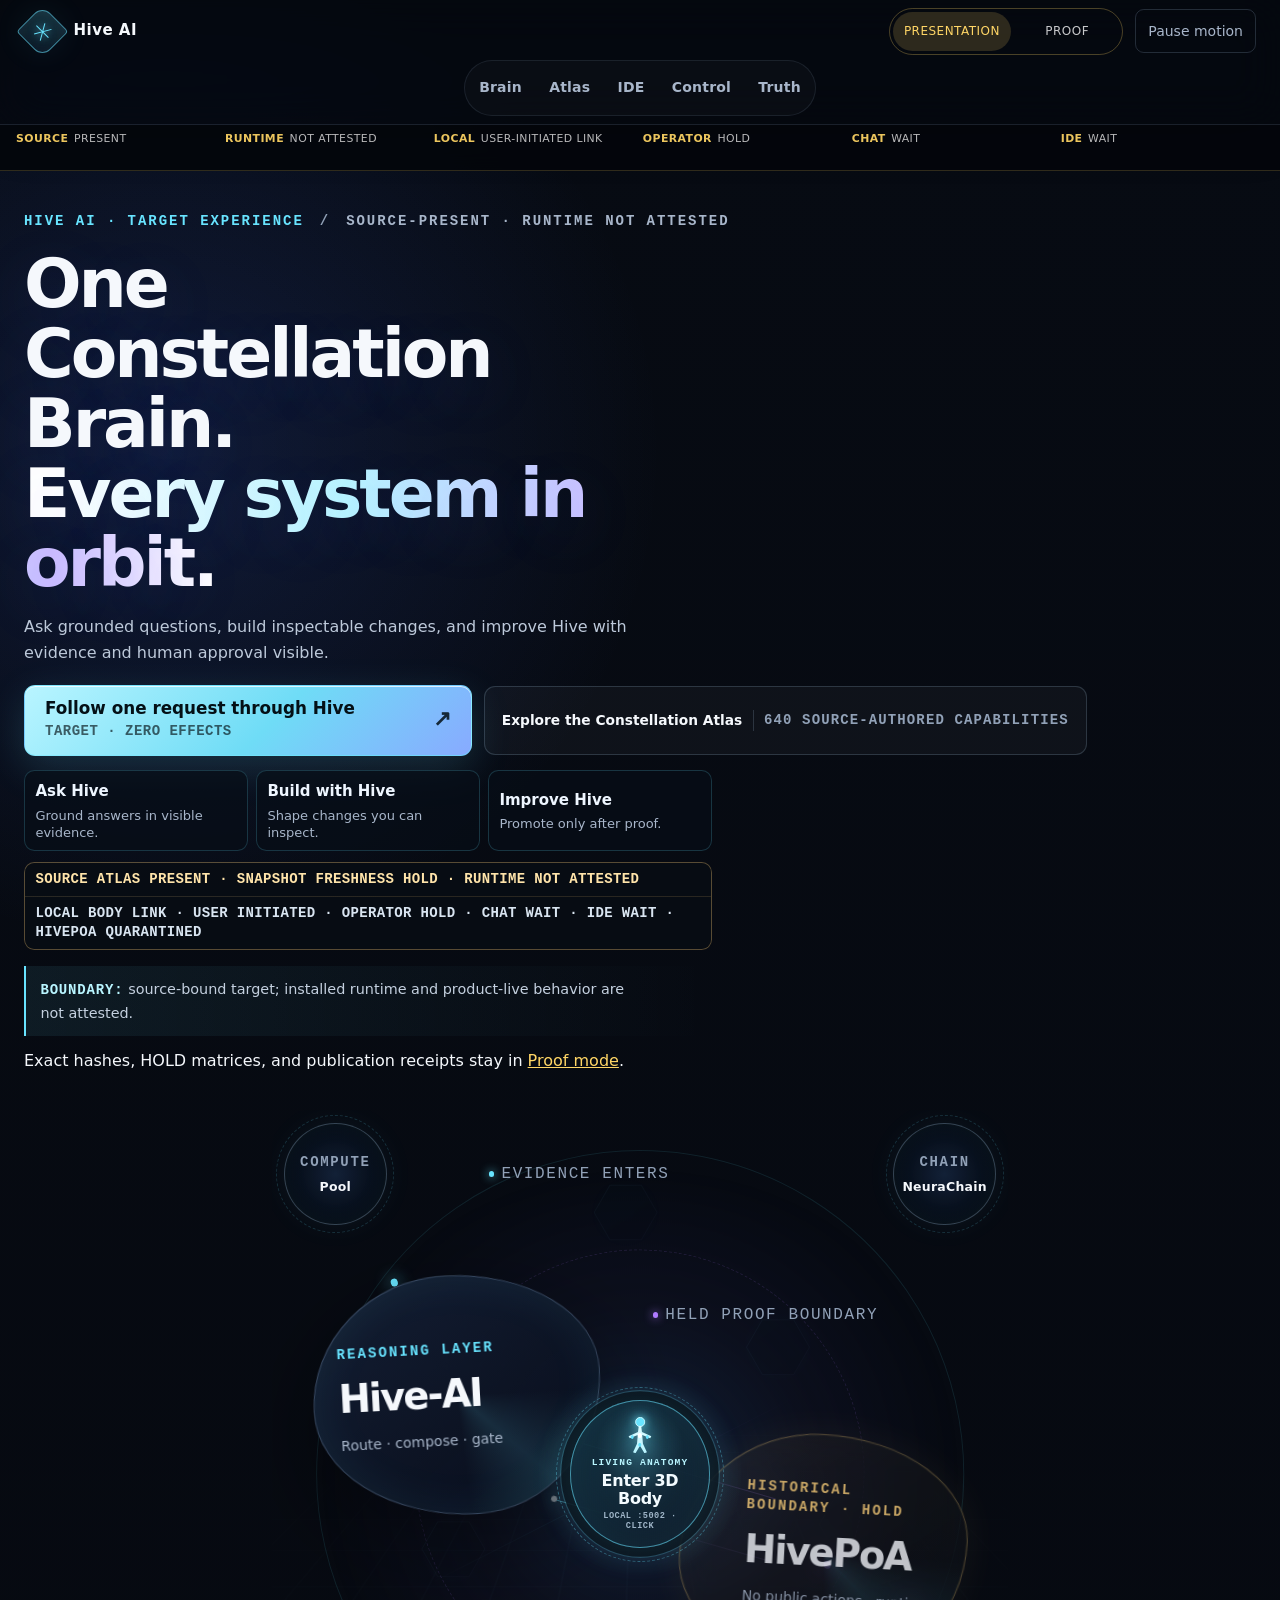
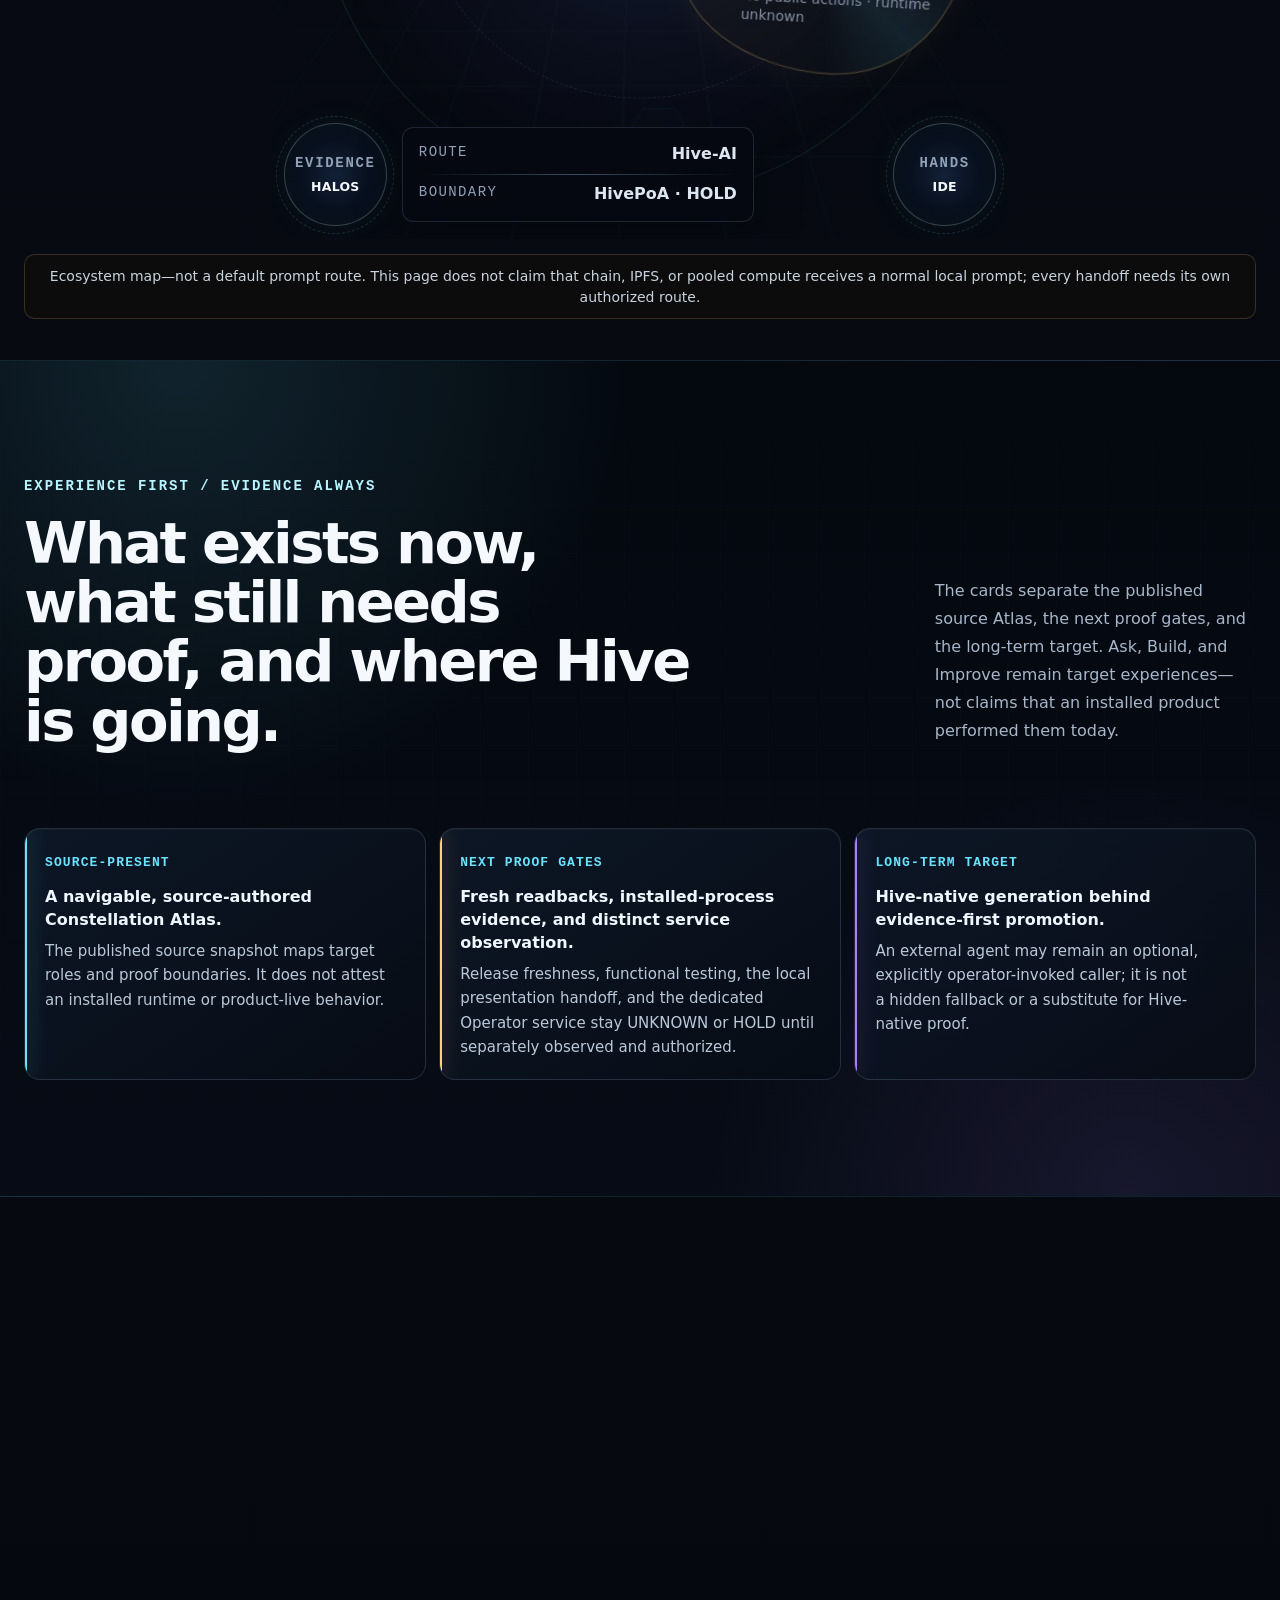
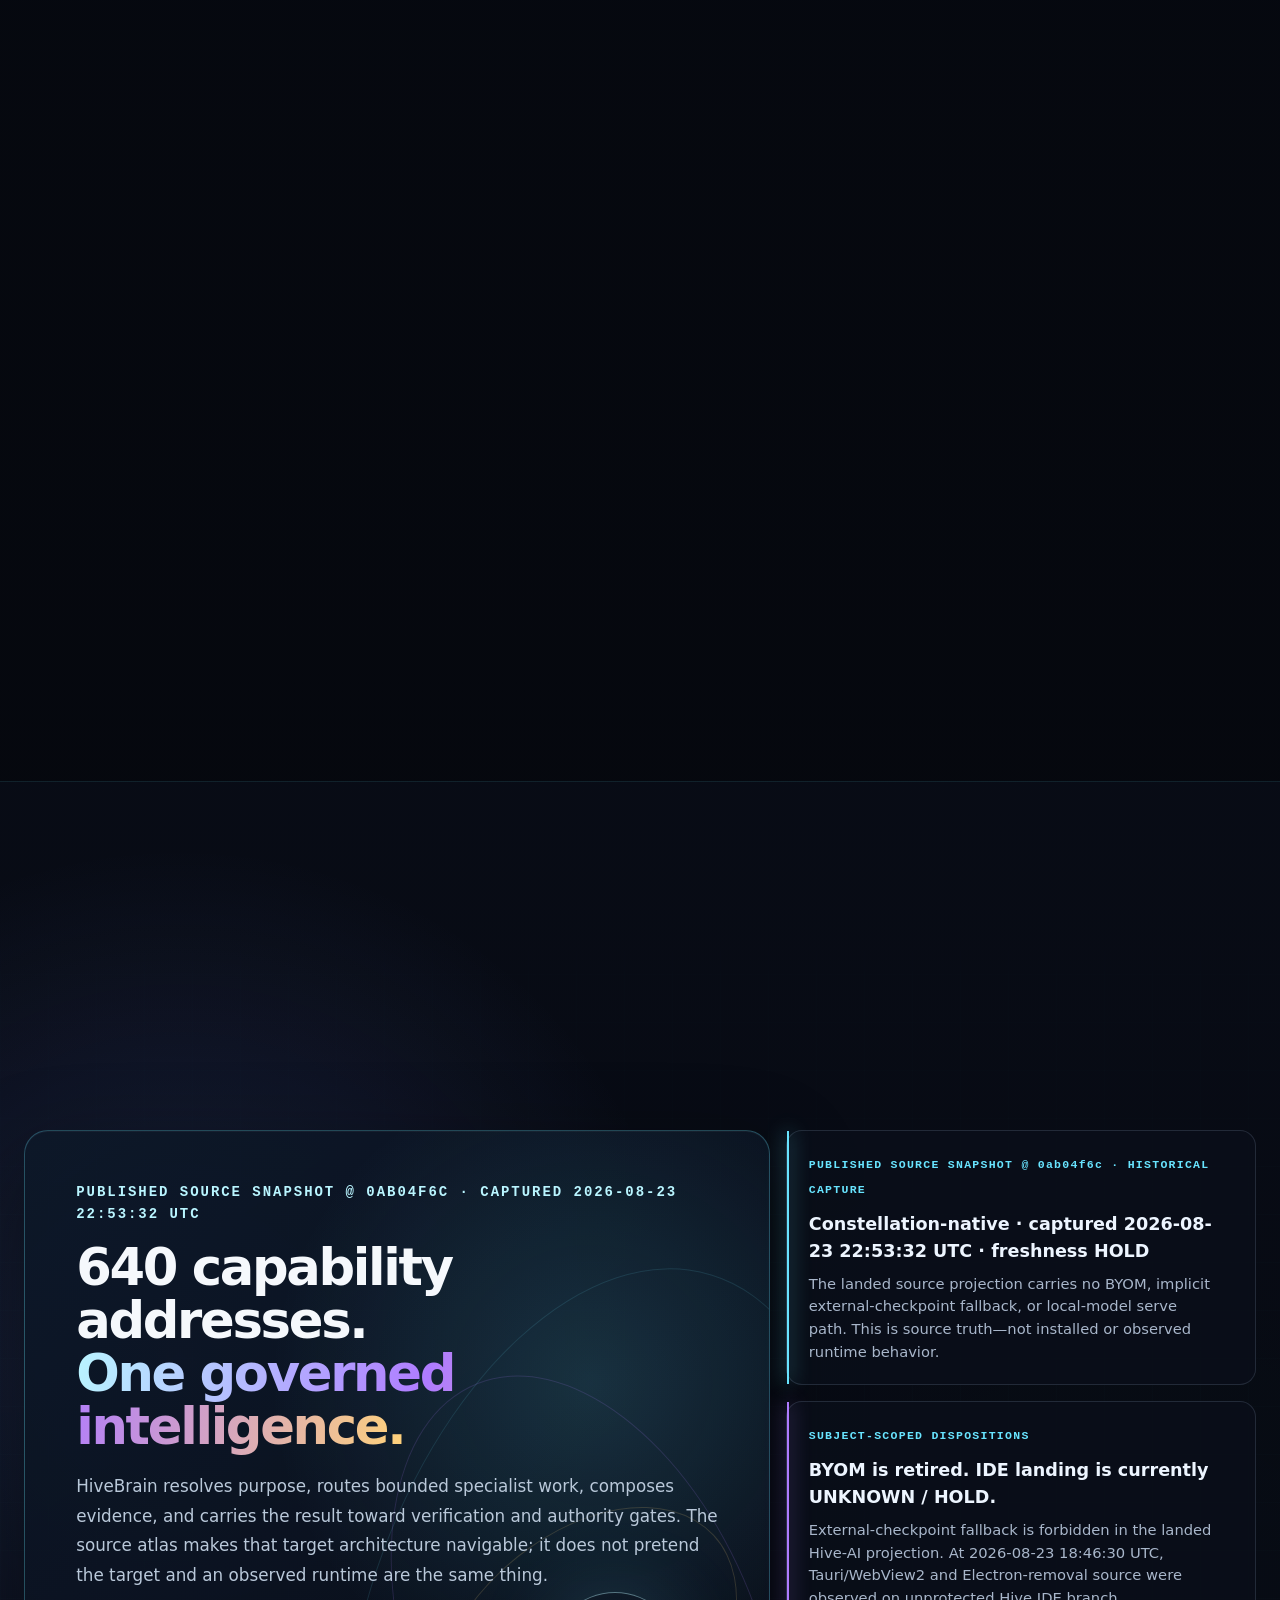
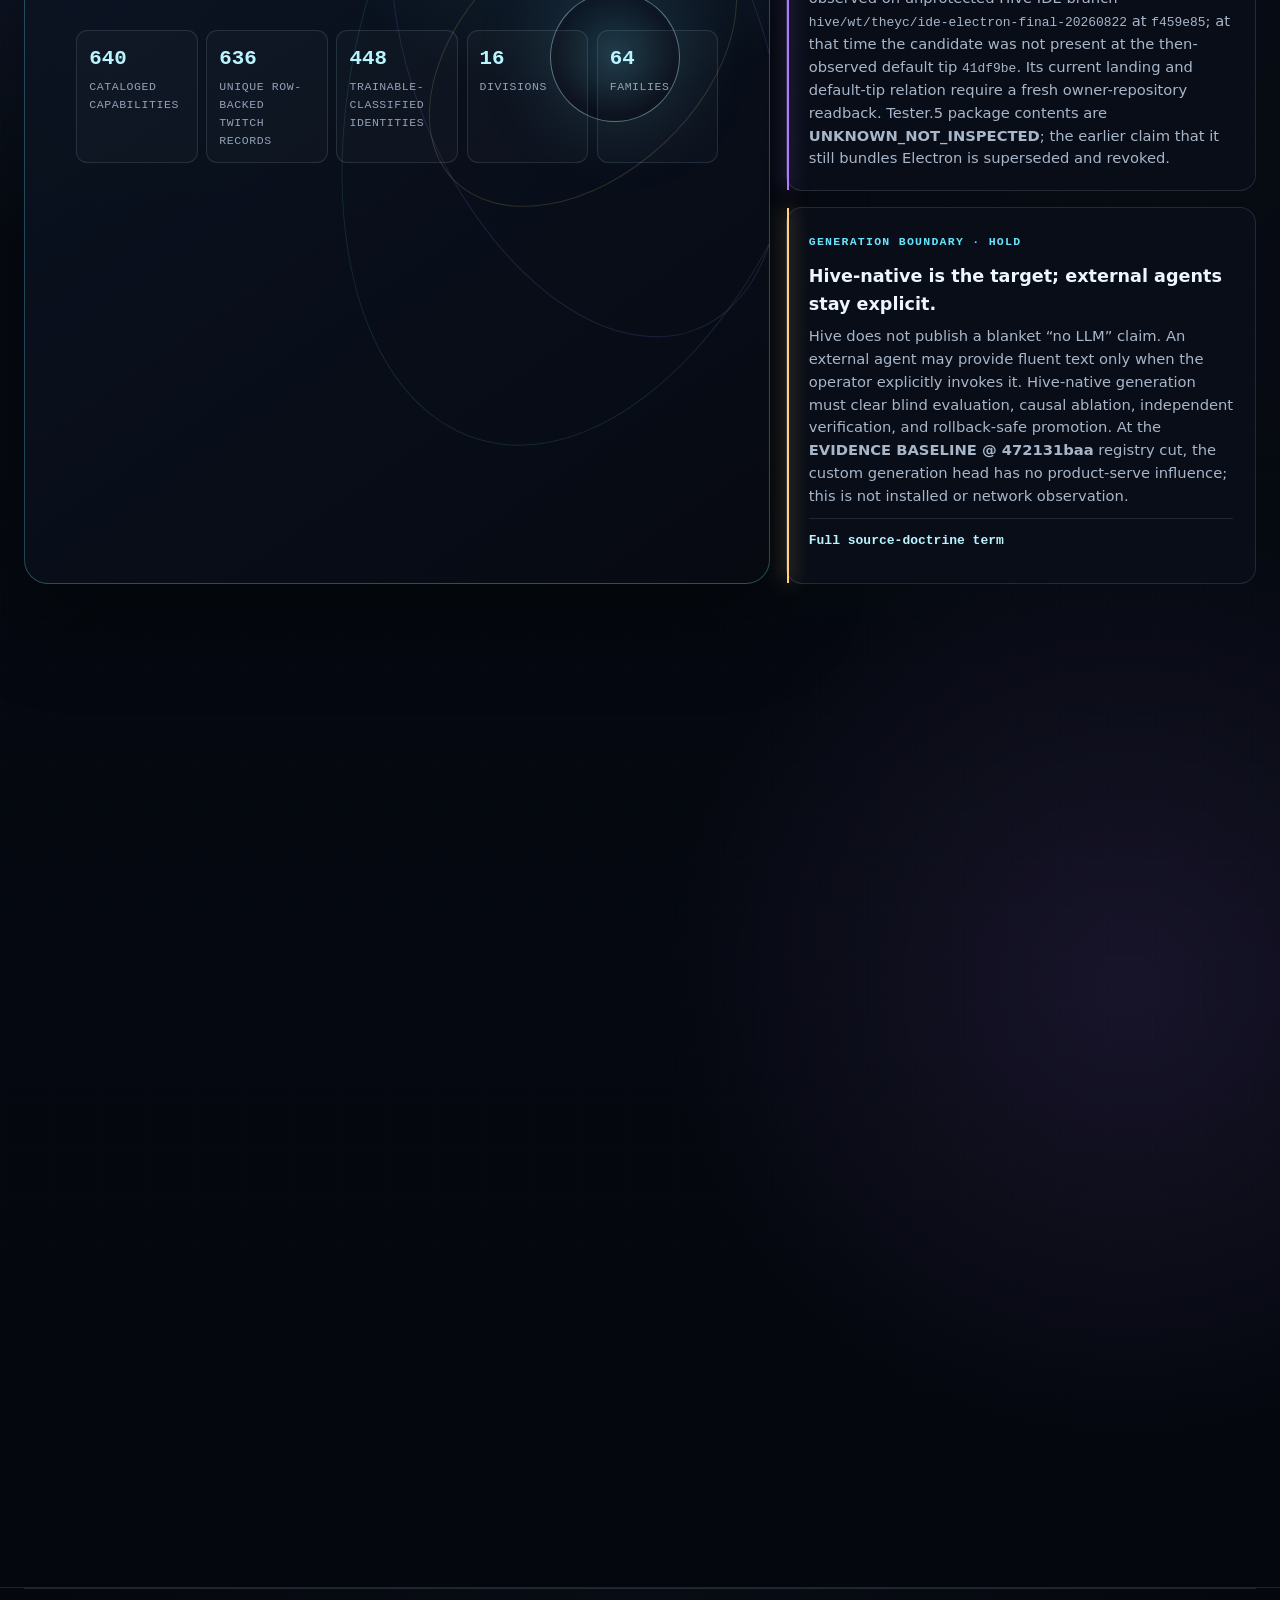
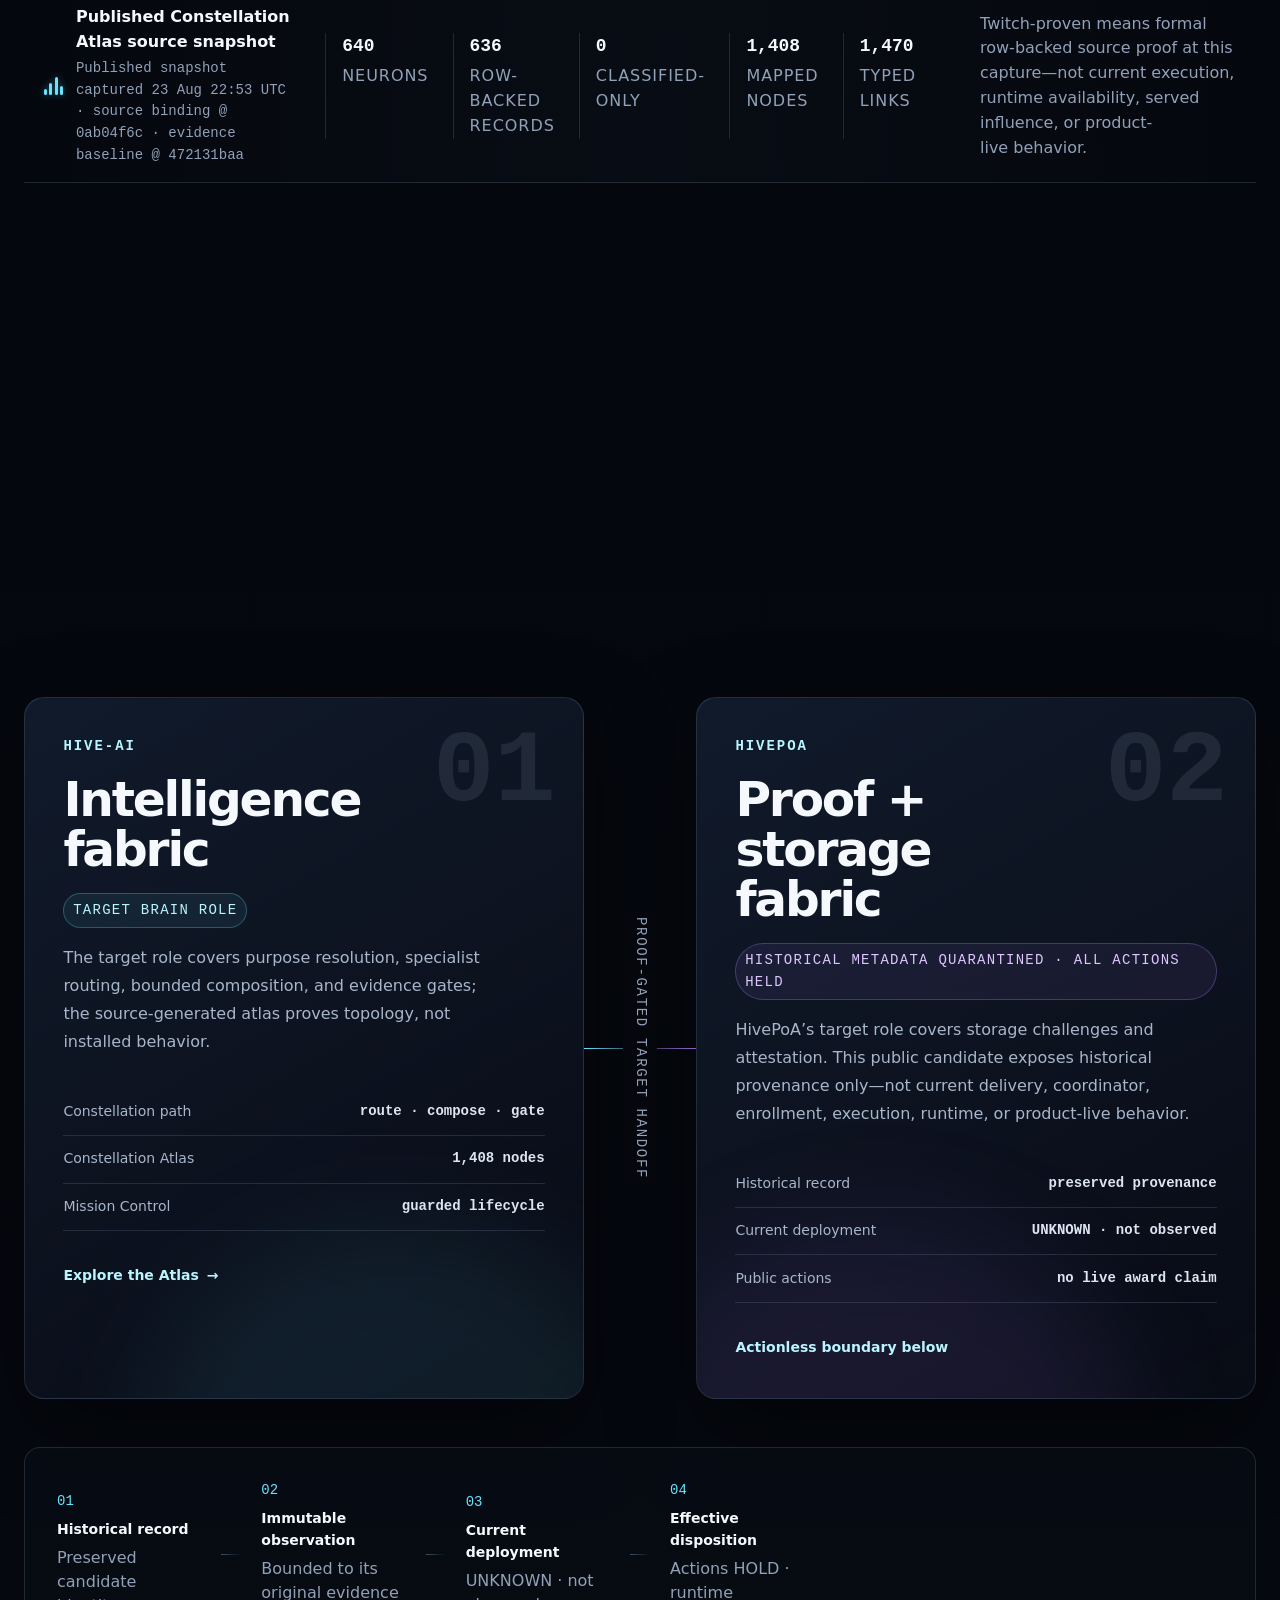
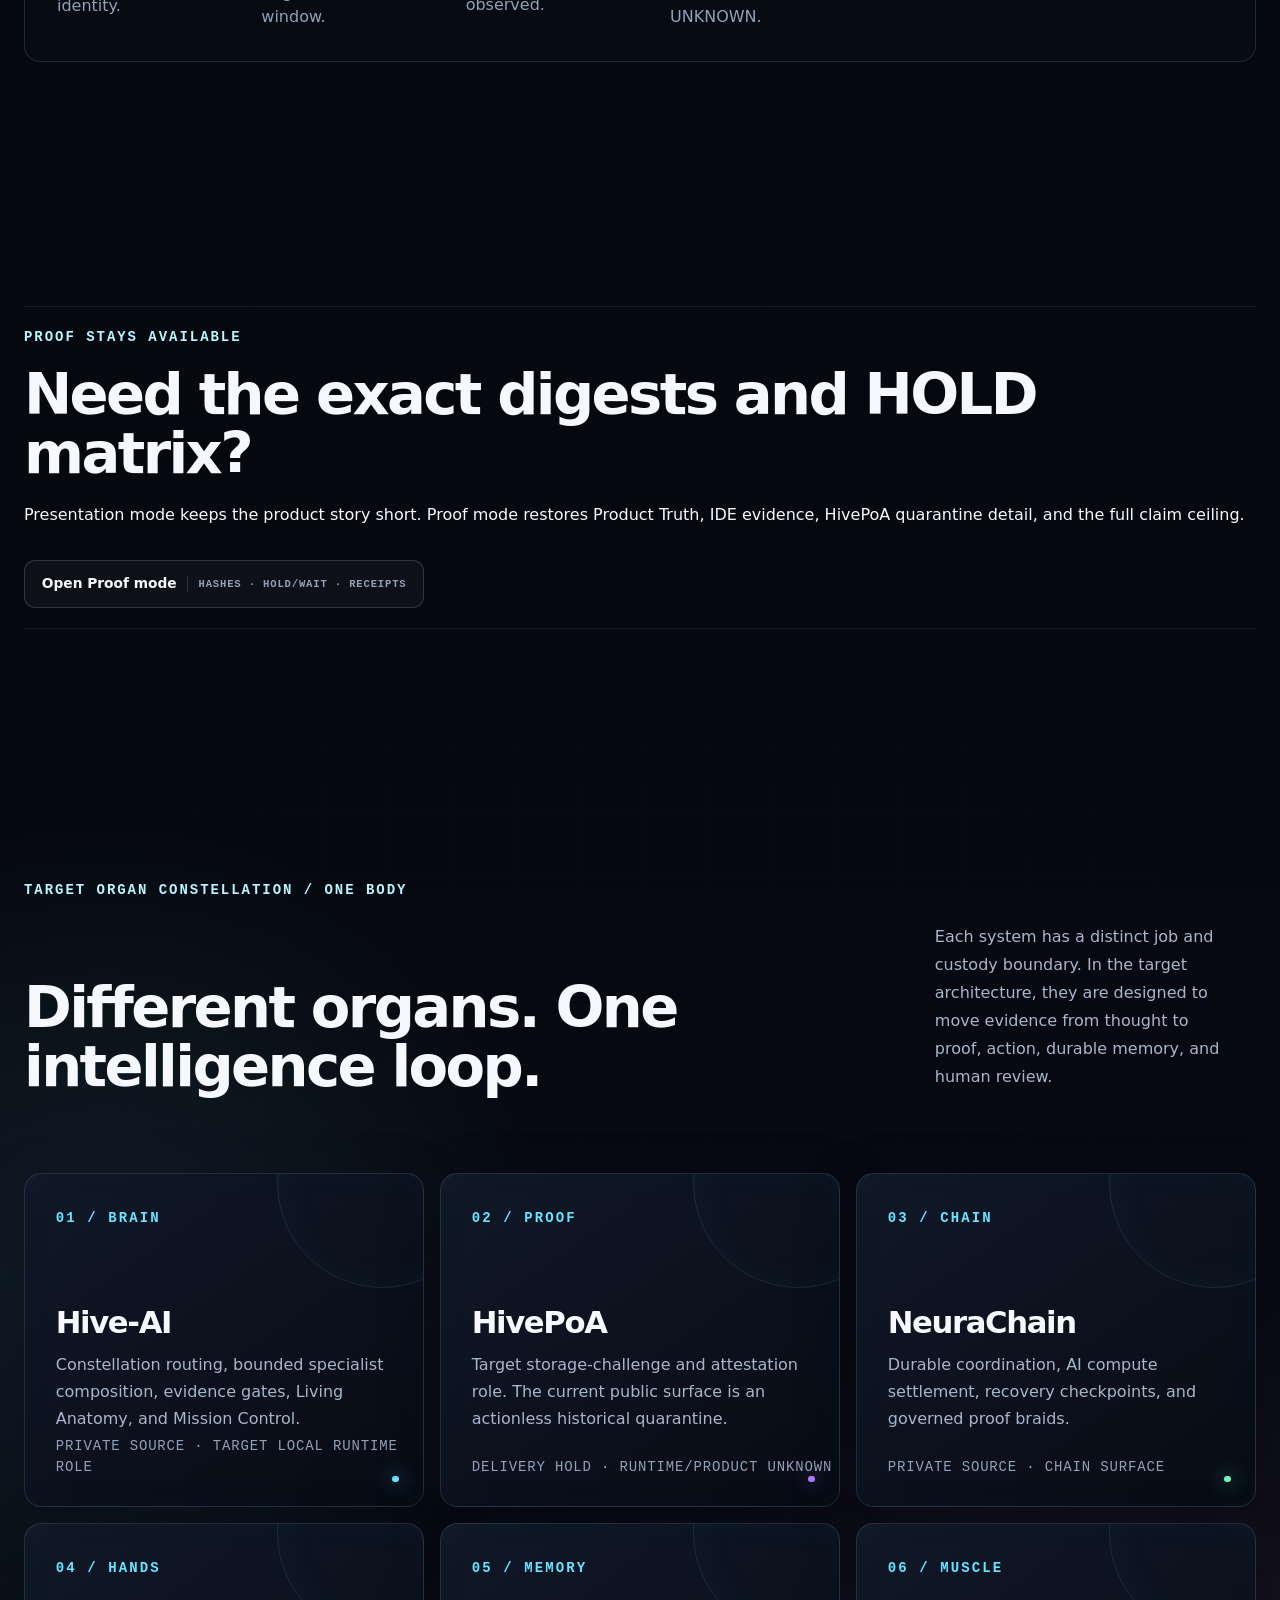
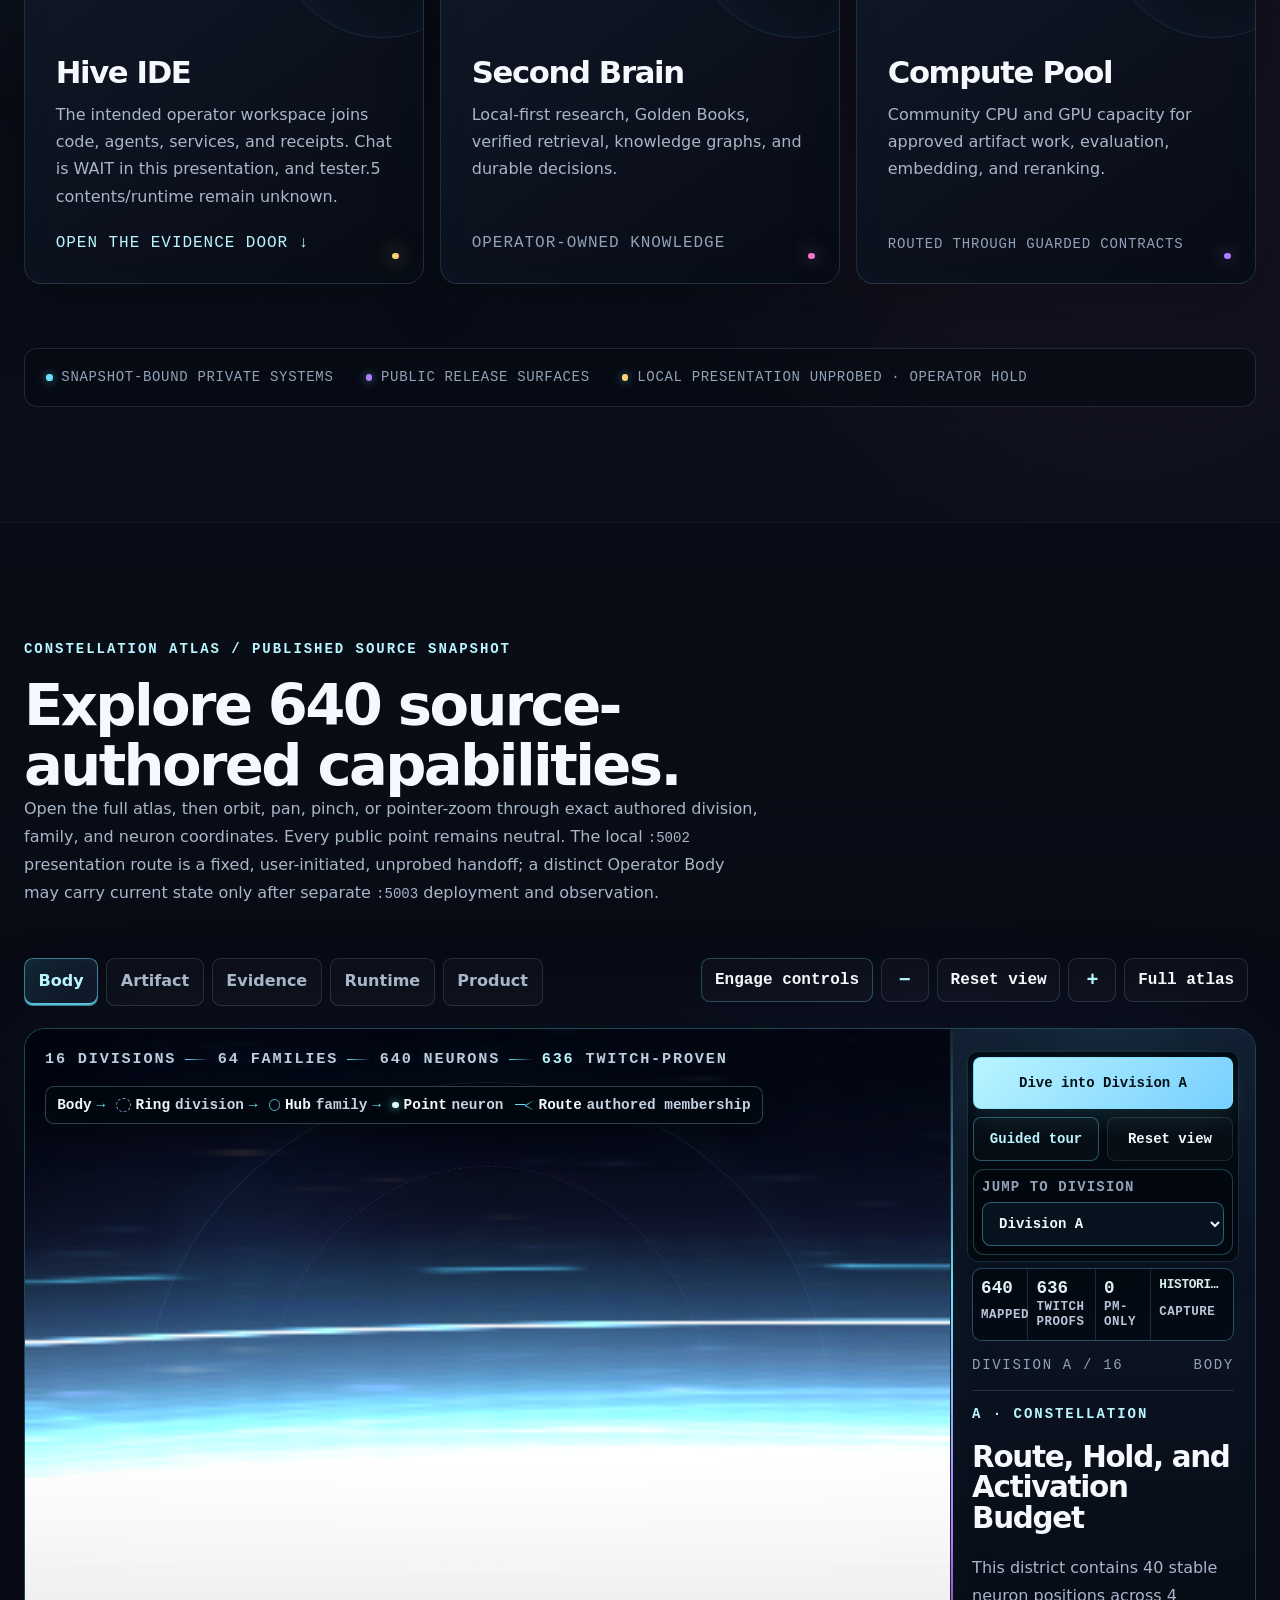
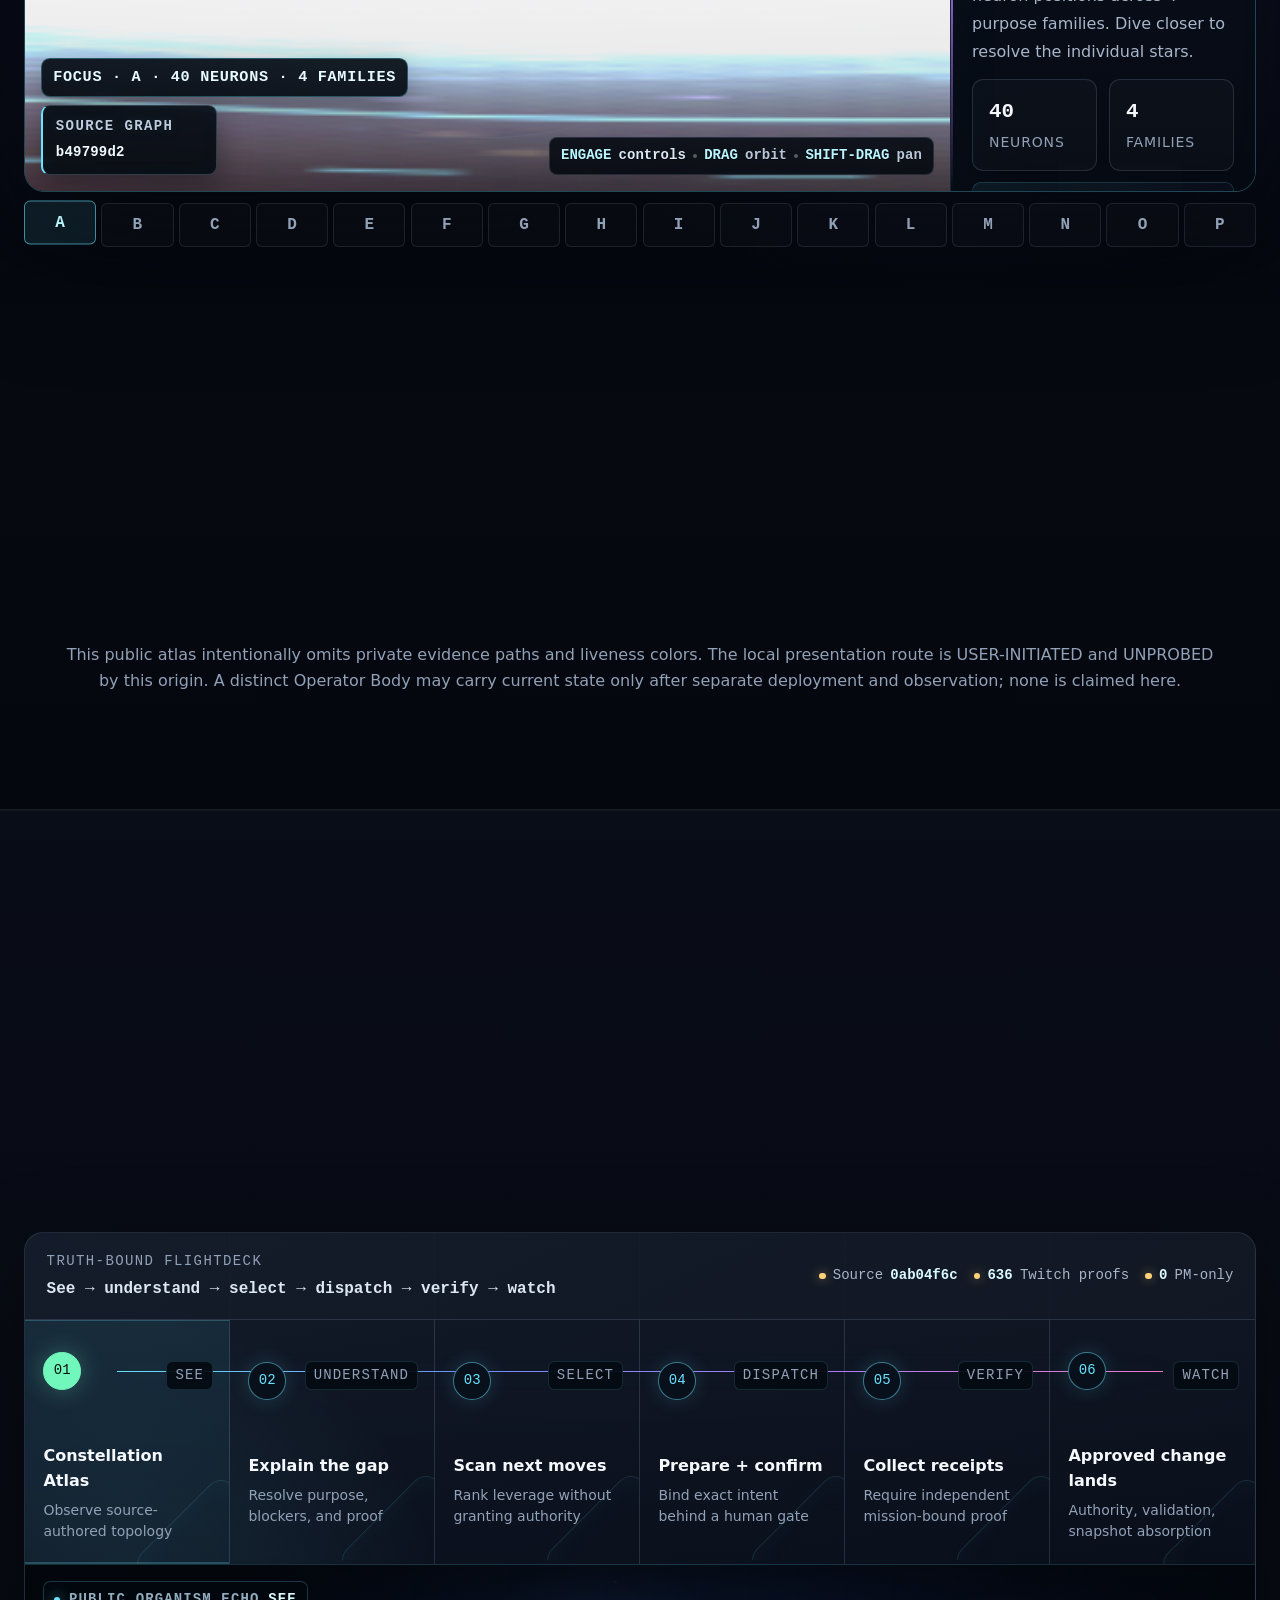
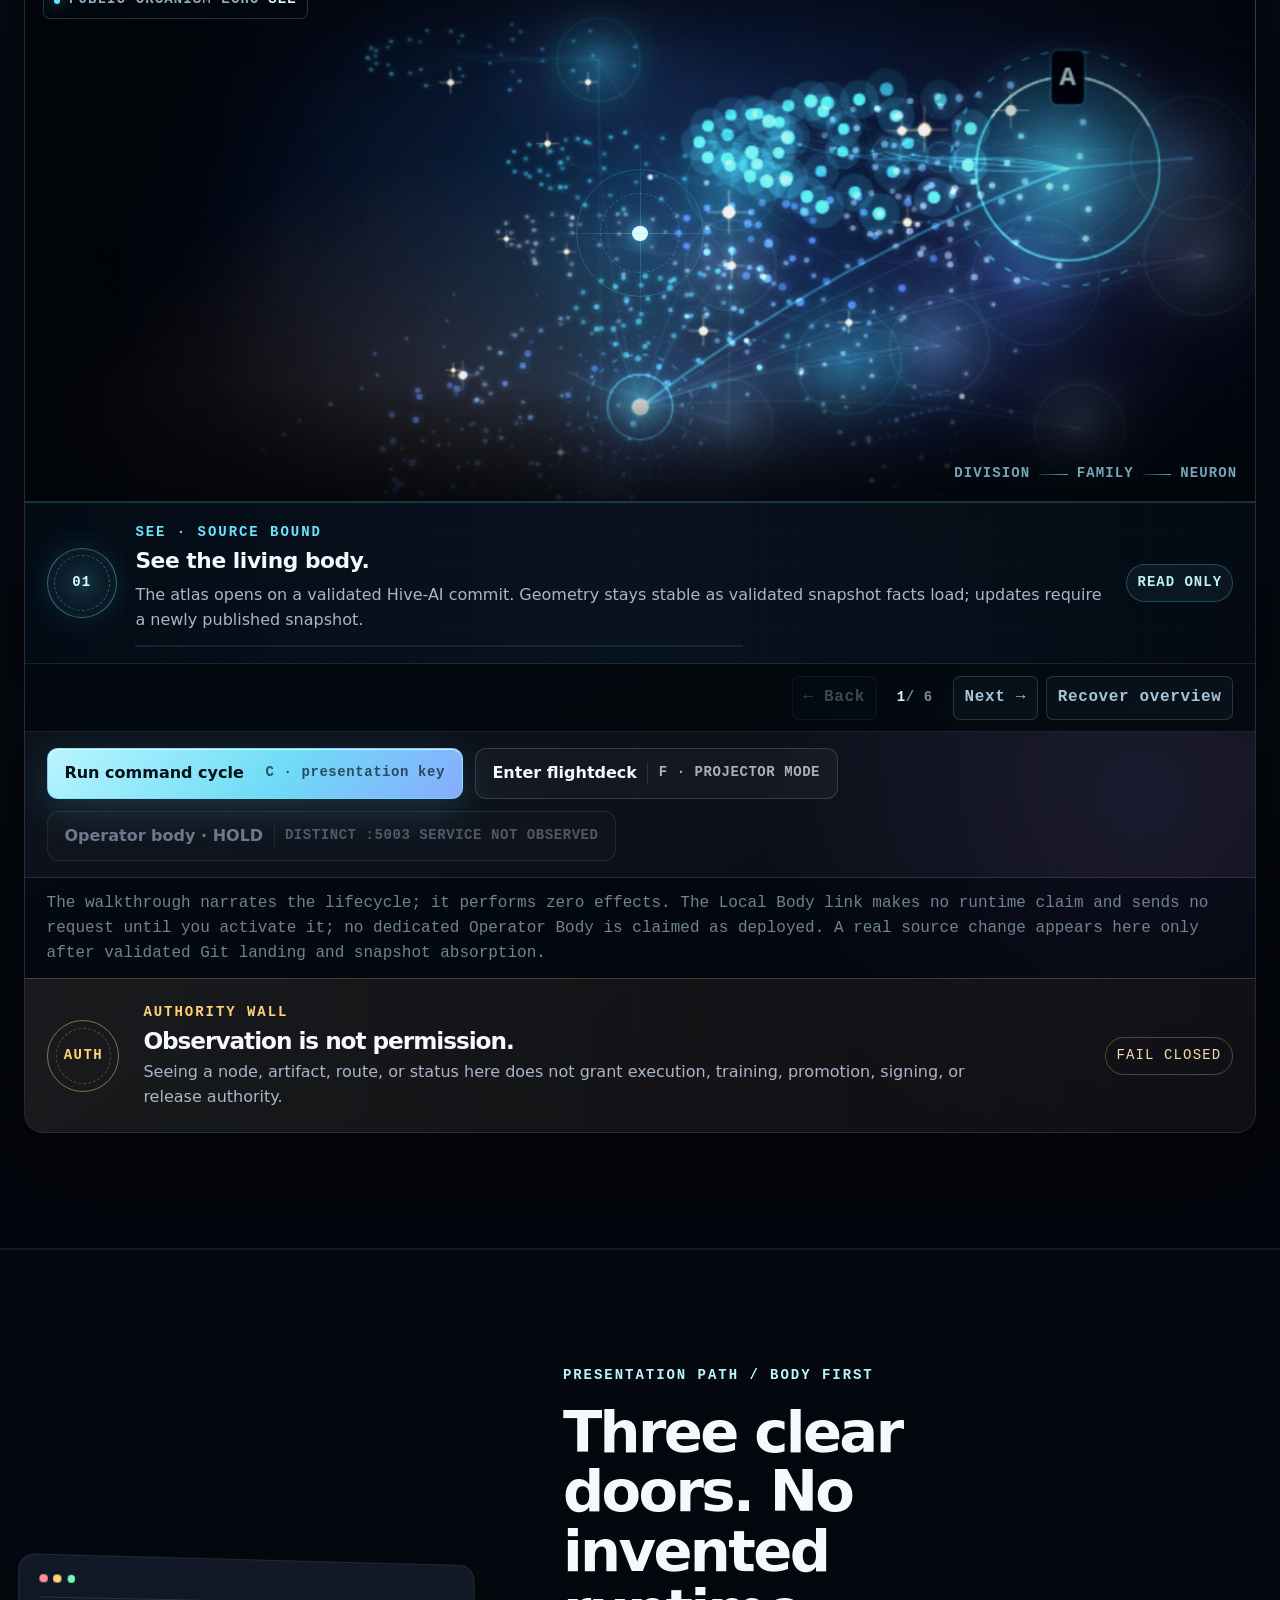
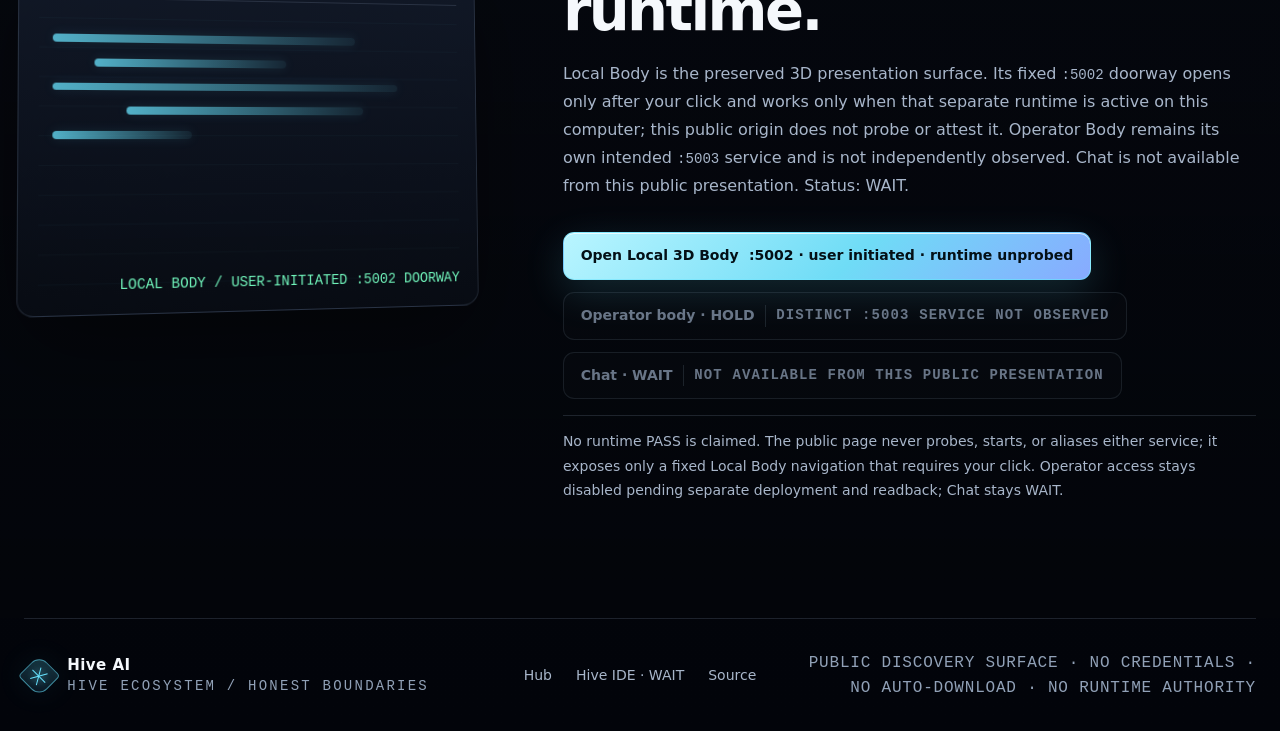
==== index.html @ 40bd5e71 "Restore first-frame Living Anatomy gateway" ====
<!doctype html>
<html lang="en">
  <head>
    <meta charset="utf-8">
    <meta name="viewport" content="width=device-width, initial-scale=1">
    <meta http-equiv="Content-Security-Policy" content="default-src 'self'; base-uri 'none'; connect-src 'self'; font-src 'self'; form-action 'none'; frame-src 'none'; img-src 'self' data:; manifest-src 'self'; media-src 'none'; object-src 'none'; script-src 'self' 'sha256-l94tK8KZPMJt+24bRg6GwPWYVibNwz/ut7jTWq7f1Lw='; style-src 'self' 'unsafe-inline'; worker-src 'none'">
    <meta name="color-scheme" content="dark">
    <meta name="theme-color" content="#05070d">
    <meta name="description" content="Explore Hive AI's source-authored Constellation Atlas, proof gates, and clearly separated source, release, runtime, and product claims.">
    <meta property="og:type" content="website">
    <meta property="og:site_name" content="Hive Ecosystem">
    <meta property="og:title" content="Hive AI — One Constellation Brain, Visible Proof">
    <meta property="og:description" content="Ask, build, and improve through a source-authored Constellation Atlas with visible proof gates and honest HOLD states.">
    <meta property="og:url" content="https://dhenz14.github.io/">
    <meta property="og:image" content="https://dhenz14.github.io/hub-assets/og.png">
    <meta property="og:image:width" content="1200">
    <meta property="og:image:height" content="630">
    <meta property="og:image:alt" content="Hive AI — one constellation brain with visible evidence paths">
    <meta name="twitter:card" content="summary_large_image">
    <meta name="twitter:title" content="Hive AI — One Constellation Brain, Visible Proof">
    <meta name="twitter:description" content="A source-authored Hive AI Constellation Atlas with proof gates and exact claim ceilings.">
    <meta name="twitter:image" content="https://dhenz14.github.io/hub-assets/og.png">
    <link rel="canonical" href="https://dhenz14.github.io/">
    <link rel="icon" href="/favicon.svg" type="image/svg+xml">
    <link rel="icon" href="/favicon.ico" sizes="any">
    <link rel="manifest" href="/site.webmanifest">
    <link rel="stylesheet" href="/hub-assets/hub.css?v=galaxy-stark-v22">
    <title>Hive AI — One Constellation Brain, Visible Proof</title>
    <script type="application/ld+json">
      {
        "@context": "https://schema.org",
        "@type": "WebSite",
        "name": "Hive AI",
        "url": "https://dhenz14.github.io/",
        "description": "A source-authored Hive AI Constellation Atlas with explicit source, release, runtime, behavior, and authority boundaries."
      }
    </script>
  </head>
  <body data-surface-mode="presentation">
    <canvas class="field-canvas" data-field-canvas aria-hidden="true"></canvas>
    <div class="ambient ambient-a" aria-hidden="true"></div>
    <div class="ambient ambient-b" aria-hidden="true"></div>
    <a class="skip-link" href="#main">Skip to main content</a>

    <header class="topbar" data-topbar>
      <a class="brand-lockup" href="/" aria-label="Hive AI home">
        <span class="brand-mark" aria-hidden="true"><i></i><i></i><i></i></span>
        <span class="brand-copy">
          <strong>Hive AI</strong>
          <small>Hive Ecosystem / source atlas</small>
        </span>
      </a>
      <nav class="primary-nav" aria-label="Main navigation">
        <a href="#architecture">Brain</a>
        <a href="#galaxy">Atlas</a>
        <a href="#ide-download" aria-label="Hive IDE integration status">IDE</a>
        <a href="#mission" aria-label="Mission Control">Control</a>
        <a href="#product-truth" aria-label="Product Truth Manifest">Truth</a>
      </nav>
      <div class="topbar-tools">
        <div class="surface-mode" role="group" aria-label="Surface mode">
          <button type="button" data-surface-mode-button="presentation" aria-pressed="true">Presentation</button>
          <button type="button" data-surface-mode-button="proof" aria-pressed="false">Proof</button>
        </div>
        <a class="source-badge" href="#product-truth" title="JavaScript verifies the exact published source snapshot before showing freshness. Open the Product Truth Manifest.">
          <span class="pulse-dot" aria-hidden="true"></span>
          Snapshot pending
        </a>
        <button class="motion-toggle" type="button" data-motion-toggle aria-pressed="false" aria-disabled="true" disabled>
          Motion control pending
        </button>
      </div>
    </header>

    <div class="system-state-strip" aria-label="Public system state">
      <span><b>SOURCE</b> PRESENT</span>
      <span><b>RUNTIME</b> NOT ATTESTED</span>
      <span><b>LOCAL</b> USER-INITIATED LINK</span>
      <span><b>OPERATOR</b> HOLD</span>
      <span><b>CHAT</b> WAIT</span>
      <span><b>IDE</b> WAIT</span>
    </div>

    <main id="main">
      <section class="hero section-shell" id="overview" aria-labelledby="hero-title">
        <div class="hero-copy" data-reveal>
          <p class="eyebrow"><span>Hive AI · TARGET EXPERIENCE</span><span>Source-present · runtime not attested</span></p>
          <h1 id="hero-title">One Constellation Brain.<br><span>Every system in orbit.</span></h1>
          <p class="hero-lede">
            Ask grounded questions, build inspectable changes, and improve Hive with evidence and human approval visible.
          </p>
          <div class="hero-actions hero-primary-action" aria-label="Primary action">
            <a class="button button-primary hero-enter" href="#pipeline" aria-label="Follow one target request through Hive; zero effects">
              <span class="hero-enter-copy"><strong>Follow one request through Hive</strong><small>TARGET · ZERO EFFECTS</small></span>
              <span class="hero-enter-arrow" aria-hidden="true">↗</span>
            </a>
            <a class="button button-quiet" data-hero-atlas-cta href="#galaxy"><span>Explore the Constellation Atlas</span><small>640 source-authored capabilities</small></a>
          </div>
          <div class="hero-outcomes" aria-label="Hive target experiences">
            <span><b>Ask Hive</b><small>Ground answers in visible evidence.</small></span>
            <span><b>Build with Hive</b><small>Shape changes you can inspect.</small></span>
            <span><b>Improve Hive</b><small>Promote only after proof.</small></span>
          </div>
          <div class="hero-status-rail" aria-label="Current public evidence boundaries">
            <span>SOURCE ATLAS PRESENT · SNAPSHOT FRESHNESS HOLD · RUNTIME NOT ATTESTED</span>
            <span>LOCAL BODY LINK · USER INITIATED · OPERATOR HOLD · CHAT WAIT · IDE WAIT · HIVEPOA QUARANTINED</span>
          </div>
          <p class="hero-doctrine"><strong>BOUNDARY:</strong> source-bound target; installed runtime and product-live behavior are not attested.</p>
          <p class="hero-mode-hint" data-presentation-only>
            Exact hashes, HOLD matrices, and publication receipts stay in
            <button type="button" class="text-button" data-surface-mode-button="proof">Proof mode</button>.
          </p>
        </div>

        <div class="hero-system" data-motion-scene data-hero-organism-preview aria-label="Target organism map: Hive-AI reasoning with a held historical HivePoA proof boundary">
          <div class="stage-grid" aria-hidden="true"></div>
          <div class="stage-lattice" aria-hidden="true"><i></i><i></i><i></i><i></i><i></i><i></i><i></i></div>
          <div class="orbit orbit-one" aria-hidden="true"></div>
          <div class="orbit orbit-two" aria-hidden="true"></div>
          <div class="system-core core-ai">
            <span class="core-kicker">Reasoning layer</span>
            <strong>Hive-AI</strong>
            <span>Route · compose · gate</span>
          </div>
          <div class="system-core core-poa core-held">
            <span class="core-kicker">Historical boundary · HOLD</span>
            <strong>HivePoA</strong>
            <span>No public actions · runtime unknown</span>
          </div>
          <div class="satellite-core satellite-neura"><span>Chain</span><strong>NeuraChain</strong></div>
          <div class="satellite-core satellite-ide"><span>Hands</span><strong>IDE</strong></div>
          <div class="satellite-core satellite-memory"><span>Evidence</span><strong>HALOS</strong></div>
          <div class="satellite-core satellite-pool"><span>Compute</span><strong>Pool</strong></div>
          <div class="bridge bridge-a" aria-hidden="true"><span></span></div>
          <div class="bridge bridge-b" aria-hidden="true"><span></span></div>
          <a class="hero-body-gate local-body-link" data-local-context-link data-local-presentation="1" href="http://127.0.0.1:5002/constellation/body?presentation=1" target="hive-local-body" rel="noopener noreferrer" aria-label="Enter the Local 3D Body on this computer" title="Open the preserved Living Anatomy on this computer">
            <span class="hero-body-glyph" aria-hidden="true"><i></i></span>
            <span class="hero-body-gate-kicker">Living Anatomy</span>
            <strong>Enter 3D Body</strong>
            <small>LOCAL :5002 · CLICK</small>
          </a>
          <div class="stage-label stage-label-a"><span></span>Evidence enters</div>
          <div class="stage-label stage-label-b"><span></span>Held proof boundary</div>
          <div class="stage-readout">
            <span>Route</span>
            <strong>Hive-AI</strong>
            <i aria-hidden="true"></i>
            <span>Boundary</span>
            <strong>HivePoA · HOLD</strong>
          </div>
        </div>

        <p class="hero-system-boundary">Ecosystem map—not a default prompt route. This page does not claim that chain, IPFS, or pooled compute receives a normal local prompt; every handoff needs its own authorized route.</p>

      </section>

      <section class="semantic-roadmap section-pad" id="roadmap" aria-labelledby="roadmap-title">
        <div class="section-shell">
          <header class="section-heading roadmap-heading" data-reveal>
            <div>
              <p class="eyebrow">Experience first / evidence always</p>
              <h2 id="roadmap-title">What exists now, what still needs proof, and where Hive is going.</h2>
            </div>
            <p>The cards separate the published source Atlas, the next proof gates, and the long-term target. Ask, Build, and Improve remain target experiences—not claims that an installed product performed them today.</p>
          </header>

          <div class="roadmap-rail" aria-label="Hive source and proof roadmap">
            <article data-state="source" data-reveal><span>SOURCE-PRESENT</span><strong>A navigable, source-authored Constellation Atlas.</strong><p>The published source snapshot maps target roles and proof boundaries. It does not attest an installed runtime or product-live behavior.</p></article>
            <article data-state="gates" data-reveal><span>NEXT PROOF GATES</span><strong>Fresh readbacks, installed-process evidence, and distinct service observation.</strong><p>Release freshness, functional testing, the local presentation handoff, and the dedicated Operator service stay UNKNOWN or HOLD until separately observed and authorized.</p></article>
            <article data-state="target" data-reveal><span>LONG-TERM TARGET</span><strong>Hive-native generation behind evidence-first promotion.</strong><p>An external agent may remain an optional, explicitly operator-invoked caller; it is not a hidden fallback or a substitute for Hive-native proof.</p></article>
          </div>
        </div>
      </section>

      <section class="pipeline section-shell section-pad" id="pipeline" aria-labelledby="pipeline-title">
        <header class="section-heading compact" data-reveal>
          <p class="eyebrow">Target doctrine / accountable flight path</p>
          <h2 id="pipeline-title">One request. Seven bounded decisions.</h2>
          <p>This is the target architecture contract—not a claim that an installed runtime executed it now. Any absent evidence, route, or authority becomes a HOLD.</p>
        </header>
        <ol class="pipeline-rail" data-reveal>
          <li><span>01</span><strong>Intent</strong><small>Resolve purpose</small></li>
          <li><span>02</span><strong>Route</strong><small>Select bounded specialists</small></li>
          <li><span>03</span><strong>Halo</strong><small>Check admission contract</small></li>
          <li><span>04</span><strong>Trust</strong><small>Validate provenance</small></li>
          <li><span>05</span><strong>Compose</strong><small>Join supported work</small></li>
          <li><span>06</span><strong>Gate</strong><small>Bind proof + authority</small></li>
          <li><span>07</span><strong>Witness</strong><small>Record outcome or HOLD</small></li>
        </ol>
        <div class="pipeline-note" data-motion-scene data-reveal>
          <span class="pipeline-wave" aria-hidden="true"><i></i><i></i><i></i><i></i><i></i></span>
          <p><strong>The hub shows the target flight plan.</strong> A halo with zero admitted evidence cannot pretend it retrieved anything. The local body exposes what actually routed, what held, and which proof or authority was absent when its separate runtime is running.</p>
          <div class="pipeline-actions">
            <a class="button button-quiet local-body-link" data-local-context-link data-local-presentation="1" href="http://127.0.0.1:5002/constellation/body?presentation=1" target="hive-local-body" rel="noopener noreferrer"><span>Open Local Body</span><small>:5002 · user initiated · unprobed here</small></a>
            <span class="is-disabled" aria-disabled="true">Operator body HOLD · distinct :5003 service not observed</span>
          </div>
        </div>
      </section>

      <section class="architecture section-pad" id="architecture" aria-labelledby="architecture-title" data-current-legacy-boundary>
        <div class="section-shell">
          <header class="section-heading architecture-heading" data-reveal>
            <div>
              <p class="eyebrow">Published source architecture / translated</p>
              <h2 id="architecture-title">The atlas is a map of machinery.</h2>
            </div>
            <p>Hive keeps its own vocabulary because the architecture is different. Every metaphor below names a bounded mechanism, status, or interface—not decorative lore.</p>
          </header>

          <div class="constellation-brief" data-reveal>
            <article class="constellation-core" data-motion-scene>
              <div class="constellation-core-orbits" aria-hidden="true"><i></i><i></i><i></i></div>
              <p class="eyebrow">PUBLISHED SOURCE SNAPSHOT @ 0ab04f6c · captured 2026-08-23 22:53:32 UTC</p>
              <h3>640 capability addresses.<br><span>One governed intelligence.</span></h3>
              <p>HiveBrain resolves purpose, routes bounded specialist work, composes evidence, and carries the result toward verification and authority gates. The source atlas makes that target architecture navigable; it does not pretend the target and an observed runtime are the same thing.</p>
              <dl>
                <div><dt>640</dt><dd>cataloged capabilities</dd></div>
                <div><dt data-fact="twitches">636</dt><dd>unique row-backed Twitch records</dd></div>
                <div><dt>448</dt><dd>trainable-classified identities</dd></div>
                <div><dt>16</dt><dd>divisions</dd></div>
                <div><dt>64</dt><dd>families</dd></div>
              </dl>
            </article>

            <div class="doctrine-grid" aria-label="Published snapshot and legacy architecture boundary">
              <article class="doctrine-card doctrine-current">
                <span>PUBLISHED SOURCE SNAPSHOT @ 0ab04f6c · HISTORICAL CAPTURE</span>
                <strong>Constellation-native · captured 2026-08-23 22:53:32 UTC · freshness HOLD</strong>
                <p>The landed source projection carries no BYOM, implicit external-checkpoint fallback, or local-model serve path. This is source truth—not installed or observed runtime behavior.</p>
              </article>
              <article class="doctrine-card doctrine-retired">
                <span>SUBJECT-SCOPED DISPOSITIONS</span>
                <strong>BYOM is retired. IDE landing is currently UNKNOWN / HOLD.</strong>
                <p>External-checkpoint fallback is forbidden in the landed Hive-AI projection. At <time datetime="2026-08-23T18:46:30Z">2026-08-23 18:46:30 UTC</time>, Tauri/WebView2 and Electron-removal source were observed on unprotected Hive IDE branch <code>hive/wt/theyc/ide-electron-final-20260822</code> at <code>f459e85</code>; at that time the candidate was not present at the then-observed default tip <code>41df9be</code>. Its current landing and default-tip relation require a fresh owner-repository readback. Tester.5 package contents are <b>UNKNOWN_NOT_INSPECTED</b>; the earlier claim that it still bundles Electron is superseded and revoked.</p>
              </article>
              <article class="doctrine-card doctrine-hold">
                <span>GENERATION BOUNDARY · HOLD</span>
                <strong>Hive-native is the target; external agents stay explicit.</strong>
                <p>Hive does not publish a blanket “no LLM” claim. An external agent may provide fluent text only when the operator explicitly invokes it. Hive-native generation must clear blind evaluation, causal ablation, independent verification, and rollback-safe promotion. At the <b>EVIDENCE BASELINE @ 472131baa</b> registry cut, the custom generation head has no product-serve influence; this is not installed or network observation.</p>
                <details><summary>Full source-doctrine term</summary><p>The pinned source doctrine calls this boundary “centralized AI-as-user traffic until H10.” H10 is a source-level label, not evidence of a running product.</p></details>
              </article>
            </div>
          </div>

          <div class="mechanism-grid" data-metaphor-definitions aria-label="Hive metaphor to mechanism definitions">
            <article data-reveal><span>01 / CAPABILITY</span><h3>Neuron</h3><p>A stable narrow-purpose capability address. Its substrate can be fitted, neural, or deterministic, with explicit implementation, evidence, and lifecycle identity.</p><small>Not one scalar model weight. At this source cut: 448 trainable-classified · 192 deterministic-classified.</small></article>
            <article data-reveal><span>02 / EVIDENCE</span><h3>Halo</h3><p>The declared bounded retrieval-and-evidence contract attached to a neuron.</p><small>EVIDENCE BASELINE @ 472131baa: zero populated Halo sections and zero indexes. This says nothing about a current installed service.</small></article>
            <article data-reveal><span>03 / TAXONOMY</span><h3>Division + family</h3><p>The stable hierarchy that groups related capabilities and keeps routing legible.</p><small>The atlas division ring is visual geometry—not a halo.</small></article>
            <article data-reveal><span>04 / COGNITION</span><h3>HiveBrain</h3><p>The target cognition layer for purpose, routing, bounded composition, and evidence-aware gates.</p><small>Target architecture is not installed behavior proof.</small></article>
            <article data-reveal><span>05 / PROOF</span><h3>Twitch</h3><p>A formal row-backed Twitch proof in the source registry.</p><small>Not current execution, runtime, served influence, or product-live behavior.</small></article>
            <article data-reveal><span>06 / INTERFACE</span><h3>Living Anatomy</h3><p>A future reserved local visual and operator overlay for constellation state that requires separate attestation.</p><small>The public Atlas is source-authored; Living Anatomy requires its own local runtime evidence and never becomes brain authority.</small></article>
          </div>

          <div class="architecture-live-boundary" data-architecture-live-boundary data-reveal aria-label="Architecture versus live product surfaces">
            <article><span>01 · PUBLIC</span><strong>Source architecture</strong><p>Topology, vocabulary, source commit, graph binding, and bounded public claims.</p><small>Never local runtime telemetry.</small></article>
            <i aria-hidden="true">→</i>
             <article><span>02 · LOCAL · HOLD</span><strong>Presentation body</strong><p>An explicit local route whose availability and generation are not probed by this page.</p><small>No local runtime PASS is claimed.</small></article>
            <i aria-hidden="true">→</i>
             <article><span>03 · OPERATOR · HOLD</span><strong>Dedicated Operator body</strong><p>A distinct Operator service is intended for <code>127.0.0.1:5003</code>, but it has not been independently observed or deployed.</p><small>Disabled here; no alias to the presentation route.</small></article>
          </div>
        </div>
      </section>

      <section class="truth-strip" aria-label="Hive-AI source snapshot">
        <div class="truth-intro">
          <span class="signal-bars" aria-hidden="true"><i></i><i></i><i></i><i></i></span>
          <div>
            <strong>Published Constellation Atlas source snapshot</strong>
            <span data-source-stamp>Loading source-bound snapshot…</span>
          </div>
        </div>
        <dl class="truth-stats">
          <div><dt data-fact="neurons">640</dt><dd>neurons</dd></div>
          <div><dt data-fact="twitches">—</dt><dd title="Unique row-backed Twitch records in this published source capture; not current execution">Row-backed records</dd></div>
          <div><dt data-fact="pmOnly">—</dt><dd title="Source-classified identities without a formal row-backed Twitch record">Classified-only</dd></div>
          <div><dt data-fact="nodes">—</dt><dd>mapped nodes</dd></div>
          <div><dt data-fact="edges">—</dt><dd>typed links</dd></div>
        </dl>
        <p class="truth-boundary">Twitch-proven means formal row-backed source proof at this capture—not current execution, runtime availability, served influence, or product-live behavior.</p>
      </section>

      <section class="systems section-shell section-pad" id="systems" aria-labelledby="systems-title">
        <header class="section-heading" data-reveal>
          <p class="eyebrow">Target body / two distinct planes</p>
          <h2 id="systems-title">The brain and proof plane have different jobs.</h2>
          <p>In the target architecture, Hive-AI is designed to resolve what evidence matters. HivePoA is designed to test whether storage work can be challenged, verified, replay-protected, and recovered. The surrounding organs have separately governed memory, compute, chain, and human-control roles.</p>
        </header>

        <div class="system-panels" data-motion-scene>
          <article class="system-panel panel-ai" data-reveal>
            <div class="panel-index">01</div>
            <div class="panel-heading">
              <p class="eyebrow">Hive-AI</p>
              <h3>Intelligence fabric</h3>
              <span class="panel-state">Target brain role</span>
            </div>
            <p>The target role covers purpose resolution, specialist routing, bounded composition, and evidence gates; the source-generated atlas proves topology, not installed behavior.</p>
            <ul class="capability-list">
              <li><span>Constellation path</span><b>route · compose · gate</b></li>
              <li><span>Constellation Atlas</span><b><span data-fact="nodes">—</span> nodes</b></li>
              <li><span>Mission Control</span><b>guarded lifecycle</b></li>
            </ul>
            <a class="text-link" href="#galaxy">Explore the Atlas <span aria-hidden="true">→</span></a>
          </article>

          <div class="system-junction" aria-hidden="true">
            <i></i><i></i><i></i>
            <span>proof-gated target handoff</span>
          </div>

          <article class="system-panel panel-poa" data-reveal>
            <div class="panel-index">02</div>
            <div class="panel-heading">
              <p class="eyebrow">HivePoA</p>
              <h3>Proof + storage fabric</h3>
              <span class="panel-state" data-poa-mini-state>QUARANTINE · HOLD</span>
            </div>
            <p>HivePoA’s target role covers storage challenges and attestation. This public candidate exposes historical provenance only—not current delivery, coordinator, enrollment, execution, runtime, or product-live behavior.</p>
            <ul class="capability-list">
              <li><span>Historical record</span><b>preserved provenance</b></li>
              <li><span>Current deployment</span><b>UNKNOWN · not observed</b></li>
              <li><span>Public actions</span><b data-poa-credit-mini>HOLD</b></li>
            </ul>
            <span class="text-link is-disabled" aria-disabled="true">Actionless boundary below</span>
          </article>
        </div>

        <div class="trust-chain" data-reveal aria-label="Historical HivePoA evidence and current disposition separation">
          <div><span>01</span><strong>Historical record</strong><small>Preserved candidate identity.</small></div>
          <i aria-hidden="true"></i>
          <div><span>02</span><strong>Immutable observation</strong><small>Bounded to its original evidence window.</small></div>
          <i aria-hidden="true"></i>
          <div><span>03</span><strong>Current deployment</strong><small>UNKNOWN · not observed.</small></div>
          <i aria-hidden="true"></i>
          <div><span>04</span><strong>Effective disposition</strong><small>Actions HOLD · runtime UNKNOWN.</small></div>
        </div>
      </section>

      <section class="proof-teaser section-pad" data-presentation-only aria-labelledby="proof-teaser-title">
        <div class="section-shell proof-teaser-shell" data-reveal>
          <div>
            <p class="eyebrow">Proof stays available</p>
            <h2 id="proof-teaser-title">Need the exact digests and HOLD matrix?</h2>
            <p>Presentation mode keeps the product story short. Proof mode restores Product Truth, IDE evidence, HivePoA quarantine detail, and the full claim ceiling.</p>
          </div>
          <button type="button" class="button button-quiet" data-surface-mode-button="proof">
            <span>Open Proof mode</span><small>Hashes · HOLD/WAIT · receipts</small>
          </button>
        </div>
      </section>

      <section class="product-truth section-pad" id="product-truth" aria-labelledby="product-truth-title" data-product-truth data-state="checking" data-proof-depth>
        <div class="section-shell">
          <header class="section-heading product-truth-heading" data-reveal>
            <div>
              <p class="eyebrow">Product Truth Manifest / source-bound projection</p>
              <h2 id="product-truth-title">One claim. One subject. One evidence plane.</h2>
            </div>
            <p>The target brain, source atlas, released tester metadata, installed runtime, and observed behavior are never collapsed into one convenient “verified.”</p>
          </header>

          <div class="product-truth-console" data-reveal>
            <div class="product-truth-status">
              <span class="status-light" aria-hidden="true"></span>
              <div><small>Snapshot contract</small><strong data-product-truth-status role="status" aria-live="polite" aria-atomic="true">Waiting for source snapshot…</strong><span class="product-truth-integrity-boundary" data-product-truth-integrity>Portable bytes and semantic digest can validate here. Commit:path custody, an independent trust root, runtime, and authority require separate proof.</span></div>
              <span class="manifest-state" data-product-truth-state-label>FAIL CLOSED</span>
            </div>
            <dl class="manifest-bindings" aria-label="Product truth snapshot contract">
              <div><dt>Architecture</dt><dd data-product-truth-architecture>Pending manifest</dd></div>
              <div><dt>Hive-AI source</dt><dd><code data-product-truth-source>pending</code></dd></div>
              <div><dt>Capture</dt><dd data-product-truth-captured>pending</dd></div>
              <div><dt>Canonical contract</dt><dd data-product-truth-canonical>Checking candidate custody</dd></div>
            </dl>
            <div class="truth-plane-grid" data-product-truth-claims>
              <article><span>CHECKING</span><strong>Claims remain blocked</strong><p>The page must bind this projection to the exact public source snapshot before rendering its claim planes.</p></article>
            </div>
            <article class="registry-cut" data-registry-claim-cut hidden>
              <div><span>FIXED SOURCE-REGISTRY CUT</span><strong><b data-registry-matching-rows>—</b> predicate-matching rows</strong></div>
              <p><code data-registry-source>pending</code> · <span data-registry-derived>pending</span></p>
              <p><strong data-registry-status>HOLD</strong> · source-predicate match only</p>
              <details><summary>Exact HOLD reason</summary><code data-registry-reason>binding check pending</code></details>
              <small>Predicate matching is not enabled influence, execution, an installed process, or product-live behavior. Execute authority: <b>false</b> · permanent product-turn wire: <b>false</b>.</small>
            </article>
          </div>

          <div class="platform-matrix-wrap" id="platforms" data-reveal>
            <div class="platform-matrix-heading">
              <div><p class="eyebrow">Platform truth / no implied binaries</p><h3>System scope is not package availability.</h3></div>
            <p>A time-bounded independent observation once matched the Windows x64 tester.5 remote outer EXE byte count and SHA-256; that observation has expired. The historical identity does not prove current availability, package contents, installation, runtime, safety, or testing authority. Every row states its own evidence ceiling.</p>
            </div>
            <div class="platform-table-scroll" tabindex="-1" role="region" aria-label="Hive platform status table">
              <table class="platform-table">
                <caption>Evidence plane and claim ceiling for each named platform subject.</caption>
                <thead><tr><th>System</th><th>Support</th><th>Test evidence</th><th>Public package</th><th>Signing</th><th>Evidence ceiling</th></tr></thead>
                <tbody data-platform-matrix>
                  <tr><th>Manifest pending</th><td colspan="5">Platform claims remain blocked until the snapshot contract validates.</td></tr>
                </tbody>
              </table>
            </div>
            <p class="platform-package-proof">The tester.5 remote-byte observation expired at <time datetime="2026-08-24T19:20:09.7630961Z">2026-08-24 19:20:09 UTC</time>. It historically matched outer bytes—not the mapped <code>0ab04f6c</code> Constellation—and source declarations point to older Hive-AI <code>a0fe6483</code>. Authenticode was NotSigned at readback; package contents, installation, runtime, and public functional testing remain UNKNOWN or HOLD. The tester.6 absence/readback observation expired at <time datetime="2026-08-24T19:37:31.6497275Z">2026-08-24 19:37:31 UTC</time>; its current publication state requires a fresh readback and remains HOLD.</p>
          </div>
        </div>
      </section>

      <section class="organism section-pad" id="ecosystem" aria-labelledby="ecosystem-title">
        <div class="section-shell">
          <header class="section-heading" data-reveal>
            <p class="eyebrow">Target organ constellation / one body</p>
            <h2 id="ecosystem-title">Different organs. One intelligence loop.</h2>
            <p>Each system has a distinct job and custody boundary. In the target architecture, they are designed to move evidence from thought to proof, action, durable memory, and human review.</p>
          </header>
          <div class="organ-grid" data-organ-grid aria-label="Hive ecosystem organs">
            <article class="organ-card organ-brain" data-reveal>
              <span class="organ-code">01 / BRAIN</span><h3>Hive-AI</h3><p>Constellation routing, bounded specialist composition, evidence gates, Living Anatomy, and Mission Control.</p><small>Private source · target local runtime role</small>
            </article>
            <article class="organ-card organ-heart" data-reveal>
              <span class="organ-code">02 / PROOF</span><h3>HivePoA</h3><p>Target storage-challenge and attestation role. The current public surface is an actionless historical quarantine.</p><small>Delivery HOLD · runtime/product UNKNOWN</small>
            </article>
            <article class="organ-card organ-chain" data-reveal>
              <span class="organ-code">03 / CHAIN</span><h3>NeuraChain</h3><p>Durable coordination, AI compute settlement, recovery checkpoints, and governed proof braids.</p><small>Private source · chain surface</small>
            </article>
            <article class="organ-card organ-hands" data-reveal>
              <span class="organ-code">04 / HANDS</span><h3>Hive IDE</h3><p>The intended operator workspace joins code, agents, services, and receipts. Chat is WAIT in this presentation, and tester.5 contents/runtime remain unknown.</p><a href="#ide-download">Open the evidence door ↓</a>
            </article>
            <article class="organ-card organ-memory" data-reveal>
              <span class="organ-code">05 / MEMORY</span><h3>Second Brain</h3><p>Local-first research, Golden Books, verified retrieval, knowledge graphs, and durable decisions.</p><small>Operator-owned knowledge</small>
            </article>
            <article class="organ-card organ-muscle" data-reveal>
              <span class="organ-code">06 / MUSCLE</span><h3>Compute Pool</h3><p>Community CPU and GPU capacity for approved artifact work, evaluation, embedding, and reranking.</p><small>Routed through guarded contracts</small>
            </article>
          </div>
          <div class="organ-footer" data-reveal>
            <span><i></i> Snapshot-bound private systems</span>
            <span><i></i> Public release surfaces</span>
            <span><i></i> Local presentation UNPROBED · Operator HOLD</span>
          </div>
        </div>
      </section>

      <section class="ide-release section-pad" id="ide-download" aria-labelledby="ide-release-title" data-ide-release data-state="checking" data-proof-depth>
        <div class="section-shell">
          <header class="section-heading ide-release-heading" data-reveal>
            <div>
              <p class="eyebrow">Hive IDE integration / WAIT</p>
              <h2 id="ide-release-title">Hive IDE is not available from this public candidate.</h2>
            </div>
            <p>Hive IDE integration is not available from this public candidate. Status: WAIT. A historical independent observation once matched the outer bytes of a Windows EXE, but its evidence window has expired. Current package identity, retrievability, installation, runtime, and product state remain <b>UNKNOWN</b> or <b>HOLD</b>. This evidence-only panel authorizes no download.</p>
          </header>

          <aside class="release-generation-warning" data-reveal aria-label="Declared tester generation mismatch">
            <span>DIFFERENT GENERATION · EXPIRED HISTORICAL OBSERVATION</span>
            <div><strong>Tester.5 must not be presented as realizing the mapped HiveBrain Constellation.</strong><p>The Atlas is Hive-AI <code>0ab04f6c</code>; tester.5 source declarations point to older Hive-AI <code>a0fe6483</code>. The landed receipt preserves a historical remote EXE identity only, not current retrievability, contents, or behavior. The earlier tester.6 absence/readback evidence is also expired; publication remains a separate HOLD pending fresh evidence and authority.</p></div>
          </aside>

          <div class="ide-release-console" data-motion-scene data-reveal>
            <div class="ide-release-glow" aria-hidden="true"><i></i><i></i><i></i></div>
            <div class="ide-release-main">
              <div class="ide-release-status">
                <span class="status-light" aria-hidden="true"></span>
                <div>
                  <small>Frozen v3 expired-evidence channel</small>
                  <strong data-ide-status role="status" aria-live="polite">Checking feed + truth-manifest bytes…</strong>
                </div>
              </div>
              <p class="eyebrow">Different-generation evidence-only tester profile</p>
              <h3 data-ide-version>Hive IDE tester.5 · evidence loading</h3>
              <p class="ide-release-lede" data-ide-status-detail>The browser validates the frozen v3 feed and truth manifest, including their exact SHA-256 identities. The historical observation is expired, so every download, install, and testing control remains held.</p>
              <div class="ide-release-actions">
                <a class="button button-primary is-disabled" data-ide-download aria-disabled="true" tabindex="-1">Download held · evidence expired</a>
                <a class="button button-quiet is-disabled" data-ide-start-here aria-disabled="true" tabindex="-1">START HERE held</a>
                <a class="button button-quiet is-disabled" data-ide-manifest aria-disabled="true" tabindex="-1">Truth contract loading · action held</a>
                <a class="text-link is-disabled" data-ide-release-page aria-disabled="true" tabindex="-1">Release action held</a>
              </div>
              <p class="ide-release-warning"><span aria-hidden="true">!</span><span data-ide-warning>Outer-byte verification is not a publisher signature, safety verdict, package inspection, install receipt, runtime attestation, or testing authorization.</span></p>
            </div>

            <dl class="ide-release-facts" aria-label="Hive IDE release facts">
              <div><dt>Observed remote asset</dt><dd>Windows x64 outer EXE</dd></div>
              <div><dt>Channel</dt><dd data-ide-channel>Checking</dd></div>
              <div><dt>Observed byte count</dt><dd data-ide-size>—</dd></div>
              <div><dt>Hive IDE source</dt><dd><code data-ide-source>—</code></dd></div>
              <div><dt>Evidence valid until</dt><dd data-ide-evidence-until>Checking</dd></div>
              <div><dt>Package contents</dt><dd data-ide-package-state>UNKNOWN</dd></div>
              <div><dt>Installed runtime</dt><dd data-ide-runtime-state>UNKNOWN</dd></div>
              <div><dt>Download disposition</dt><dd>HOLD · separate authority required</dd></div>
            </dl>
          </div>

          <article class="ide-start-here" aria-labelledby="ide-start-here-title" data-reveal>
            <div class="ide-start-here-intro">
              <p class="eyebrow">EVIDENCE LADDER / STOP BEFORE EXECUTION</p>
              <h3 id="ide-start-here-title">Why verified bytes do not equal “ready to run.”</h3>
              <p>The historical receipt closed exactly one plane for a bounded time: the remote outer EXE matched its declared size and SHA-256. That freshness window is now expired. Every behavioral plane—and the authority to download for public testing—remains open or held.</p>
              <a class="text-link is-disabled" data-ide-start-here aria-disabled="true" tabindex="-1">START HERE remains held</a>
            </div>
            <ol class="ide-start-steps">
              <li><span>01</span><div><strong>Remote outer bytes · HISTORICAL / EXPIRED</strong><p>Full-body download, exact byte count, and SHA-256 matched in the bounded observation; current availability and byte identity require a fresh readback.</p></div></li>
              <li><span>02</span><div><strong>Publisher authentication · NOT SIGNED</strong><p>Authenticode reported <b>NotSigned</b>; the hash identifies bytes but not a publisher or safety verdict.</p></div></li>
              <li><span>03</span><div><strong>Package contents · UNKNOWN</strong><p>The historical observation did not open or inventory the EXE. Release-time contents remain historical declarations only.</p></div></li>
              <li><span>04</span><div><strong>Installation + runtime · UNKNOWN</strong><p>The installer was not executed; no current process, listener, restart, rollback, or behavior receipt exists.</p></div></li>
              <li><span>05</span><div><strong>Public functional testing · HOLD</strong><p>A separate, unexpired operator authorization is required before this truth contract can expose an active download.</p></div></li>
            </ol>
            <p class="ide-start-here-reassurance"><span aria-hidden="true">!</span><span>No “Run anyway” guidance, install promise, or runtime claim is authorized by this evidence-only candidate.</span></p>
          </article>

          <div class="ide-stack-grid" aria-label="Hive IDE evidence planes">
            <article data-reveal><span>01</span><h3>Outer EXE</h3><p>Expired historical remote observation: exact <b>924864317</b> bytes and SHA-256 matched during its bounded window.</p></article>
            <article data-reveal><span>02</span><h3>Historical declarations</h3><p>The older release manifest names IDE, Hive-AI, HivePoA/IPFS, setup, and lifecycle components. Those declarations do not prove current package contents.</p></article>
            <article data-reveal><span>03</span><h3>Runtime unknowns</h3><p>Installation, local chat, process health, network egress, Service Center behavior, recovery, and uninstall were not observed in this review.</p></article>
            <article data-reveal><span>04</span><h3>Authority wall</h3><p>Unsigned bytes plus unknown installation/runtime cannot authorize public functional testing. The active download remains fail-closed.</p></article>
          </div>

          <div class="ide-release-digest" data-reveal>
            <div><span>Historical remote outer EXE SHA-256 · evidence only</span><code data-ide-sha>Unavailable until both frozen v3 evidence files validate</code></div>
            <button type="button" data-copy-ide-sha disabled>Copy SHA-256</button>
            <p>The private receipt path and declared SHA-256 are preserved separately. Its Git commit, tree, blob, byte count, and landing relation are <b>UNKNOWN_NOT_AVAILABLE_IN_SITE_CUSTODY</b>; public retrievability is <b>PRIVATE_SOURCE_NOT_PUBLICLY_RETRIEVABLE</b>. The historical outer hash does not prove current package contents, publisher identity, software safety, installability, runtime behavior, product-live state, or public testing authority.</p>
          </div>
        </div>
      </section>

      <section class="anatomy section-pad" id="galaxy" aria-labelledby="anatomy-title">
        <div class="section-shell anatomy-shell">
          <header class="section-heading compact" data-reveal>
            <p class="eyebrow">Constellation Atlas / published source snapshot</p>
            <h2 id="anatomy-title">Explore 640 source-authored capabilities.</h2>
            <p>Open the full atlas, then orbit, pan, pinch, or pointer-zoom through exact authored division, family, and neuron coordinates. Every public point remains neutral. The local <code>:5002</code> presentation route is a fixed, user-initiated, unprobed handoff; a distinct Operator Body may carry current state only after separate <code>:5003</code> deployment and observation.</p>
          </header>

          <div class="galaxy-commandbar">
            <div class="lens-bar" role="toolbar" aria-label="Constellation Atlas lens">
              <button type="button" data-lens="mastery" aria-pressed="true" disabled>Body</button>
              <button type="button" data-lens="artifact" aria-pressed="false" disabled>Artifact</button>
              <button type="button" data-lens="evidence" aria-pressed="false" disabled>Evidence</button>
              <button type="button" data-lens="runtime" aria-pressed="false" disabled>Runtime</button>
              <button type="button" data-lens="product" aria-pressed="false" disabled>Product</button>
            </div>
            <div class="galaxy-controls" aria-label="Atlas camera controls">
              <button type="button" data-galaxy-engage aria-pressed="false" aria-disabled="true" disabled>Engage controls</button>
              <button type="button" data-galaxy-zoom="out" aria-label="Zoom out" aria-disabled="true" disabled>−</button>
              <button type="button" data-galaxy-reset aria-disabled="true" disabled>Reset view</button>
              <button type="button" data-galaxy-zoom="in" aria-label="Zoom in" aria-disabled="true" disabled>+</button>
              <button type="button" data-galaxy-fullscreen aria-haspopup="dialog" aria-disabled="true" disabled>Full atlas</button>
            </div>
            <p class="visually-hidden" data-galaxy-live role="status" aria-live="polite" aria-atomic="true"></p>
          </div>

          <div class="anatomy-workbench galaxy-workbench" data-motion-scene data-galaxy-dialog>
            <div class="anatomy-map galaxy-stage" data-anatomy-map data-lens-view="mastery">
              <div class="galaxy-atmosphere" aria-hidden="true"><i></i><i></i><i></i></div>
              <div class="galaxy-scanline" aria-hidden="true"></div>
              <div class="map-grid" aria-hidden="true"></div>
              <canvas class="galaxy-canvas" data-galaxy-canvas tabindex="-1" aria-disabled="true" role="img" aria-label="Interactive public-safe atlas of 640 Hive-AI neurons in exact authored coordinates. Engage controls before wheel zoom; drag to orbit, Shift-drag to pan, pinch around its centroid, Home to reset, and Escape to release controls or exit the full atlas."></canvas>
              <div class="galaxy-reticle" aria-hidden="true"><i></i><i></i></div>
              <div class="galaxy-depth" aria-hidden="true"><span>16 DIVISIONS</span><i></i><span>64 FAMILIES</span><i></i><span>640 NEURONS</span><i></i><span><b data-fact="twitches">—</b> TWITCH-PROVEN</span></div>
              <div class="galaxy-mark-key" role="list" aria-label="Atlas visual key">
                <span class="mark-path-start" role="listitem"><b>Body</b><em aria-hidden="true">→</em></span>
                <span role="listitem"><i class="mark-division" aria-hidden="true"></i><b>Ring</b> division <em aria-hidden="true">→</em></span>
                <span role="listitem"><i class="mark-family" aria-hidden="true"></i><b>Hub</b> family <em aria-hidden="true">→</em></span>
                <span role="listitem"><i class="mark-neuron" aria-hidden="true"></i><b>Point</b> neuron</span>
                <span role="listitem"><i class="mark-link" aria-hidden="true"></i><b>Route</b> authored membership</span>
              </div>
              <div class="galaxy-demo-proof" data-galaxy-demo-proof hidden><span>DEMO</span><strong>ZERO EFFECTS</strong></div>
              <div class="galaxy-stage-bottom">
                <div class="galaxy-division-name" data-galaxy-division-name>Focus · A · 40 neurons · 4 families</div>
                <div class="galaxy-director-caption" data-galaxy-director-caption hidden>
                  <span class="galaxy-director-inline-proof">DEMO · ZERO EFFECTS</span>
                  <strong><span class="galaxy-director-step-count" data-galaxy-director-step-count>01 / 06 ·</span> <span data-galaxy-director-step>Evidence enters</span></strong>
                  <span data-galaxy-director-copy>A source-bound input reaches the public body. This demonstration dispatches nothing.</span>
                </div>
                <div class="galaxy-stage-rail">
                  <div class="map-readout" aria-label="Source graph digest"><span>Source graph</span><strong data-graph-hash>pending</strong></div>
                  <div class="galaxy-hint"><span data-galaxy-hint-state>Engage</span> <b data-galaxy-hint-copy>controls</b> <i></i><span>Drag</span> orbit <i></i><span>Shift-drag</span> pan</div>
                </div>
              </div>
              <div class="galaxy-semantic-fallback" data-galaxy-semantic-fallback hidden role="note">
                <strong>Semantic atlas active</strong>
                <span>The canvas is unavailable. Use the division index, family controls, and local handoff panel; no source truth was discarded.</span>
              </div>
              <button class="galaxy-exit" type="button" data-galaxy-exit aria-label="Exit full atlas">Exit atlas <span aria-hidden="true">×</span></button>
            </div>

            <aside class="lens-inspector galaxy-inspector">
              <div class="galaxy-mobile-context" aria-label="Atlas hierarchy and source Twitch proof total">
                <span>BODY<i>→</i>DIVISION<i>→</i>FAMILY<i>→</i>NEURON</span>
                <strong><b data-fact="twitches">—</b> PROVEN</strong>
              </div>
              <div class="galaxy-atlas-toolbar" role="toolbar" aria-label="Atlas presentation and recovery tools">
                <button type="button" data-galaxy-fit-selected aria-disabled="true" disabled>Dive into Division A</button>
                <button class="galaxy-director-control" type="button" data-galaxy-director aria-pressed="false" aria-disabled="true" disabled>Guided tour</button>
                <button type="button" data-galaxy-reset-modal aria-disabled="true" disabled>Reset view</button>
                <div class="galaxy-division-nav" data-galaxy-division-nav aria-label="Atlas division navigator">
                  <div class="galaxy-division-nav-current">
                    <span>Current division</span>
                    <strong data-galaxy-division-nav-current>A · Route, Hold, and Activation Budget</strong>
                  </div>
                  <label class="galaxy-division-nav-field" for="galaxy-division-nav-select">
                    <span>Jump to division</span>
                    <select id="galaxy-division-nav-select" data-galaxy-division-nav-select aria-label="Jump to division" disabled aria-disabled="true"></select>
                  </label>
                </div>
              </div>
              <p class="galaxy-atlas-status" data-galaxy-atlas-status role="status" aria-live="polite" aria-atomic="true"></p>
              <p class="galaxy-director-motion-note" id="galaxy-director-motion-note" data-galaxy-director-motion-note hidden>Director is disabled because reduced motion is active. Manual atlas controls remain available.</p>
              <div class="galaxy-state-rail" aria-label="Published source aggregate state">
                <div><strong data-fact="neurons">640</strong><span>mapped</span></div>
                <div><strong data-fact="twitches">—</strong><span>Twitch proofs</span></div>
                <div><strong data-fact="pmOnly">—</strong><span>PM-only</span></div>
                <div><strong data-galaxy-snapshot-state>pending</strong><span>capture</span></div>
              </div>
              <div class="inspector-topline"><span data-galaxy-index>Division A / 16</span><span data-lens-code>BODY</span></div>
              <p class="eyebrow" data-galaxy-code>A · ROUTE</p>
              <h3 data-galaxy-title>Route, hold, and activation budget</h3>
              <p data-galaxy-copy>Resolve intent, escalation, sparse activation, and compute budget before deeper work begins.</p>
              <dl class="inspector-stats galaxy-stats">
                <div><dt data-galaxy-neurons>40</dt><dd>neurons</dd></div>
                <div><dt data-galaxy-families>4</dt><dd>families</dd></div>
              </dl>
              <div class="galaxy-focus" aria-label="Current semantic zoom focus">
                <span data-galaxy-focus-level>Division focus</span>
                <strong data-galaxy-focus-title>Division A</strong>
                <small data-galaxy-focus-detail>Hover or select a family to resolve its ten-neuron roster.</small>
              </div>
              <ul class="galaxy-family-list" data-galaxy-families-list aria-label="Selected division families">
                <li><span>A1</span>intent and task routing</li>
                <li><span>A2</span>hold and escalation</li>
                <li><span>A3</span>sparse activation</li>
                <li><span>A4</span>compute budget governance</li>
              </ul>
              <div class="galaxy-neuron-roster" data-galaxy-neuron-roster hidden>
                <span>Family neuron roster</span>
                <div data-galaxy-neuron-list></div>
              </div>
              <details class="galaxy-gold-legend" data-galaxy-gold-legend>
                <summary>
                  <span class="galaxy-gold-swatch" aria-hidden="true"></span>
                  <strong>Gold marks a row-backed Twitch record.</strong>
                </summary>
                <p>Gold denotes a formal row-backed Twitch record in the source projection. Any future local Living Anatomy overlay requires separate attestation. The record does not by itself claim current execution, served influence, or product-live behavior; public Atlas points stay neutral.</p>
              </details>
              <div class="galaxy-lens-brief">
                <span data-lens-eyebrow>Organization</span>
                <strong data-lens-title>Body lens</strong>
                <p data-lens-copy>Stable authored geometry reveals the organism by division and family.</p>
              </div>
              <p class="boundary-note"><span aria-hidden="true">!</span><span data-lens-boundary>The public atlas shows topology—not Twitch, runtime, work-lane, mission, training, or promotion truth.</span></p>
              <div class="galaxy-handoff" aria-label="Explicit user-initiated local handoff">
                <span>LOCAL BODY · USER-INITIATED LINK</span>
                <strong data-galaxy-context-summary>Context unavailable · source not yet bound</strong>
                <p data-galaxy-context-copy>The fixed local doorway is available by user click only. Atlas context remains unbound until this browser validates the source snapshot; nothing is sent automatically.</p>
                <div class="galaxy-body-actions">
                  <a class="button button-primary galaxy-local-cta local-body-link" data-local-context-link data-local-presentation="1" href="http://127.0.0.1:5002/constellation/body?presentation=1" target="hive-local-body" rel="noopener noreferrer"><span>Open Local 3D Body</span><small>:5002 · runs only on this computer</small></a>
                  <button class="button button-quiet galaxy-local-cta is-disabled" type="button" disabled aria-disabled="true" tabindex="-1"><span>Operator body · HOLD</span><small>Distinct :5003 service not observed</small></button>
                </div>
                <small class="galaxy-start-guidance">The presentation route remains UNPROBED by this public origin. It opens only after your click and succeeds only when the separate Local Body runtime is active on <code>:5002</code>.</small>
              </div>
            </aside>
          </div>
          <div class="galaxy-index" data-galaxy-index-list aria-label="Jump to an Atlas division"></div>
          <nav class="body-bridge body-bridge-dock" aria-label="Public Atlas and local Living Anatomy surfaces" data-reveal>
            <div class="body-bridge-copy">
              <span class="body-bridge-signal"><i aria-hidden="true"></i> Public atlas / user-initiated local presentation / operator HOLD</span>
              <strong>Move from public topology to the preserved 3D body through an explicit local doorway.</strong>
              <small>The atlas stays public-safe. The <code>:5002</code> presentation route is never probed or called PASS here; it opens only after your click. The dedicated <code>:5003</code> Operator service remains disabled until independently observed.</small>
            </div>
            <div class="body-surface-links">
              <a class="body-surface is-current" data-body-surface="atlas" href="#galaxy" aria-current="page">
                <span><b>01</b> Public atlas</span>
                <strong>Explore the Atlas</strong>
                <small>640-neuron topology</small>
              </a>
              <a class="body-surface body-surface-presentation local-body-link" data-body-surface="presentation" data-local-context-link data-local-presentation="1" href="http://127.0.0.1:5002/constellation/body?presentation=1" target="hive-local-body" rel="noopener noreferrer">
                <span><b>02</b> Local 3D Body</span>
                <strong>Open the preserved Living Anatomy</strong>
                <small>:5002 · user initiated · runtime unprobed</small>
              </a>
              <span class="body-surface body-surface-operator is-disabled" data-body-surface="operator" aria-disabled="true" tabindex="-1">
                <span><b>03</b> Operator · HOLD</span>
                <strong>Dedicated body not observed</strong>
                <small>Intended distinct :5003 service</small>
              </span>
            </div>
            <p class="body-bridge-boundary"><span aria-hidden="true">LINK</span> Local Body is an explicit user-initiated doorway, not a liveness claim. This origin never probes :5002; Operator remains a separate intended :5003 service; Chat remains WAIT.</p>
          </nav>
          <p class="galaxy-public-boundary">This public atlas intentionally omits private evidence paths and liveness colors. The local presentation route is USER-INITIATED and UNPROBED by this origin. A distinct Operator Body may carry current state only after separate deployment and observation; none is claimed here.</p>
        </div>
      </section>

      <section class="mission section-pad" id="mission" aria-labelledby="mission-title">
        <div class="section-shell">
          <header class="section-heading mission-heading" data-reveal>
            <div>
              <p class="eyebrow">Mission Control / living command cycle</p>
              <h2 id="mission-title">From one signal to a verified change.</h2>
            </div>
            <p>Walk the complete zero-effect presentation story here. The local <code>:5002</code> presentation route is available only through a user-initiated, unprobed doorway; the distinct <code>:5003</code> Operator Body is disabled until it is independently observed. Chat remains WAIT.</p>
          </header>

          <div class="mission-machine" data-command-cycle data-command-state="idle" data-motion-scene data-reveal>
            <div class="mission-machine-head">
              <div>
                <span>Truth-bound flightdeck</span>
                <strong>See → understand → select → dispatch → verify → watch</strong>
              </div>
              <div class="machine-telemetry" aria-label="Public lifecycle boundaries">
                <span><i></i> Source <code data-command-source>pending</code></span>
                <span><i></i> <b data-fact="twitches">—</b> Twitch proofs</span>
                <span><i></i> <b data-fact="pmOnly">—</b> PM-only</span>
              </div>
            </div>
            <ol class="mission-grid" aria-label="Living command cycle stages">
              <li class="is-current" data-command-step="0"><button type="button" class="mission-step" aria-pressed="true"><span>01</span><em>See</em><strong>Constellation Atlas</strong><small>Observe source-authored topology</small><i></i></button></li>
              <li data-command-step="1"><button type="button" class="mission-step" aria-pressed="false"><span>02</span><em>Understand</em><strong>Explain the gap</strong><small>Resolve purpose, blockers, and proof</small><i></i></button></li>
              <li data-command-step="2"><button type="button" class="mission-step" aria-pressed="false"><span>03</span><em>Select</em><strong>Scan next moves</strong><small>Rank leverage without granting authority</small><i></i></button></li>
              <li data-command-step="3"><button type="button" class="mission-step" aria-pressed="false"><span>04</span><em>Dispatch</em><strong>Prepare + confirm</strong><small>Bind exact intent behind a human gate</small><i></i></button></li>
              <li data-command-step="4"><button type="button" class="mission-step" aria-pressed="false"><span>05</span><em>Verify</em><strong>Collect receipts</strong><small>Require independent mission-bound proof</small><i></i></button></li>
              <li data-command-step="5"><button type="button" class="mission-step" aria-pressed="false"><span>06</span><em>Watch</em><strong>Approved change lands</strong><small>Authority, validation, snapshot absorption</small><i></i></button></li>
            </ol>
            <div class="command-cycle-viewport" aria-hidden="true">
              <canvas data-command-echo aria-hidden="true"></canvas>
              <div class="command-cycle-viewport-grid"></div>
              <div class="command-cycle-viewport-label"><i></i><span>PUBLIC ORGANISM ECHO</span><b data-command-viewport-stage>SEE</b></div>
              <div class="command-cycle-viewport-depth"><span>DIVISION</span><i></i><span>FAMILY</span><i></i><span>NEURON</span></div>
              <div class="command-cycle-viewport-target"><i></i><b></b></div>
              <div class="command-cycle-climax" data-command-climax aria-hidden="true">
                <span>DEMONSTRATION · ZERO EFFECTS</span>
                <strong>Evidence <i>→</i> verified <i>→</i> body absorbs source</strong>
                <small>The public body changes only after authority, validated landing, and snapshot absorption.</small>
              </div>
            </div>
            <div class="command-cycle-readout" role="status" aria-live="polite" aria-atomic="true">
              <span class="command-cycle-orb" aria-hidden="true"><i></i><b data-command-stage-index>01</b></span>
              <div>
                <span class="eyebrow" data-command-stage>SEE · SOURCE BOUND</span>
                <strong data-command-title>See the source Atlas.</strong>
                <p data-command-copy>The atlas opens on a validated Hive-AI commit. Geometry stays stable as validated snapshot facts load; updates require a newly published snapshot.</p>
                <span class="command-cycle-progress" aria-hidden="true"><i data-command-progress></i></span>
              </div>
              <span class="command-cycle-proof" data-command-proof>READ ONLY</span>
            </div>
            <div class="command-cycle-navigation" aria-label="Command cycle navigation">
              <button type="button" data-command-prev aria-label="Previous command stage"><span aria-hidden="true">←</span> Back</button>
              <span><b data-command-position>1</b> / 6</span>
              <button type="button" data-command-next>Next <span aria-hidden="true">→</span></button>
              <button type="button" data-command-reset>Recover overview</button>
            </div>
            <div class="command-cycle-actions">
              <button type="button" class="button button-primary" data-command-walkthrough aria-pressed="false" aria-keyshortcuts="C">
                <span data-command-walkthrough-label>Run command cycle</span><small>C · presentation key</small>
              </button>
              <button type="button" class="button button-quiet" data-command-flightdeck aria-pressed="false" aria-keyshortcuts="F">
                <span data-command-flightdeck-label>Enter flightdeck</span><small>F · projector mode</small>
              </button>
              <button class="button button-quiet is-disabled" type="button" disabled aria-disabled="true"><span>Operator body · HOLD</span><small>Distinct :5003 service not observed</small></button>
            </div>
            <p class="command-cycle-boundary">The walkthrough narrates the lifecycle; it performs zero effects. The Local Body link makes no runtime claim and sends no request until you activate it; no dedicated Operator Body is claimed as deployed. A real source change appears here only after validated Git landing and snapshot absorption.</p>
            <div class="authority-wall">
              <div class="authority-seal" aria-hidden="true"><span>AUTH</span><i></i></div>
              <div>
                <p class="eyebrow">Authority wall</p>
                <h3>Observation is not permission.</h3>
                <p>Seeing a node, artifact, route, or status here does not grant execution, training, promotion, signing, or release authority.</p>
              </div>
              <span class="wall-state">Fail closed</span>
            </div>
          </div>
        </div>
      </section>

      <section class="tester section-shell section-pad" id="tester" aria-labelledby="tester-title" data-proof-depth>
        <header class="section-heading tester-heading" data-reveal>
          <div>
            <p class="eyebrow">HivePoA / actionless historical boundary</p>
            <h2 id="tester-title">One quarantine panel. No implied action.</h2>
          </div>
          <p>Historical operator-key metadata and candidate receipts remain provenance only. Current package delivery, coordinator reachability, enrollment, execution, runtime, product-live behavior, and authority are not established here.</p>
        </header>

        <article class="release-console hivepoa-quarantine-panel" data-release-console data-state="held" data-reveal>
          <div class="release-status-line">
            <span class="status-light" aria-hidden="true"></span>
            <div>
              <small>Current effective disposition</small>
              <strong data-release-status role="status" aria-live="polite" aria-atomic="true">HivePoA public actions quarantined · HOLD</strong>
            </div>
            <span class="release-sequence" data-release-sequence>Historical evidence only</span>
          </div>

          <div class="release-evidence-bar" aria-label="HivePoA separated evidence planes">
            <div data-release-evidence-index data-state="held"><span>Immutable observation</span><strong>Historical metadata preserved</strong></div>
            <div data-state="unobserved"><span>Current deployment</span><strong>UNKNOWN · NOT OBSERVED</strong></div>
            <div data-state="unobserved"><span>Runtime + behavior</span><strong>UNKNOWN</strong></div>
            <div data-state="held"><span>Public actions</span><strong>HOLD</strong></div>
          </div>

          <div class="release-main">
            <div class="release-identity">
              <p class="eyebrow">History is not deployment</p>
              <h3 data-release-version>No current package or network authorization</h3>
              <p data-release-artifact>The public artifact executes no HivePoA verifier and publishes none of the retired delivery or authorization assets. The historical observation remains immutable; the current effective disposition is UNKNOWN/HOLD pending a separate deployment readback.</p>
              <a class="text-link" href="/HivePoA/">Inspect held HivePoA boundary <span aria-hidden="true">↗</span></a>
            </div>
            <dl class="release-facts">
              <div><dt>Historical record</dt><dd>Preserved provenance</dd></div>
              <div><dt>Current delivery</dt><dd>UNKNOWN / HOLD</dd></div>
              <div><dt>Coordinator</dt><dd>NOT OBSERVED</dd></div>
              <div><dt>Enrollment</dt><dd>NOT PUBLISHED</dd></div>
              <div><dt>Runtime</dt><dd>UNKNOWN</dd></div>
              <div><dt>Product live</dt><dd>UNKNOWN</dd></div>
            </dl>
          </div>

          <div class="trust-audit">
            <div><span>Immutable observed result</span><code>Historical candidate identity retained in private repository custody</code></div>
            <div><span>Current effective disposition</span><code>PUBLIC_DELIVERY_HOLD · RUNTIME_UNKNOWN · PRODUCT_LIVE_UNKNOWN</code></div>
            <p>Self-bound historical integrity does not establish an independent trust root, current publication, runtime behavior, product-live state, or operator authority. A future action surface requires fresh evidence and explicit authorization.</p>
          </div>
        </article>
      </section>
      <section class="access section-pad" id="access" aria-labelledby="access-title">
        <div class="section-shell access-shell" data-reveal>
          <div class="access-visual" aria-hidden="true">
            <div class="terminal-dots"><i></i><i></i><i></i></div>
            <div class="terminal-lines"><i></i><i></i><i></i><i></i><i></i></div>
            <span>LOCAL BODY / USER-INITIATED :5002 DOORWAY</span>
          </div>
          <div class="access-copy">
            <p class="eyebrow">Presentation path / body first</p>
            <h2 id="access-title">Three clear doors. No invented runtime.</h2>
            <p>Local Body is the preserved 3D presentation surface. Its fixed <code>:5002</code> doorway opens only after your click and works only when that separate runtime is active on this computer; this public origin does not probe or attest it. Operator Body remains its own intended <code>:5003</code> service and is not independently observed. Chat is not available from this public presentation. Status: WAIT.</p>
            <div class="access-actions">
              <a class="button button-primary local-body-link" data-local-context-link data-local-presentation="1" href="http://127.0.0.1:5002/constellation/body?presentation=1" target="hive-local-body" rel="noopener noreferrer"><span>Open Local 3D Body</span><small>:5002 · user initiated · runtime unprobed</small></a>
              <button class="button button-quiet is-disabled" type="button" disabled aria-disabled="true"><span>Operator body · HOLD</span><small>Distinct :5003 service not observed</small></button>
              <button class="button button-quiet is-disabled" type="button" disabled aria-disabled="true"><span>Chat · WAIT</span><small>Not available from this public presentation</small></button>
            </div>
            <p class="access-boundary">No runtime PASS is claimed. The public page never probes, starts, or aliases either service; it exposes only a fixed Local Body navigation that requires your click. Operator access stays disabled pending separate deployment and readback; Chat stays WAIT.</p>
          </div>
        </div>
      </section>
    </main>

    <footer class="site-footer">
      <div class="footer-brand">
        <span class="brand-mark small" aria-hidden="true"><i></i><i></i><i></i></span>
        <div><strong>Hive AI</strong><small>Hive Ecosystem / honest boundaries</small></div>
      </div>
      <nav aria-label="Footer navigation">
        <a href="/">Hub</a>
        <a href="#ide-download">Hive IDE · WAIT</a>
        <a href="https://github.com/Dhenz14/Dhenz14.github.io">Source</a>
      </nav>
      <p>Public discovery surface · no credentials · no auto-download · no runtime authority</p>
    </footer>

    <div class="toast" data-toast role="status" aria-live="polite" aria-atomic="true"></div>
    <noscript>
      <div class="noscript-banner">Source freshness, manifest validation, and motion controls need JavaScript. All navigation remains available; no package or live-source claim is authorized by this fallback.</div>
    </noscript>
    <script type="module" src="/hub-assets/hub.js?v=galaxy-stark-v22"></script>
  </body>
</html>
---- hub-assets/hub.css ----
:root {
  --bg: #05070d;
  --bg-deep: #02040a;
  --surface: rgba(13, 18, 30, 0.82);
  --surface-strong: #111827;
  --surface-soft: rgba(19, 27, 43, 0.58);
  --line: rgba(169, 195, 224, 0.16);
  --line-strong: rgba(160, 216, 255, 0.34);
  --text: #f5f8fc;
  --muted: #a8b6ca;
  --dim: #91a1b7;
  --cyan: #68e4ff;
  --cyan-bright: #b9f5ff;
  --blue: #6d8dff;
  --violet: #af7bff;
  --magenta: #f079cf;
  --green: #71f6bc;
  --amber: #ffd27a;
  --danger: #ff8d9a;
  --shadow: 0 32px 90px rgba(0, 0, 0, 0.42);
  --radius: 1.25rem;
  --shell: min(92rem, calc(100vw - 3rem));
  --topbar-height: 5.25rem;
  --sans: "Segoe UI Variable Text", "Segoe UI", ui-sans-serif, system-ui, -apple-system, BlinkMacSystemFont, sans-serif;
  --mono: "SFMono-Regular", "Cascadia Code", "Roboto Mono", Consolas, monospace;
}

* {
  box-sizing: border-box;
}

html {
  scroll-behavior: smooth;
  scroll-padding-top: calc(var(--topbar-height) + 3.75rem);
  overflow-x: clip;
  background: var(--bg);
}

body {
  margin: 0;
  overflow-x: clip;
  color: var(--text);
  background:
    radial-gradient(circle at 13% 3%, rgba(67, 112, 255, 0.16), transparent 31rem),
    radial-gradient(circle at 90% 32%, rgba(104, 228, 255, 0.08), transparent 34rem),
    linear-gradient(180deg, #070b13 0%, var(--bg) 34%, #060911 70%, var(--bg-deep) 100%);
  font-family: var(--sans);
  font-size: 1rem;
  line-height: 1.55;
  text-rendering: optimizeLegibility;
  -webkit-font-smoothing: antialiased;
}

body::before {
  position: fixed;
  z-index: -2;
  inset: 0;
  pointer-events: none;
  content: "";
  opacity: 0.2;
  background-image:
    repeating-linear-gradient(0deg, transparent 0, transparent 3px, rgba(255, 255, 255, 0.018) 4px),
    repeating-linear-gradient(90deg, transparent 0, transparent 5px, rgba(255, 255, 255, 0.012) 6px);
  mask-image: linear-gradient(to bottom, #000, transparent 80%);
}

a {
  color: inherit;
  text-decoration-thickness: 0.08em;
  text-underline-offset: 0.2em;
}

button,
a {
  -webkit-tap-highlight-color: transparent;
}

button,
input {
  font: inherit;
}

button:focus-visible,
a:focus-visible {
  outline: 3px solid var(--cyan);
  outline-offset: 4px;
}

code {
  font-family: var(--mono);
  font-size: 0.88em;
  overflow-wrap: anywhere;
}

.field-canvas {
  position: fixed;
  z-index: -3;
  inset: 0;
  width: 100%;
  height: 100%;
  opacity: 0.52;
  pointer-events: none;
}

.ambient {
  position: fixed;
  z-index: -2;
  width: 30rem;
  height: 30rem;
  border-radius: 50%;
  pointer-events: none;
  filter: blur(90px);
  opacity: 0.13;
}

.ambient-a {
  top: 18vh;
  left: -18rem;
  background: var(--blue);
}

.ambient-b {
  right: -18rem;
  bottom: 12vh;
  background: var(--cyan);
}

.skip-link {
  position: fixed;
  z-index: 100;
  top: 0.75rem;
  left: 0.75rem;
  padding: 0.7rem 1rem;
  border: 1px solid var(--cyan);
  border-radius: 0.55rem;
  color: var(--bg);
  background: var(--cyan-bright);
  font-weight: 800;
  transform: translateY(-150%);
}

.skip-link:focus {
  transform: translateY(0);
}

.section-shell {
  width: var(--shell);
  margin-inline: auto;
}

.section-pad {
  padding-block: clamp(5rem, 9vw, 9rem);
}

section[id] {
  scroll-margin-top: 0;
}

/* Anchored sections keep real layout geometry before first activation. */
.truth-strip,
.systems,
.organism,
.ide-release,
.anatomy,
.pipeline,
.mission,
.tester,
.access,
.site-footer {
  content-visibility: visible;
  contain-intrinsic-size: none;
}

.truth-strip {
  contain-intrinsic-size: none;
}

.anatomy.is-render-primed,
body.galaxy-fullscreen-open .anatomy {
  content-visibility: visible;
}

.hero-system,
.hero-support {
  contain: layout style;
}

.topbar {
  position: sticky;
  z-index: 50;
  top: 0;
  display: grid;
  grid-template-columns: minmax(13rem, 1fr) auto minmax(13rem, 1fr);
  align-items: center;
  gap: 1.5rem;
  width: 100%;
  min-height: 5.25rem;
  padding: 0.75rem max(1.5rem, calc((100vw - 92rem) / 2));
  border-bottom: 1px solid rgba(177, 211, 240, 0.12);
  background: rgba(5, 7, 13, 0.72);
  box-shadow: 0 1rem 3rem rgba(0, 0, 0, 0.14);
  backdrop-filter: blur(22px) saturate(140%);
  transition: background 220ms ease, min-height 220ms ease;
}

.topbar.is-scrolled {
  min-height: 4.5rem;
  background: rgba(5, 7, 13, 0.9);
}

.brand-lockup,
.footer-brand {
  display: inline-flex;
  align-items: center;
  gap: 0.8rem;
  width: fit-content;
  text-decoration: none;
}

.brand-mark {
  position: relative;
  display: grid;
  place-items: center;
  width: 2.3rem;
  height: 2.3rem;
  border: 1px solid rgba(104, 228, 255, 0.55);
  border-radius: 0.7rem 0.25rem 0.7rem 0.25rem;
  background: linear-gradient(145deg, rgba(104, 228, 255, 0.18), rgba(109, 141, 255, 0.05));
  box-shadow: inset 0 0 1.5rem rgba(104, 228, 255, 0.08), 0 0 2rem rgba(104, 228, 255, 0.08);
  transform: rotate(45deg);
}

.brand-mark i {
  position: absolute;
  width: 1.1rem;
  height: 1px;
  background: var(--cyan);
  box-shadow: 0 0 0.6rem rgba(104, 228, 255, 0.8);
}

.brand-mark i:nth-child(2) {
  transform: rotate(60deg);
}

.brand-mark i:nth-child(3) {
  transform: rotate(-60deg);
}

.brand-mark.small {
  width: 1.9rem;
  height: 1.9rem;
}

.brand-copy,
.footer-brand > div {
  display: grid;
  line-height: 1.05;
}

.brand-copy strong,
.footer-brand strong {
  font-size: 0.94rem;
  letter-spacing: 0.03em;
}

.brand-copy small,
.footer-brand small {
  margin-top: 0.35rem;
  color: var(--dim);
  font-family: var(--mono);
  font-size: 0.58rem;
  letter-spacing: 0.16em;
  text-transform: uppercase;
}

.primary-nav {
  display: flex;
  align-items: center;
  gap: 0.2rem;
  padding: 0.3rem;
  border: 1px solid rgba(177, 211, 240, 0.1);
  border-radius: 999px;
  background: rgba(255, 255, 255, 0.025);
}

.primary-nav a {
  position: relative;
  display: inline-flex;
  align-items: center;
  justify-content: center;
  min-height: 2.75rem;
  padding: 0.55rem 0.8rem;
  border-radius: 999px;
  color: var(--muted);
  font-size: 0.77rem;
  font-weight: 650;
  letter-spacing: 0.015em;
  text-decoration: none;
  transition: color 180ms ease, background 180ms ease;
}

.primary-nav a[aria-current="true"] {
  color: var(--text);
  background: rgba(104, 228, 255, 0.09);
}

.primary-nav a[aria-current="true"] {
  background: rgba(104, 228, 255, 0.14);
  box-shadow: inset 0 -2px rgba(104, 228, 255, 0.8);
}

@media (hover: hover) and (pointer: fine) {
  .primary-nav a:hover {
    color: var(--text);
    background: rgba(104, 228, 255, 0.09);
  }
}

.topbar-tools {
  display: flex;
  align-items: center;
  justify-content: flex-end;
  gap: 0.75rem;
  min-width: 0;
  white-space: nowrap;
}

.source-badge {
  display: inline-flex;
  align-items: center;
  gap: 0.5rem;
  color: #c8d4e4;
  font-family: var(--mono);
  font-size: 0.62rem;
  letter-spacing: 0.08em;
  text-transform: uppercase;
  white-space: nowrap;
}

.pulse-dot {
  width: 0.48rem;
  height: 0.48rem;
  border: 1px solid rgba(113, 246, 188, 0.7);
  border-radius: 50%;
  background: var(--green);
  box-shadow: 0 0 0 0 rgba(113, 246, 188, 0.3), 0 0 0.7rem rgba(113, 246, 188, 0.65);
  animation: status-pulse 2.4s ease-out infinite;
}

.motion-toggle {
  min-height: 2.75rem;
  padding: 0.55rem 0.75rem;
  border: 1px solid rgba(177, 211, 240, 0.18);
  border-radius: 0.55rem;
  color: var(--muted);
  background: transparent;
  font-size: 0.68rem;
  cursor: pointer;
  white-space: nowrap;
}

.motion-toggle:disabled {
  color: var(--dim);
  cursor: not-allowed;
  opacity: 0.82;
}

.motion-toggle:hover:not(:disabled) {
  color: var(--text);
  border-color: rgba(104, 228, 255, 0.45);
}

.hero {
  display: grid;
  grid-template-columns: minmax(0, 0.92fr) minmax(28rem, 1.08fr);
  align-items: center;
  gap: clamp(2rem, 5vw, 6rem);
  min-height: min(52rem, calc(100svh - 5.25rem));
  padding-block: clamp(5rem, 10vh, 8rem);
}

.hero-copy {
  position: relative;
  z-index: 2;
  max-width: 44rem;
}

.eyebrow {
  margin: 0 0 1rem;
  color: var(--cyan-bright);
  font-family: var(--mono);
  font-size: 0.7rem;
  font-weight: 700;
  letter-spacing: 0.14em;
  text-transform: uppercase;
}

.hero-copy > .eyebrow {
  display: flex;
  gap: 1rem;
  color: var(--muted);
}

.hero-copy > .eyebrow span:first-child {
  color: var(--cyan);
}

.hero-copy > .eyebrow span + span::before {
  margin-right: 1rem;
  color: var(--dim);
  content: "/";
}

h1,
h2,
h3,
p {
  text-wrap: pretty;
}

h1,
h2,
h3 {
  margin-top: 0;
  line-height: 1.03;
  letter-spacing: -0.045em;
}

h1 {
  max-width: 12ch;
  margin-bottom: 1.5rem;
  font-size: clamp(3.45rem, 6.1vw, 6.6rem);
  font-weight: 720;
  text-shadow: 0 1rem 4rem rgba(109, 141, 255, 0.13);
}

h2 {
  margin-bottom: 1.25rem;
  font-size: clamp(2.4rem, 4.5vw, 4.85rem);
  font-weight: 680;
}

h3 {
  font-size: clamp(1.45rem, 2.3vw, 2.25rem);
  font-weight: 660;
}

.hero-lede {
  max-width: 41rem;
  margin: 0;
  color: #bdc9da;
  font-size: clamp(1.06rem, 1.45vw, 1.32rem);
  line-height: 1.75;
}

.hero-actions,
.access-actions,
.release-actions,
.tester-cta > div:last-child {
  display: flex;
  flex-wrap: wrap;
  align-items: center;
  gap: 0.75rem;
  margin-top: 2rem;
}

.button {
  display: inline-flex;
  align-items: center;
  justify-content: center;
  gap: 0.65rem;
  min-height: 3.15rem;
  padding: 0.75rem 1.05rem;
  border: 1px solid rgba(177, 211, 240, 0.19);
  border-radius: 0.7rem;
  color: var(--text);
  background: rgba(255, 255, 255, 0.035);
  font-size: 0.86rem;
  font-weight: 750;
  text-decoration: none;
  transition: transform 180ms ease, border-color 180ms ease, background 180ms ease, box-shadow 180ms ease;
}

.button:hover {
  border-color: rgba(104, 228, 255, 0.5);
  transform: translateY(-2px);
}

.button-primary {
  border-color: rgba(104, 228, 255, 0.55);
  color: #041016;
  background: linear-gradient(135deg, var(--cyan-bright), #6fdcf6 55%, #88aaff);
  box-shadow: 0 0.75rem 2.5rem rgba(104, 228, 255, 0.16), inset 0 1px rgba(255, 255, 255, 0.75);
}

.button-primary:hover {
  border-color: #fff;
  box-shadow: 0 1rem 3rem rgba(104, 228, 255, 0.25), inset 0 1px rgba(255, 255, 255, 0.85);
}

.button-quiet small {
  padding-left: 0.65rem;
  border-left: 1px solid rgba(177, 211, 240, 0.18);
  color: var(--dim);
  font-family: var(--mono);
  font-size: 0.66rem;
  letter-spacing: 0.08em;
  text-transform: uppercase;
}

.button.is-disabled {
  color: var(--dim);
  background: rgba(255, 255, 255, 0.04);
  border-color: var(--line);
  box-shadow: none;
  pointer-events: none;
}

.microcopy {
  margin: 1rem 0 0;
  color: var(--dim);
  font-size: 0.78rem;
}

.microcopy code {
  color: #9aaac0;
}

.hero-system {
  position: relative;
  min-height: 39rem;
  overflow: clip;
  border-radius: 2rem;
  isolation: isolate;
}

.hero-system::before {
  position: absolute;
  z-index: -2;
  inset: 10% 3%;
  border-radius: 50%;
  background: radial-gradient(circle, rgba(76, 148, 255, 0.15), rgba(85, 82, 180, 0.07) 38%, transparent 70%);
  filter: blur(12px);
  content: "";
}

.stage-grid,
.map-grid {
  position: absolute;
  inset: 3%;
  opacity: 0.16;
  background-image:
    linear-gradient(rgba(104, 228, 255, 0.09) 1px, transparent 1px),
    linear-gradient(90deg, rgba(104, 228, 255, 0.09) 1px, transparent 1px);
  background-size: 3rem 3rem;
  mask-image: radial-gradient(circle, #000 25%, transparent 73%);
  transform: perspective(38rem) rotateX(64deg) translateY(28%);
}

.stage-lattice {
  position: absolute;
  z-index: -1;
  inset: 8% 5%;
  opacity: 0.22;
  filter: drop-shadow(0 0 1.2rem rgba(104, 228, 255, 0.08));
}

.stage-lattice::before,
.stage-lattice::after {
  position: absolute;
  height: 1px;
  background: linear-gradient(90deg, transparent, rgba(104, 228, 255, 0.22), rgba(175, 123, 255, 0.16), transparent);
  content: "";
  transform-origin: left center;
}

.stage-lattice::before {
  top: 31%;
  left: 17%;
  width: 66%;
  transform: rotate(29deg);
}

.stage-lattice::after {
  top: 68%;
  left: 18%;
  width: 65%;
  transform: rotate(-27deg);
}

.stage-lattice i {
  position: absolute;
  width: clamp(3rem, 5vw, 4.8rem);
  aspect-ratio: 1;
  background: linear-gradient(145deg, rgba(104, 228, 255, 0.2), rgba(175, 123, 255, 0.08));
  clip-path: polygon(25% 6.7%, 75% 6.7%, 100% 50%, 75% 93.3%, 25% 93.3%, 0 50%);
}

.stage-lattice i::after {
  position: absolute;
  inset: 1px;
  background: rgba(6, 10, 19, 0.78);
  clip-path: inherit;
  content: "";
}

.stage-lattice i:nth-child(1) { top: 2%; left: 43%; }
.stage-lattice i:nth-child(2) { top: 24%; left: 66%; }
.stage-lattice i:nth-child(3) { top: 53%; left: 77%; }
.stage-lattice i:nth-child(4) { bottom: 2%; left: 48%; }
.stage-lattice i:nth-child(5) { top: 57%; left: 17%; }
.stage-lattice i:nth-child(6) { top: 26%; left: 4%; }
.stage-lattice i:nth-child(7) { top: 42%; left: 46%; width: clamp(4rem, 7vw, 6.4rem); }

.orbit {
  position: absolute;
  top: 50%;
  left: 50%;
  border: 1px solid rgba(104, 228, 255, 0.1);
  border-radius: 50%;
  transform: translate(-50%, -50%) rotate(-13deg);
}

.orbit::before,
.orbit::after {
  position: absolute;
  width: 0.45rem;
  height: 0.45rem;
  border-radius: 50%;
  background: var(--cyan);
  box-shadow: 0 0 1rem var(--cyan);
  content: "";
}

.orbit::before {
  top: 12%;
  left: 19%;
}

.orbit::after {
  right: 13%;
  bottom: 20%;
  background: var(--violet);
  box-shadow: 0 0 1rem var(--violet);
}

.orbit-one {
  width: 88%;
  aspect-ratio: 1;
  animation: centered-orbit-spin 24s linear infinite;
}

.orbit-two {
  width: 61%;
  aspect-ratio: 1;
  border-style: dashed;
  border-color: rgba(175, 123, 255, 0.13);
  animation: orbit-drift-reverse 18s linear infinite;
}

.system-core {
  position: absolute;
  display: flex;
  flex-direction: column;
  justify-content: center;
  width: clamp(13rem, 24vw, 18rem);
  aspect-ratio: 1.25;
  padding: 2rem;
  overflow: hidden;
  border: 1px solid rgba(176, 215, 255, 0.25);
  border-radius: 48% 52% 45% 55% / 54% 42% 58% 46%;
  background:
    linear-gradient(145deg, rgba(19, 30, 52, 0.96), rgba(8, 13, 25, 0.87)),
    var(--surface);
  box-shadow: inset 0 0 3rem rgba(104, 228, 255, 0.07), var(--shadow);
  backdrop-filter: blur(18px);
}

.system-core::before {
  position: absolute;
  inset: -50%;
  background: conic-gradient(from 90deg, transparent, rgba(104, 228, 255, 0.12), transparent 24%);
  animation: core-scan 10s linear infinite;
  content: "";
}

.system-core > * {
  position: relative;
  z-index: 1;
}

.system-core strong {
  margin: 0.3rem 0 0.45rem;
  font-size: clamp(2rem, 3vw, 3.15rem);
  letter-spacing: -0.05em;
}

.system-core > span:last-child {
  color: var(--muted);
  font-size: 0.78rem;
}

.core-kicker {
  color: var(--cyan);
  font-family: var(--mono);
  font-size: 0.67rem;
  font-weight: 800;
  letter-spacing: 0.15em;
  text-transform: uppercase;
}

.core-ai {
  top: 15%;
  left: 3%;
  transform: rotate(-3deg);
}

.core-poa {
  right: 2%;
  bottom: 15%;
  border-color: rgba(175, 123, 255, 0.3);
  box-shadow: inset 0 0 3rem rgba(175, 123, 255, 0.08), var(--shadow);
  transform: rotate(3deg);
}

.core-poa .core-kicker {
  color: #d2b3ff;
}

.satellite-core {
  position: absolute;
  z-index: 3;
  display: grid;
  place-content: center;
  width: 5.8rem;
  aspect-ratio: 1;
  border: 1px solid rgba(173, 218, 255, 0.28);
  border-radius: 50%;
  color: var(--text);
  background: radial-gradient(circle, rgba(19, 34, 57, 0.96), rgba(5, 10, 20, 0.84) 68%, transparent 70%);
  box-shadow: inset 0 0 1.4rem rgba(104, 228, 255, 0.08), 0 0 2rem rgba(104, 228, 255, 0.06);
  text-align: center;
}

.satellite-core::before {
  position: absolute;
  inset: -0.55rem;
  border: 1px dashed rgba(104, 228, 255, 0.16);
  border-radius: inherit;
  content: "";
  animation: ring-spin 24s linear infinite;
}

.satellite-core span,
.satellite-core strong {
  position: relative;
  z-index: 1;
}

.satellite-core span {
  color: var(--dim);
  font-family: var(--mono);
  font-size: 0.58rem;
  font-weight: 800;
  letter-spacing: 0.12em;
  text-transform: uppercase;
}

.satellite-core strong {
  margin-top: 0.18rem;
  font-size: 0.85rem;
  letter-spacing: 0.02em;
}

.satellite-neura { top: 4%; right: 18%; }
.satellite-ide { right: 1%; bottom: 4%; }
.satellite-memory { bottom: 2%; left: 17%; }
.satellite-pool { top: 7%; left: 1%; }

.hero-copy h1 span {
  color: transparent;
  background: linear-gradient(92deg, #ffffff 4%, var(--cyan-bright) 43%, #cbbcff 78%, #ffffff 100%);
  background-clip: text;
  -webkit-background-clip: text;
}

.microcopy a {
  color: var(--cyan-bright);
  text-decoration: none;
}

.source-badge .pulse-dot {
  background: var(--cyan);
  box-shadow: 0 0 0.75rem rgba(104, 228, 255, 0.75);
  animation: none;
}

.source-badge[data-state="blocked"] {
  border-color: rgba(255, 141, 154, 0.28);
  color: #ffc1c8;
}

.source-badge[data-state="blocked"] .pulse-dot {
  background: var(--danger);
  box-shadow: 0 0 0.75rem rgba(255, 141, 154, 0.72);
}

.source-badge[data-state="stale"] {
  color: var(--muted);
}

.source-badge[data-state="stale"] .pulse-dot {
  background: var(--amber);
  box-shadow: 0 0 0.75rem rgba(255, 210, 122, 0.62);
}

.bridge {
  position: absolute;
  z-index: -1;
  top: 49%;
  left: 38%;
  width: 31%;
  height: 1px;
  background: linear-gradient(90deg, var(--cyan), rgba(255, 255, 255, 0.12), var(--violet));
  transform: rotate(16deg);
  transform-origin: center;
}

.bridge span {
  position: absolute;
  top: -0.2rem;
  width: 0.4rem;
  height: 0.4rem;
  border-radius: 50%;
  background: #fff;
  box-shadow: 0 0 1rem var(--cyan);
  animation: packet-flow 3.2s ease-in-out infinite;
}

.bridge-b {
  top: 55%;
  transform: rotate(16deg) translateY(1.2rem);
  opacity: 0.5;
}

.bridge-b span {
  animation-delay: -1.6s;
}

.stage-label {
  position: absolute;
  display: inline-flex;
  align-items: center;
  gap: 0.45rem;
  color: var(--dim);
  font-family: var(--mono);
  font-size: 0.67rem;
  letter-spacing: 0.1em;
  text-transform: uppercase;
}

.stage-label span {
  width: 0.35rem;
  height: 0.35rem;
  border-radius: 50%;
  background: var(--cyan);
  box-shadow: 0 0 0.6rem var(--cyan);
}

.stage-label-a {
  top: 17%;
  right: 9%;
}

.stage-label-b {
  bottom: 15%;
  left: 7%;
}

.stage-label-b span {
  background: var(--violet);
  box-shadow: 0 0 0.6rem var(--violet);
}

.stage-readout {
  position: absolute;
  right: 5%;
  bottom: 2%;
  display: grid;
  grid-template-columns: auto auto;
  gap: 0.25rem 0.8rem;
  min-width: 15rem;
  padding: 0.9rem 1rem;
  border: 1px solid var(--line);
  border-radius: 0.7rem;
  background: rgba(6, 9, 17, 0.76);
  box-shadow: 0 1rem 3rem rgba(0, 0, 0, 0.25);
  backdrop-filter: blur(15px);
}

.stage-readout span {
  color: var(--dim);
  font-family: var(--mono);
  font-size: 0.64rem;
  letter-spacing: 0.1em;
  text-transform: uppercase;
}

.stage-readout strong {
  color: #dce6f2;
  font-size: 0.72rem;
  text-align: right;
}

.stage-readout i {
  grid-column: 1 / -1;
  height: 1px;
  margin-block: 0.2rem;
  background: linear-gradient(90deg, transparent, var(--line-strong), transparent);
}

.truth-strip {
  display: grid;
  grid-template-columns: minmax(14rem, 1.2fr) minmax(35rem, 3fr) auto;
  align-items: center;
  gap: 2rem;
  width: var(--shell);
  margin: 0 auto;
  padding: 1rem 1.25rem;
  border-block: 1px solid var(--line);
  background: linear-gradient(90deg, transparent, rgba(104, 228, 255, 0.025), transparent);
}

.truth-intro {
  display: flex;
  align-items: center;
  gap: 0.8rem;
}

.truth-intro > div {
  display: grid;
}

.truth-intro strong {
  font-size: 0.74rem;
}

.truth-intro span:last-child {
  margin-top: 0.18rem;
  color: var(--dim);
  font-family: var(--mono);
  font-size: 0.68rem;
}

.signal-bars {
  display: flex;
  align-items: end;
  gap: 0.16rem;
  height: 1.15rem;
}

.signal-bars i {
  display: block;
  width: 0.18rem;
  height: 35%;
  border-radius: 2px;
  background: var(--cyan);
  box-shadow: 0 0 0.5rem rgba(104, 228, 255, 0.45);
}

.signal-bars i:nth-child(2) { height: 65%; }
.signal-bars i:nth-child(3) { height: 100%; }
.signal-bars i:nth-child(4) { height: 52%; }

.truth-stats {
  display: grid;
  grid-template-columns: repeat(5, 1fr);
  gap: 0.5rem;
  margin: 0;
}

.truth-stats div {
  padding-inline: 1rem;
  border-left: 1px solid var(--line);
}

.truth-stats dt {
  color: var(--text);
  font-family: var(--mono);
  font-size: 1.12rem;
  font-weight: 750;
}

.truth-stats dd {
  margin: 0.2rem 0 0;
  color: var(--dim);
  font-size: 0.7rem;
  letter-spacing: 0.06em;
  text-transform: uppercase;
}

.truth-boundary {
  max-width: 16rem;
  margin: 0;
  color: var(--dim);
  text-align: left;
  font-size: 0.7rem;
}

.section-heading {
  display: grid;
  grid-template-columns: minmax(0, 1.45fr) minmax(20rem, 0.55fr);
  align-items: end;
  gap: 4rem;
  margin-bottom: clamp(3rem, 6vw, 5.5rem);
}

/* Child selector on purpose: this negative pull only cancels the grid row gap when the
   eyebrow is itself a grid item. Where a section wraps its eyebrow and heading in a div,
   grid-column is inert and the pull would drag the heading up over the eyebrow. */
.section-heading > .eyebrow {
  grid-column: 1 / -1;
  margin-bottom: -2.7rem;
}

.section-heading h2 {
  max-width: 17ch;
  margin-bottom: 0;
}

.section-heading > p:last-child {
  margin: 0 0 0.35rem;
  color: var(--muted);
  line-height: 1.75;
}

.section-heading.compact {
  display: block;
  max-width: 57rem;
}

.section-heading.compact .eyebrow {
  margin-bottom: 1rem;
}

.section-heading.compact > p:last-child {
  max-width: 46rem;
}

.system-panels {
  display: grid;
  grid-template-columns: minmax(0, 1fr) 7rem minmax(0, 1fr);
  align-items: stretch;
}

.system-panel {
  position: relative;
  min-height: 31rem;
  padding: clamp(1.7rem, 3vw, 3rem);
  overflow: hidden;
  border: 1px solid var(--line);
  border-radius: var(--radius);
  background: linear-gradient(150deg, rgba(20, 30, 49, 0.84), rgba(9, 13, 23, 0.75));
  box-shadow: var(--shadow);
}

.system-panel::before {
  position: absolute;
  inset: auto -15% -45% 20%;
  height: 70%;
  border-radius: 50%;
  background: rgba(104, 228, 255, 0.08);
  filter: blur(55px);
  content: "";
}

.panel-poa::before {
  right: 20%;
  left: -15%;
  background: rgba(175, 123, 255, 0.09);
}

.panel-index {
  position: absolute;
  top: 1.5rem;
  right: 1.7rem;
  color: rgba(204, 225, 246, 0.1);
  font-family: var(--mono);
  font-size: clamp(4rem, 8vw, 7rem);
  font-weight: 900;
  line-height: 1;
}

.panel-heading {
  position: relative;
  z-index: 1;
  display: flex;
  flex-direction: column;
  align-items: flex-start;
}

.panel-heading h3 {
  max-width: 9ch;
  margin-bottom: 1.2rem;
  font-size: clamp(2rem, 3.8vw, 3.7rem);
}

.panel-state {
  padding: 0.35rem 0.55rem;
  border: 1px solid rgba(104, 228, 255, 0.27);
  border-radius: 999px;
  color: var(--cyan-bright);
  background: rgba(104, 228, 255, 0.07);
  font-family: var(--mono);
  font-size: 0.66rem;
  letter-spacing: 0.09em;
  text-transform: uppercase;
}

.panel-poa .panel-state {
  border-color: rgba(175, 123, 255, 0.3);
  color: #dec6ff;
  background: rgba(175, 123, 255, 0.08);
}

.system-panel > p {
  position: relative;
  z-index: 1;
  max-width: 33rem;
  color: var(--muted);
  line-height: 1.75;
}

.capability-list {
  position: relative;
  z-index: 1;
  margin: 2rem 0;
  padding: 0;
  list-style: none;
}

.capability-list li {
  display: flex;
  justify-content: space-between;
  gap: 1rem;
  padding-block: 0.78rem;
  border-bottom: 1px solid var(--line);
  color: var(--muted);
  font-size: 0.74rem;
}

.capability-list b {
  color: #dce5f1;
  font-family: var(--mono);
  font-size: 0.7rem;
  font-weight: 600;
  text-align: right;
}

.text-link {
  position: relative;
  z-index: 1;
  display: inline-flex;
  align-items: center;
  gap: 0.5rem;
  color: var(--cyan-bright);
  font-size: 0.79rem;
  font-weight: 750;
  text-decoration: none;
}

.text-link:hover span {
  transform: translateX(0.2rem);
}

.text-link span {
  transition: transform 180ms ease;
}

.system-junction {
  position: relative;
  display: grid;
  place-items: center;
}

.system-junction::before {
  position: absolute;
  width: 100%;
  height: 1px;
  background: linear-gradient(90deg, var(--cyan), rgba(255, 255, 255, 0.16), var(--violet));
  content: "";
}

.system-junction i {
  position: absolute;
  width: 0.38rem;
  height: 0.38rem;
  border-radius: 50%;
  background: #e8fdff;
  box-shadow: 0 0 1rem var(--cyan);
  animation: junction-flow 3.5s linear infinite;
}

.system-junction i:nth-child(2) { animation-delay: -1.15s; }
.system-junction i:nth-child(3) { animation-delay: -2.3s; }

.system-junction span {
  z-index: 1;
  padding: 0.4rem;
  color: var(--dim);
  background: var(--bg);
  font-family: var(--mono);
  font-size: 0.5rem;
  letter-spacing: 0.12em;
  text-transform: uppercase;
  writing-mode: vertical-rl;
}

.trust-chain {
  display: grid;
  grid-template-columns: repeat(5, minmax(0, 1fr) 1.25rem) minmax(0, 1fr);
  align-items: center;
  gap: 0.5rem;
  margin-top: 3rem;
  padding: 1.25rem;
  border: 1px solid var(--line);
  border-radius: 1rem;
  background: rgba(9, 13, 22, 0.62);
}

.trust-chain div {
  display: grid;
  min-height: 5.8rem;
  padding: 0.75rem;
}

.trust-chain div > span {
  color: var(--cyan);
  font-family: var(--mono);
  font-size: 0.55rem;
}

.trust-chain strong {
  margin-top: 0.4rem;
  font-size: 0.82rem;
}

.trust-chain small {
  margin-top: 0.35rem;
  color: var(--dim);
  font-size: 0.7rem;
  line-height: 1.5;
}

.trust-chain > i {
  height: 1px;
  background: linear-gradient(90deg, var(--line-strong), transparent);
}

.anatomy {
  position: relative;
  border-block: 1px solid rgba(177, 211, 240, 0.08);
  background:
    radial-gradient(circle at 74% 47%, rgba(91, 91, 210, 0.11), transparent 31rem),
    linear-gradient(180deg, rgba(11, 15, 25, 0.62), rgba(5, 7, 13, 0.2));
}

.anatomy-shell .section-heading {
  margin-bottom: clamp(2rem, 4vw, 3.2rem);
}

.lens-bar {
  display: flex;
  flex-wrap: wrap;
  gap: 0.45rem;
  margin-bottom: 1.4rem;
}

.lens-bar button {
  min-width: 7rem;
  min-height: 2.75rem;
  padding: 0.65rem 0.85rem;
  border: 1px solid var(--line);
  border-radius: 0.55rem;
  color: var(--muted);
  background: rgba(255, 255, 255, 0.025);
  font-size: 0.72rem;
  font-weight: 700;
  cursor: pointer;
  transition: border-color 180ms ease, color 180ms ease, background 180ms ease;
}

.lens-bar button:hover {
  border-color: var(--line-strong);
  color: var(--text);
}

.lens-bar button[aria-pressed="true"] {
  border-color: rgba(104, 228, 255, 0.5);
  color: var(--cyan-bright);
  background: linear-gradient(135deg, rgba(104, 228, 255, 0.12), rgba(109, 141, 255, 0.07));
  box-shadow: inset 0 -2px rgba(104, 228, 255, 0.82), inset 0 0 1.5rem rgba(104, 228, 255, 0.04);
}

.anatomy-workbench {
  display: grid;
  grid-template-columns: minmax(0, 1.55fr) minmax(19rem, 0.45fr);
  min-height: 42rem;
  overflow: hidden;
  border: 1px solid var(--line);
  border-radius: 1.3rem;
  background: rgba(6, 10, 18, 0.72);
  box-shadow: var(--shadow);
}

.anatomy-map {
  position: relative;
  min-height: 42rem;
  overflow: hidden;
  border-right: 1px solid var(--line);
  background: radial-gradient(circle at center, rgba(52, 112, 181, 0.12), transparent 52%);
  transition: background 320ms ease;
}

.anatomy-map::before,
.anatomy-map::after {
  position: absolute;
  z-index: 0;
  border: 1px solid rgba(104, 228, 255, 0.1);
  border-radius: 50%;
  content: "";
}

.anatomy-map::before {
  inset: 6% 20%;
}

.anatomy-map::after {
  inset: 16% 29%;
  border-style: dashed;
}

.anatomy-map .map-grid {
  inset: -10%;
  transform: perspective(42rem) rotateX(58deg) translateY(32%);
  opacity: 0.5;
}

.anatomy-halo {
  position: absolute;
  top: 50%;
  left: 50%;
  border-radius: 50%;
  transform: translate(-50%, -50%);
  pointer-events: none;
}

.halo-outer {
  width: 56%;
  aspect-ratio: 1;
  border: 1px solid rgba(104, 228, 255, 0.12);
  box-shadow: inset 0 0 4rem rgba(104, 228, 255, 0.03);
  animation: anatomy-breathe 5s ease-in-out infinite;
}

.halo-inner {
  width: 34%;
  aspect-ratio: 1;
  border: 1px dashed rgba(175, 123, 255, 0.22);
  animation: centered-ring-spin 35s linear infinite;
}

.map-core {
  position: absolute;
  z-index: 3;
  top: 50%;
  left: 50%;
  display: grid;
  place-items: center;
  width: 7.7rem;
  aspect-ratio: 1;
  border: 1px solid rgba(104, 228, 255, 0.55);
  border-radius: 50%;
  color: var(--cyan-bright);
  background: radial-gradient(circle, rgba(104, 228, 255, 0.18), rgba(7, 14, 26, 0.92) 70%);
  box-shadow: 0 0 3rem rgba(104, 228, 255, 0.15), inset 0 0 2rem rgba(104, 228, 255, 0.08);
  transform: translate(-50%, -50%);
}

.map-core span {
  font-family: var(--mono);
  font-size: 0.75rem;
  font-weight: 900;
  letter-spacing: 0.25em;
}

.map-core i {
  position: absolute;
  inset: 0.7rem;
  border: 1px dashed rgba(104, 228, 255, 0.3);
  border-radius: 50%;
  animation: ring-spin-reverse 16s linear infinite;
}

.anatomy-node {
  position: absolute;
  z-index: 4;
  display: grid;
  place-items: center;
  width: 7rem;
  aspect-ratio: 1;
  padding: 0;
  border: 1px solid rgba(180, 210, 238, 0.24);
  border-radius: 50%;
  color: #dce7f4;
  background: rgba(10, 17, 30, 0.9);
  box-shadow: 0 0.75rem 2rem rgba(0, 0, 0, 0.25), inset 0 0 1.5rem rgba(104, 228, 255, 0.04);
  cursor: pointer;
  transition: transform 240ms ease, border-color 240ms ease, box-shadow 240ms ease, background 240ms ease;
}

.anatomy-node:hover,
.anatomy-node.is-active {
  border-color: rgba(104, 228, 255, 0.7);
  background: rgba(16, 31, 48, 0.96);
  box-shadow: 0 0 2.5rem rgba(104, 228, 255, 0.18), inset 0 0 1.5rem rgba(104, 228, 255, 0.08);
  transform: scale(1.06);
}

.anatomy-node span {
  font-weight: 800;
}

.anatomy-node small {
  margin-top: -1.4rem;
  color: var(--dim);
  font-family: var(--mono);
  font-size: 0.66rem;
  letter-spacing: 0.12em;
  text-transform: uppercase;
}

.node-cortex { top: 9%; left: 16%; }
.node-rag { top: 10%; right: 14%; }
.node-forge { bottom: 10%; left: 12%; }
.node-runtime { right: 11%; bottom: 11%; }
.node-poa { top: 42%; right: 4%; }

.map-route {
  position: absolute;
  z-index: 2;
  top: 50%;
  left: 50%;
  width: 22%;
  height: 1px;
  background: linear-gradient(90deg, rgba(104, 228, 255, 0.65), transparent);
  transform-origin: left center;
}

.map-route::after {
  position: absolute;
  right: 26%;
  width: 0.32rem;
  height: 0.32rem;
  border-radius: 50%;
  background: var(--cyan);
  box-shadow: 0 0 0.7rem var(--cyan);
  content: "";
  animation: route-packet 2.8s ease-in-out infinite;
}

.route-1 { transform: rotate(220deg); }
.route-2 { transform: rotate(316deg); }
.route-3 { transform: rotate(144deg); }
.route-4 { transform: rotate(39deg); }
.route-5 { width: 33%; transform: rotate(1deg); }
.route-2::after { animation-delay: -0.6s; }
.route-3::after { animation-delay: -1.2s; }
.route-4::after { animation-delay: -1.8s; }
.route-5::after { animation-delay: -2.4s; }

[data-lens-view="artifact"] {
  background:
    linear-gradient(135deg, rgba(109, 141, 255, 0.08) 25%, transparent 25%) 0 0 / 3.5rem 3.5rem,
    linear-gradient(315deg, rgba(175, 123, 255, 0.06) 25%, transparent 25%) 0 0 / 3.5rem 3.5rem,
    radial-gradient(circle at center, rgba(84, 77, 174, 0.16), transparent 56%);
}

[data-lens-view="artifact"] .anatomy-node,
[data-lens-view="artifact"] .map-core {
  border-radius: 0.65rem;
  clip-path: polygon(50% 0, 92% 24%, 92% 76%, 50% 100%, 8% 76%, 8% 24%);
}

[data-lens-view="artifact"] .halo-outer,
[data-lens-view="artifact"] .halo-inner {
  border-radius: 1rem;
  transform: translate(-50%, -50%) rotate(45deg);
}

[data-lens-view="artifact"]::before,
[data-lens-view="artifact"]::after {
  border-radius: 1rem;
  transform: rotate(45deg);
}

[data-lens-view="evidence"] .anatomy-node:not(.is-active) {
  opacity: 0.38;
  filter: saturate(0.45);
}

[data-lens-view="evidence"] .map-route {
  width: 29%;
  background: linear-gradient(90deg, rgba(104, 228, 255, 0.95), rgba(185, 245, 255, 0.12));
  box-shadow: 0 0 0.85rem rgba(104, 228, 255, 0.2);
}

[data-lens-view="runtime"] {
  background: radial-gradient(circle at center, rgba(33, 153, 111, 0.2), transparent 55%);
}

[data-lens-view="runtime"] .map-core,
[data-lens-view="runtime"] .anatomy-node.is-active {
  border-color: rgba(113, 246, 188, 0.78);
  box-shadow: 0 0 3rem rgba(113, 246, 188, 0.22), inset 0 0 2rem rgba(113, 246, 188, 0.08);
}

[data-lens-view="runtime"] .map-route,
[data-lens-view="runtime"] .map-route::after {
  background: var(--green);
  box-shadow: 0 0 0.8rem rgba(113, 246, 188, 0.52);
}

[data-lens-view="product"] .node-poa,
[data-lens-view="product"] .map-core {
  border-color: rgba(240, 121, 207, 0.72);
  box-shadow: 0 0 3rem rgba(240, 121, 207, 0.2), inset 0 0 2rem rgba(175, 123, 255, 0.09);
}

[data-lens-view="product"] .route-5 {
  height: 2px;
  background: linear-gradient(90deg, var(--cyan), var(--magenta));
  box-shadow: 0 0 1rem rgba(240, 121, 207, 0.28);
}

.map-readout {
  position: absolute;
  z-index: 5;
  left: 1.25rem;
  bottom: 1.15rem;
  display: grid;
  padding: 0.65rem 0.8rem;
  border-left: 2px solid var(--cyan);
  background: rgba(5, 9, 16, 0.7);
  pointer-events: none;
}

.map-readout span {
  color: var(--dim);
  font-family: var(--mono);
  font-size: 0.66rem;
  letter-spacing: 0.1em;
  text-transform: uppercase;
}

.map-readout strong {
  margin-top: 0.25rem;
  font-family: var(--mono);
  font-size: 0.73rem;
}

.lens-inspector {
  display: flex;
  flex-direction: column;
  justify-content: center;
  padding: clamp(1.6rem, 3vw, 3rem);
  background:
    linear-gradient(180deg, rgba(17, 24, 40, 0.88), rgba(8, 12, 21, 0.94)),
    var(--surface);
}

.inspector-topline {
  display: flex;
  justify-content: space-between;
  margin-bottom: 3rem;
  padding-bottom: 0.8rem;
  border-bottom: 1px solid var(--line);
  color: var(--dim);
  font-family: var(--mono);
  font-size: 0.7rem;
  letter-spacing: 0.12em;
  text-transform: uppercase;
}

.lens-inspector h3 {
  margin-bottom: 1.3rem;
}

.lens-inspector > p:not(.eyebrow, .boundary-note) {
  margin: 0;
  color: var(--muted);
  line-height: 1.75;
}

.inspector-stats {
  display: grid;
  grid-template-columns: 1fr 1fr;
  gap: 0.75rem;
  margin: 2.25rem 0;
}

.inspector-stats div {
  padding: 1rem;
  border: 1px solid var(--line);
  border-radius: 0.7rem;
  background: rgba(255, 255, 255, 0.025);
}

.inspector-stats dt {
  font-family: var(--mono);
  font-size: 1.3rem;
  font-weight: 800;
}

.inspector-stats dd {
  margin: 0.25rem 0 0;
  color: var(--dim);
  font-size: 0.7rem;
  letter-spacing: 0.06em;
  text-transform: uppercase;
}

.boundary-note {
  display: flex;
  align-items: flex-start;
  gap: 0.7rem;
  margin: 0;
  padding: 0.9rem;
  border: 1px solid rgba(255, 210, 122, 0.18);
  border-radius: 0.65rem;
  color: #d5c6a5;
  background: rgba(255, 210, 122, 0.045);
  font-size: 0.75rem;
}

.boundary-note > span:first-child {
  display: grid;
  flex: 0 0 auto;
  place-items: center;
  width: 1.1rem;
  height: 1.1rem;
  border: 1px solid rgba(255, 210, 122, 0.45);
  border-radius: 50%;
  font-family: var(--mono);
  font-size: 0.55rem;
  font-weight: 900;
}

.organism {
  position: relative;
  overflow: hidden;
  background:
    radial-gradient(circle at 8% 38%, rgba(104, 228, 255, 0.09), transparent 28rem),
    radial-gradient(circle at 88% 72%, rgba(240, 121, 207, 0.07), transparent 30rem),
    linear-gradient(180deg, rgba(4, 7, 13, 0.18), rgba(11, 15, 27, 0.78));
}

.organism::before {
  position: absolute;
  inset: 0;
  opacity: 0.2;
  background-image:
    linear-gradient(rgba(104, 228, 255, 0.06) 1px, transparent 1px),
    linear-gradient(90deg, rgba(104, 228, 255, 0.06) 1px, transparent 1px);
  background-size: 4rem 4rem;
  mask-image: linear-gradient(90deg, transparent, black 24%, black 76%, transparent);
  content: "";
  pointer-events: none;
}

.organ-grid {
  position: relative;
  display: grid;
  grid-template-columns: repeat(12, minmax(0, 1fr));
  gap: 1rem;
  margin-top: 3rem;
}

.organ-card {
  position: relative;
  grid-column: span 4;
  min-height: 19rem;
  padding: clamp(1.4rem, 2.4vw, 2.2rem);
  padding-bottom: 4.6rem;
  overflow: hidden;
  border: 1px solid rgba(166, 206, 238, 0.16);
  border-radius: 1.1rem;
  background:
    linear-gradient(145deg, rgba(17, 25, 41, 0.9), rgba(7, 11, 20, 0.9)),
    var(--surface);
  box-shadow: 0 1.3rem 4rem rgba(0, 0, 0, 0.22), inset 0 0 2.8rem rgba(104, 228, 255, 0.025);
  isolation: isolate;
  transition: transform 240ms ease, border-color 240ms ease, box-shadow 240ms ease;
}

.organ-card::before,
.organ-card::after {
  position: absolute;
  border-radius: 50%;
  content: "";
  pointer-events: none;
}

.organ-card::before {
  z-index: -1;
  top: -6rem;
  right: -4rem;
  width: 13rem;
  aspect-ratio: 1;
  border: 1px solid rgba(104, 228, 255, 0.12);
  box-shadow: inset 0 0 3rem rgba(104, 228, 255, 0.04);
}

.organ-card::after {
  z-index: -1;
  right: 1.5rem;
  bottom: 1.5rem;
  width: 0.42rem;
  height: 0.42rem;
  background: var(--cyan);
  box-shadow: 0 0 1.2rem var(--cyan);
}

.organ-card:hover {
  border-color: rgba(104, 228, 255, 0.4);
  box-shadow: 0 1.7rem 5rem rgba(0, 0, 0, 0.28), inset 0 0 3.2rem rgba(104, 228, 255, 0.05);
  transform: translateY(-0.35rem);
}

.organ-card:nth-child(2),
.organ-card:nth-child(5) {
  transform: translateY(2.5rem);
}

.organ-card:nth-child(2):hover,
.organ-card:nth-child(5):hover {
  transform: translateY(2.15rem);
}

.organ-code {
  color: var(--cyan);
  font-family: var(--mono);
  font-size: 0.69rem;
  font-weight: 900;
  letter-spacing: 0.15em;
}

.organ-card h3 {
  margin: 4.8rem 0 0.8rem;
  font-size: clamp(1.65rem, 2.4vw, 2.35rem);
}

.organ-card p {
  max-width: 29rem;
  margin: 0;
  color: var(--muted);
  font-size: 0.93rem;
  line-height: 1.7;
}

.organ-card small,
.organ-card a {
  position: absolute;
  left: clamp(1.4rem, 2.4vw, 2.2rem);
  bottom: 1.7rem;
  color: var(--dim);
  font-family: var(--mono);
  font-size: 0.68rem;
  letter-spacing: 0.06em;
  text-decoration: none;
  text-transform: uppercase;
}

.organ-card a {
  color: var(--cyan-bright);
}

.organ-heart::after,
.organ-muscle::after { background: var(--violet); box-shadow: 0 0 1.2rem var(--violet); }
.organ-chain::after { background: var(--green); box-shadow: 0 0 1.2rem var(--green); }
.organ-hands::after { background: var(--amber); box-shadow: 0 0 1.2rem var(--amber); }
.organ-memory::after { background: var(--magenta); box-shadow: 0 0 1.2rem var(--magenta); }

.organ-footer {
  position: relative;
  display: flex;
  flex-wrap: wrap;
  gap: 1.25rem 2rem;
  margin-top: 4rem;
  padding: 1.1rem 1.3rem;
  border: 1px solid var(--line);
  border-radius: 0.8rem;
  color: var(--dim);
  background: rgba(7, 11, 19, 0.62);
  font-family: var(--mono);
  font-size: 0.7rem;
  letter-spacing: 0.06em;
  text-transform: uppercase;
}

.organ-footer span {
  display: inline-flex;
  align-items: center;
  gap: 0.55rem;
}

.organ-footer i {
  width: 0.42rem;
  height: 0.42rem;
  border-radius: 50%;
  background: var(--cyan);
  box-shadow: 0 0 0.6rem rgba(104, 228, 255, 0.6);
}

.organ-footer span:nth-child(2) i { background: var(--violet); }
.organ-footer span:nth-child(3) i { background: var(--amber); }

.ide-release {
  position: relative;
  overflow: hidden;
  border-block: 1px solid rgba(104, 228, 255, 0.12);
  background:
    radial-gradient(circle at 14% 26%, rgba(104, 228, 255, 0.12), transparent 29rem),
    radial-gradient(circle at 86% 58%, rgba(175, 123, 255, 0.11), transparent 31rem),
    linear-gradient(155deg, rgba(4, 11, 20, 0.96), rgba(7, 10, 20, 0.88));
}

.ide-release::before {
  position: absolute;
  inset: 0;
  opacity: 0.22;
  background-image:
    linear-gradient(rgba(104, 228, 255, 0.055) 1px, transparent 1px),
    linear-gradient(90deg, rgba(104, 228, 255, 0.055) 1px, transparent 1px);
  background-size: 3.75rem 3.75rem;
  mask-image: linear-gradient(90deg, transparent, #000 18%, #000 82%, transparent);
  content: "";
  pointer-events: none;
}

.ide-release-heading {
  position: relative;
  display: grid;
  grid-template-columns: minmax(0, 1.12fr) minmax(18rem, 0.72fr);
  align-items: end;
  gap: 2rem;
}

.ide-release-heading .eyebrow {
  margin-bottom: 1rem;
}

.ide-release-heading > p {
  margin: 0 0 0.55rem;
  color: var(--muted);
  line-height: 1.75;
}

.ide-release-console {
  position: relative;
  display: grid;
  grid-template-columns: minmax(0, 1.38fr) minmax(20rem, 0.62fr);
  min-height: 31rem;
  margin-top: 3rem;
  overflow: hidden;
  border: 1px solid rgba(104, 228, 255, 0.25);
  border-radius: 1.35rem;
  background:
    linear-gradient(125deg, rgba(12, 24, 40, 0.96), rgba(5, 9, 17, 0.96) 58%, rgba(15, 12, 30, 0.94));
  box-shadow: 0 2.2rem 7rem rgba(0, 0, 0, 0.36), inset 0 0 4rem rgba(104, 228, 255, 0.035);
  isolation: isolate;
}

.ide-release-console::after {
  position: absolute;
  z-index: -1;
  inset: 0;
  background: linear-gradient(105deg, transparent 35%, rgba(104, 228, 255, 0.045) 50%, transparent 65%);
  content: "";
  transform: translateX(-100%);
  animation: ide-release-scan 9s ease-in-out infinite;
}

.ide-release-glow {
  position: absolute;
  z-index: -1;
  top: 50%;
  right: 14%;
  width: min(28rem, 38vw);
  aspect-ratio: 1;
  border: 1px solid rgba(104, 228, 255, 0.16);
  border-radius: 50%;
  box-shadow: 0 0 7rem rgba(104, 228, 255, 0.1), inset 0 0 5rem rgba(109, 141, 255, 0.08);
  transform: translateY(-50%);
}

.ide-release-glow::before,
.ide-release-glow::after,
.ide-release-glow i {
  position: absolute;
  inset: 12%;
  border: 1px dashed rgba(104, 228, 255, 0.15);
  border-radius: 50%;
  content: "";
}

.ide-release-glow::after { inset: 27%; border-style: solid; border-color: rgba(175, 123, 255, 0.18); }
.ide-release-glow i:nth-child(1) { inset: 41%; border-style: solid; background: rgba(104, 228, 255, 0.07); box-shadow: 0 0 2.5rem rgba(104, 228, 255, 0.15); }
.ide-release-glow i:nth-child(2) { inset: 3% 49%; border: 0; border-radius: 0; background: linear-gradient(transparent, rgba(104, 228, 255, 0.26), transparent); }
.ide-release-glow i:nth-child(3) { inset: 49% 3%; border: 0; border-radius: 0; background: linear-gradient(90deg, transparent, rgba(175, 123, 255, 0.24), transparent); }

.ide-release-main {
  position: relative;
  z-index: 1;
  display: flex;
  flex-direction: column;
  justify-content: center;
  padding: clamp(2rem, 5vw, 4.75rem);
}

.ide-release-status {
  display: flex;
  align-items: center;
  gap: 0.85rem;
  width: fit-content;
  margin-bottom: clamp(2.8rem, 6vw, 5rem);
  padding: 0.68rem 0.9rem;
  border: 1px solid rgba(255, 210, 122, 0.26);
  border-radius: 0.7rem;
  background: rgba(255, 210, 122, 0.055);
}

.ide-release[data-state="ready"] .ide-release-status {
  border-color: rgba(113, 246, 188, 0.35);
  background: rgba(113, 246, 188, 0.055);
}

.ide-release[data-state="held"] .ide-release-status {
  border-color: rgba(255, 210, 122, 0.48);
  background: rgba(255, 210, 122, 0.085);
}

.ide-release[data-state="blocked"] .ide-release-status {
  border-color: rgba(255, 141, 154, 0.35);
  background: rgba(255, 141, 154, 0.055);
}

.ide-release-status small,
.ide-release-status strong {
  display: block;
}

.ide-release-status small {
  color: var(--dim);
  font-family: var(--mono);
  font-size: 0.61rem;
  letter-spacing: 0.12em;
  text-transform: uppercase;
}

.ide-release-status strong {
  margin-top: 0.08rem;
  font-size: 0.8rem;
}

.ide-release[data-state="ready"] .status-light { background: var(--green); box-shadow: 0 0 1rem rgba(113, 246, 188, 0.9); }
.ide-release[data-state="held"] .status-light { background: var(--amber); box-shadow: 0 0 1rem rgba(255, 210, 122, 0.82); }
.ide-release[data-state="blocked"] .status-light { background: var(--danger); box-shadow: 0 0 1rem rgba(255, 141, 154, 0.85); }

.ide-release-main h3 {
  max-width: 43rem;
  margin: 0.65rem 0 1rem;
  font-size: clamp(2.4rem, 5vw, 5.2rem);
  line-height: 0.98;
  letter-spacing: -0.055em;
}

.ide-release-lede {
  max-width: 42rem;
  margin: 0;
  color: var(--muted);
  font-size: 1rem;
  line-height: 1.8;
}

.ide-release-actions {
  display: flex;
  flex-wrap: wrap;
  align-items: center;
  gap: 0.75rem;
  margin-top: 2rem;
}

.ide-release-actions .text-link {
  margin-left: 0.35rem;
}

.ide-release-actions .is-disabled {
  pointer-events: none;
  opacity: 0.58;
}

.ide-release-warning {
  display: flex;
  align-items: flex-start;
  gap: 0.7rem;
  max-width: 42rem;
  margin: 1.6rem 0 0;
  padding-top: 1.1rem;
  border-top: 1px solid rgba(255, 210, 122, 0.16);
  color: #d7c9aa;
  font-size: 0.78rem;
}

.ide-release-warning > span:first-child {
  display: grid;
  flex: 0 0 auto;
  place-items: center;
  width: 1.25rem;
  height: 1.25rem;
  border: 1px solid rgba(255, 210, 122, 0.42);
  border-radius: 50%;
  font-family: var(--mono);
  font-size: 0.62rem;
  font-weight: 900;
}

.ide-release-facts {
  position: relative;
  z-index: 1;
  display: grid;
  align-content: center;
  margin: 0;
  padding: clamp(2rem, 4vw, 3.5rem);
  border-left: 1px solid rgba(104, 228, 255, 0.16);
  background: rgba(3, 8, 15, 0.54);
}

.ide-release-facts > div {
  padding: 1.1rem 0;
  border-bottom: 1px solid rgba(169, 195, 224, 0.12);
}

.ide-release-facts > div:last-child { border-bottom: 0; }
.ide-release-facts dt { color: var(--dim); font-family: var(--mono); font-size: 0.63rem; letter-spacing: 0.1em; text-transform: uppercase; }
.ide-release-facts dd { margin: 0.3rem 0 0; color: var(--text); font-size: 0.92rem; font-weight: 700; }
.ide-release-facts code { color: var(--cyan-bright); }

.ide-start-here {
  position: relative;
  display: grid;
  grid-template-columns: minmax(16rem, 0.62fr) minmax(0, 1.38fr);
  gap: clamp(1.25rem, 3vw, 2.5rem);
  margin-top: 1rem;
  padding: clamp(1.5rem, 3.5vw, 2.8rem);
  overflow: hidden;
  border: 1px solid rgba(113, 246, 188, 0.22);
  border-radius: 1.15rem;
  background:
    radial-gradient(circle at 6% 18%, rgba(113, 246, 188, 0.12), transparent 22rem),
    linear-gradient(135deg, rgba(9, 23, 29, 0.94), rgba(5, 10, 19, 0.94));
  box-shadow: inset 0 0 3.5rem rgba(113, 246, 188, 0.025);
}

.ide-start-here::after {
  position: absolute;
  top: 0;
  right: 0;
  left: 0;
  height: 1px;
  background: linear-gradient(90deg, transparent, var(--green), var(--cyan), transparent);
  box-shadow: 0 0 1rem rgba(113, 246, 188, 0.28);
  content: "";
}

.ide-start-here-intro {
  align-self: center;
}

.ide-start-here-intro h3 {
  max-width: 26rem;
  margin: 0.75rem 0 1rem;
  font-size: clamp(2rem, 4vw, 3.8rem);
  line-height: 1;
  letter-spacing: -0.045em;
}

.ide-start-here-intro > p:not(.eyebrow) {
  max-width: 31rem;
  margin: 0 0 1.25rem;
  color: var(--muted);
  line-height: 1.7;
}

.ide-start-here-intro .is-disabled {
  pointer-events: none;
  opacity: 0.58;
}

.ide-start-steps {
  display: grid;
  gap: 0.55rem;
  margin: 0;
  padding: 0;
  list-style: none;
}

.ide-start-steps li {
  display: grid;
  grid-template-columns: 2.65rem minmax(0, 1fr);
  gap: 0.9rem;
  align-items: start;
  padding: 0.9rem 1rem;
  border: 1px solid rgba(169, 195, 224, 0.12);
  border-radius: 0.75rem;
  background: rgba(255, 255, 255, 0.025);
}

.ide-start-steps li > span {
  display: grid;
  place-items: center;
  min-height: 2.2rem;
  border: 1px solid rgba(113, 246, 188, 0.3);
  border-radius: 0.55rem;
  color: var(--green);
  background: rgba(113, 246, 188, 0.055);
  font-family: var(--mono);
  font-size: 0.66rem;
  font-weight: 900;
  letter-spacing: 0.08em;
}

.ide-start-steps strong {
  display: block;
  margin-bottom: 0.2rem;
  font-size: 0.9rem;
}

.ide-start-steps p {
  margin: 0;
  color: var(--muted);
  font-size: 0.76rem;
  line-height: 1.55;
}

.ide-start-steps b {
  color: var(--text);
}

.ide-start-here-reassurance {
  grid-column: 1 / -1;
  display: flex;
  align-items: center;
  gap: 0.7rem;
  margin: 0;
  padding-top: 1rem;
  border-top: 1px solid rgba(113, 246, 188, 0.15);
  color: #cbe9da;
  font-size: 0.78rem;
}

.ide-start-here-reassurance > span:first-child {
  display: grid;
  flex: 0 0 auto;
  place-items: center;
  width: 1.35rem;
  height: 1.35rem;
  border: 1px solid rgba(113, 246, 188, 0.45);
  border-radius: 50%;
  color: var(--green);
}

.ide-stack-grid {
  position: relative;
  display: grid;
  grid-template-columns: repeat(4, minmax(0, 1fr));
  gap: 1rem;
  margin-top: 1rem;
}

.ide-stack-grid article {
  min-height: 14rem;
  padding: 1.55rem;
  border: 1px solid rgba(169, 195, 224, 0.14);
  border-radius: 1rem;
  background: linear-gradient(145deg, rgba(17, 25, 41, 0.8), rgba(6, 10, 18, 0.86));
}

.ide-stack-grid article > span { color: var(--cyan); font-family: var(--mono); font-size: 0.66rem; font-weight: 900; letter-spacing: 0.14em; }
.ide-stack-grid h3 { margin: 2.8rem 0 0.55rem; font-size: 1.18rem; }
.ide-stack-grid p { margin: 0; color: var(--muted); font-size: 0.82rem; line-height: 1.7; }

.ide-release-digest {
  position: relative;
  display: grid;
  grid-template-columns: minmax(0, 1fr) auto;
  align-items: center;
  gap: 0.8rem 1.25rem;
  margin-top: 1rem;
  padding: 1.3rem 1.45rem;
  border: 1px solid rgba(104, 228, 255, 0.18);
  border-radius: 0.9rem;
  background: rgba(3, 8, 15, 0.72);
}

.ide-release-digest span { display: block; color: var(--dim); font-family: var(--mono); font-size: 0.62rem; letter-spacing: 0.1em; text-transform: uppercase; }
.ide-release-digest code { display: block; margin-top: 0.32rem; color: var(--cyan-bright); font-size: 0.75rem; }
.ide-release-digest button { min-height: 44px; padding: 0.55rem 0.8rem; border: 1px solid rgba(104, 228, 255, 0.3); border-radius: 0.6rem; color: var(--cyan-bright); background: rgba(104, 228, 255, 0.06); cursor: pointer; }
.ide-release-digest button:disabled { color: var(--dim); cursor: not-allowed; opacity: 0.55; }
.ide-release-digest p { grid-column: 1 / -1; margin: 0.25rem 0 0; padding-top: 0.9rem; border-top: 1px solid rgba(169, 195, 224, 0.1); color: var(--dim); font-size: 0.72rem; }

@keyframes ide-release-scan {
  0%, 20% { transform: translateX(-100%); }
  55%, 100% { transform: translateX(100%); }
}

@media (max-width: 78rem) {
  .ide-release-console { grid-template-columns: minmax(0, 1.2fr) minmax(18rem, 0.8fr); }
  .ide-stack-grid { grid-template-columns: repeat(2, minmax(0, 1fr)); }
}

@media (max-width: 62rem) {
  .ide-release-heading,
  .ide-release-console,
  .ide-start-here { grid-template-columns: 1fr; }
  .ide-release-facts { grid-template-columns: repeat(2, minmax(0, 1fr)); border-top: 1px solid rgba(104, 228, 255, 0.16); border-left: 0; }
  .ide-release-facts > div:nth-last-child(2) { border-bottom: 0; }
  .ide-release-glow { top: 26%; right: -4rem; width: 24rem; }
}

@media (max-width: 42rem) {
  .ide-release-main { padding: 1.5rem; }
  .ide-release-main h3 { font-size: clamp(2.25rem, 14vw, 3.6rem); }
  .ide-release-actions { align-items: stretch; }
  .ide-release-actions .button,
  .ide-release-actions .text-link { width: 100%; margin-left: 0; }
  .ide-release-facts,
  .ide-start-here,
  .ide-stack-grid,
  .ide-release-digest { grid-template-columns: 1fr; }
  .ide-release-facts > div:nth-last-child(2) { border-bottom: 1px solid rgba(169, 195, 224, 0.12); }
  .ide-release-digest button { width: 100%; }
  .ide-start-steps li { grid-template-columns: 2.35rem minmax(0, 1fr); padding-inline: 0.8rem; }
}

.body-bridge {
  position: relative;
  display: grid;
  grid-template-columns: minmax(17rem, 0.72fr) minmax(0, 1.28fr);
  gap: 1rem 1.3rem;
  margin-bottom: 1rem;
  padding: 1rem;
  overflow: hidden;
  border: 1px solid rgba(104, 228, 255, 0.2);
  border-radius: 1rem;
  background:
    radial-gradient(circle at 68% -20%, rgba(104, 228, 255, 0.13), transparent 36%),
    radial-gradient(circle at 95% 130%, rgba(175, 123, 255, 0.13), transparent 43%),
    linear-gradient(115deg, rgba(8, 17, 30, 0.96), rgba(3, 7, 14, 0.92));
  box-shadow: inset 0 0 2.8rem rgba(104, 228, 255, 0.025), 0 1.2rem 3.8rem rgba(0, 0, 0, 0.24);
  isolation: isolate;
}

.body-bridge::before,
.body-bridge::after {
  position: absolute;
  z-index: -1;
  content: "";
  pointer-events: none;
}

.body-bridge::before {
  top: 0;
  right: 0;
  left: 0;
  height: 1px;
  background: linear-gradient(90deg, transparent 2%, var(--cyan), rgba(255, 210, 122, 0.7), var(--violet), transparent 98%);
  box-shadow: 0 0 1.2rem rgba(104, 228, 255, 0.38);
}

.body-bridge::after {
  top: -6rem;
  right: 25%;
  width: 14rem;
  aspect-ratio: 1;
  border: 1px solid rgba(104, 228, 255, 0.09);
  border-radius: 50%;
  box-shadow: inset 0 0 3.5rem rgba(104, 228, 255, 0.055);
}

.body-bridge-copy {
  position: relative;
  z-index: 1;
  display: grid;
  align-content: center;
  gap: 0.45rem;
  min-width: 0;
  padding: 0.45rem 0.6rem;
}

.body-bridge-signal {
  display: inline-flex;
  align-items: center;
  gap: 0.55rem;
  color: var(--cyan);
  font-family: var(--mono);
  font-size: 0.61rem;
  font-weight: 900;
  letter-spacing: 0.13em;
  text-transform: uppercase;
}

.body-bridge-signal i {
  width: 0.42rem;
  height: 0.42rem;
  border-radius: 50%;
  background: var(--cyan-bright);
  box-shadow: 0 0 0 0.22rem rgba(104, 228, 255, 0.09), 0 0 1rem rgba(104, 228, 255, 0.8);
}

.body-bridge-copy strong {
  max-width: 30rem;
  color: #edfaff;
  font-size: clamp(0.95rem, 1.3vw, 1.12rem);
  line-height: 1.35;
}

.body-bridge-copy small {
  max-width: 34rem;
  color: var(--dim);
  font-size: 0.69rem;
  line-height: 1.55;
}

.body-surface-links {
  position: relative;
  z-index: 1;
  display: grid;
  grid-template-columns: repeat(3, minmax(0, 1fr));
  gap: 0.55rem;
}

.body-surface {
  position: relative;
  display: grid;
  align-content: center;
  gap: 0.28rem;
  min-width: 0;
  min-height: 6.5rem;
  padding: 0.85rem 0.9rem;
  overflow: hidden;
  border: 1px solid rgba(169, 195, 224, 0.13);
  border-radius: 0.7rem;
  color: var(--text);
  background: linear-gradient(145deg, rgba(19, 31, 49, 0.82), rgba(5, 10, 19, 0.9));
  text-decoration: none;
  box-shadow: inset 0 0 1.8rem rgba(104, 228, 255, 0.018);
  transition: transform 190ms ease, border-color 190ms ease, box-shadow 190ms ease, background 190ms ease;
}

.body-surface::before {
  position: absolute;
  top: 0;
  bottom: 0;
  left: 0;
  width: 2px;
  background: linear-gradient(180deg, transparent, rgba(104, 228, 255, 0.85), transparent);
  content: "";
}

.body-surface::after {
  position: absolute;
  right: -2.5rem;
  bottom: -3rem;
  width: 7rem;
  aspect-ratio: 1;
  border: 1px solid rgba(104, 228, 255, 0.1);
  border-radius: 50%;
  box-shadow: inset 0 0 2rem rgba(104, 228, 255, 0.04);
  content: "";
}

.body-surface:hover {
  border-color: rgba(104, 228, 255, 0.46);
  background: linear-gradient(145deg, rgba(21, 43, 63, 0.92), rgba(5, 13, 23, 0.96));
  box-shadow: inset 0 0 2.2rem rgba(104, 228, 255, 0.055), 0 0.8rem 2rem rgba(0, 0, 0, 0.28), 0 0 1.4rem rgba(104, 228, 255, 0.08);
  transform: translateY(-0.18rem);
}

.body-surface > span {
  color: var(--dim);
  font-family: var(--mono);
  font-size: 0.56rem;
  font-weight: 800;
  letter-spacing: 0.1em;
  text-transform: uppercase;
}

.body-surface > span b {
  margin-right: 0.32rem;
  color: var(--cyan);
}

.body-surface > strong {
  overflow: hidden;
  color: #e7f8ff;
  font-size: 0.76rem;
  line-height: 1.35;
  text-overflow: ellipsis;
}

.body-surface > strong i {
  color: var(--cyan);
  font-style: normal;
}

.body-surface > small {
  overflow: hidden;
  color: var(--dim);
  font-family: var(--mono);
  font-size: 0.56rem;
  line-height: 1.4;
  text-overflow: ellipsis;
}

.body-surface.is-current {
  border-color: rgba(104, 228, 255, 0.32);
  background: linear-gradient(145deg, rgba(15, 49, 66, 0.84), rgba(5, 14, 23, 0.94));
}

.body-surface-presentation {
  border-color: rgba(255, 210, 122, 0.24);
  background: linear-gradient(145deg, rgba(56, 43, 20, 0.6), rgba(12, 11, 12, 0.94));
}

.body-surface-presentation::before {
  background: linear-gradient(180deg, transparent, rgba(255, 210, 122, 0.94), transparent);
}

.body-surface-presentation > span b,
.body-surface-presentation > strong i {
  color: var(--amber);
}

.body-surface-presentation:hover {
  border-color: rgba(255, 210, 122, 0.56);
  background: linear-gradient(145deg, rgba(68, 52, 25, 0.78), rgba(15, 13, 14, 0.98));
  box-shadow: inset 0 0 2.2rem rgba(255, 210, 122, 0.05), 0 0.8rem 2rem rgba(0, 0, 0, 0.28), 0 0 1.4rem rgba(255, 210, 122, 0.09);
}

.body-surface-operator {
  border-color: rgba(175, 123, 255, 0.22);
}

.body-surface-operator::before {
  background: linear-gradient(180deg, transparent, rgba(175, 123, 255, 0.92), transparent);
}

.body-surface-operator > span b,
.body-surface-operator > strong i {
  color: #caa7ff;
}

.body-bridge-boundary {
  grid-column: 1 / -1;
  display: flex;
  align-items: center;
  gap: 0.55rem;
  margin: -0.15rem 0 0;
  padding: 0.15rem 0.6rem 0;
  color: var(--dim);
  font-size: 0.62rem;
  line-height: 1.5;
}

.body-bridge-boundary span {
  flex: 0 0 auto;
  padding: 0.15rem 0.35rem;
  border: 1px solid rgba(255, 210, 122, 0.25);
  border-radius: 0.25rem;
  color: #e8c981;
  font-family: var(--mono);
  font-size: 0.53rem;
  font-weight: 900;
  letter-spacing: 0.11em;
}

.body-bridge-dock {
  margin-top: 1rem;
  margin-bottom: 0;
}

.galaxy-commandbar {
  display: flex;
  align-items: flex-start;
  justify-content: space-between;
  gap: 1rem;
  margin-bottom: 1.4rem;
}

.galaxy-commandbar .lens-bar {
  margin-bottom: 0;
}

.galaxy-division-nav {
  display: grid;
  grid-template-columns: minmax(0, 1.25fr) minmax(16rem, 0.75fr);
  gap: 0.75rem;
  align-items: end;
  margin: -0.65rem 0 1rem;
  padding: 0.75rem;
  border: 1px solid rgba(104, 228, 255, 0.24);
  border-radius: 0.7rem;
  background: rgba(3, 8, 15, 0.82);
  box-shadow: 0 0.75rem 2rem rgba(0, 0, 0, 0.22);
}

.galaxy-division-nav-current,
.galaxy-division-nav-field {
  min-width: 0;
}

.galaxy-division-nav-current > span,
.galaxy-division-nav-field > span {
  display: block;
  margin-bottom: 0.35rem;
  color: var(--dim);
  font: 800 0.875rem/1.3 var(--mono);
  letter-spacing: 0.08em;
  text-transform: uppercase;
}

.galaxy-division-nav-current strong {
  display: block;
  max-width: 100%;
  overflow: visible;
  color: #e7fbff;
  font: 800 1rem/1.4 var(--mono);
  overflow-wrap: break-word;
  text-overflow: clip;
  white-space: normal;
}

.galaxy-division-nav-field select {
  width: 100%;
  min-height: 2.75rem;
  padding: 0.6rem 0.75rem;
  border: 1px solid rgba(104, 228, 255, 0.38);
  border-radius: 0.55rem;
  color: var(--text);
  background: #07121f;
  font: 750 0.875rem/1.35 var(--mono);
  cursor: pointer;
}

.galaxy-division-nav-field select:disabled {
  color: var(--dim);
  cursor: not-allowed;
  opacity: 0.76;
}

.galaxy-division-nav-field select:focus-visible {
  outline: 2px solid var(--cyan-bright);
  outline-offset: 2px;
}

.galaxy-controls {
  display: grid;
  grid-template-columns: auto 2.8rem auto 2.8rem;
  gap: 0.42rem;
}

.galaxy-controls button {
  min-height: 2.75rem;
  padding: 0 0.8rem;
  border: 1px solid var(--line);
  border-radius: 0.55rem;
  color: var(--text);
  background: rgba(255, 255, 255, 0.025);
  font-family: var(--mono);
  font-size: 0.72rem;
  font-weight: 800;
  white-space: nowrap;
  cursor: pointer;
  transition: border-color 180ms ease, color 180ms ease, background 180ms ease;
}

.galaxy-controls [data-galaxy-zoom] {
  padding: 0;
  color: var(--cyan-bright);
  font-size: 1.25rem;
}

.galaxy-controls [data-galaxy-engage] {
  min-width: 8.8rem;
  border-color: rgba(104, 228, 255, 0.28);
}

.galaxy-controls [data-galaxy-engage][aria-pressed="true"] {
  color: #041016;
  border-color: var(--cyan-bright);
  background: var(--cyan-bright);
  box-shadow: 0 0 1.8rem rgba(104, 228, 255, 0.2);
}

.galaxy-controls button:hover:not(:disabled) {
  border-color: rgba(104, 228, 255, 0.48);
  background: rgba(104, 228, 255, 0.08);
}

.lens-bar button:disabled,
.galaxy-controls button:disabled,
.lens-bar button:disabled:hover,
.galaxy-controls button:disabled:hover {
  border-color: rgba(151, 170, 196, 0.14);
  color: var(--dim);
  background: rgba(255, 255, 255, 0.015);
  box-shadow: none;
  cursor: not-allowed;
  opacity: 0.72;
}

.galaxy-workbench {
  min-height: 50rem;
  border-color: rgba(104, 228, 255, 0.28);
  background:
    radial-gradient(circle at 34% 48%, rgba(28, 111, 152, 0.12), transparent 34rem),
    linear-gradient(140deg, rgba(3, 8, 16, 0.97), rgba(7, 9, 20, 0.94));
  box-shadow: 0 3rem 8rem rgba(0, 0, 0, 0.62), 0 0 7rem rgba(77, 107, 221, 0.1), inset 0 0 4rem rgba(104, 228, 255, 0.02);
}

.galaxy-stage {
  min-height: 50rem;
  cursor: grab;
  isolation: isolate;
  touch-action: pan-y;
  user-select: none;
  background:
    radial-gradient(ellipse at 50% 49%, rgba(38, 130, 164, 0.16), transparent 36%),
    radial-gradient(circle at 23% 28%, rgba(69, 106, 222, 0.08), transparent 27%),
    radial-gradient(circle at 81% 72%, rgba(175, 123, 255, 0.075), transparent 28%),
    linear-gradient(180deg, #02060c, #010309 58%, #030611);
}

.galaxy-stage.is-dragging {
  cursor: grabbing;
}

.galaxy-stage.is-engaged {
  touch-action: none;
  box-shadow: inset 0 0 0 1px rgba(104, 228, 255, 0.48), inset 0 0 6rem rgba(104, 228, 255, 0.055), 0 0 2.5rem rgba(104, 228, 255, 0.08);
}

.galaxy-stage.galaxy-static-fallback {
  min-height: 12rem;
  cursor: default;
}

.galaxy-fallback-active .galaxy-controls {
  display: none;
}

.galaxy-stage.galaxy-static-fallback::after {
  content: "Semantic galaxy navigation active";
  position: absolute;
  z-index: 4;
  top: 50%;
  right: auto;
  bottom: auto;
  left: 50%;
  width: max-content;
  height: auto;
  padding: 0.65rem 0.85rem;
  border: 1px solid var(--line-bright);
  border-radius: 0.5rem;
  color: var(--muted-bright);
  background: rgba(4, 9, 17, 0.92);
  font: 700 0.68rem/1.3 var(--mono);
  letter-spacing: 0.08em;
  text-transform: uppercase;
  box-shadow: none;
  transform: translate(-50%, -50%);
}

.galaxy-stage::before {
  inset: 7% 13%;
  border-color: rgba(104, 228, 255, 0.12);
  box-shadow: 0 0 5rem rgba(104, 228, 255, 0.06), inset 0 0 5rem rgba(104, 228, 255, 0.025);
  animation: galaxy-orbit-drift 42s linear infinite;
}

.galaxy-stage::after {
  inset: 18% 26%;
  border-color: rgba(175, 123, 255, 0.17);
  box-shadow: 0 0 3rem rgba(175, 123, 255, 0.045);
  animation: galaxy-orbit-drift-reverse 31s linear infinite;
}

.galaxy-stage .map-grid {
  z-index: -2;
  inset: 44% -20% -35%;
  opacity: 0.31;
  transform: perspective(38rem) rotateX(68deg);
  mask-image: linear-gradient(180deg, transparent, black 32%, transparent 94%);
}

.galaxy-atmosphere,
.galaxy-scanline {
  position: absolute;
  inset: 0;
  pointer-events: none;
}

.galaxy-atmosphere {
  z-index: 0;
  overflow: hidden;
  mix-blend-mode: screen;
}

.galaxy-atmosphere i {
  position: absolute;
  border-radius: 50%;
  filter: blur(1px);
  opacity: 0.46;
  will-change: transform;
}

.galaxy-atmosphere i:nth-child(1) {
  top: 14%;
  left: 8%;
  width: 36%;
  aspect-ratio: 1.25;
  background: radial-gradient(ellipse, rgba(39, 130, 210, 0.16), rgba(19, 72, 142, 0.04) 46%, transparent 72%);
  animation: galaxy-nebula-drift 18s ease-in-out infinite alternate;
}

.galaxy-atmosphere i:nth-child(2) {
  right: 2%;
  bottom: 9%;
  width: 40%;
  aspect-ratio: 1.2;
  background: radial-gradient(ellipse, rgba(151, 76, 211, 0.13), rgba(87, 56, 178, 0.035) 50%, transparent 72%);
  animation: galaxy-nebula-drift 23s -7s ease-in-out infinite alternate-reverse;
}

.galaxy-atmosphere i:nth-child(3) {
  top: 26%;
  left: 28%;
  width: 48%;
  aspect-ratio: 1;
  border: 1px solid rgba(104, 228, 255, 0.075);
  box-shadow: inset 0 0 5rem rgba(104, 228, 255, 0.03), 0 0 5rem rgba(104, 228, 255, 0.025);
  animation: galaxy-atmosphere-breathe 7s ease-in-out infinite;
}

.galaxy-scanline {
  z-index: 2;
  top: -18%;
  bottom: auto;
  height: 18%;
  opacity: 0.22;
  background: linear-gradient(180deg, transparent, rgba(104, 228, 255, 0.025) 56%, rgba(104, 228, 255, 0.16) 100%);
  mix-blend-mode: screen;
  animation: galaxy-scan-sweep 9s linear infinite;
}

.galaxy-canvas {
  position: absolute;
  z-index: 1;
  inset: 0;
  width: 100%;
  height: 100%;
  outline: none;
  filter: saturate(1.14) contrast(1.04);
}

.galaxy-canvas:focus-visible {
  box-shadow: inset 0 0 0 2px var(--cyan);
}

.galaxy-reticle {
  position: absolute;
  z-index: 0;
  top: 50%;
  left: 50%;
  width: 6.4rem;
  aspect-ratio: 1;
  border: 1px solid rgba(104, 228, 255, 0.23);
  border-radius: 50%;
  transform: translate(-50%, -50%);
  pointer-events: none;
}

.galaxy-reticle::before,
.galaxy-reticle::after,
.galaxy-reticle i {
  position: absolute;
  content: "";
}

.galaxy-reticle::before { top: 50%; right: -1.4rem; left: -1.4rem; height: 1px; background: linear-gradient(90deg, transparent, rgba(104, 228, 255, 0.3), transparent); }
.galaxy-reticle::after { top: -1.4rem; bottom: -1.4rem; left: 50%; width: 1px; background: linear-gradient(180deg, transparent, rgba(104, 228, 255, 0.3), transparent); }
.galaxy-reticle i:first-child { inset: 0.55rem; border: 1px dashed rgba(104, 228, 255, 0.18); border-radius: 50%; animation: galaxy-reticle-spin 28s linear infinite; }
.galaxy-reticle i:last-child { top: 50%; left: 50%; width: 0.36rem; height: 0.36rem; border-radius: 50%; background: #d7fbff; box-shadow: 0 0 0 0.24rem rgba(104, 228, 255, 0.1), 0 0 1.4rem rgba(104, 228, 255, 0.9); transform: translate(-50%, -50%); }

.galaxy-depth {
  position: absolute;
  z-index: 3;
  top: 1.2rem;
  left: 1.25rem;
  display: flex;
  align-items: center;
  gap: 0.55rem;
  color: var(--dim);
  font-family: var(--mono);
  font-size: 0.59rem;
  font-weight: 800;
  letter-spacing: 0.12em;
  pointer-events: none;
}

.galaxy-depth i {
  width: 1.5rem;
  height: 1px;
  background: linear-gradient(90deg, var(--cyan), transparent);
}

.galaxy-depth b {
  color: var(--cyan-bright);
  font: inherit;
}

.galaxy-mark-key {
  position: absolute;
  z-index: 8;
  top: 3.55rem;
  left: 1.25rem;
  display: flex;
  flex-wrap: wrap;
  align-items: center;
  gap: 0.45rem 0.85rem;
  max-width: calc(100% - 8rem);
  padding: 0.55rem 0.7rem;
  border: 1px solid rgba(169, 205, 229, 0.28);
  border-radius: 0.55rem;
  color: #c5d4e5;
  background: rgba(3, 8, 15, 0.92);
  box-shadow: 0 0.75rem 2rem rgba(0, 0, 0, 0.36), inset 0 0 1.5rem rgba(104, 228, 255, 0.025);
  font: 760 0.875rem/1.3 var(--mono);
  pointer-events: none;
  backdrop-filter: blur(12px);
}

.galaxy-mark-key span {
  display: inline-flex;
  align-items: center;
  gap: 0.3rem;
  white-space: nowrap;
}

.galaxy-mark-key b {
  color: #f0fbff;
}

.galaxy-mark-key em {
  color: var(--cyan);
  font-style: normal;
  font-weight: 850;
}

.galaxy-mark-key i {
  display: inline-block;
  flex: 0 0 auto;
}

.galaxy-mark-key .mark-neuron {
  width: 0.42rem;
  height: 0.42rem;
  border-radius: 50%;
  background: #d7fbff;
  box-shadow: 0 0 0.55rem rgba(104, 228, 255, 0.82);
}

.galaxy-mark-key .mark-family {
  width: 0.72rem;
  height: 0.72rem;
  border: 1px solid rgba(104, 228, 255, 0.75);
  border-radius: 50%;
}

.galaxy-mark-key .mark-division {
  width: 0.9rem;
  height: 0.9rem;
  border: 1px dashed rgba(151, 205, 255, 0.75);
  border-radius: 50%;
}

.galaxy-mark-key .mark-code {
  display: inline-grid;
  place-items: center;
  width: 1.1rem;
  height: 1.1rem;
  border: 1px solid rgba(104, 228, 255, 0.5);
  border-radius: 0.25rem;
  color: #e4f8ff;
  font: 850 0.7rem/1 var(--mono);
}

.galaxy-mark-key .mark-link {
  position: relative;
  width: 1.2rem;
  height: 0.75rem;
  background: linear-gradient(90deg, rgba(104, 228, 255, 0.96) 0 54%, transparent 54%);
  background-position: 0 50%;
  background-repeat: no-repeat;
  background-size: 100% 1px;
}

.galaxy-mark-key .mark-link::before,
.galaxy-mark-key .mark-link::after {
  position: absolute;
  top: 50%;
  left: 52%;
  width: 0.58rem;
  height: 1px;
  background: linear-gradient(90deg, rgba(104, 228, 255, 0.9), rgba(104, 228, 255, 0.22));
  content: "";
  transform-origin: 0 50%;
}

.galaxy-mark-key .mark-link::before { transform: rotate(-28deg); }
.galaxy-mark-key .mark-link::after { transform: rotate(28deg); }

.galaxy-hint {
  position: absolute;
  z-index: 3;
  right: 1.2rem;
  bottom: 1.15rem;
  display: flex;
  align-items: center;
  gap: 0.45rem;
  color: var(--dim);
  font-family: var(--mono);
  font-size: 0.62rem;
  pointer-events: none;
}

.galaxy-hint span {
  color: var(--cyan-bright);
  font-weight: 800;
  text-transform: uppercase;
}

.galaxy-hint b {
  font-weight: 500;
}

.galaxy-hint i {
  width: 0.25rem;
  height: 0.25rem;
  border-radius: 50%;
  background: rgba(168, 182, 202, 0.45);
}

.galaxy-inspector {
  position: relative;
  justify-content: flex-start;
  min-width: 0;
  padding: clamp(1rem, 1.65vw, 1.5rem);
  overflow-x: hidden;
  overflow-y: auto;
  overscroll-behavior: contain;
  scrollbar-color: rgba(104, 228, 255, 0.35) transparent;
  scrollbar-width: thin;
  background:
    radial-gradient(circle at 50% 0, rgba(104, 228, 255, 0.075), transparent 17rem),
    linear-gradient(180deg, rgba(15, 25, 43, 0.96), rgba(5, 9, 17, 0.99)),
    var(--surface);
  box-shadow: inset 1rem 0 4rem rgba(104, 228, 255, 0.018);
}

.galaxy-inspector::before {
  position: absolute;
  top: 0;
  bottom: 0;
  left: 0;
  width: 2px;
  background: linear-gradient(180deg, transparent, var(--cyan), var(--violet), transparent);
  content: "";
}

.galaxy-inspector .inspector-topline {
  margin-bottom: 0.85rem;
}

.galaxy-stats {
  margin: 0.85rem 0;
}

.galaxy-focus {
  display: grid;
  gap: 0.22rem;
  margin: -0.2rem 0 1rem;
  padding: 0.78rem 0.85rem;
  border: 1px solid rgba(104, 228, 255, 0.16);
  border-radius: 0.55rem;
  background: linear-gradient(90deg, rgba(104, 228, 255, 0.07), rgba(175, 123, 255, 0.035));
}

.galaxy-focus > span,
.galaxy-neuron-roster > span {
  color: var(--cyan);
  font-family: var(--mono);
  font-size: 0.64rem;
  font-weight: 850;
  letter-spacing: 0.1em;
  text-transform: uppercase;
}

.galaxy-focus strong {
  font-size: 0.9rem;
}

.galaxy-focus small {
  color: var(--muted);
  font-size: 0.7rem;
  line-height: 1.45;
}

.galaxy-family-list {
  display: grid;
  gap: 0.48rem;
  margin: 0 0 1rem;
  padding: 0;
  list-style: none;
}

.galaxy-family-list li {
  display: grid;
  grid-template-columns: 2.45rem 1fr;
  gap: 0.65rem;
  align-items: center;
  min-height: 2.45rem;
  padding: 0.48rem 0.65rem;
  border: 1px solid rgba(169, 195, 224, 0.1);
  border-radius: 0.48rem;
  color: var(--muted);
  background: rgba(255, 255, 255, 0.018);
  font-size: 0.73rem;
}

.galaxy-family-list span {
  color: var(--cyan);
  font-family: var(--mono);
  font-size: 0.66rem;
  font-weight: 900;
}

.galaxy-family-list li.is-interactive {
  display: block;
  padding: 0;
  overflow: hidden;
}

.galaxy-family-list button {
  display: grid;
  grid-template-columns: 2.45rem 1fr;
  gap: 0.65rem;
  align-items: center;
  width: 100%;
  min-height: 2.65rem;
  padding: 0.48rem 0.65rem;
  border: 0;
  color: inherit;
  background: transparent;
  font: inherit;
  text-align: left;
  cursor: pointer;
}

.galaxy-family-list button:hover,
.galaxy-family-list button[aria-pressed="true"] {
  color: var(--text);
  background: rgba(104, 228, 255, 0.075);
}

.galaxy-neuron-roster {
  display: grid;
  gap: 0.6rem;
  margin: -0.45rem 0 1.25rem;
  padding: 0.8rem;
  border: 1px solid rgba(169, 195, 224, 0.1);
  border-radius: 0.55rem;
  background: rgba(2, 5, 11, 0.45);
}

.galaxy-neuron-roster[hidden] {
  display: none;
}

.galaxy-neuron-roster > div {
  display: grid;
  grid-template-columns: repeat(5, minmax(0, 1fr));
  gap: 0.35rem;
}

.galaxy-neuron-roster button {
  min-height: 2rem;
  padding: 0.25rem;
  border: 1px solid rgba(169, 195, 224, 0.12);
  border-radius: 0.38rem;
  color: var(--muted);
  background: rgba(255, 255, 255, 0.018);
  font-family: var(--mono);
  font-size: 0.64rem;
  cursor: pointer;
}

.galaxy-neuron-roster button:hover,
.galaxy-neuron-roster button[aria-pressed="true"] {
  color: var(--cyan-bright);
  border-color: rgba(104, 228, 255, 0.4);
  background: rgba(104, 228, 255, 0.08);
}

.galaxy-lens-brief {
  display: grid;
  gap: 0.32rem;
  margin-bottom: 1rem;
  padding: 0.8rem 0;
  border-block: 1px solid rgba(169, 195, 224, 0.1);
}

.galaxy-lens-brief > span {
  color: var(--dim);
  font-family: var(--mono);
  font-size: 0.62rem;
  letter-spacing: 0.1em;
  text-transform: uppercase;
}

.galaxy-lens-brief strong {
  font-size: 0.88rem;
}

.galaxy-lens-brief p {
  margin: 0;
  color: var(--muted);
  font-size: 0.72rem;
  line-height: 1.55;
}

.galaxy-body-actions {
  display: grid;
  gap: 0.55rem;
  margin-top: 1rem;
}

.galaxy-local-cta {
  display: grid;
  justify-content: stretch;
  gap: 0.1rem;
  width: 100%;
  min-height: 3.35rem;
  padding: 0.65rem 0.8rem;
  font-size: 0.71rem;
  line-height: 1.3;
  text-align: left;
}

.galaxy-local-cta small {
  color: rgba(193, 217, 230, 0.64);
  font-family: var(--mono);
  font-size: 0.55rem;
  font-weight: 600;
  letter-spacing: 0.04em;
  text-transform: uppercase;
}

.galaxy-local-cta.button-primary small {
  color: rgba(4, 16, 22, 0.65);
}

.galaxy-index {
  display: grid;
  grid-template-columns: repeat(16, minmax(0, 1fr));
  gap: 0.32rem;
  margin-top: 0.7rem;
}

.galaxy-index button {
  min-width: 0;
  min-height: 2.4rem;
  padding: 0;
  border: 1px solid rgba(169, 195, 224, 0.12);
  border-radius: 0.38rem;
  color: var(--dim);
  background: rgba(255, 255, 255, 0.018);
  font-family: var(--mono);
  font-size: 0.67rem;
  font-weight: 900;
  cursor: pointer;
  transition: color 160ms ease, border-color 160ms ease, background 160ms ease, transform 160ms ease;
}

.galaxy-index button:hover,
.galaxy-index button[aria-pressed="true"] {
  border-color: rgba(104, 228, 255, 0.56);
  color: var(--cyan-bright);
  background: rgba(104, 228, 255, 0.09);
  transform: translateY(-0.15rem);
}

.galaxy-public-boundary {
  max-width: 72rem;
  margin: 1.1rem auto 0;
  color: var(--dim);
  font-size: 0.76rem;
  line-height: 1.6;
  text-align: center;
}

@keyframes galaxy-orbit-drift {
  from { transform: rotate(-7deg) scale(0.99); }
  50% { transform: rotate(173deg) scale(1.015); }
  to { transform: rotate(353deg) scale(0.99); }
}

@keyframes galaxy-orbit-drift-reverse {
  from { transform: rotate(9deg) scale(1.01); }
  50% { transform: rotate(-171deg) scale(0.985); }
  to { transform: rotate(-351deg) scale(1.01); }
}

@keyframes galaxy-nebula-drift {
  from { transform: translate3d(-1.5%, -1%, 0) scale(0.96); opacity: 0.34; }
  to { transform: translate3d(3%, 2%, 0) scale(1.08); opacity: 0.56; }
}

@keyframes galaxy-atmosphere-breathe {
  0%, 100% { transform: scale(0.96); opacity: 0.26; }
  50% { transform: scale(1.04); opacity: 0.5; }
}

@keyframes galaxy-scan-sweep {
  0% { transform: translateY(-10%); opacity: 0; }
  10% { opacity: 0.2; }
  78% { opacity: 0.16; }
  100% { transform: translateY(650%); opacity: 0; }
}

@keyframes galaxy-reticle-spin {
  from { transform: rotate(0deg); }
  to { transform: rotate(360deg); }
}

.pipeline-rail {
  position: relative;
  display: grid;
  grid-template-columns: repeat(6, 1fr);
  gap: 0;
  margin: 0;
  padding: 0;
  list-style: none;
}

.pipeline-rail::before {
  position: absolute;
  top: 2.55rem;
  right: 7%;
  left: 7%;
  height: 1px;
  background: linear-gradient(90deg, var(--cyan), var(--blue), var(--violet), var(--magenta));
  box-shadow: 0 0 1.2rem rgba(104, 228, 255, 0.2);
  content: "";
}

.pipeline-rail li {
  position: relative;
  display: grid;
  justify-items: center;
  min-height: 10rem;
  padding: 1.6rem 0.6rem;
  text-align: center;
}

.pipeline-rail li > span {
  z-index: 1;
  display: grid;
  place-items: center;
  width: 2rem;
  height: 2rem;
  border: 1px solid rgba(104, 228, 255, 0.5);
  border-radius: 50%;
  color: var(--cyan-bright);
  background: var(--bg);
  box-shadow: 0 0 1rem rgba(104, 228, 255, 0.12);
  font-family: var(--mono);
  font-size: 0.52rem;
}

.pipeline-rail strong {
  align-self: end;
  margin-top: 1.3rem;
  font-size: 0.85rem;
}

.pipeline-rail small {
  color: var(--dim);
  font-size: 0.7rem;
}

.pipeline-note {
  display: flex;
  align-items: center;
  gap: 1.25rem;
  margin-top: 2rem;
  padding: 1.25rem 1.4rem;
  border: 1px solid var(--line);
  border-radius: 0.9rem;
  background: var(--surface-soft);
}

.pipeline-note p {
  flex: 1;
  margin: 0;
  color: var(--muted);
  font-size: 0.75rem;
}

.pipeline-note p strong {
  color: var(--text);
}

.pipeline-note > a {
  color: var(--cyan-bright);
  font-size: 0.75rem;
  font-weight: 750;
  text-decoration: none;
}

.pipeline-wave {
  display: flex;
  align-items: center;
  gap: 0.12rem;
  height: 1.5rem;
}

.pipeline-wave i {
  width: 0.17rem;
  height: 45%;
  border-radius: 2px;
  background: var(--cyan);
  animation: wave-bars 1.4s ease-in-out infinite;
}

.pipeline-wave i:nth-child(2) { animation-delay: -0.2s; }
.pipeline-wave i:nth-child(3) { animation-delay: -0.4s; }
.pipeline-wave i:nth-child(4) { animation-delay: -0.6s; }
.pipeline-wave i:nth-child(5) { animation-delay: -0.8s; }

.mission {
  border-block: 1px solid rgba(177, 211, 240, 0.08);
  background: linear-gradient(180deg, rgba(10, 15, 26, 0.72), rgba(4, 7, 13, 0.3));
}

.mission-heading {
  align-items: start;
}

.mission-heading .eyebrow {
  grid-column: auto;
  margin-bottom: 1rem;
}

.mission-heading > div h2 {
  max-width: 15ch;
}

.mission-machine {
  position: relative;
  overflow: hidden;
  border: 1px solid var(--line);
  border-radius: 1.2rem;
  background:
    radial-gradient(circle at 8% 26%, rgba(104, 228, 255, 0.12), transparent 20rem),
    radial-gradient(circle at 91% 78%, rgba(175, 123, 255, 0.1), transparent 24rem),
    linear-gradient(155deg, rgba(15, 23, 38, 0.94), rgba(5, 9, 16, 0.96));
  box-shadow: var(--shadow);
}

.mission-machine::before {
  position: absolute;
  inset: 0;
  opacity: 0.22;
  background-image: repeating-linear-gradient(90deg, transparent 0, transparent calc(16.666% - 1px), rgba(164, 200, 232, 0.14) 16.666%);
  content: "";
  pointer-events: none;
}

.mission-machine::after {
  position: absolute;
  z-index: 0;
  inset: 0;
  opacity: 0;
  background: linear-gradient(105deg, transparent 34%, rgba(104, 228, 255, 0.06) 49%, rgba(104, 228, 255, 0.16) 50%, rgba(104, 228, 255, 0.06) 51%, transparent 66%);
  content: "";
  pointer-events: none;
  transform: translateX(-75%);
}

.mission-machine[data-command-state="walking"]::after {
  opacity: 1;
  animation: command-cycle-scan 3s linear infinite;
}

.mission-machine[data-command-state="absorbed"] {
  border-color: rgba(255, 210, 122, 0.42);
  box-shadow: 0 0 0 1px rgba(255, 210, 122, 0.08), 0 1.8rem 5rem rgba(5, 9, 16, 0.72), 0 0 3.5rem rgba(255, 210, 122, 0.09);
}

.mission-machine-head {
  position: relative;
  z-index: 2;
  display: flex;
  align-items: center;
  justify-content: space-between;
  gap: 2rem;
  padding: 1.1rem 1.35rem;
  border-bottom: 1px solid var(--line);
  background: rgba(255, 255, 255, 0.025);
}

.mission-machine-head > div:first-child {
  display: grid;
}

.mission-machine-head span,
.mission-machine-head strong {
  font-family: var(--mono);
}

.mission-machine-head > div:first-child span {
  color: var(--dim);
  font-size: 0.7rem;
  letter-spacing: 0.1em;
  text-transform: uppercase;
}

.mission-machine-head > div:first-child strong {
  margin-top: 0.25rem;
  color: #dce7f4;
  font-size: 0.78rem;
}

.machine-telemetry {
  display: flex;
  flex-wrap: wrap;
  justify-content: flex-end;
  gap: 0.55rem 1rem;
}

.machine-telemetry span {
  display: inline-flex;
  align-items: center;
  gap: 0.45rem;
  color: var(--muted);
  font-size: 0.68rem;
}

.machine-telemetry code,
.machine-telemetry b {
  color: #d9faff;
  font-family: var(--mono);
  font-size: inherit;
  font-weight: 800;
}

.machine-telemetry i {
  width: 0.42rem;
  height: 0.42rem;
  border-radius: 50%;
  background: var(--amber);
  box-shadow: 0 0 0.65rem rgba(255, 210, 122, 0.55);
}

.mission-grid {
  position: relative;
  z-index: 1;
  display: grid;
  grid-template-columns: repeat(6, minmax(0, 1fr));
  gap: 0;
  margin: 0;
  padding: 0;
  list-style: none;
}

.mission-grid::before {
  position: absolute;
  z-index: 0;
  top: 3.2rem;
  right: 7.5%;
  left: 7.5%;
  height: 1px;
  background: linear-gradient(90deg, var(--cyan), var(--blue), var(--violet), var(--magenta));
  box-shadow: 0 0 1.4rem rgba(104, 228, 255, 0.28);
  content: "";
}

.mission-grid li {
  position: relative;
  min-height: 14rem;
  overflow: hidden;
  border-right: 1px solid var(--line);
  background: linear-gradient(180deg, rgba(255, 255, 255, 0.014), rgba(0, 0, 0, 0.08));
  transition: background 260ms ease, box-shadow 260ms ease;
}

.mission-grid li:last-child {
  border-right: 0;
}

.mission-grid li.is-current {
  background: linear-gradient(180deg, rgba(104, 228, 255, 0.1), rgba(8, 15, 25, 0.12));
  box-shadow: inset 0 1px rgba(104, 228, 255, 0.24), inset 0 -2px rgba(104, 228, 255, 0.24);
}

.mission-grid li.is-complete {
  background: linear-gradient(180deg, rgba(113, 246, 188, 0.045), rgba(5, 12, 18, 0.1));
}

.mission-step {
  position: relative;
  z-index: 1;
  display: block;
  width: 100%;
  min-height: 14rem;
  padding: 2rem 1.15rem 1.4rem;
  overflow: hidden;
  border: 0;
  color: inherit;
  background: transparent;
  font: inherit;
  text-align: left;
  cursor: pointer;
}

.mission-step:hover {
  background: linear-gradient(180deg, rgba(104, 228, 255, 0.055), transparent 65%);
}

.mission-step:focus-visible {
  z-index: 4;
  outline: 2px solid var(--cyan);
  outline-offset: -3px;
}

.mission-step > span {
  position: relative;
  z-index: 2;
  display: grid;
  place-items: center;
  width: 2.35rem;
  height: 2.35rem;
  border: 1px solid rgba(104, 228, 255, 0.5);
  border-radius: 50%;
  color: var(--cyan);
  background: #07101b;
  box-shadow: 0 0 1.25rem rgba(104, 228, 255, 0.16);
  font-family: var(--mono);
  font-size: 0.66rem;
}

.mission-grid li.is-current .mission-step > span {
  color: #04120d;
  background: var(--green);
  border-color: var(--green);
  box-shadow: 0 0 1.5rem rgba(113, 246, 188, 0.3);
  animation: command-cycle-node 1.6s ease-in-out infinite;
}

.mission-grid li.is-complete .mission-step > span {
  color: #03130d;
  border-color: rgba(113, 246, 188, 0.7);
  background: rgba(113, 246, 188, 0.9);
}

.command-cycle-viewport {
  position: relative;
  z-index: 2;
  min-height: clamp(20rem, 42vw, 34rem);
  overflow: hidden;
  border-top: 1px solid rgba(104, 228, 255, 0.18);
  border-bottom: 1px solid rgba(104, 228, 255, 0.18);
  background:
    radial-gradient(circle at 50% 52%, rgba(62, 170, 225, 0.18), transparent 18%),
    radial-gradient(circle at 50% 50%, rgba(13, 37, 63, 0.68), rgba(2, 6, 11, 0.98) 68%);
  isolation: isolate;
}

.command-cycle-viewport canvas {
  position: absolute;
  inset: -3%;
  width: 106%;
  height: 106%;
  opacity: 0.94;
  filter: saturate(1.18) contrast(1.12) brightness(1.08);
  transform: scale(1.025);
  transition: filter 680ms ease, transform 900ms cubic-bezier(0.22, 1, 0.36, 1);
}

.command-cycle-viewport.is-unavailable canvas,
.command-cycle-viewport.is-unavailable .command-cycle-viewport-target {
  display: none;
}

.command-cycle-viewport.is-unavailable::after {
  display: grid;
  place-items: center;
  opacity: 1;
  color: #a9bfce;
  background: none;
  content: "Semantic command cycle remains available";
  font-family: var(--mono);
  font-size: 0.72rem;
  transform: none;
}

.command-cycle-viewport::before,
.command-cycle-viewport::after,
.command-cycle-viewport-grid {
  position: absolute;
  z-index: 2;
  inset: 0;
  content: "";
  pointer-events: none;
}

.command-cycle-viewport::before {
  background:
    linear-gradient(180deg, rgba(4, 8, 14, 0.58), transparent 16%, transparent 78%, rgba(2, 5, 9, 0.86)),
    radial-gradient(ellipse at center, transparent 42%, rgba(2, 5, 10, 0.78) 100%);
}

.command-cycle-viewport::after {
  opacity: 0.32;
  background: linear-gradient(100deg, transparent 36%, rgba(104, 228, 255, 0.22) 50%, transparent 64%);
  transform: translateX(-100%);
}

[data-command-state="walking"] .command-cycle-viewport::after {
  animation: command-viewport-sweep 3s ease-in-out infinite;
}

[data-command-visual="5"] .command-cycle-viewport canvas {
  filter: saturate(1.35) contrast(1.14) brightness(1.2) sepia(0.08);
  transform: scale(1.055);
}

.command-cycle-viewport-grid {
  opacity: 0.22;
  background-image:
    linear-gradient(rgba(104, 228, 255, 0.1) 1px, transparent 1px),
    linear-gradient(90deg, rgba(104, 228, 255, 0.08) 1px, transparent 1px);
  background-size: 3rem 3rem;
  mask-image: radial-gradient(circle at center, #000, transparent 72%);
}

.command-cycle-viewport-label,
.command-cycle-viewport-depth {
  position: absolute;
  z-index: 4;
  display: flex;
  align-items: center;
  gap: 0.55rem;
  color: #91acbf;
  font-family: var(--mono);
  font-size: 0.62rem;
  font-weight: 750;
  letter-spacing: 0.08em;
  text-transform: uppercase;
}

.command-cycle-viewport-label {
  top: 1rem;
  left: 1.1rem;
  padding: 0.45rem 0.62rem;
  border: 1px solid rgba(104, 228, 255, 0.22);
  border-radius: 0.45rem;
  background: rgba(3, 9, 16, 0.72);
  backdrop-filter: blur(0.6rem);
}

.command-cycle-viewport-label i {
  width: 0.42rem;
  height: 0.42rem;
  border-radius: 50%;
  background: var(--cyan);
  box-shadow: 0 0 0.85rem rgba(104, 228, 255, 0.82);
}

.command-cycle-viewport-label b {
  color: #d9faff;
}

.command-cycle-viewport-depth {
  right: 1.1rem;
  bottom: 1rem;
  color: #75a6b5;
}

.command-cycle-viewport-depth i {
  width: 1.8rem;
  height: 1px;
  background: linear-gradient(90deg, rgba(104, 228, 255, 0.18), rgba(104, 228, 255, 0.72));
}

.command-cycle-viewport-target {
  position: absolute;
  z-index: 3;
  top: 50%;
  left: 50%;
  width: clamp(5rem, 10vw, 8.5rem);
  aspect-ratio: 1;
  border: 1px solid rgba(104, 228, 255, 0.22);
  border-radius: 50%;
  pointer-events: none;
  transform: translate(-50%, -50%);
  transition: border-color 520ms ease, box-shadow 520ms ease;
}

.command-cycle-viewport-target::before,
.command-cycle-viewport-target::after,
.command-cycle-viewport-target i,
.command-cycle-viewport-target b {
  position: absolute;
  content: "";
}

.command-cycle-viewport-target::before {
  inset: 18%;
  border: 1px dashed rgba(104, 228, 255, 0.28);
  border-radius: 50%;
  animation: galaxy-reticle-spin 18s linear infinite;
}

.command-cycle-viewport-target::after {
  top: 50%;
  right: -28%;
  left: -28%;
  height: 1px;
  background: linear-gradient(90deg, transparent, rgba(104, 228, 255, 0.32), transparent);
}

.command-cycle-viewport-target i {
  top: -28%;
  bottom: -28%;
  left: 50%;
  width: 1px;
  background: linear-gradient(transparent, rgba(104, 228, 255, 0.3), transparent);
}

.command-cycle-viewport-target b {
  inset: 44%;
  border-radius: 50%;
  background: #dcfbff;
  box-shadow: 0 0 1rem rgba(104, 228, 255, 0.96);
}

[data-command-visual="5"] .command-cycle-viewport-target {
  border-color: rgba(255, 210, 122, 0.72);
  box-shadow: 0 0 4rem rgba(255, 210, 122, 0.24), inset 0 0 2rem rgba(255, 210, 122, 0.12);
}

.mission-grid em {
  position: absolute;
  z-index: 2;
  top: 2.56rem;
  right: 1rem;
  padding: 0.18rem 0.5rem;
  border: 1px solid rgba(104, 228, 255, 0.14);
  border-radius: 0.4rem;
  color: var(--dim);
  background: rgba(6, 11, 19, 0.94);
  font-family: var(--mono);
  font-size: 0.64rem;
  font-style: normal;
  letter-spacing: 0.08em;
  text-transform: uppercase;
}

.mission-grid strong,
.mission-grid small {
  position: relative;
  z-index: 1;
  display: block;
}

.mission-grid strong {
  margin-top: 3.4rem;
  font-size: 1.05rem;
}

.mission-grid small {
  margin-top: 0.4rem;
  color: var(--dim);
  font-size: 0.76rem;
  line-height: 1.5;
}

.mission-grid i {
  position: absolute;
  right: -3.5rem;
  bottom: -4rem;
  width: 8rem;
  aspect-ratio: 1;
  border: 1px solid rgba(104, 228, 255, 0.13);
  border-radius: 1rem;
  box-shadow: inset 0 0 2rem rgba(104, 228, 255, 0.03);
  transform: rotate(45deg);
}

.command-cycle-readout {
  position: relative;
  z-index: 2;
  display: grid;
  grid-template-columns: auto minmax(0, 1fr) auto;
  align-items: center;
  gap: 1.15rem;
  min-height: 8.4rem;
  padding: 1rem 1.35rem;
  overflow: hidden;
  border-top: 1px solid rgba(104, 228, 255, 0.18);
  border-bottom: 1px solid rgba(104, 228, 255, 0.12);
  background: linear-gradient(90deg, rgba(3, 12, 21, 0.92), rgba(10, 20, 34, 0.78), rgba(4, 10, 18, 0.93));
}

.command-cycle-readout::before {
  position: absolute;
  inset: 0;
  opacity: 0.3;
  background-image: linear-gradient(rgba(104, 228, 255, 0.05) 1px, transparent 1px), linear-gradient(90deg, rgba(104, 228, 255, 0.04) 1px, transparent 1px);
  background-size: 2rem 2rem;
  content: "";
  pointer-events: none;
}

.command-cycle-readout > * {
  position: relative;
  z-index: 1;
}

.command-cycle-readout > div {
  min-width: 0;
}

.command-cycle-readout .eyebrow {
  margin: 0 0 0.35rem;
  color: var(--cyan);
  font-size: 0.62rem;
}

.command-cycle-readout strong,
.command-cycle-readout p {
  display: block;
}

.command-cycle-readout strong {
  color: #eefbff;
  font-size: clamp(1.08rem, 1.7vw, 1.45rem);
  letter-spacing: -0.02em;
}

.command-cycle-readout p {
  max-width: 64rem;
  margin: 0.35rem 0 0;
  color: var(--muted);
  font-size: 0.78rem;
  line-height: 1.55;
}

.command-cycle-orb {
  position: relative;
  display: grid;
  place-items: center;
  width: 4.4rem;
  aspect-ratio: 1;
  border: 1px solid rgba(104, 228, 255, 0.42);
  border-radius: 50%;
  color: #d9fbff;
  background: radial-gradient(circle, rgba(104, 228, 255, 0.2), rgba(5, 16, 26, 0.95) 62%);
  box-shadow: inset 0 0 1.5rem rgba(104, 228, 255, 0.12), 0 0 1.7rem rgba(104, 228, 255, 0.12);
  font-family: var(--mono);
}

.command-cycle-orb i {
  position: absolute;
  inset: 0.38rem;
  border: 1px dashed rgba(104, 228, 255, 0.34);
  border-radius: 50%;
  animation: galaxy-reticle-spin 14s linear infinite;
}

.command-cycle-orb b {
  font-size: 0.76rem;
  letter-spacing: 0.08em;
}

.command-cycle-progress {
  display: block;
  width: min(100%, 38rem);
  height: 2px;
  margin-top: 0.8rem;
  overflow: hidden;
  background: rgba(104, 228, 255, 0.1);
}

.command-cycle-progress i {
  display: block;
  width: 0;
  height: 100%;
  background: linear-gradient(90deg, var(--cyan), var(--blue), var(--violet), var(--amber));
  box-shadow: 0 0 0.8rem rgba(104, 228, 255, 0.62);
  transition: width 380ms cubic-bezier(0.22, 1, 0.36, 1);
}

.command-cycle-proof {
  justify-self: end;
  padding: 0.45rem 0.65rem;
  border: 1px solid rgba(104, 228, 255, 0.26);
  border-radius: 999px;
  color: #bceff8;
  background: rgba(104, 228, 255, 0.055);
  font-family: var(--mono);
  font-size: 0.63rem;
  font-weight: 800;
  letter-spacing: 0.07em;
  text-align: center;
}

.command-cycle-navigation {
  position: relative;
  z-index: 2;
  display: flex;
  align-items: center;
  justify-content: flex-end;
  gap: 0.55rem;
  padding: 0.7rem 1.35rem;
  border-bottom: 1px solid rgba(104, 228, 255, 0.12);
  background: rgba(2, 7, 12, 0.74);
}

.command-cycle-navigation button,
.command-cycle-navigation > span {
  min-height: 2.15rem;
  padding: 0.38rem 0.68rem;
  border: 1px solid rgba(104, 228, 255, 0.2);
  border-radius: 0.45rem;
  color: #a8c3d7;
  background: rgba(104, 228, 255, 0.035);
  font-family: var(--mono);
  font-size: 0.63rem;
  font-weight: 750;
  letter-spacing: 0.04em;
}

.command-cycle-navigation button {
  cursor: pointer;
}

.command-cycle-navigation button:hover:not(:disabled),
.command-cycle-navigation button:focus-visible {
  border-color: rgba(104, 228, 255, 0.58);
  color: #e4faff;
  background: rgba(104, 228, 255, 0.09);
}

.command-cycle-navigation button:disabled {
  opacity: 0.34;
  cursor: not-allowed;
}

.command-cycle-navigation > span {
  display: inline-flex;
  align-items: center;
  border-color: transparent;
  color: #718b9e;
  background: transparent;
}

.command-cycle-navigation > span b {
  color: #d9fbff;
}

[data-command-state="absorbed"] .command-cycle-orb {
  border-color: rgba(255, 210, 122, 0.76);
  color: #fff0c7;
  background: radial-gradient(circle, rgba(255, 210, 122, 0.26), rgba(23, 16, 8, 0.96) 66%);
  box-shadow: inset 0 0 1.8rem rgba(255, 210, 122, 0.16), 0 0 2.4rem rgba(255, 210, 122, 0.25);
}

[data-command-state="absorbed"] .command-cycle-proof {
  border-color: rgba(255, 210, 122, 0.46);
  color: #fff0c7;
  background: rgba(255, 210, 122, 0.09);
}

.command-cycle-actions {
  position: relative;
  z-index: 2;
  display: flex;
  flex-wrap: wrap;
  align-items: center;
  gap: 0.75rem;
  padding: 1rem 1.35rem;
  border-bottom: 1px solid var(--line);
  background: rgba(255, 255, 255, 0.018);
}

.command-cycle-actions .button {
  margin: 0;
}

.command-cycle-actions .button small {
  padding-left: 0.65rem;
  border-left: 1px solid rgba(255, 255, 255, 0.16);
  color: inherit;
  opacity: 0.68;
  font-family: var(--mono);
  font-size: 0.61rem;
  letter-spacing: 0.04em;
}

.command-cycle-actions .text-link {
  margin-left: auto;
}

.command-cycle-boundary {
  position: relative;
  z-index: 2;
  margin: 0;
  padding: 0.8rem 1.35rem;
  color: #6f8392;
  background: rgba(2, 6, 11, 0.46);
  font-family: var(--mono);
  font-size: 0.64rem;
  line-height: 1.55;
}

body.command-flightdeck-open {
  overflow: hidden;
}

body.command-flightdeck-open::after {
  position: fixed;
  z-index: 110;
  inset: 0;
  background: rgba(1, 4, 8, 0.86);
  backdrop-filter: blur(1rem) saturate(0.72);
  content: "";
}

.mission-machine.is-flightdeck {
  position: fixed;
  z-index: 120;
  inset: clamp(0.45rem, 1.3vw, 1.15rem);
  max-height: calc(100dvh - clamp(0.9rem, 2.6vw, 2.3rem));
  overflow: auto;
  border-color: rgba(104, 228, 255, 0.42);
  border-radius: 0.8rem;
  box-shadow: 0 0 0 1px rgba(104, 228, 255, 0.08), 0 0 8rem rgba(46, 156, 255, 0.2), 0 2rem 8rem #000;
  overscroll-behavior: contain;
}

.mission-machine.is-flightdeck .mission-machine-head {
  position: sticky;
  z-index: 8;
  top: 0;
  background: rgba(5, 11, 20, 0.94);
  backdrop-filter: blur(1rem);
}

.mission-machine.is-flightdeck .mission-grid li,
.mission-machine.is-flightdeck .mission-step {
  min-height: 9.4rem;
}

.mission-machine.is-flightdeck .command-cycle-viewport {
  min-height: clamp(22rem, 43dvh, 38rem);
}

.mission-machine.is-flightdeck .command-cycle-readout strong {
  font-size: clamp(1.35rem, 2vw, 2rem);
}

.mission-machine.is-flightdeck .command-cycle-readout p {
  color: #9fb4c4;
  font-size: clamp(0.82rem, 1vw, 1rem);
}

.authority-wall {
  position: relative;
  z-index: 2;
  display: grid;
  grid-template-columns: auto 1fr auto;
  align-items: center;
  gap: 1.5rem;
  margin-top: 0;
  padding: 1.4rem;
  border: 0;
  border-top: 1px solid rgba(255, 210, 122, 0.22);
  border-radius: 0;
  background: linear-gradient(90deg, rgba(255, 210, 122, 0.07), rgba(20, 17, 22, 0.72));
}

.authority-seal {
  position: relative;
  display: grid;
  place-items: center;
  width: 4.5rem;
  aspect-ratio: 1;
  border: 1px solid rgba(255, 210, 122, 0.48);
  border-radius: 50%;
  color: var(--amber);
  font-family: var(--mono);
  font-size: 0.62rem;
  font-weight: 900;
  letter-spacing: 0.1em;
}

.authority-seal i {
  position: absolute;
  inset: 0.45rem;
  border: 1px dashed rgba(255, 210, 122, 0.27);
  border-radius: 50%;
}

.authority-wall .eyebrow {
  margin-bottom: 0.35rem;
  color: var(--amber);
}

.authority-wall h3 {
  margin-bottom: 0.45rem;
  font-size: 1.45rem;
}

.authority-wall p:last-child {
  margin: 0;
  color: var(--muted);
  font-size: 0.8rem;
}

.wall-state {
  padding: 0.45rem 0.65rem;
  border: 1px solid rgba(255, 210, 122, 0.28);
  border-radius: 999px;
  color: #f2dca8;
  font-family: var(--mono);
  font-size: 0.68rem;
  letter-spacing: 0.08em;
  text-transform: uppercase;
}

@keyframes command-cycle-scan {
  from { transform: translateX(-75%); }
  to { transform: translateX(75%); }
}

@keyframes command-cycle-node {
  0%, 100% { transform: scale(1); box-shadow: 0 0 1.2rem rgba(113, 246, 188, 0.24); }
  50% { transform: scale(1.06); box-shadow: 0 0 2rem rgba(113, 246, 188, 0.48); }
}

@keyframes command-viewport-sweep {
  0% { transform: translateX(-100%); }
  52%, 100% { transform: translateX(100%); }
}

.tester-heading {
  align-items: start;
}

.tester-heading .eyebrow {
  grid-column: auto;
  margin-bottom: 1rem;
}

.release-console {
  overflow: hidden;
  border: 1px solid var(--line);
  border-radius: 1.25rem;
  background:
    radial-gradient(circle at 90% 10%, rgba(104, 228, 255, 0.08), transparent 24rem),
    linear-gradient(150deg, rgba(17, 25, 41, 0.93), rgba(7, 10, 18, 0.95));
  box-shadow: var(--shadow);
}

.release-console[data-state="verified"] {
  border-color: rgba(113, 246, 188, 0.26);
}

.release-console[data-state="held"] {
  border-color: rgba(255, 210, 122, 0.32);
}

.release-console[data-state="blocked"] {
  border-color: rgba(255, 141, 154, 0.24);
}

.release-status-line {
  display: grid;
  grid-template-columns: auto 1fr auto;
  align-items: center;
  gap: 0.8rem;
  padding: 1rem 1.3rem;
  border-bottom: 1px solid var(--line);
  background: rgba(255, 255, 255, 0.02);
}

.status-light {
  width: 0.6rem;
  height: 0.6rem;
  border-radius: 50%;
  background: var(--amber);
  box-shadow: 0 0 0.8rem rgba(255, 210, 122, 0.55);
}

[data-state="verified"] .status-light {
  background: var(--green);
  box-shadow: 0 0 0.8rem rgba(113, 246, 188, 0.65);
}

[data-state="blocked"] .status-light {
  background: var(--danger);
  box-shadow: 0 0 0.8rem rgba(255, 141, 154, 0.55);
}

.release-status-line > div {
  display: grid;
}

.release-status-line small,
.release-sequence {
  color: var(--dim);
  font-family: var(--mono);
  font-size: 0.66rem;
  letter-spacing: 0.1em;
  text-transform: uppercase;
}

.release-evidence-bar {
  display: grid;
  grid-template-columns: repeat(4, minmax(0, 1fr));
  border-bottom: 1px solid var(--line);
  background: rgba(2, 6, 12, 0.42);
}

.release-evidence-bar > div {
  position: relative;
  display: grid;
  gap: 0.28rem;
  padding: 0.8rem 1.3rem 0.8rem 2rem;
  border-right: 1px solid var(--line);
}

.release-evidence-bar > div:last-child {
  border-right: 0;
}

.release-evidence-bar > div::before {
  position: absolute;
  top: 1.05rem;
  left: 0.85rem;
  width: 0.42rem;
  height: 0.42rem;
  border-radius: 50%;
  background: var(--dim);
  content: "";
}

.release-evidence-bar > div[data-state="verified"]::before {
  background: var(--green);
  box-shadow: 0 0 0.7rem rgba(113, 246, 188, 0.6);
}

.release-evidence-bar > div[data-state="checking"]::before {
  background: var(--amber);
}

.release-evidence-bar > div[data-state="blocked"]::before {
  background: var(--danger);
}

.release-evidence-bar span {
  color: var(--dim);
  font-family: var(--mono);
  font-size: 0.64rem;
  letter-spacing: 0.08em;
  text-transform: uppercase;
}

.release-evidence-bar strong {
  font-size: 0.76rem;
}

.release-status-line strong {
  margin-top: 0.2rem;
  font-size: 0.84rem;
}

.release-sequence {
  padding: 0.35rem 0.5rem;
  border: 1px solid var(--line);
  border-radius: 0.45rem;
}

.release-main {
  display: grid;
  grid-template-columns: minmax(0, 1.25fr) minmax(23rem, 0.75fr);
  gap: 3rem;
  padding: clamp(1.7rem, 4vw, 3.5rem);
}

.release-identity h3 {
  margin-bottom: 0.8rem;
  font-family: var(--mono);
  font-size: clamp(1.45rem, 2.7vw, 2.6rem);
  letter-spacing: -0.04em;
  overflow-wrap: anywhere;
}

.release-identity > p:not(.eyebrow) {
  color: var(--muted);
  overflow-wrap: anywhere;
}

.release-facts {
  display: grid;
  grid-template-columns: 1fr 1fr;
  gap: 0;
  margin: 0;
  border: 1px solid var(--line);
  border-radius: 0.8rem;
  background: rgba(3, 7, 13, 0.38);
}

.release-facts div {
  min-width: 0;
  padding: 0.85rem 1rem;
  border-bottom: 1px solid var(--line);
}

.release-facts div:nth-child(odd) {
  border-right: 1px solid var(--line);
}

.release-facts div:nth-last-child(-n+2) {
  border-bottom: 0;
}

.release-facts dt {
  color: var(--dim);
  font-family: var(--mono);
  font-size: 0.64rem;
  letter-spacing: 0.08em;
  text-transform: uppercase;
}

.release-facts dd {
  margin: 0.32rem 0 0;
  color: #dde8f4;
  font-size: 0.78rem;
  font-weight: 700;
  overflow-wrap: anywhere;
}

.release-path {
  position: relative;
  display: grid;
  grid-template-columns: repeat(5, minmax(0, 1fr));
  margin: 0;
  padding: 0;
  border-top: 1px solid var(--line);
  list-style: none;
  background: rgba(3, 8, 14, 0.36);
}

.release-path li {
  position: relative;
  display: grid;
  grid-template-columns: auto 1fr;
  gap: 0.7rem;
  min-height: 8rem;
  padding: 1.15rem;
  border-right: 1px solid var(--line);
}

.release-path li:last-child {
  border-right: 0;
}

.release-path li > span {
  display: grid;
  place-items: center;
  width: 1.8rem;
  height: 1.8rem;
  border: 1px solid var(--line-strong);
  border-radius: 50%;
  color: var(--cyan-bright);
  font-family: var(--mono);
  font-size: 0.64rem;
}

.release-path li[data-state="verified"] > span {
  border-color: var(--green);
  color: #06130e;
  background: var(--green);
  box-shadow: 0 0 1rem rgba(113, 246, 188, 0.22);
}

.release-path li[data-state="blocked"] > span {
  border-color: var(--danger);
  color: #18080a;
  background: var(--danger);
}

.release-path li div {
  display: grid;
  align-content: start;
}

.release-path strong {
  font-size: 0.76rem;
  line-height: 1.35;
}

.release-path small {
  margin-top: 0.45rem;
  color: var(--dim);
  font-size: 0.7rem;
  line-height: 1.5;
}

.release-path a {
  color: var(--cyan-bright);
  font-weight: 750;
}

.release-bindings {
  display: grid;
  grid-template-columns: 1fr 1fr;
  border-block: 1px solid var(--line);
  background: rgba(0, 0, 0, 0.14);
}

.release-bindings > div {
  display: grid;
  grid-template-columns: auto minmax(0, 1fr) auto;
  align-items: center;
  gap: 0.75rem;
  min-width: 0;
  padding: 1rem 1.3rem;
}

.release-bindings > div:first-child {
  border-right: 1px solid var(--line);
}

.release-bindings span {
  color: var(--dim);
  font-family: var(--mono);
  font-size: 0.64rem;
  letter-spacing: 0.08em;
}

.release-bindings code {
  display: block;
  min-width: 0;
  overflow: hidden;
  color: #b9c8db;
  font-size: 0.72rem;
  text-overflow: ellipsis;
  white-space: nowrap;
}

.release-bindings button {
  min-height: 44px;
  padding: 0.42rem 0.55rem;
  border: 1px solid var(--line);
  border-radius: 0.45rem;
  color: var(--muted);
  background: rgba(255, 255, 255, 0.025);
  font-size: 0.7rem;
  cursor: pointer;
}

.release-bindings button:hover:not(:disabled) {
  border-color: var(--line-strong);
  color: var(--text);
}

.release-bindings button:disabled {
  color: #657184;
  cursor: not-allowed;
}

.transport-map {
  display: grid;
  grid-template-columns: repeat(4, minmax(0, 1fr) 1.25rem) minmax(0, 1fr);
  align-items: start;
  gap: 0.5rem;
  padding: 1.2rem 1.3rem;
}

.transport-map div {
  display: grid;
}

.transport-map span,
.transport-map small {
  color: var(--dim);
  font-family: var(--mono);
  font-size: 0.64rem;
  letter-spacing: 0.07em;
  text-transform: uppercase;
}

.transport-map strong {
  margin-block: 0.25rem;
  font-size: 0.78rem;
}

.transport-map > i {
  height: 1px;
  background: linear-gradient(90deg, var(--line-strong), transparent);
}

.trust-audit {
  display: grid;
  grid-template-columns: minmax(0, 1.2fr) minmax(15rem, 0.8fr);
  gap: 0;
  border-top: 1px solid var(--line);
  background: rgba(255, 210, 122, 0.035);
}

.trust-audit > div {
  display: grid;
  min-width: 0;
  gap: 0.4rem;
  padding: 1rem 1.3rem;
  border-right: 1px solid var(--line);
}

.trust-audit > div:nth-child(2) {
  border-right: 0;
}

.trust-audit span {
  color: var(--amber);
  font-family: var(--mono);
  font-size: 0.64rem;
  letter-spacing: 0.08em;
  text-transform: uppercase;
}

.trust-audit code,
.trust-audit a {
  color: #dce7f4;
  font-size: 0.72rem;
  overflow-wrap: anywhere;
}

.trust-audit p {
  grid-column: 1 / -1;
  margin: 0;
  padding: 0.9rem 1.3rem;
  border-top: 1px solid var(--line);
  color: var(--muted);
  font-size: 0.72rem;
}

.tester-cards {
  display: grid;
  grid-template-columns: repeat(3, 1fr);
  gap: 1rem;
  margin-top: 1rem;
}

.tester-cards article {
  position: relative;
  min-height: 19rem;
  padding: 1.5rem;
  overflow: hidden;
  border: 1px solid var(--line);
  border-radius: 1rem;
  background: rgba(12, 17, 28, 0.62);
}

.tester-cards article::after {
  position: absolute;
  right: -5rem;
  bottom: -5rem;
  width: 12rem;
  aspect-ratio: 1;
  border: 1px solid rgba(104, 228, 255, 0.08);
  border-radius: 50%;
  content: "";
}

.card-number {
  display: block;
  min-height: 6rem;
  color: transparent;
  background: linear-gradient(135deg, var(--cyan-bright), var(--violet));
  background-clip: text;
  font-family: var(--mono);
  font-size: clamp(2.5rem, 5vw, 5.2rem);
  font-weight: 850;
  letter-spacing: -0.08em;
  line-height: 1;
}

.tester-cards h3 {
  margin: 1.2rem 0 0.75rem;
  font-size: 1.25rem;
  letter-spacing: -0.03em;
}

.tester-cards p {
  margin: 0;
  color: var(--muted);
  font-size: 0.8rem;
  line-height: 1.72;
}

.tester-cta {
  display: flex;
  align-items: center;
  justify-content: space-between;
  gap: 2rem;
  margin-top: 3rem;
  padding: 2rem;
  border: 1px solid rgba(104, 228, 255, 0.2);
  border-radius: 1rem;
  background: linear-gradient(110deg, rgba(25, 54, 75, 0.55), rgba(17, 16, 39, 0.5));
}

.tester-cta h3 {
  max-width: 24ch;
  margin-bottom: 0;
  font-size: clamp(1.4rem, 2.6vw, 2.4rem);
}

.tester-cta .hero-actions,
.tester-cta > div:last-child {
  margin-top: 0;
}

.access {
  border-top: 1px solid rgba(177, 211, 240, 0.08);
  background: linear-gradient(180deg, rgba(8, 12, 21, 0.4), #03050a);
}

.access-shell {
  display: grid;
  grid-template-columns: minmax(19rem, 0.8fr) minmax(0, 1.2fr);
  align-items: center;
  gap: clamp(2rem, 6vw, 7rem);
}

.access-visual {
  position: relative;
  min-height: 22rem;
  padding: 1.2rem;
  overflow: hidden;
  border: 1px solid var(--line);
  border-radius: 1rem;
  background:
    linear-gradient(180deg, rgba(17, 25, 40, 0.9), rgba(6, 10, 18, 0.95)),
    var(--surface);
  box-shadow: var(--shadow);
  transform: perspective(50rem) rotateY(7deg) rotateX(2deg);
}

.access-visual::before {
  position: absolute;
  inset: 3.8rem 1.2rem 1.2rem;
  opacity: 0.18;
  background-image: linear-gradient(rgba(104, 228, 255, 0.16) 1px, transparent 1px);
  background-size: 100% 1.8rem;
  content: "";
}

.terminal-dots {
  display: flex;
  gap: 0.35rem;
  padding-bottom: 0.9rem;
  border-bottom: 1px solid var(--line);
}

.terminal-dots i {
  width: 0.48rem;
  height: 0.48rem;
  border-radius: 50%;
  background: var(--dim);
}

.terminal-dots i:first-child { background: var(--danger); }
.terminal-dots i:nth-child(2) { background: var(--amber); }
.terminal-dots i:nth-child(3) { background: var(--green); }

.terminal-lines {
  position: relative;
  z-index: 1;
  display: grid;
  gap: 1rem;
  padding: 2.2rem 0.8rem;
}

.terminal-lines i {
  display: block;
  width: 76%;
  height: 0.48rem;
  border-radius: 999px;
  background: linear-gradient(90deg, rgba(104, 228, 255, 0.75), rgba(104, 228, 255, 0.08));
  box-shadow: 0 0 0.7rem rgba(104, 228, 255, 0.1);
}

.terminal-lines i:nth-child(2) { width: 48%; margin-left: 10%; }
.terminal-lines i:nth-child(3) { width: 87%; }
.terminal-lines i:nth-child(4) { width: 60%; margin-left: 18%; }
.terminal-lines i:nth-child(5) { width: 34%; }

.access-visual > span {
  position: absolute;
  right: 1.2rem;
  bottom: 1rem;
  color: var(--green);
  font-family: var(--mono);
  font-size: 0.62rem;
}

.access-copy h2 {
  max-width: 13ch;
}

.access-copy > p:not(.eyebrow) {
  max-width: 44rem;
  color: var(--muted);
  line-height: 1.75;
}

.local-chat-button small {
  padding-left: 0.7rem;
  border-left: 1px solid rgba(2, 16, 22, 0.24);
  font-family: var(--mono);
  font-size: 0.66rem;
  letter-spacing: 0.04em;
  text-transform: uppercase;
}

.site-footer {
  display: grid;
  grid-template-columns: 1fr auto 1fr;
  align-items: center;
  gap: 2rem;
  width: var(--shell);
  margin: 0 auto;
  padding-block: 2rem;
  border-top: 1px solid var(--line);
}

.site-footer nav {
  display: flex;
  flex-wrap: wrap;
  justify-content: center;
  gap: 1rem;
}

.site-footer nav a {
  color: var(--muted);
  font-size: 0.68rem;
  text-decoration: none;
}

.site-footer nav a:hover {
  color: var(--text);
}

.site-footer > p {
  margin: 0;
  color: var(--dim);
  font-family: var(--mono);
  font-size: 0.5rem;
  letter-spacing: 0.05em;
  text-align: right;
  text-transform: uppercase;
}

.toast {
  position: fixed;
  z-index: 80;
  top: calc(var(--topbar-height) + 0.5rem);
  right: 1rem;
  max-width: min(22rem, calc(100vw - 2rem));
  padding: 0.7rem 0.95rem;
  border: 1px solid rgba(104, 228, 255, 0.4);
  border-radius: 0.65rem;
  color: var(--text);
  background: rgba(8, 14, 24, 0.94);
  box-shadow: var(--shadow);
  font-size: 1rem;
  line-height: 1.45;
  opacity: 0;
  pointer-events: none;
  transform: translateY(-0.5rem);
  transition: opacity 180ms ease, transform 180ms ease;
}

.toast.is-visible {
  opacity: 1;
  transform: translateY(0);
}

.noscript-banner {
  position: fixed;
  z-index: 90;
  right: 1rem;
  bottom: 1rem;
  left: 1rem;
  padding: 0.85rem 1rem;
  border: 1px solid rgba(255, 210, 122, 0.35);
  border-radius: 0.65rem;
  color: #f0deb1;
  background: #17130d;
  font-size: 0.75rem;
  text-align: center;
}

[data-reveal] {
  opacity: 1;
  transform: none;
}

[data-reveal].reveal-ready {
  opacity: 0;
  transform: translateY(1.5rem);
  transition: opacity 700ms cubic-bezier(0.2, 0.7, 0.2, 1), transform 700ms cubic-bezier(0.2, 0.7, 0.2, 1);
}

[data-reveal].reveal-ready.is-visible {
  opacity: 1;
  transform: translateY(0);
}

.error-page {
  display: grid;
  min-height: 100svh;
  grid-template-rows: auto 1fr;
}

.error-page .topbar {
  position: relative;
  grid-template-columns: 1fr;
}

.error-shell {
  position: relative;
  display: flex;
  flex-direction: column;
  justify-content: center;
  width: min(62rem, calc(100vw - 3rem));
  margin: auto;
  padding-block: 5rem;
}

.error-code {
  position: absolute;
  z-index: -1;
  top: 50%;
  right: 0;
  color: rgba(104, 228, 255, 0.055);
  font-family: var(--mono);
  font-size: clamp(9rem, 27vw, 24rem);
  font-weight: 900;
  line-height: 1;
  transform: translateY(-50%);
}

.error-shell h1 {
  max-width: 9ch;
}

.error-shell > p:not(.eyebrow) {
  max-width: 38rem;
  color: var(--muted);
}

.error-links {
  display: flex;
  gap: 1rem;
  margin-top: 2rem;
}

.error-links a {
  color: var(--muted);
  font-size: 0.72rem;
}

@keyframes status-pulse {
  0% { box-shadow: 0 0 0 0 rgba(113, 246, 188, 0.35), 0 0 0.7rem rgba(113, 246, 188, 0.65); }
  65% { box-shadow: 0 0 0 0.45rem rgba(113, 246, 188, 0), 0 0 0.7rem rgba(113, 246, 188, 0.55); }
  100% { box-shadow: 0 0 0 0 rgba(113, 246, 188, 0), 0 0 0.7rem rgba(113, 246, 188, 0.65); }
}

@keyframes centered-orbit-spin {
  from { transform: translate(-50%, -50%) rotate(-13deg); }
  to { transform: translate(-50%, -50%) rotate(347deg); }
}

@keyframes centered-ring-spin {
  from { transform: translate(-50%, -50%) rotate(0deg); }
  to { transform: translate(-50%, -50%) rotate(360deg); }
}

@keyframes orbit-drift-reverse {
  from { transform: translate(-50%, -50%) rotate(-13deg); }
  to { transform: translate(-50%, -50%) rotate(-373deg); }
}

@keyframes ring-spin {
  to { transform: rotate(360deg); }
}

@keyframes ring-spin-reverse {
  to { transform: rotate(-360deg); }
}

@keyframes core-scan {
  to { transform: rotate(360deg); }
}

@keyframes packet-flow {
  0%, 100% { left: 2%; opacity: 0; }
  12% { opacity: 1; }
  88% { opacity: 1; }
  100% { left: 98%; opacity: 0; }
}

@keyframes junction-flow {
  0% { left: 0; opacity: 0; }
  12%, 88% { opacity: 1; }
  100% { left: calc(100% - 0.38rem); opacity: 0; }
}

@keyframes anatomy-breathe {
  0%, 100% { opacity: 0.6; transform: translate(-50%, -50%) scale(0.98); }
  50% { opacity: 1; transform: translate(-50%, -50%) scale(1.025); }
}

@keyframes route-packet {
  0%, 100% { right: 95%; opacity: 0; }
  16%, 84% { opacity: 1; }
  100% { right: 0; opacity: 0; }
}

@keyframes wave-bars {
  0%, 100% { height: 35%; opacity: 0.55; }
  50% { height: 100%; opacity: 1; }
}

@media (max-width: 78rem) {
  .topbar {
    grid-template-columns: 1fr auto;
  }

  .primary-nav {
    grid-row: 2;
    grid-column: 1 / -1;
    justify-content: center;
    width: 100%;
  }

  .hero {
    grid-template-columns: minmax(0, 0.95fr) minmax(24rem, 1.05fr);
  }

  .truth-strip {
    grid-template-columns: 1fr;
  }

  .truth-stats {
    border-top: 1px solid var(--line);
    padding-top: 0.8rem;
  }

  .truth-boundary {
    max-width: none;
    text-align: left;
  }

  .mission-grid {
    grid-template-columns: repeat(3, 1fr);
  }

  .release-main {
    grid-template-columns: 1fr;
  }

  .site-footer {
    grid-template-columns: 1fr;
  }

  .site-footer > p {
    text-align: left;
  }

  .site-footer nav {
    justify-content: flex-start;
  }
}

@media (max-width: 62rem) {
  :root {
    --shell: min(100% - 2rem, 48rem);
  }

  .hero {
    grid-template-columns: 1fr;
    padding-top: 5rem;
  }

  .hero-copy {
    max-width: 47rem;
  }

  .hero-system {
    width: min(100%, 43rem);
    min-height: 35rem;
    margin: -1rem auto 0;
  }

  .section-heading {
    grid-template-columns: 1fr;
    gap: 1.3rem;
  }

  .section-heading .eyebrow {
    margin-bottom: 0;
  }

  .system-panels {
    grid-template-columns: 1fr;
    gap: 1rem;
  }

  .system-panel {
    min-height: auto;
  }

  .system-junction {
    height: 4rem;
  }

  .system-junction::before {
    width: 1px;
    height: 100%;
    background: linear-gradient(180deg, var(--cyan), var(--violet));
  }

  .system-junction i {
    animation-name: junction-flow-vertical;
  }

  .system-junction span {
    writing-mode: initial;
  }

  .trust-chain {
    grid-template-columns: 1fr;
  }

  .trust-chain > i {
    width: 1px;
    height: 1.5rem;
    margin-left: 1.5rem;
    background: linear-gradient(180deg, var(--line-strong), transparent);
  }

  .anatomy-workbench {
    grid-template-columns: 1fr;
  }

  .anatomy-map {
    border-right: 0;
    border-bottom: 1px solid var(--line);
  }

  .lens-inspector {
    min-height: 28rem;
  }

  .pipeline-rail {
    grid-template-columns: repeat(3, 1fr);
    row-gap: 1rem;
  }

  .pipeline-rail::before {
    display: none;
  }

  .pipeline-rail li {
    min-height: 8rem;
    border: 1px solid var(--line);
    border-radius: 0.7rem;
  }

  .mission-grid {
    grid-template-columns: repeat(2, 1fr);
  }

  .mission-grid::before {
    display: none;
  }

  .mission-machine-head {
    align-items: flex-start;
    flex-direction: column;
  }

  .machine-telemetry {
    justify-content: flex-start;
  }

  .command-cycle-readout {
    grid-template-columns: auto minmax(0, 1fr);
  }

  .command-cycle-proof {
    grid-column: 2;
    justify-self: start;
  }

  .command-cycle-actions .text-link {
    margin-left: 0;
  }

  .release-path {
    grid-template-columns: 1fr;
  }

  .release-path li {
    min-height: auto;
    border-right: 0;
    border-bottom: 1px solid var(--line);
  }

  .release-path li:last-child {
    border-bottom: 0;
  }

  .release-evidence-bar {
    grid-template-columns: 1fr 1fr;
  }

  .release-evidence-bar > div:nth-child(2) {
    border-right: 0;
  }

  .release-evidence-bar > div:nth-child(-n+2) {
    border-bottom: 1px solid var(--line);
  }

  .trust-audit {
    grid-template-columns: 1fr;
  }

  .trust-audit > div {
    border-right: 0;
    border-bottom: 1px solid var(--line);
  }

  .release-bindings {
    grid-template-columns: 1fr;
  }

  .release-bindings > div:first-child {
    border-right: 0;
    border-bottom: 1px solid var(--line);
  }

  .transport-map {
    grid-template-columns: 1fr;
  }

  .transport-map > i {
    width: 1px;
    height: 1.2rem;
  }

  .tester-cards {
    grid-template-columns: 1fr;
  }

  .tester-cards article {
    min-height: auto;
  }

  .tester-cta,
  .access-shell {
    display: grid;
    grid-template-columns: 1fr;
  }

  .access-visual {
    transform: none;
  }
}

@keyframes junction-flow-vertical {
  0% { top: 0; left: auto; opacity: 0; }
  12%, 88% { opacity: 1; }
  100% { top: calc(100% - 0.38rem); left: auto; opacity: 0; }
}

@media (max-width: 42rem) {
  :root {
    --shell: min(100% - 1.2rem, 40rem);
  }

  html {
    scroll-padding-top: calc(var(--topbar-height) + 1rem);
  }

  section[id] {
    scroll-margin-top: 0;
  }

  .topbar {
    grid-template-columns: minmax(0, 1fr) auto;
    gap: 0.6rem;
    padding: 0.65rem;
    background: #05070d;
    backdrop-filter: none;
  }

  .topbar.is-scrolled {
    background: #05070d;
  }

  .brand-lockup {
    margin-inline: 0;
  }

  .brand-copy small {
    max-width: 12.5rem;
    margin-top: 0.3rem;
    font-size: 0.62rem;
    letter-spacing: 0.08em;
    line-height: 1.25;
  }

  .topbar-tools {
    position: static;
    grid-column: 2;
    grid-row: 1;
  }

  .source-badge {
    display: none;
  }

  .motion-toggle {
    min-width: 6.9rem;
    font-size: 0.68rem;
  }

  .primary-nav {
    display: grid;
    grid-template-columns: repeat(4, minmax(0, 1fr));
    grid-row: 2;
    grid-column: 1 / -1;
    width: 100%;
    padding: 0.2rem;
    border-radius: 0.75rem;
  }

  .primary-nav a {
    min-width: 0;
    padding: 0.55rem 0.2rem;
    font-size: 0.68rem;
    white-space: nowrap;
  }

  .section-pad {
    padding-block: 4.5rem;
  }

  .hero {
    gap: 0.5rem;
    min-height: auto;
    padding-top: 2.75rem;
  }

  h1 {
    font-size: clamp(3rem, 15vw, 4.8rem);
  }

  h2 {
    font-size: clamp(2.2rem, 11.5vw, 3.6rem);
  }

  .hero-copy > .eyebrow {
    display: grid;
    gap: 0.25rem;
  }

  .hero-copy > .eyebrow span + span::before {
    display: none;
  }

  .hero-actions,
  .access-actions,
  .release-actions,
  .tester-cta > div:last-child {
    align-items: stretch;
    flex-direction: column;
  }

  .button {
    width: 100%;
  }

  .hero-actions .button-quiet {
    align-items: flex-start;
    flex-direction: column;
    gap: 0.4rem;
  }

  .hero-actions .button-quiet small {
    width: 100%;
    padding-top: 0.45rem;
    padding-left: 0;
    border-top: 1px solid rgba(177, 211, 240, 0.18);
    border-left: 0;
    font-size: 0.7rem;
  }

  .hero-system {
    min-height: 27rem;
    margin-top: -1rem;
  }

  .system-core {
    width: 11.5rem;
    padding: 1.3rem;
  }

  .system-core strong {
    font-size: 1.8rem;
  }

  .stage-readout {
    right: 1%;
    min-width: 13rem;
  }

  .truth-stats {
    grid-template-columns: repeat(2, 1fr);
  }

  .truth-stats div {
    padding: 0.7rem;
  }

  .truth-stats div:last-child {
    grid-column: 1 / -1;
  }

  .lens-bar {
    display: grid;
    grid-template-columns: repeat(2, 1fr);
  }

  .lens-bar button {
    min-width: 0;
  }

  .lens-bar button:last-child {
    grid-column: 1 / -1;
  }

  .anatomy-map {
    min-height: 33rem;
  }

  .anatomy-node {
    width: 5rem;
  }

  .anatomy-node small {
    display: none;
  }

  .node-cortex { top: 10%; left: 7%; }
  .node-rag { top: 9%; right: 6%; }
  .node-forge { bottom: 12%; left: 6%; }
  .node-runtime { right: 5%; bottom: 12%; }
  .node-poa { top: 42%; right: -1%; }

  .map-core {
    width: 6.2rem;
  }

  .pipeline-rail {
    grid-template-columns: 1fr 1fr;
  }

  .mission-grid {
    grid-template-columns: 1fr;
  }

  .mission-grid li {
    min-height: 8.5rem;
    border-right: 0;
    border-bottom: 1px solid var(--line);
  }

  .mission-step {
    min-height: 8.5rem;
    padding: 1.25rem 1rem;
  }

  .command-cycle-viewport {
    min-height: 18rem;
  }

  .command-cycle-viewport-label {
    top: 0.7rem;
    left: 0.7rem;
  }

  .command-cycle-viewport-depth {
    right: 0.7rem;
    bottom: 0.7rem;
  }

  .mission-grid li:last-child {
    border-bottom: 0;
  }

  .mission-grid strong {
    margin-top: 1.6rem;
  }

  .command-cycle-readout {
    grid-template-columns: 1fr;
    gap: 0.8rem;
    padding: 1rem;
  }

  .command-cycle-orb {
    width: 3.5rem;
  }

  .command-cycle-proof {
    grid-column: auto;
  }

  .command-cycle-actions {
    align-items: stretch;
    flex-direction: column;
    padding: 1rem;
  }

  .command-cycle-navigation {
    justify-content: stretch;
    padding: 0.7rem 1rem;
  }

  .command-cycle-navigation button {
    flex: 1;
  }

  .command-cycle-navigation button:last-child {
    flex-basis: 100%;
  }

  .command-cycle-actions .button {
    align-items: flex-start;
    flex-direction: column;
  }

  .command-cycle-actions .button small {
    width: 100%;
    padding-top: 0.45rem;
    padding-left: 0;
    border-top: 1px solid rgba(255, 255, 255, 0.14);
    border-left: 0;
  }

  .command-cycle-boundary {
    padding-inline: 1rem;
  }

  .mission-machine.is-flightdeck .mission-grid li,
  .mission-machine.is-flightdeck .mission-step {
    min-height: 7.5rem;
  }

  .mission-machine.is-flightdeck .command-cycle-viewport {
    min-height: 19rem;
  }

  .pipeline-note {
    align-items: flex-start;
    flex-direction: column;
  }

  .authority-wall {
    grid-template-columns: 1fr;
  }

  .authority-seal {
    width: 3.5rem;
  }

  .wall-state {
    width: fit-content;
  }

  .release-main {
    padding: 1.3rem;
  }

  .release-facts {
    grid-template-columns: 1fr;
  }

  .release-facts div,
  .release-facts div:nth-child(odd),
  .release-facts div:nth-last-child(-n+2) {
    border-right: 0;
    border-bottom: 1px solid var(--line);
  }

  .release-facts div:last-child {
    border-bottom: 0;
  }

  .release-bindings > div {
    grid-template-columns: 1fr auto;
  }

  .release-bindings code {
    grid-row: 2;
    grid-column: 1 / -1;
  }

  .tester-cta {
    padding: 1.3rem;
  }

  .site-footer {
    align-items: start;
  }

  .site-footer nav {
    display: grid;
    grid-template-columns: 1fr 1fr;
    width: 100%;
  }

  .error-shell {
    width: min(100% - 1.4rem, 38rem);
  }

  .error-links {
    flex-wrap: wrap;
  }
}

@media (max-width: 78rem) {
  .organ-card {
    grid-column: span 6;
  }

  .organ-card:nth-child(2),
  .organ-card:nth-child(5),
  .organ-card:nth-child(2):hover,
  .organ-card:nth-child(5):hover {
    transform: none;
  }

  .galaxy-index {
    grid-template-columns: repeat(8, minmax(0, 1fr));
  }
}

@media (max-width: 62rem) {
  .satellite-core {
    width: 5.2rem;
  }

  .body-bridge {
    grid-template-columns: 1fr;
  }

  .body-bridge-copy {
    padding-bottom: 0.2rem;
  }

  .galaxy-commandbar {
    align-items: stretch;
    flex-direction: column;
  }

  .galaxy-controls {
    align-self: flex-end;
  }

  .galaxy-workbench,
  .galaxy-stage {
    min-height: 40rem;
  }

  .galaxy-inspector {
    min-height: auto;
  }
}

@media (max-width: 42rem) {
  .satellite-core {
    width: 4.15rem;
  }

  .satellite-core span {
    font-size: 0.56rem;
  }

  .satellite-core strong {
    font-size: 0.76rem;
  }

  .satellite-neura { top: 3%; right: 8%; }
  .satellite-ide { right: 0; bottom: 4%; }
  .satellite-memory { bottom: 0; left: 9%; }
  .satellite-pool { top: 3%; left: 0; }

  .organ-grid {
    grid-template-columns: 1fr;
  }

  .organ-card {
    grid-column: 1;
    min-height: 17.5rem;
  }

  .organ-card h3 {
    margin-top: 3.5rem;
  }

  .body-bridge {
    padding: 0.75rem;
    border-radius: 0.8rem;
  }

  .body-bridge-copy {
    padding: 0.25rem;
  }

  .body-surface-links {
    grid-template-columns: 1fr;
  }

  .body-surface {
    min-height: 4.9rem;
  }

  .body-bridge-boundary {
    align-items: flex-start;
    padding-inline: 0.25rem;
  }

  .galaxy-commandbar .lens-bar {
    grid-template-columns: repeat(3, 1fr);
  }

  .galaxy-commandbar .lens-bar button:last-child {
    grid-column: auto;
  }

  .galaxy-controls {
    align-self: stretch;
    grid-template-columns: 3rem 1fr 3rem;
  }

  .galaxy-controls [data-galaxy-engage] {
    grid-column: 1 / -1;
    min-width: 0;
  }

  .galaxy-workbench,
  .galaxy-stage {
    min-height: clamp(31rem, 76vh, 36rem);
  }

  .galaxy-depth {
    display: none;
  }

  .galaxy-hint {
    right: auto;
    left: 1rem;
    font-size: 0.57rem;
  }

  .map-readout {
    inset: 1rem 1rem auto auto;
  }

  .galaxy-index {
    grid-template-columns: repeat(4, minmax(0, 1fr));
  }

  .galaxy-public-boundary {
    text-align: left;
  }
}

/* Galaxy Stark presentation contract: collision-free hero, legible atlas, and viewport custody. */
.hero-causal-story {
  display: grid;
  grid-template-columns: repeat(4, minmax(0, 1fr));
  gap: 0.5rem;
  margin: 1.6rem 0 0;
  padding: 0;
  list-style: none;
}

.hero-causal-story li {
  position: relative;
  display: grid;
  gap: 0.25rem;
  min-width: 0;
  padding: 0.8rem 0.7rem;
  border: 1px solid rgba(169, 195, 224, 0.14);
  border-radius: 0.65rem;
  background: linear-gradient(145deg, rgba(104, 228, 255, 0.055), rgba(175, 123, 255, 0.025));
}

.hero-causal-story li:not(:last-child)::after {
  position: absolute;
  z-index: 2;
  top: 50%;
  right: -0.52rem;
  color: var(--cyan);
  content: "›";
  font-size: 1.1rem;
  transform: translate(50%, -50%);
}

.hero-causal-story span,
.hero-causal-story small,
.hero-truth-rail dt {
  color: var(--dim);
  font-family: var(--mono);
  font-size: 0.875rem;
  line-height: 1.35;
}

.hero-causal-story span {
  color: var(--cyan);
  font-weight: 850;
}

.hero-causal-story strong {
  font-size: 0.95rem;
  line-height: 1.25;
}

.hero-actions .hero-enter {
  flex: 1 0 100%;
  justify-content: space-between;
  min-height: 4.25rem;
  padding-inline: 1.25rem;
  font-size: 1rem;
  text-align: left;
}

.hero-enter-copy {
  display: grid;
  gap: 0.2rem;
}

.hero-enter-copy strong {
  font: 850 1.05rem/1.2 var(--sans);
}

.hero-enter-copy small {
  color: rgba(4, 16, 22, 0.66);
  font-family: var(--mono);
  letter-spacing: 0.035em;
  text-transform: uppercase;
}

.hero-enter-arrow {
  color: rgba(4, 16, 22, 0.86);
  font: 900 1.35rem/1 var(--mono);
}

.hero-enter small,
.hero-actions .button-quiet small {
  font-size: 0.875rem;
}

.hero-truth-rail {
  display: grid;
  grid-template-columns: repeat(5, minmax(0, 1fr));
  gap: 1px;
  margin: 1.35rem 0 0;
  overflow: hidden;
  border: 1px solid rgba(169, 195, 224, 0.14);
  border-radius: 0.7rem;
  background: rgba(169, 195, 224, 0.12);
}

.hero-truth-rail div {
  display: grid;
  gap: 0.2rem;
  min-width: 0;
  padding: 0.7rem;
  background: rgba(5, 10, 18, 0.94);
}

.hero-truth-rail dd {
  min-width: 0;
  margin: 0;
  color: var(--muted);
  font: 650 0.875rem/1.35 var(--mono);
  overflow-wrap: break-word;
  white-space: normal;
}

.hero-copy .microcopy {
  font-size: 0.875rem;
  line-height: 1.55;
}

.hero-system {
  display: grid;
  grid-template-columns: repeat(6, minmax(0, 1fr));
  /* First and last rows hold the satellites: 5.8rem core + 0.55rem ring each side. */
  grid-template-rows: 7rem repeat(3, minmax(7rem, 1fr)) 7rem;
  gap: 0.7rem;
  padding: 0.5rem;
}

.hero-system .system-core,
.hero-system .satellite-core,
.hero-system .stage-label,
.hero-system .stage-readout {
  position: relative;
  top: auto;
  right: auto;
  bottom: auto;
  left: auto;
  z-index: 3;
  min-width: 0;
  place-self: center;
}

.hero-system .system-core {
  width: min(100%, 18rem);
}

.hero-system .core-ai {
  grid-column: 1 / 4;
  grid-row: 2 / 4;
}

.hero-system .core-poa {
  grid-column: 4 / 7;
  grid-row: 3 / 5;
}

.hero-system .satellite-pool { grid-column: 1; grid-row: 1; }
.hero-system .satellite-neura { grid-column: 6; grid-row: 1; }
.hero-system .satellite-memory { grid-column: 1; grid-row: 5; }
.hero-system .satellite-ide { grid-column: 6; grid-row: 5; }
.hero-system .stage-label-a { grid-column: 2 / 5; grid-row: 1; }
.hero-system .stage-label-b { grid-column: 3 / 6; grid-row: 2; justify-self: end; }

.hero-system .stage-readout {
  grid-column: 2 / 5;
  grid-row: 5;
  justify-self: stretch;
  width: min(100%, 22rem);
  min-width: 0;
}

.satellite-core span,
.satellite-core strong,
.stage-label,
.stage-readout span {
  font-size: 0.875rem;
}

.satellite-core strong,
.stage-readout strong {
  font-size: 1rem;
}

.galaxy-commandbar {
  flex-wrap: wrap;
}

.galaxy-controls {
  grid-template-columns: minmax(9rem, auto) 3rem auto 3rem auto auto;
}

.galaxy-controls button,
.lens-bar button {
  min-height: 3rem;
  font-size: 0.875rem;
}

.galaxy-canvas {
  image-rendering: auto;
}

.galaxy-depth,
.galaxy-hint,
.map-readout span,
.map-readout strong,
.galaxy-inspector .inspector-topline,
.galaxy-focus > span,
.galaxy-neuron-roster > span,
.galaxy-focus small,
.galaxy-family-list li,
.galaxy-family-list span,
.galaxy-neuron-roster button,
.galaxy-lens-brief > span,
.galaxy-lens-brief p,
.galaxy-local-cta,
.galaxy-local-cta small,
.galaxy-index button,
.galaxy-public-boundary {
  font-size: 0.875rem;
}

.galaxy-focus strong,
.galaxy-lens-brief strong {
  font-size: 1rem;
}

.galaxy-family-list button,
.galaxy-neuron-roster button,
.galaxy-index button {
  min-height: 2.75rem;
}

.galaxy-handoff {
  display: grid;
  gap: 0.55rem;
  margin-top: 1rem;
  padding: 0.9rem;
  border: 1px solid rgba(113, 246, 188, 0.2);
  border-radius: 0.7rem;
  background: linear-gradient(145deg, rgba(113, 246, 188, 0.065), rgba(104, 228, 255, 0.025));
}

.galaxy-handoff > span,
.galaxy-start-guidance {
  color: #a7d9c5;
  font: 750 0.875rem/1.5 var(--mono);
  letter-spacing: 0.04em;
}

.galaxy-handoff > strong {
  font-size: 1rem;
}

.galaxy-handoff p {
  margin: 0;
  color: var(--muted);
  font-size: 0.9rem;
  line-height: 1.55;
}

.galaxy-demo-proof,
.galaxy-director-caption,
.galaxy-semantic-fallback,
.galaxy-exit {
  position: absolute;
  z-index: 8;
}

.galaxy-demo-proof {
  top: 1rem;
  right: auto;
  left: 1rem;
  display: grid;
  gap: 0.1rem;
  padding: 0.6rem 0.75rem;
  border: 1px solid rgba(255, 210, 122, 0.42);
  border-radius: 0.5rem;
  color: #ffe8ad;
  background: rgba(17, 13, 5, 0.9);
  font: 800 0.875rem/1.3 var(--mono);
  letter-spacing: 0.08em;
}

.galaxy-director-caption {
  right: clamp(1rem, 4vw, 3rem);
  bottom: 5.5rem;
  left: clamp(1rem, 4vw, 3rem);
  display: grid;
  gap: 0.35rem;
  max-width: 42rem;
  margin-inline: auto;
  padding: 0.85rem 1rem;
  border: 1px solid rgba(104, 228, 255, 0.3);
  border-radius: 0.65rem;
  background: rgba(3, 8, 15, 0.9);
  box-shadow: 0 1rem 3rem rgba(0, 0, 0, 0.42), 0 0 2rem rgba(104, 228, 255, 0.08);
  backdrop-filter: blur(12px);
  pointer-events: none;
}

.galaxy-director-caption strong {
  color: var(--cyan-bright);
  font: 850 0.95rem/1.35 var(--mono);
}

.galaxy-director-caption span {
  color: var(--text);
  font-size: 0.95rem;
  line-height: 1.5;
}

.galaxy-stage[data-director-step] .galaxy-hint {
  opacity: 0;
}

.galaxy-semantic-fallback {
  top: 50%;
  left: 50%;
  display: grid;
  gap: 0.45rem;
  width: min(30rem, calc(100% - 2rem));
  padding: 1rem;
  border: 1px solid currentColor;
  border-radius: 0.7rem;
  color: var(--text);
  background: Canvas;
  transform: translate(-50%, -50%);
}

.galaxy-semantic-fallback span {
  color: var(--muted);
  font-size: 0.9rem;
  line-height: 1.55;
}

.galaxy-stage.galaxy-static-fallback::after {
  display: none;
}

.galaxy-exit {
  top: 0.75rem;
  right: 0.75rem;
  display: none;
  min-height: 2.75rem;
  padding: 0.55rem 0.75rem;
  border: 1px solid rgba(104, 228, 255, 0.45);
  border-radius: 0.55rem;
  color: var(--text);
  background: rgba(3, 8, 15, 0.92);
  font: 800 0.875rem/1 var(--mono);
  cursor: pointer;
}

.galaxy-workbench .map-readout {
  top: auto;
  right: auto;
  bottom: 0.75rem;
  left: 0.75rem;
  max-width: calc(100% - 1.5rem);
}

body.galaxy-fullscreen-open {
  overflow: hidden;
}

.galaxy-workbench.is-full-atlas {
  position: fixed;
  z-index: 1000;
  inset: 0;
  grid-template-columns: minmax(0, 1fr) minmax(24rem, 29vw);
  width: 100vw;
  height: 100dvh;
  min-height: 0;
  overflow: hidden;
  border: 0;
  border-radius: 0;
}

.galaxy-workbench.is-full-atlas .galaxy-stage,
.galaxy-workbench.is-full-atlas .galaxy-inspector {
  height: 100dvh;
  min-height: 0;
}

.galaxy-workbench.is-full-atlas .galaxy-exit {
  display: inline-flex;
  align-items: center;
  gap: 0.5rem;
}

.galaxy-demo-proof[hidden],
.galaxy-director-caption[hidden],
.galaxy-semantic-fallback[hidden] {
  display: none;
}

@media (max-width: 62rem) {
  .hero-causal-story,
  .hero-truth-rail {
    grid-template-columns: repeat(2, minmax(0, 1fr));
  }

  .hero-causal-story li:nth-child(2)::after {
    display: none;
  }

  .hero-system {
    /* First/last rows carry the satellites: 5.2rem core + 0.55rem ring each side. */
    grid-template-rows: 6.5rem repeat(3, minmax(6.5rem, 1fr)) 6.5rem;
  }

  .galaxy-controls {
    align-self: stretch;
    grid-template-columns: repeat(3, minmax(0, 1fr));
  }

  .galaxy-workbench:not(.is-full-atlas) {
    grid-template-columns: 1fr;
    grid-template-rows: minmax(0, 58%) minmax(0, 42%);
    height: 82svh;
    min-height: 0;
  }

  .galaxy-workbench:not(.is-full-atlas) .galaxy-stage,
  .galaxy-workbench:not(.is-full-atlas) .galaxy-inspector {
    min-height: 0;
  }

  .galaxy-workbench.is-full-atlas {
    grid-template-columns: 1fr;
    grid-template-rows: minmax(0, 60%) minmax(0, 40%);
  }

  .galaxy-workbench.is-full-atlas .galaxy-stage,
  .galaxy-workbench.is-full-atlas .galaxy-inspector {
    height: auto;
  }
}

@media (min-width: 42.01rem) and (max-width: 62rem) and (max-height: 40rem) {
  .galaxy-workbench.is-full-atlas {
    grid-template-columns: minmax(0, 1fr);
    grid-template-rows: max(100dvh, 24rem) auto;
    overflow-x: hidden;
    overflow-y: auto;
    overscroll-behavior: contain;
  }

  .galaxy-workbench.is-full-atlas .galaxy-stage {
    height: max(100dvh, 24rem);
    min-height: 24rem;
  }

  .galaxy-workbench.is-full-atlas .galaxy-inspector {
    height: auto;
    min-height: 100dvh;
    overflow-y: visible;
  }
}

@media (max-width: 42rem) {
  .hero-causal-story {
    grid-template-columns: 1fr;
  }

  .hero-causal-story li::after {
    display: none;
  }

  .hero-truth-rail {
    grid-template-columns: repeat(2, minmax(0, 1fr));
  }

  .hero-truth-rail div:last-child {
    grid-column: 1 / -1;
  }

  .hero-system {
    grid-template-columns: repeat(4, minmax(0, 1fr));
    grid-template-rows: 4rem repeat(3, minmax(6.5rem, 1fr)) 4rem 5.5rem;
    min-height: 39rem;
  }

  .hero-system .core-ai { grid-column: 1 / 3; grid-row: 2 / 4; }
  .hero-system .core-poa { grid-column: 3 / 5; grid-row: 3 / 5; }
  .hero-system .satellite-pool { grid-column: 1; grid-row: 1; }
  .hero-system .satellite-neura { grid-column: 4; grid-row: 1; }
  .hero-system .satellite-memory { grid-column: 1; grid-row: 5; }
  .hero-system .satellite-ide { grid-column: 4; grid-row: 5; }
  .hero-system .stage-label-a { grid-column: 2 / 4; grid-row: 1; }
  .hero-system .stage-label-b { grid-column: 2 / 4; grid-row: 5; justify-self: center; }
  .hero-system .stage-readout { grid-column: 1 / 5; grid-row: 6; }

  .hero-system .system-core {
    width: min(100%, 12rem);
    padding: 1.1rem;
  }

  .galaxy-controls {
    grid-template-columns: repeat(2, minmax(0, 1fr));
  }

  .galaxy-controls [data-galaxy-engage],
  .galaxy-controls [data-galaxy-director] {
    grid-column: 1 / -1;
  }

  .galaxy-workbench:not(.is-full-atlas) {
    height: calc(100svh - 0.5rem);
    grid-template-rows: minmax(0, 56%) minmax(0, 44%);
  }

  .galaxy-workbench.is-full-atlas {
    grid-template-rows: minmax(0, 54%) minmax(0, 46%);
  }

  .galaxy-hint {
    right: 0.75rem;
    bottom: 0.75rem;
    left: 0.75rem;
    flex-wrap: wrap;
  }

  .galaxy-director-caption {
    right: 0.75rem;
    bottom: 5.5rem;
    left: 0.75rem;
  }

  .galaxy-demo-proof {
    top: 0.7rem;
    left: 0.7rem;
    right: auto;
  }

  .galaxy-workbench .map-readout {
    top: auto;
    right: auto;
    bottom: 0.7rem;
    left: 0.7rem;
  }
}

@media (max-width: 20rem) {
  .galaxy-demo-proof {
    top: 4rem;
    right: auto;
    left: 0.5rem;
  }

  .galaxy-exit {
    top: 0.5rem;
    right: 0.5rem;
  }
}

/* Final Stark presentation gates: first-frame hierarchy, zero-squint copy, and modal-safe atlas controls. */
.hero {
  grid-template-rows: auto auto;
  column-gap: clamp(2rem, 4vw, 5rem);
  row-gap: clamp(1rem, 2.2vh, 1.5rem);
  min-height: calc(100svh - 5.25rem);
  padding-block: clamp(2rem, 4.5vh, 4rem);
}

.hero > .hero-copy,
.hero > .hero-system,
.hero > .hero-support {
  min-width: 0;
  max-width: 100%;
}

.hero-copy {
  align-self: center;
}

.hero-copy h1 {
  margin-bottom: 1rem;
  font-size: clamp(3.4rem, 5.3vw, 5.8rem);
}

.hero-lede {
  font-size: clamp(1rem, 1.25vw, 1.2rem);
  line-height: 1.58;
}

.hero-primary-action {
  margin-top: 1.25rem;
}

.hero-primary-action .hero-enter {
  flex: 0 1 28rem;
  max-width: 28rem;
}

.hero-support {
  display: grid;
  grid-column: 1 / -1;
  grid-template-columns: minmax(0, 2fr) minmax(18rem, 0.8fr);
  gap: 0.8rem 1rem;
  align-items: start;
}

.hero-support .hero-causal-story,
.hero-support .hero-secondary-actions,
.hero-support .hero-truth-rail,
.hero-support .microcopy {
  margin: 0;
}

.hero-secondary-actions {
  display: grid;
  grid-template-columns: 1fr;
  align-items: stretch;
  gap: 0.5rem;
}

.hero-secondary-actions .button {
  justify-content: space-between;
  width: 100%;
  min-height: 2.75rem;
  padding-block: 0.55rem;
}

.hero-support .hero-truth-rail,
.hero-support .microcopy {
  grid-column: 1 / -1;
}

.hero-support .microcopy {
  color: var(--muted);
  font-size: 0.875rem;
  line-height: 1.55;
}

.hero-system {
  min-height: clamp(26rem, 45vh, 34rem);
  grid-template-rows: 7rem repeat(3, minmax(5.5rem, 1fr)) 7rem;
}

.hero-system .system-core > span,
.hero-system .core-kicker {
  font-size: 0.875rem;
  line-height: 1.35;
}

.primary-nav a,
.brand-copy small,
.source-badge,
.motion-toggle,
.eyebrow,
.hero-causal-story span,
.hero-causal-story small,
.hero-truth-rail dt,
.hero-enter small,
.hero-actions .button-quiet small,
.galaxy-depth,
.galaxy-hint,
.map-readout span,
.map-readout strong,
.galaxy-inspector .inspector-topline,
.galaxy-focus > span,
.galaxy-neuron-roster > span,
.galaxy-lens-brief > span,
.galaxy-public-boundary,
.command-cycle-viewport-label,
.command-cycle-viewport-depth,
.command-cycle-readout .eyebrow,
.command-cycle-proof,
.machine-telemetry,
.mission-grid em,
.mission-grid small {
  font-size: 0.875rem;
}

.hero-causal-story strong,
.hero-truth-rail dd,
.galaxy-controls button,
.lens-bar button,
.galaxy-focus strong,
.galaxy-focus small,
.galaxy-family-list li,
.galaxy-family-list span,
.galaxy-family-list button,
.galaxy-neuron-roster button,
.galaxy-lens-brief strong,
.galaxy-lens-brief p,
.galaxy-local-cta,
.galaxy-local-cta small,
.galaxy-index button,
.command-cycle-readout p,
.mission-grid strong,
.command-cycle-navigation button,
.command-cycle-actions .button,
.command-cycle-actions .text-link {
  font-size: 1rem;
}

.hero-secondary-actions .button,
.galaxy-director-caption strong,
.galaxy-director-caption span,
.galaxy-inspector > p:not(.eyebrow),
.galaxy-handoff p,
.local-handoff-dialog .button {
  font-size: 1rem;
}

.mission-machine-head > div:first-child strong,
.authority-wall p:last-child {
  font-size: 1rem;
}

.inspector-stats dd,
.boundary-note,
.mission-machine-head > div:first-child span,
.machine-telemetry span,
.mission-step > span,
.command-cycle-orb b,
.command-cycle-proof,
.command-cycle-navigation > span,
.command-cycle-actions .button small,
.command-cycle-boundary,
.authority-seal,
.wall-state {
  font-size: 0.875rem;
}

.primary-nav a,
.motion-toggle,
.button,
.galaxy-controls button,
.lens-bar button,
.galaxy-atlas-toolbar button,
.galaxy-exit,
.galaxy-family-list button,
.galaxy-neuron-roster button,
.galaxy-index button,
.command-cycle-navigation button,
.mission-step,
.local-handoff-dialog button,
.local-handoff-dialog a.button {
  min-height: 2.75rem;
}

.galaxy-controls button,
.lens-bar button,
.galaxy-atlas-toolbar button,
.galaxy-exit,
.command-cycle-navigation button {
  min-width: 2.75rem;
}

.primary-nav,
.galaxy-controls,
.lens-bar,
.command-cycle-navigation {
  gap: 0.5rem;
}

.galaxy-stage-bottom {
  position: absolute;
  z-index: 8;
  right: 1rem;
  bottom: 1rem;
  left: 1rem;
  display: grid;
  gap: 0.5rem;
  min-width: 0;
  pointer-events: none;
}

.galaxy-division-name {
  justify-self: start;
  max-width: min(30rem, 100%);
  padding: 0.5rem 0.7rem;
  overflow: visible;
  border: 1px solid rgba(104, 228, 255, 0.3);
  border-radius: 0.55rem;
  color: #e7fbff;
  background: rgba(3, 8, 15, 0.9);
  box-shadow: 0 0.75rem 2rem rgba(0, 0, 0, 0.32);
  font: 800 0.95rem/1.35 var(--mono);
  letter-spacing: 0.045em;
  text-transform: uppercase;
  overflow-wrap: break-word;
  text-overflow: clip;
  white-space: normal;
  backdrop-filter: blur(12px);
}

.galaxy-stage-rail {
  display: grid;
  grid-template-columns: minmax(11rem, auto) minmax(0, 1fr);
  gap: 0.5rem;
  align-items: end;
  min-width: 0;
}

.galaxy-stage-bottom .galaxy-director-caption,
.galaxy-stage-bottom .map-readout,
.galaxy-stage-bottom .galaxy-hint {
  position: relative;
  inset: auto;
  margin: 0;
}

.galaxy-stage-bottom .galaxy-director-caption {
  width: min(42rem, 100%);
  max-width: 100%;
  margin-inline: auto;
}

.galaxy-director-inline-proof {
  display: none;
  color: var(--cyan-bright);
  font: 850 0.875rem/1.35 var(--mono);
  letter-spacing: 0.08em;
}

.galaxy-director-caption strong .galaxy-director-step-count,
.galaxy-director-caption strong [data-galaxy-director-step] {
  color: inherit;
  font: inherit;
}

.galaxy-stage-bottom .map-readout {
  max-width: min(24rem, 100%);
  overflow: hidden;
  background: rgba(3, 8, 15, 0.88);
}

.galaxy-stage-bottom .map-readout strong {
  display: block;
  overflow: hidden;
  text-overflow: ellipsis;
  white-space: nowrap;
}

.galaxy-stage-bottom .galaxy-hint {
  justify-self: end;
  flex-wrap: wrap;
  justify-content: flex-end;
  max-width: 100%;
  padding: 0.55rem 0.7rem;
  border: 1px solid rgba(169, 195, 224, 0.16);
  border-radius: 0.5rem;
  background: rgba(3, 8, 15, 0.86);
}

.galaxy-stage[data-director-step] .galaxy-hint {
  display: none;
}

.galaxy-atlas-toolbar {
  position: sticky;
  z-index: 20;
  top: 0;
  display: grid;
  grid-template-columns: repeat(2, minmax(0, 1fr));
  gap: 0.5rem;
  margin: -0.35rem -0.35rem 0.75rem;
  padding: 0.35rem;
  border: 1px solid rgba(104, 228, 255, 0.16);
  border-radius: 0.65rem;
  background: rgba(3, 8, 15, 0.9);
  box-shadow: 0 0.75rem 2rem rgba(0, 0, 0, 0.22);
  backdrop-filter: blur(14px);
}

.galaxy-atlas-toolbar .galaxy-division-nav {
  grid-column: 1 / -1;
  grid-template-columns: minmax(0, 1fr);
  gap: 0.5rem;
  margin: 0;
  padding: 0.5rem;
  box-shadow: none;
}

.galaxy-atlas-toolbar button {
  padding: 0.55rem 0.65rem;
  border: 1px solid rgba(169, 195, 224, 0.14);
  border-radius: 0.5rem;
  color: var(--text);
  background: rgba(255, 255, 255, 0.018);
  font: 800 0.875rem/1.2 var(--mono);
  cursor: pointer;
}

.galaxy-atlas-toolbar [data-galaxy-director] {
  grid-column: auto;
  border-color: rgba(104, 228, 255, 0.34);
  color: var(--cyan-bright);
}

.galaxy-atlas-toolbar [data-galaxy-fit-selected] {
  grid-column: 1 / -1;
  min-height: 3.25rem;
  border-color: rgba(104, 228, 255, 0.62);
  color: #041016;
  background: linear-gradient(135deg, var(--cyan-bright), #78cfff);
  box-shadow: 0 0.65rem 1.6rem rgba(104, 228, 255, 0.12);
}

.galaxy-atlas-toolbar [data-galaxy-fit-selected]:hover:not(:disabled) {
  border-color: #fff;
}

.galaxy-atlas-toolbar [data-galaxy-director][data-motion-blocked="true"] {
  color: var(--muted);
  border-style: dashed;
}

.galaxy-atlas-toolbar [data-galaxy-director][aria-pressed="true"] {
  color: #041016;
  background: var(--cyan-bright);
}

.galaxy-atlas-toolbar button:disabled {
  color: var(--dim);
  cursor: not-allowed;
  opacity: 0.75;
}

.galaxy-atlas-status {
  position: static;
  margin: 0 0 0.75rem;
  padding: 0.65rem 0.75rem;
  border: 1px solid rgba(104, 228, 255, 0.26);
  border-radius: 0.55rem;
  color: var(--text);
  background: rgba(104, 228, 255, 0.07);
  font-size: 1rem;
  line-height: 1.45;
}

.galaxy-atlas-status:empty {
  margin: 0;
  padding: 0;
  border: 0;
}

.galaxy-director-motion-note {
  position: absolute;
  width: 1px;
  height: 1px;
  margin: -1px;
  padding: 0;
  overflow: hidden;
  border: 0;
  clip: rect(0 0 0 0);
  clip-path: inset(50%);
  white-space: nowrap;
}

.galaxy-director-motion-note[hidden] {
  display: none;
}

.galaxy-state-rail {
  display: grid;
  flex: 0 0 auto;
  grid-template-columns: minmax(0, 0.9fr) minmax(0, 1.1fr) minmax(0, 0.9fr) minmax(0, 1.35fr);
  gap: 1px;
  margin: 0 0 0.9rem;
  overflow: hidden;
  border: 1px solid rgba(104, 228, 255, 0.18);
  border-radius: 0.6rem;
  background: rgba(104, 228, 255, 0.14);
}

.galaxy-state-rail div {
  display: grid;
  gap: 0.12rem;
  min-width: 0;
  padding: 0.6rem 0.5rem;
  background: rgba(4, 9, 17, 0.95);
}

.galaxy-state-rail strong {
  min-width: 0;
  overflow: hidden;
  color: #e7fbff;
  font: 850 1.1rem/1.15 var(--mono);
  text-overflow: ellipsis;
  text-transform: uppercase;
  white-space: nowrap;
}

.galaxy-state-rail span {
  color: #8fa2ba;
  font: 750 0.78rem/1.2 var(--mono);
  letter-spacing: 0.04em;
  text-transform: uppercase;
}

.galaxy-state-rail div:last-child strong {
  font-size: 0.8rem;
  letter-spacing: -0.025em;
}

.galaxy-mobile-context {
  display: none;
}

/* Projector-grade HUD contrast: metadata stays subordinate, but never asks
   the audience to squint through glow, compression, or a dim display. */
.galaxy-depth,
.map-readout span {
  color: #bdccde;
  font-weight: 800;
  text-shadow: 0 1px 0 #02060b, 0 0 0.8rem rgba(104, 228, 255, 0.16);
}

.galaxy-depth {
  font-size: 0.95rem;
}

.galaxy-mark-key {
  gap: 0.4rem 0.7rem;
  font-size: 0.9rem;
}

.map-readout {
  border: 1px solid rgba(169, 205, 229, 0.24);
  border-left: 2px solid var(--cyan);
  border-radius: 0.55rem;
  background: rgba(3, 8, 15, 0.94);
  box-shadow: 0 0.75rem 2rem rgba(0, 0, 0, 0.36), inset 0 0 1.5rem rgba(104, 228, 255, 0.025);
  backdrop-filter: blur(12px);
}

.map-readout strong {
  color: #f0fbff;
  font-weight: 820;
  letter-spacing: 0.015em;
}

.galaxy-hint {
  color: #b8c8da;
  font-weight: 720;
  line-height: 1.35;
  text-shadow: 0 1px 0 #02060b;
}

.galaxy-hint b {
  color: #dce8f5;
  font-weight: 720;
}

.galaxy-focus small,
.galaxy-lens-brief p {
  color: #bdcadb;
}

.galaxy-state-rail span {
  color: #b7c6d8;
  font-weight: 800;
}

.galaxy-gold-legend {
  margin-bottom: 1rem;
  padding: 0.8rem;
  border: 1px solid rgba(255, 210, 122, 0.28);
  border-radius: 0.65rem;
  background: rgba(255, 210, 122, 0.045);
}

.galaxy-gold-legend summary {
  display: grid;
  grid-template-columns: auto minmax(0, 1fr) auto;
  gap: 0.75rem;
  align-items: center;
  min-height: 2.75rem;
  cursor: pointer;
  list-style: none;
}

.galaxy-gold-legend summary::-webkit-details-marker {
  display: none;
}

.galaxy-gold-legend summary::after {
  color: #ffe8ad;
  content: "+";
  font: 850 1rem/1 var(--mono);
}

.galaxy-gold-legend[open] summary::after {
  content: "−";
}

.galaxy-gold-legend summary:focus-visible {
  outline: 2px solid var(--cyan-bright);
  outline-offset: 0.25rem;
}

.galaxy-gold-swatch {
  width: 1rem;
  height: 1rem;
  margin-top: 0.2rem;
  border: 1px solid #ffe29a;
  border-radius: 50%;
  background: #ffd27a;
  box-shadow: 0 0 1rem rgba(255, 210, 122, 0.35);
}

.galaxy-gold-legend strong {
  display: block;
  color: #ffe8ad;
  font-size: 1rem;
  line-height: 1.35;
}

.galaxy-gold-legend p {
  margin: 0.65rem 0 0 1.75rem;
  color: var(--muted);
  font-size: 0.875rem;
  line-height: 1.5;
}

[inert] {
  pointer-events: none;
  user-select: none;
}

.command-cycle-climax {
  position: absolute;
  z-index: 8;
  inset: clamp(2rem, 11%, 5rem);
  display: grid;
  place-content: center;
  gap: 0.7rem;
  padding: clamp(1.25rem, 4vw, 3rem);
  border: 1px solid rgba(104, 228, 255, 0.52);
  border-radius: 1.25rem;
  opacity: 0;
  color: #effdff;
  background:
    radial-gradient(circle at 50% 42%, rgba(104, 228, 255, 0.2), transparent 36%),
    linear-gradient(145deg, rgba(3, 12, 22, 0.92), rgba(16, 9, 31, 0.92));
  box-shadow: inset 0 0 5rem rgba(104, 228, 255, 0.08), 0 0 6rem rgba(104, 228, 255, 0.18);
  text-align: center;
  transform: scale(0.86);
  transition: opacity 520ms ease, transform 760ms cubic-bezier(0.22, 1, 0.36, 1);
  pointer-events: none;
}

.command-cycle-climax::before,
.command-cycle-climax::after {
  position: absolute;
  inset: 7%;
  border: 1px solid rgba(175, 123, 255, 0.32);
  border-radius: 50%;
  content: "";
  box-shadow: 0 0 2.5rem rgba(175, 123, 255, 0.14);
}

.command-cycle-climax::after {
  inset: 19%;
  border-style: dashed;
  border-color: rgba(104, 228, 255, 0.35);
}

.command-cycle-climax > * {
  position: relative;
  z-index: 1;
}

.command-cycle-climax span {
  color: var(--cyan-bright);
  font: 850 0.875rem/1.35 var(--mono);
  letter-spacing: 0.1em;
}

.command-cycle-climax strong {
  font-size: clamp(1.65rem, 4vw, 3.5rem);
  line-height: 1.05;
  letter-spacing: -0.04em;
}

.command-cycle-climax strong i {
  color: #c9b4ff;
  font-style: normal;
}

.command-cycle-climax small {
  color: #d5e7f1;
  font-size: 1rem;
  line-height: 1.5;
}

.mission-machine.is-climax .command-cycle-climax {
  opacity: 1;
  transform: scale(1);
}

.mission-machine.is-climax .mission-grid {
  display: grid;
  grid-template-columns: repeat(6, minmax(0, 1fr));
}

.mission-machine.is-climax .mission-grid li,
.mission-machine.is-climax .mission-step {
  min-height: 5rem;
}

.mission-machine.is-climax .mission-step {
  padding: 0.75rem 0.6rem;
}

.mission-machine.is-climax .mission-grid::before {
  top: 2.05rem;
}

.mission-machine.is-climax .mission-grid em {
  top: 1.15rem;
  right: 0.6rem;
  font-size: 0.875rem;
}

.mission-machine.is-climax .mission-grid strong,
.mission-machine.is-climax .mission-grid small {
  display: none;
}

.mission-machine.is-climax .command-cycle-viewport {
  min-height: clamp(19rem, 44vh, 26rem);
}

.mission-machine.is-climax .command-cycle-viewport canvas {
  filter: saturate(1.28) contrast(1.14) brightness(0.72) blur(1px);
  transform: scale(1.08);
}

.local-handoff-dialog {
  position: relative;
  width: min(42rem, calc(100% - 2rem));
  max-height: calc(100dvh - 2rem);
  padding: clamp(1.2rem, 4vw, 2rem);
  overflow: auto;
  border: 1px solid rgba(104, 228, 255, 0.42);
  border-radius: 1rem;
  color: var(--text);
  background: linear-gradient(160deg, #0b1727, #050910 68%);
  box-shadow: 0 2rem 8rem rgba(0, 0, 0, 0.72), 0 0 5rem rgba(104, 228, 255, 0.1);
}

.local-handoff-dialog::backdrop {
  background: rgba(1, 4, 9, 0.82);
  backdrop-filter: blur(8px);
}

.local-handoff-dialog h2 {
  max-width: 14ch;
  margin-bottom: 1rem;
  font-size: clamp(1.7rem, 5vw, 2.6rem);
}

.local-handoff-dialog p,
.local-handoff-dialog li,
.local-handoff-dialog strong {
  font-size: 1rem;
  line-height: 1.55;
}

.local-handoff-close {
  position: absolute;
  top: 0.75rem;
  right: 0.75rem;
  display: grid;
  place-items: center;
  width: 2.75rem;
  padding: 0;
  border: 1px solid rgba(169, 195, 224, 0.24);
  border-radius: 50%;
  color: var(--text);
  background: rgba(255, 255, 255, 0.04);
  font-size: 1.5rem;
  cursor: pointer;
}

.local-handoff-recovery {
  margin-block: 1rem;
  padding: 0.9rem 1rem;
  border-left: 3px solid var(--cyan);
  background: rgba(104, 228, 255, 0.055);
}

.local-handoff-recovery ol {
  margin-block: 0.65rem;
  padding-left: 1.4rem;
}

.local-handoff-url {
  display: block;
  padding: 0.75rem;
  overflow-wrap: anywhere;
  border: 1px solid rgba(169, 195, 224, 0.16);
  border-radius: 0.5rem;
  color: #bdeff8;
  background: rgba(0, 0, 0, 0.25);
  font-size: 0.875rem;
}

.local-handoff-actions {
  display: grid;
  grid-template-columns: repeat(2, minmax(0, 1fr));
  gap: 0.55rem;
  margin-top: 1rem;
}

.local-handoff-actions .button:first-child {
  grid-column: 1 / -1;
}

.local-handoff-status {
  margin-bottom: 0;
  color: #b8cad7;
}

@media (max-width: 62rem) {
  .hero {
    grid-template-columns: minmax(0, 1fr);
    gap: 1rem;
    min-height: auto;
    padding-top: 2rem;
  }

  .hero-system {
    width: min(100%, 46rem);
    min-height: 20rem;
    margin: 0 auto;
    grid-template-rows: 6.5rem repeat(3, minmax(3.8rem, 1fr)) 6.5rem;
  }

  .hero-support {
    width: 100%;
    grid-template-columns: 1fr;
  }

  .hero-secondary-actions,
  .hero-support .hero-truth-rail,
  .hero-support .microcopy {
    grid-column: 1;
  }
}

@media (max-width: 42rem) {
  .hero-copy,
  .hero-system,
  .hero-support,
  .hero-actions,
  .hero-actions .button {
    min-width: 0;
    max-width: 100%;
  }

  .hero-copy > .eyebrow span,
  .hero-actions .button span,
  .hero-actions .button small {
    overflow-wrap: anywhere;
  }

  .galaxy-division-nav {
    grid-template-columns: minmax(0, 1fr);
    gap: 0.65rem;
    margin-top: -0.5rem;
    padding: 0.65rem;
  }

  .galaxy-atlas-toolbar .galaxy-division-nav {
    grid-template-columns: minmax(0, 1fr);
  }

  .brand-copy small {
    display: none;
  }

  .primary-nav {
    grid-template-columns: repeat(5, minmax(0, 1fr));
  }

  .primary-nav a {
    padding-inline: 0.15rem;
    font-size: 0.875rem;
  }

  .motion-toggle {
    min-width: 7.7rem;
    font-size: 0.875rem;
  }

  .hero {
    padding-top: 1.25rem;
  }

  .hero-copy h1 {
    font-size: clamp(2.65rem, 13vw, 3.5rem);
  }

  .hero-lede {
    font-size: 1rem;
    line-height: 1.5;
  }

  .hero-primary-action .hero-enter {
    flex: none;
    width: 100%;
    max-width: none;
  }

  .hero-system {
    grid-template-columns: repeat(2, minmax(0, 1fr));
    grid-template-rows: 1fr;
    gap: 0.6rem;
    min-height: 11.5rem;
    padding: 0.4rem;
  }

  .hero-system .core-ai,
  .hero-system .core-poa {
    grid-row: 1;
    place-self: stretch;
    width: 100%;
    min-height: 9.5rem;
    aspect-ratio: auto;
    padding: 0.8rem;
  }

  .hero-system .core-ai { grid-column: 1; }
  .hero-system .core-poa { grid-column: 2; }

  .hero-system .system-core strong {
    font-size: 1.5rem;
  }

  .hero-system .system-core > span,
  .hero-system .core-kicker {
    font-size: 0.875rem;
    line-height: 1.25;
  }

  .hero-system .satellite-core,
  .hero-system .stage-label,
  .hero-system .stage-readout,
  .hero-system .bridge {
    display: none;
  }

  .hero-causal-story {
    grid-template-columns: repeat(2, minmax(0, 1fr));
  }

  .galaxy-workbench.is-full-atlas {
    grid-template-rows: minmax(0, 56%) minmax(0, 44%);
  }

  .galaxy-stage-bottom {
    right: 0.6rem;
    bottom: 0.6rem;
    left: 0.6rem;
  }

  .galaxy-stage-rail {
    grid-template-columns: 1fr;
  }

  .galaxy-stage-bottom .map-readout,
  .galaxy-stage-bottom .galaxy-hint {
    justify-self: stretch;
    max-width: 100%;
  }

  .galaxy-stage-bottom .galaxy-hint {
    justify-content: flex-start;
  }

  .galaxy-director-caption strong,
  .galaxy-director-caption span {
    font-size: 1rem;
  }

  .galaxy-inspector {
    padding: 1rem;
  }

  .command-cycle-climax {
    inset: 1rem;
    padding: 1rem;
  }

  .mission-machine.is-climax .mission-grid {
    grid-template-columns: repeat(3, minmax(0, 1fr));
  }

  .command-cycle-climax strong {
    font-size: clamp(1.35rem, 7vw, 2.2rem);
  }

  .local-handoff-dialog {
    width: calc(100% - 1rem);
    max-height: calc(100dvh - 1rem);
  }

  .local-handoff-actions {
    grid-template-columns: 1fr;
  }

  .local-handoff-actions .button:first-child {
    grid-column: 1;
  }
}

@media (max-width: 24rem) {
  .hero-causal-story {
    grid-template-columns: 1fr;
  }

  .galaxy-division-name {
    white-space: nowrap;
  }

  .galaxy-hint i,
  .galaxy-hint i + span {
    display: none;
  }
}

@media (max-width: 24rem) and (max-height: 36rem) {
  .primary-nav,
  .hero-copy > .eyebrow {
    display: none;
  }

  .hero {
    gap: 0.5rem;
    padding-block: 0.75rem;
  }

  .hero-copy h1 {
    margin-bottom: 0.6rem;
    font-size: 2.15rem;
    line-height: 0.98;
  }

  .hero-lede {
    line-height: 1.35;
  }

  .hero-primary-action {
    margin-top: 0.6rem;
  }

  .hero-primary-action .hero-enter {
    min-height: 3.5rem;
    padding: 0.55rem 0.75rem;
  }

  .hero-system {
    min-height: 5.75rem;
    gap: 0.4rem;
    padding: 0.3rem;
  }

  .hero-system .core-ai,
  .hero-system .core-poa {
    min-height: 5rem;
    padding: 0.45rem;
  }

  .hero-system .system-core strong {
    font-size: 1.15rem;
  }
}

@media (max-width: 24rem), (max-height: 36rem) {
  .galaxy-atlas-toolbar {
    grid-template-columns: repeat(3, minmax(0, 1fr));
  }

  .galaxy-atlas-toolbar [data-galaxy-director] {
    grid-column: auto;
  }

  .galaxy-atlas-toolbar button {
    padding: 0.45rem 0.35rem;
    font-size: 0.875rem;
  }

  .galaxy-atlas-toolbar .galaxy-division-nav {
    grid-column: 1 / -1;
  }

  .galaxy-atlas-toolbar .galaxy-division-nav-current > span,
  .galaxy-atlas-toolbar .galaxy-division-nav-field > span {
    display: none;
  }

  .galaxy-stage-bottom {
    bottom: 0.5rem;
    gap: 0.375rem;
  }

  .galaxy-division-name {
    display: flex;
    align-items: center;
    min-height: 2.25rem;
    padding: 0.35rem 0.45rem;
    font-size: 0.875rem;
    line-height: 1.25;
    white-space: nowrap;
  }

  .galaxy-stage-rail {
    grid-template-columns: 1fr;
    gap: 0;
  }

  .galaxy-stage-bottom .map-readout {
    display: flex;
    align-items: center;
    min-height: 2.25rem;
    max-width: 100%;
    padding: 0.3rem 0.45rem;
  }

  .galaxy-stage-bottom .galaxy-hint {
    display: none;
  }

  .galaxy-stage-bottom .map-readout span {
    display: inline;
    flex: 0 0 auto;
    margin-right: 0.5rem;
    font-size: 0.7rem;
  }

  .galaxy-stage-bottom .map-readout strong {
    width: auto;
    margin: 0;
    font-size: 0.875rem;
  }

  .galaxy-demo-proof {
    display: none !important;
  }

  .galaxy-stage[data-director-step] .galaxy-division-name,
  .galaxy-stage[data-director-step] .galaxy-stage-rail,
  .galaxy-stage[data-director-step] [data-galaxy-director-copy] {
    display: none;
  }

  .galaxy-director-inline-proof {
    display: block;
  }

  .galaxy-director-step-count {
    display: none;
  }

  .galaxy-stage-bottom .galaxy-director-caption {
    gap: 0.2rem;
    padding: 0.375rem;
  }

  .galaxy-stage-bottom .galaxy-director-caption strong,
  .galaxy-stage-bottom .galaxy-director-caption span {
    font-size: 0.875rem;
    line-height: 1.25;
  }

  .galaxy-semantic-fallback {
    top: 3.75rem;
    right: 0.5rem;
    bottom: 0.5rem;
    left: 0.5rem;
    width: auto;
    overflow: auto;
    padding: 0.5rem;
    transform: none;
  }
}

@media (max-width: 42rem) {
  .galaxy-mark-key {
    top: 3.25rem;
    right: 0.6rem;
    left: 0.6rem;
    display: grid;
    grid-template-columns: repeat(2, minmax(0, 1fr));
    max-width: none;
  }

  .galaxy-state-rail {
    grid-template-columns: repeat(2, minmax(0, 1fr));
  }

  .galaxy-workbench.is-full-atlas .galaxy-depth {
    top: 0.5rem;
    left: 0.55rem;
    display: grid;
    gap: 0.12rem;
    width: 7.7rem;
    padding: 0.42rem 0.5rem;
    border: 1px solid rgba(169, 205, 229, 0.24);
    border-radius: 0.5rem;
    color: #d1deec;
    background: rgba(3, 8, 15, 0.9);
    box-shadow: 0 0.65rem 1.6rem rgba(0, 0, 0, 0.34);
    font-size: 0.72rem;
    line-height: 1.18;
    letter-spacing: 0.055em;
    backdrop-filter: blur(10px);
  }

  .galaxy-workbench.is-full-atlas .galaxy-depth i {
    display: none;
  }

  .galaxy-workbench.is-full-atlas .galaxy-mobile-context {
    display: grid;
    grid-template-columns: minmax(0, 1fr) auto;
    gap: 0.5rem;
    align-items: center;
    margin-bottom: 0.55rem;
    padding: 0.55rem 0.65rem;
    border: 1px solid rgba(104, 228, 255, 0.28);
    border-radius: 0.55rem;
    color: #c8d6e6;
    background: rgba(5, 11, 20, 0.96);
    font: 800 0.7rem/1.25 var(--mono);
    letter-spacing: 0.025em;
    white-space: nowrap;
  }

  .galaxy-mobile-context i {
    color: var(--cyan);
    font-style: normal;
  }

  .galaxy-mobile-context strong {
    color: #fff0bd;
    font: 850 0.75rem/1.2 var(--mono);
  }

  .galaxy-mobile-context b {
    color: var(--gold);
    font: inherit;
  }
}

@media (max-width: 24rem), (max-height: 36rem) {
  .galaxy-mark-key {
    display: none;
  }
}

@media (prefers-reduced-motion: reduce) {
  html {
    scroll-behavior: auto;
  }

  *,
  *::before,
  *::after {
    scroll-behavior: auto !important;
    animation-duration: 0.001ms !important;
    animation-iteration-count: 1 !important;
    transition-duration: 0.001ms !important;
  }

  [data-reveal] {
    opacity: 1;
    transform: none;
  }
}

body.motion-paused *,
body.motion-paused *::before,
body.motion-paused *::after {
  animation-play-state: paused !important;
  transition-duration: 0s !important;
}

.motion-scene-paused,
.motion-scene-paused *,
.motion-scene-paused::before,
.motion-scene-paused::after,
.motion-scene-paused *::before,
.motion-scene-paused *::after {
  animation-play-state: paused !important;
}

@media (forced-colors: active) {
  .brand-mark,
  .system-core,
  .anatomy-node,
  .map-core,
  .mission-machine,
  .command-cycle-readout,
  .command-cycle-orb,
  .command-cycle-proof,
  .release-console,
  .ide-release-console,
  .ide-start-here,
  .ide-release-digest,
  .galaxy-division-nav,
  .galaxy-division-nav-field select,
  .button {
    forced-color-adjust: auto;
  }

  .galaxy-division-nav,
  .galaxy-division-nav-field select {
    border-color: CanvasText;
    color: CanvasText;
    background: Canvas;
    box-shadow: none;
  }

  .field-canvas,
  .galaxy-canvas,
  .galaxy-reticle,
  .galaxy-depth,
  .galaxy-hint,
  .galaxy-atmosphere,
  .galaxy-scanline,
  .ambient,
  .stage-grid,
  .map-grid,
  .mission-machine::after,
  .command-cycle-viewport,
  .command-cycle-readout::before,
  .command-cycle-orb i,
  .ide-release-glow {
    display: none;
  }

  .hero-copy h1 span,
  .card-number {
    color: CanvasText;
    background: none;
  }

  .galaxy-stage {
    min-height: 12rem;
    border: 1px solid CanvasText;
  }

  .galaxy-controls {
    display: none;
  }

  .galaxy-canvas:focus-visible,
  .galaxy-controls button:focus-visible,
  .galaxy-division-nav-field select:focus-visible,
  .galaxy-index button:focus-visible {
    outline: 2px solid Highlight;
    outline-offset: 2px;
  }

  .mission-step:focus-visible {
    outline: 2px solid Highlight;
    outline-offset: -3px;
  }
}

/* Zero-squint page contract: narrative copy stays at 16px and secondary
   evidence/controls stay at 14px without flattening larger display type. */
:root {
  --type-copy-min: 1rem;
  --type-meta-min: 0.875rem;
}

/* ZERO_SQUINT_COPY_START */
:is(
  .truth-intro strong,
  .truth-boundary,
  .truth-stats dd,
  .trust-chain small,
  .organ-card p,
  .organ-card.organ-hands a,
  .organ-card.organ-memory small,
  .ide-release-status strong,
  .ide-release-warning,
  .ide-release-actions a.button.button-primary,
  .ide-start-steps p,
  .ide-start-here-reassurance,
  .ide-start-here-intro .text-link,
  .ide-stack-grid p,
  .ide-release-digest p,
  .ide-release-digest code,
  .body-bridge-copy small,
  .body-bridge-boundary,
  .body-surface.body-surface-presentation > small,
  .body-surface.body-surface-operator > small,
  .galaxy-public-boundary,
  .galaxy-start-guidance,
  .stage-label,
  .pipeline-note p,
  .pipeline-note p strong,
  .microcopy,
  .command-cycle-boundary,
  .release-path small,
  .release-bindings code,
  .trust-audit p,
  .trust-audit code,
  .tester-cards p,
  .site-footer > p
) {
  font-size: var(--type-copy-min);
}
/* ZERO_SQUINT_COPY_END */

/* ZERO_SQUINT_META_START */
:is(
  .truth-intro span:last-child,
  .panel-state,
  .capability-list span,
  .capability-list b,
  .system-junction span,
  .trust-chain > div > span,
  .trust-chain strong,
  .system-panels .text-link,
  .system-panels .text-link span,
  .organ-code,
  .organ-card small,
  .organ-card a,
  .ide-release-status small,
  .ide-release-actions .button,
  .ide-release-actions .text-link,
  .ide-release-actions .text-link span,
  .ide-release-warning > span:first-child,
  .ide-release-facts dt,
  .ide-release-facts code,
  .ide-start-steps li > span,
  .ide-stack-grid article > span,
  .ide-release-digest span,
  .body-bridge-signal,
  .body-surface > span,
  .body-surface > span b,
  .body-surface > strong,
  .body-surface > strong i,
  .body-surface > small,
  .organ-footer span,
  .body-bridge-boundary > span,
  .boundary-note > span:first-child,
  .pipeline-rail li > span,
  .pipeline-rail strong,
  .pipeline-rail small,
  .pipeline-note > a,
  .pipeline-note > a span,
  .release-status-line small,
  .release-status-line strong,
  .release-sequence,
  .release-evidence-bar span,
  .release-evidence-bar strong,
  .release-facts dt,
  .release-facts dd,
  .release-path li > span,
  .release-path strong,
  .release-bindings span,
  .release-bindings button,
  .transport-map span,
  .transport-map strong,
  .transport-map small,
  .trust-audit span,
  .trust-audit a,
  .release-actions .button,
  .release-actions .button span,
  .tester-cta .button,
  .tester-cta .button span,
  .access-actions .button,
  .access-actions .button span,
  .access-actions .button small,
  .access-actions .text-link,
  .access-actions .text-link span,
  .access-visual > span,
  .footer-brand small,
  .site-footer nav a
) {
  font-size: var(--type-meta-min);
}
/* ZERO_SQUINT_META_END */

/* GALAXY_STARK_V12_FRAMING_START
   Cinematic atlas frame + zoomed-viewport rescue. Placed last so these
   viewport contracts win the cascade over earlier responsive blocks. */

/* Desktop: the atlas is one full framed viewport. The inspector column
   scrolls internally instead of stretching the stage to its content
   height (previously ~2040px, which buried the galaxy in dead space). */
@media (min-width: 62.01rem) {
  .galaxy-workbench:not(.is-full-atlas) {
    height: clamp(34rem, calc(100svh - 8.5rem), 60rem);
    min-height: 0;
  }

  .galaxy-workbench:not(.is-full-atlas) .galaxy-stage {
    min-height: 0;
  }

  .galaxy-workbench:not(.is-full-atlas) .galaxy-inspector {
    min-height: 0;
  }
}

/* Short viewports (browser zoom on laptops, small landscape windows):
   keep the chrome compact so the headline, CTA, and a real atlas stage
   all survive the first view. 34rem ≈ 544px effective height covers
   125%–200% zoom on 720–800px-tall displays. Navigation targets stay 44px. */
@media (max-height: 40rem) {
  .topbar {
    grid-template-columns: auto minmax(0, 1fr) auto;
    gap: 0.75rem;
    min-height: 3.4rem;
    padding: 0.35rem 0.9rem;
  }

  .brand-copy small {
    display: none;
  }

  .brand-mark {
    width: 1.9rem;
    height: 1.9rem;
  }

  .primary-nav {
    display: flex;
    grid-row: 1;
    grid-column: 2;
    justify-content: center;
    gap: 0.3rem;
    width: auto;
    padding: 0.15rem;
  }

  .primary-nav a {
    flex: 0 0 auto;
    min-width: max-content;
    min-height: 2.75rem;
    padding: 0.35rem 0.65rem;
  }

  .topbar {
    gap: 0.5rem;
    overflow: hidden;
  }

  .motion-toggle {
    min-width: 0;
    max-width: 12rem;
    overflow: hidden;
    white-space: nowrap;
    text-overflow: ellipsis;
  }

  .topbar-tools {
    position: static;
    grid-row: 1;
    grid-column: 3;
  }

  .source-badge {
    display: none;
  }

  .hero {
    min-height: auto;
    padding-top: 1rem;
    row-gap: 0.6rem;
  }

  .hero-copy > .eyebrow {
    display: block;
    margin-bottom: 0.5rem;
  }

  .hero-copy > .eyebrow span {
    display: inline;
  }

  /* Narrow-width rules hide this slash for the stacked-flex layout;
     inline spans need it back or the phrases run together. */
  .hero-copy > .eyebrow span + span::before {
    display: inline;
    margin-right: 1rem;
    margin-left: 1rem;
  }

  .hero-copy h1 {
    margin-bottom: 0.6rem;
    font-size: clamp(2.05rem, 8.4vh, 3.1rem);
  }

  .hero-primary-action {
    margin-top: 0.75rem;
  }

  .toast { top: calc(var(--topbar-height) + 0.5rem); }
}

/* Mid-width band (992–1408px, including common 1280px presentation laptops):
   keep the topbar a single compact row instead of the 149px two-row
   stack, so the first view and the top-docked toast stay clear. */
@media (min-width: 62.01rem) and (max-width: 88rem) {
  .topbar {
    grid-template-columns: auto minmax(0, 1fr) auto;
    gap: 1rem;
    min-height: 3.9rem;
    padding-block: 0.45rem;
  }

  .brand-copy small {
    display: none;
  }

  .primary-nav {
    grid-row: 1;
    grid-column: 2;
    justify-content: center;
    width: auto;
  }

  .primary-nav a {
    padding: 0.45rem 0.6rem;
  }

  .source-badge {
    display: none;
  }

  .topbar-tools {
    position: static;
    grid-row: 1;
    grid-column: 3;
  }

  .hero-copy > .eyebrow {
    display: block;
  }

  .hero-copy > .eyebrow span {
    display: inline;
  }

  .hero-copy > .eyebrow span + span::before {
    margin-left: 1rem;
  }

  .satellite-neura {
    right: 23%;
  }

  .satellite-neura strong {
    font-size: 0.72rem;
  }
}

/* Zoomed/short single-column atlas: never let the stage collapse below a
   usable frame. Overrides the 82svh workbench sizing that shrank the
   stage to ~218px at 200% browser zoom. */
@media (max-width: 62rem) and (max-height: 34rem) {
  .galaxy-workbench:not(.is-full-atlas) {
    grid-template-rows: minmax(24rem, auto) auto;
    height: auto;
    min-height: 0;
  }

  .galaxy-workbench:not(.is-full-atlas) .galaxy-stage {
    min-height: 24rem;
  }
}

/* The pipeline heading has no side paragraph; collapse the phantom
   second column and let the headline span the full band. */
.pipeline .section-heading {
  grid-template-columns: minmax(0, 1fr);
}

.pipeline .section-heading h2 {
  max-width: none;
  text-wrap: balance;
}

/* Native selects clip their value mid-word; ellipsize instead. The
   pinned base select rule stays untouched — this only adds overflow
   behavior. */
.galaxy-division-nav-field select {
  text-overflow: ellipsis;
}

/* One-click handoff: the recovery guidance shows non-modally as a quiet
   corner card in the public tab while the local body opens in its own
   tab. The modal styles above remain for any future modal use. */
.local-handoff-dialog[open]:not(:modal) {
  position: fixed;
  z-index: 85;
  inset: auto 1rem 1rem auto;
  width: min(23rem, calc(100vw - 2rem));
  max-height: min(calc(100dvh - 5rem), 33rem);
  margin: 0;
  padding: 1.1rem 1.25rem;
  overflow-y: auto;
  box-shadow: 0 1.5rem 4rem rgba(0, 0, 0, 0.55), 0 0 2rem rgba(104, 228, 255, 0.08);
}

.local-handoff-dialog[open]:not(:modal) h2 {
  margin: 0.2rem 0 0.5rem;
  font-size: 1.25rem;
}

.local-handoff-dialog[open]:not(:modal) .eyebrow {
  margin-bottom: 0.3rem;
}

.local-handoff-dialog[open]:not(:modal) .local-handoff-recovery {
  padding: 0.7rem 0.9rem;
}

.local-handoff-dialog[open]:not(:modal) .local-handoff-actions {
  display: grid;
  grid-template-columns: 1fr 1fr;
  gap: 0.5rem;
}

.local-handoff-dialog[open]:not(:modal) .local-handoff-actions .button-primary {
  grid-column: 1 / -1;
}

.local-handoff-dialog[open]:not(:modal) .local-handoff-actions .button {
  min-height: 2.6rem;
  padding: 0.5rem 0.8rem;
  white-space: nowrap;
}

.local-handoff-dialog[open]:not(:modal) .local-handoff-recovery ol {
  margin: 0.4rem 0 0;
}

/* In card mode the eyebrow already says it; keep the status for
   assistive announcements only. */
.local-handoff-dialog[open]:not(:modal) .local-handoff-status {
  position: absolute;
  width: 1px;
  height: 1px;
  margin: -1px;
  overflow: hidden;
  clip-path: inset(50%);
}

.local-handoff-boundary summary {
  cursor: pointer;
  color: var(--dim);
}

.local-handoff-boundary p,
.local-handoff-boundary code {
  margin-top: 0.5rem;
}

/* Toolbar buttons keep air around their labels. */
.galaxy-atlas-toolbar button {
  padding-inline: 0.55rem;
}

/* Narrow AND short (zoomed small windows): the wordmark yields the row
   to navigation; the brand mark alone carries identity. */
@media (max-width: 44rem) and (max-height: 34rem) {
  .brand-copy {
    display: none;
  }

  .primary-nav {
    justify-content: flex-start;
  }
}

/* The selected division already reads from the stage nameplate, the
   navigator select, and the inspector heading. Keep the CURRENT DIVISION
   block for assistive announcements only. */
.galaxy-division-nav-current {
  position: absolute;
  width: 1px;
  height: 1px;
  margin: -1px;
  padding: 0;
  overflow: hidden;
  clip-path: inset(50%);
  border: 0;
}
/* GALAXY_STARK_V12_FRAMING_END */

/* GALAXY_STARK_V17_PRODUCT_TRUTH_START
   The cinematic body stays intact; this layer translates every metaphor into
   mechanics and keeps target, source, release, runtime, and behavior claims on
   visibly separate evidence planes. */

.architecture,
.product-truth {
  content-visibility: visible;
  contain-intrinsic-size: none;
}

.source-badge {
  text-decoration: none;
}

.hero-doctrine {
  max-width: 43rem;
  margin: 1rem 0 0;
  padding: 0.72rem 0.9rem;
  border-left: 2px solid var(--cyan);
  color: #c4d0df;
  background: linear-gradient(90deg, rgba(104, 228, 255, 0.08), transparent);
  font-size: 0.9rem;
  line-height: 1.55;
}

.hero-doctrine strong {
  color: var(--cyan-bright);
  font-family: var(--mono);
  font-size: 0.78rem;
  letter-spacing: 0.06em;
}

.hero-compute-disclosure {
  max-width: 43rem;
  margin-top: 0.65rem;
  color: var(--muted);
  font-size: 0.9rem;
}

.hero-compute-disclosure summary {
  width: max-content;
  max-width: 100%;
  cursor: pointer;
  color: #dbe7f5;
  font-family: var(--mono);
  font-size: 0.8rem;
  font-weight: 800;
  letter-spacing: 0.04em;
}

.hero-compute-disclosure[open] {
  padding: 0.72rem 0.85rem;
  border: 1px solid rgba(104, 228, 255, 0.2);
  border-radius: 0.65rem;
  background: rgba(7, 13, 23, 0.78);
}

.hero-compute-disclosure p {
  margin: 0.65rem 0 0;
  line-height: 1.6;
}

.hero-system-boundary {
  grid-column: 1 / -1;
  margin: -0.25rem 0 0;
  padding: 0.65rem 0.85rem;
  border: 1px solid rgba(255, 210, 122, 0.18);
  border-radius: 0.65rem;
  color: #c8d3df;
  background: rgba(17, 15, 11, 0.62);
  font-size: 0.875rem;
  line-height: 1.5;
  text-align: center;
}

.hero-primary-action > .button-quiet {
  min-height: 4.35rem;
}

.architecture {
  position: relative;
  overflow: clip;
  border-block: 1px solid rgba(104, 228, 255, 0.12);
  background:
    radial-gradient(circle at 14% 24%, rgba(109, 141, 255, 0.17), transparent 32rem),
    radial-gradient(circle at 88% 75%, rgba(175, 123, 255, 0.11), transparent 29rem),
    linear-gradient(180deg, rgba(8, 12, 22, 0.88), rgba(4, 7, 13, 0.96));
}

.architecture::before,
.product-truth::before {
  position: absolute;
  inset: 0;
  pointer-events: none;
  content: "";
  opacity: 0.3;
  background-image:
    linear-gradient(rgba(104, 228, 255, 0.035) 1px, transparent 1px),
    linear-gradient(90deg, rgba(104, 228, 255, 0.035) 1px, transparent 1px);
  background-size: 3rem 3rem;
  mask-image: linear-gradient(to bottom, transparent, #000 18%, #000 82%, transparent);
}

.architecture .section-shell,
.product-truth .section-shell {
  position: relative;
  z-index: 1;
}

.constellation-brief {
  display: grid;
  grid-template-columns: minmax(0, 1.35fr) minmax(20rem, 0.85fr);
  gap: 1rem;
  margin-top: 2.25rem;
}

.constellation-core {
  position: relative;
  min-height: 31rem;
  padding: clamp(2rem, 4vw, 4rem);
  overflow: hidden;
  border: 1px solid rgba(104, 228, 255, 0.28);
  border-radius: 1.5rem;
  background:
    radial-gradient(circle at 76% 24%, rgba(104, 228, 255, 0.15), transparent 20rem),
    linear-gradient(145deg, rgba(13, 24, 41, 0.91), rgba(7, 10, 18, 0.95));
  box-shadow: var(--shadow), inset 0 1px rgba(255, 255, 255, 0.04);
  isolation: isolate;
}

.constellation-core::after {
  position: absolute;
  z-index: -1;
  top: 50%;
  right: 12%;
  width: 8rem;
  height: 8rem;
  border: 1px solid rgba(185, 245, 255, 0.42);
  border-radius: 50%;
  content: "";
  background: radial-gradient(circle, rgba(104, 228, 255, 0.18), transparent 67%);
  box-shadow: 0 0 5rem rgba(104, 228, 255, 0.17);
  transform: translateY(-50%);
}

.constellation-core-orbits,
.constellation-core-orbits i {
  position: absolute;
  z-index: -1;
  inset: 0;
  pointer-events: none;
}

.constellation-core-orbits i {
  inset: 12% -8% 12% 45%;
  border: 1px solid rgba(104, 228, 255, 0.12);
  border-radius: 50%;
  transform: rotate(17deg);
}

.constellation-core-orbits i:nth-child(2) {
  inset: 22% 1% 22% 52%;
  border-color: rgba(175, 123, 255, 0.16);
  transform: rotate(-22deg);
}

.constellation-core-orbits i:nth-child(3) {
  inset: 33% 9% 33% 59%;
  border-color: rgba(255, 210, 122, 0.16);
  transform: rotate(47deg);
}

.constellation-core h3 {
  max-width: 12ch;
  margin: 0 0 1.25rem;
  font-size: clamp(2.4rem, 4vw, 4.5rem);
}

.constellation-core h3 span {
  color: transparent;
  background: linear-gradient(100deg, var(--cyan-bright), var(--violet), var(--amber));
  -webkit-background-clip: text;
  background-clip: text;
}

.constellation-core > p:not(.eyebrow) {
  max-width: 41rem;
  margin: 0;
  color: #b9c8d9;
  font-size: 1.05rem;
  line-height: 1.75;
}

.constellation-core dl {
  display: grid;
  grid-template-columns: repeat(5, minmax(0, 1fr));
  gap: 0.55rem;
  margin: 2.5rem 0 0;
}

.constellation-core dl div {
  padding: 0.75rem;
  border: 1px solid rgba(169, 195, 224, 0.15);
  border-radius: 0.7rem;
  background: rgba(255, 255, 255, 0.025);
}

.constellation-core dt {
  color: var(--cyan-bright);
  font-family: var(--mono);
  font-size: 1.3rem;
  font-weight: 900;
}

.constellation-core dd {
  margin: 0.2rem 0 0;
  color: var(--dim);
  font-family: var(--mono);
  font-size: 0.72rem;
  letter-spacing: 0.05em;
  text-transform: uppercase;
}

.doctrine-grid {
  display: grid;
  gap: 1rem;
}

.doctrine-card {
  position: relative;
  min-height: 9rem;
  padding: 1.25rem 1.35rem;
  overflow: hidden;
  border: 1px solid var(--line);
  border-radius: 1rem;
  background: rgba(10, 15, 26, 0.84);
}

.doctrine-card::after {
  position: absolute;
  top: 0;
  bottom: 0;
  left: 0;
  width: 2px;
  content: "";
  background: var(--cyan);
  box-shadow: 0 0 1.2rem var(--cyan);
}

.doctrine-retired::after { background: var(--violet); box-shadow: 0 0 1.2rem var(--violet); }
.doctrine-hold::after { background: var(--amber); box-shadow: 0 0 1.2rem var(--amber); }

.doctrine-card > span,
.mechanism-grid article > span {
  color: var(--cyan);
  font: 850 0.72rem/1.2 var(--mono);
  letter-spacing: 0.11em;
}

.doctrine-card strong {
  display: block;
  margin-top: 0.65rem;
  color: #edf5ff;
  font-size: 1.1rem;
}

.doctrine-card p {
  margin: 0.45rem 0 0;
  color: var(--muted);
  font-size: 0.92rem;
  line-height: 1.55;
}

.mechanism-grid {
  display: grid;
  grid-template-columns: repeat(3, minmax(0, 1fr));
  gap: 0.8rem;
  margin-top: 1rem;
}

.mechanism-grid article {
  position: relative;
  min-height: 15rem;
  padding: 1.35rem;
  border: 1px solid rgba(169, 195, 224, 0.14);
  border-radius: 1rem;
  background: linear-gradient(150deg, rgba(17, 26, 42, 0.72), rgba(8, 12, 21, 0.84));
}

.mechanism-grid h3 {
  margin: 2.2rem 0 0.65rem;
  font-size: 1.45rem;
}

.mechanism-grid p {
  margin: 0;
  color: #b9c7d7;
  line-height: 1.6;
}

.mechanism-grid small {
  display: block;
  margin-top: 1rem;
  padding-top: 0.75rem;
  border-top: 1px solid var(--line);
  color: var(--dim);
  font-size: 0.82rem;
  line-height: 1.5;
}

.architecture-live-boundary {
  display: grid;
  grid-template-columns: minmax(0, 1fr) auto minmax(0, 1fr) auto minmax(0, 1fr);
  gap: 0.75rem;
  align-items: stretch;
  margin-top: 1rem;
  padding: 1rem;
  border: 1px solid rgba(104, 228, 255, 0.22);
  border-radius: 1.15rem;
  background: rgba(5, 10, 18, 0.8);
}

.architecture-live-boundary article {
  padding: 1rem;
  border-radius: 0.75rem;
  background: rgba(255, 255, 255, 0.025);
}

.architecture-live-boundary > i {
  align-self: center;
  color: var(--cyan);
  font-style: normal;
}

.architecture-live-boundary article > span {
  color: var(--cyan);
  font: 800 0.7rem/1.2 var(--mono);
  letter-spacing: 0.08em;
}

.architecture-live-boundary strong {
  display: block;
  margin-top: 0.45rem;
}

.architecture-live-boundary p,
.architecture-live-boundary small {
  display: block;
  margin: 0.45rem 0 0;
  color: var(--muted);
  line-height: 1.5;
}

.architecture-live-boundary small {
  color: var(--dim);
  font-size: 0.82rem;
}

.product-truth {
  position: relative;
  overflow: clip;
  background:
    radial-gradient(circle at 85% 18%, rgba(113, 246, 188, 0.09), transparent 30rem),
    linear-gradient(180deg, rgba(3, 8, 14, 0.98), rgba(8, 11, 20, 0.96));
}

.product-truth-console {
  overflow: hidden;
  border: 1px solid rgba(104, 228, 255, 0.22);
  border-radius: 1.25rem;
  background: rgba(6, 11, 19, 0.88);
  box-shadow: var(--shadow);
}

.product-truth-status {
  display: grid;
  grid-template-columns: auto minmax(0, 1fr) auto;
  gap: 0.85rem;
  align-items: center;
  padding: 1rem 1.2rem;
  border-bottom: 1px solid var(--line);
  background: rgba(255, 255, 255, 0.025);
}

.product-truth-status .status-light {
  width: 0.75rem;
  height: 0.75rem;
  border-radius: 50%;
  background: var(--amber);
  box-shadow: 0 0 1rem rgba(255, 210, 122, 0.8);
}

.product-truth[data-state="ready"] .product-truth-status .status-light {
  background: var(--green);
  box-shadow: 0 0 1rem rgba(113, 246, 188, 0.85);
}

.product-truth[data-state="blocked"] .product-truth-status .status-light {
  background: var(--danger);
  box-shadow: 0 0 1rem rgba(255, 141, 154, 0.85);
}

.product-truth-status small,
.product-truth-status strong {
  display: block;
}

.product-truth-status small {
  color: var(--dim);
  font: 750 0.7rem/1.2 var(--mono);
  letter-spacing: 0.1em;
  text-transform: uppercase;
}

.product-truth-status strong {
  margin-top: 0.25rem;
  color: #e9f4ff;
  font-size: 0.92rem;
}

.product-truth-integrity-boundary {
  display: block;
  max-width: 62rem;
  margin-top: 0.25rem;
  color: var(--dim);
  font-size: 0.78rem;
  line-height: 1.45;
}

.manifest-state {
  padding: 0.45rem 0.6rem;
  border: 1px solid rgba(255, 210, 122, 0.28);
  border-radius: 999px;
  color: var(--amber);
  font: 850 0.68rem/1 var(--mono);
  letter-spacing: 0.08em;
}

.manifest-bindings {
  display: grid;
  grid-template-columns: repeat(4, minmax(0, 1fr));
  margin: 0;
  border-bottom: 1px solid var(--line);
}

.manifest-bindings div {
  min-width: 0;
  padding: 1rem;
  border-right: 1px solid var(--line);
}

.manifest-bindings div:last-child { border-right: 0; }

.manifest-bindings dt {
  color: var(--dim);
  font: 750 0.67rem/1.2 var(--mono);
  letter-spacing: 0.08em;
  text-transform: uppercase;
}

.manifest-bindings dd {
  margin: 0.35rem 0 0;
  color: #dce8f4;
  font-size: 0.86rem;
  font-weight: 700;
  overflow-wrap: anywhere;
}

.truth-plane-grid {
  display: grid;
  grid-template-columns: repeat(3, minmax(0, 1fr));
  gap: 0.7rem;
  padding: 1rem;
}

.truth-plane-card,
.truth-plane-grid > article {
  min-width: 0;
  padding: 1rem;
  border: 1px solid rgba(169, 195, 224, 0.14);
  border-radius: 0.85rem;
  background: rgba(255, 255, 255, 0.025);
}

.truth-plane-card > span,
.truth-plane-grid > article > span {
  color: var(--cyan);
  font: 800 0.67rem/1.3 var(--mono);
  letter-spacing: 0.06em;
}

.truth-plane-card > strong,
.truth-plane-grid > article > strong {
  display: block;
  margin-top: 0.65rem;
  color: #eff7ff;
}

.truth-plane-card > p,
.truth-plane-grid > article > p {
  margin: 0.45rem 0 0;
  color: var(--muted);
  font-size: 0.88rem;
  line-height: 1.55;
}

.truth-plane-card > small {
  display: block;
  margin-top: 0.8rem;
  color: var(--dim);
  font: 0.75rem/1.5 var(--mono);
  overflow-wrap: anywhere;
}

.truth-plane-card[data-state="held"] {
  border-color: rgba(255, 210, 122, 0.32);
  background: rgba(255, 210, 122, 0.045);
}

.truth-plane-card[data-state="held"] > span {
  color: var(--amber);
}

.truth-plane-ceiling {
  margin-top: 0.75rem;
  padding-top: 0.65rem;
  border-top: 1px solid var(--line);
  color: var(--dim);
  font-size: 0.78rem;
}

.truth-plane-ceiling summary {
  cursor: pointer;
  color: #c8d8e8;
  font-family: var(--mono);
  font-weight: 800;
}

.truth-plane-ceiling p {
  margin: 0.55rem 0 0;
  line-height: 1.5;
}

.registry-cut {
  display: grid;
  grid-template-columns: minmax(12rem, 0.8fr) minmax(0, 1fr) minmax(0, 1fr);
  gap: 1rem;
  align-items: center;
  margin: 0 1rem 1rem;
  padding: 1rem 1.15rem;
  border: 1px solid rgba(255, 210, 122, 0.24);
  border-radius: 0.9rem;
  background: rgba(39, 28, 10, 0.32);
}

.registry-cut[hidden] { display: none; }

.registry-cut span,
.registry-cut small {
  color: var(--dim);
  font: 0.72rem/1.45 var(--mono);
}

.registry-cut strong,
.registry-cut b {
  display: block;
  color: var(--amber);
}

.registry-cut p { margin: 0; color: #c9d4df; font-size: 0.82rem; overflow-wrap: anywhere; }

.registry-cut details {
  color: var(--dim);
  font-size: 0.75rem;
}

.registry-cut summary {
  cursor: pointer;
  color: #c8d4df;
  font-family: var(--mono);
  font-weight: 800;
}

.registry-cut details code {
  display: block;
  margin-top: 0.45rem;
  color: var(--amber);
}

.platform-matrix-wrap {
  margin-top: 1rem;
  padding: clamp(1rem, 2.5vw, 1.7rem);
  border: 1px solid rgba(169, 195, 224, 0.15);
  border-radius: 1.15rem;
  background: rgba(8, 13, 22, 0.82);
}

.platform-matrix-heading {
  display: grid;
  grid-template-columns: minmax(0, 1fr) minmax(18rem, 0.6fr);
  gap: 2rem;
  align-items: end;
}

.platform-matrix-heading h3 { margin: 0; }
.platform-matrix-heading > p { margin: 0; color: var(--muted); }

.platform-table-scroll {
  margin-top: 1.25rem;
  overflow-x: auto;
  border: 1px solid var(--line);
  border-radius: 0.75rem;
}

.platform-table {
  width: 100%;
  min-width: 74rem;
  border-collapse: collapse;
  text-align: left;
}

.platform-table th,
.platform-table td {
  padding: 0.85rem 0.9rem;
  border-right: 1px solid var(--line);
  border-bottom: 1px solid var(--line);
  font-size: 0.82rem;
  vertical-align: top;
}

.platform-table tr:last-child th,
.platform-table tr:last-child td { border-bottom: 0; }
.platform-table th:last-child,
.platform-table td:last-child { border-right: 0; }
.platform-table thead th { color: var(--cyan-bright); background: rgba(104, 228, 255, 0.05); font-family: var(--mono); letter-spacing: 0.05em; }
.platform-table tbody th { color: #eef6ff; }
.platform-table tbody td { color: var(--muted); text-transform: lowercase; }

.platform-package-proof {
  margin: 1rem 0 0;
  padding: 0.85rem 1rem;
  border-left: 2px solid var(--amber);
  color: #cbd6e1;
  background: rgba(255, 210, 122, 0.045);
  line-height: 1.6;
}

.platform-package-proof code { color: var(--amber); }

.release-generation-warning {
  display: grid;
  grid-template-columns: minmax(12rem, 0.36fr) minmax(0, 1fr);
  gap: 1.25rem;
  align-items: center;
  margin-bottom: 1rem;
  padding: 1rem 1.2rem;
  border: 1px solid rgba(255, 210, 122, 0.32);
  border-radius: 0.9rem;
  background: linear-gradient(100deg, rgba(255, 210, 122, 0.1), rgba(255, 141, 154, 0.035));
}

.release-generation-warning > span {
  color: var(--amber);
  font: 900 0.72rem/1.45 var(--mono);
  letter-spacing: 0.09em;
}

.release-generation-warning strong { color: #fff2cf; }
.release-generation-warning p { margin: 0.35rem 0 0; color: #c8d4df; line-height: 1.55; }
.release-generation-warning code,
.release-generation-warning b { color: var(--amber); }

.pipeline .section-heading > p:last-child {
  max-width: 62rem;
}

.pipeline-rail {
  grid-template-columns: repeat(7, minmax(0, 1fr));
}

.pipeline-actions {
  display: flex;
  flex-wrap: wrap;
  gap: 0.8rem 1.2rem;
  align-items: center;
}

.pipeline-actions a {
  color: var(--cyan-bright);
  font: 800 0.875rem/1.4 var(--mono);
  text-decoration: none;
}

.pipeline-actions a:hover { text-decoration: underline; }

.access-boundary {
  margin: 1rem 0 0;
  padding-top: 0.8rem;
  border-top: 1px solid var(--line);
  color: var(--dim);
  font-size: 0.875rem;
  line-height: 1.55;
}

@media (max-width: 75rem) {
  .constellation-brief { grid-template-columns: 1fr; }
  .doctrine-grid { grid-template-columns: repeat(3, minmax(0, 1fr)); }
  .truth-plane-grid { grid-template-columns: repeat(2, minmax(0, 1fr)); }
  .manifest-bindings { grid-template-columns: repeat(2, minmax(0, 1fr)); }
  .manifest-bindings div:nth-child(2) { border-right: 0; }
  .manifest-bindings div:nth-child(-n + 2) { border-bottom: 1px solid var(--line); }
  .pipeline-rail { grid-template-columns: repeat(4, minmax(0, 1fr)); }
}

@media (max-width: 62rem) {
  .mechanism-grid { grid-template-columns: repeat(2, minmax(0, 1fr)); }
  .architecture-live-boundary { grid-template-columns: 1fr; }
  .architecture-live-boundary > i { justify-self: center; transform: rotate(90deg); }
  .registry-cut { grid-template-columns: 1fr; }
  .platform-matrix-heading { grid-template-columns: 1fr; gap: 0.75rem; }
  .release-generation-warning { grid-template-columns: 1fr; }
}

@media (max-width: 42rem) {
  .hero-primary-action { display: grid; grid-template-columns: 1fr; }
  .hero-primary-action .button { width: 100%; max-width: none; }
  .hero-doctrine { font-size: 0.85rem; }
  .hero-system-boundary { text-align: left; }
  .constellation-core { min-height: 0; padding: 1.35rem; }
  .constellation-core::after,
  .constellation-core-orbits { opacity: 0.55; }
  .constellation-core dl { grid-template-columns: repeat(2, minmax(0, 1fr)); }
  .doctrine-grid,
  .mechanism-grid,
  .truth-plane-grid { grid-template-columns: 1fr; }
  .mechanism-grid article { min-height: 0; }
  .manifest-bindings { grid-template-columns: 1fr; }
  .manifest-bindings div,
  .manifest-bindings div:nth-child(2) { border-right: 0; border-bottom: 1px solid var(--line); }
  .manifest-bindings div:last-child { border-bottom: 0; }
  .product-truth-status { grid-template-columns: auto minmax(0, 1fr); }
  .manifest-state { grid-column: 1 / -1; justify-self: start; }
  .pipeline-rail { grid-template-columns: 1fr; }
  .release-generation-warning { padding: 0.9rem; }
}

@media (forced-colors: active) {
  .constellation-core,
  .doctrine-card,
  .mechanism-grid article,
  .architecture-live-boundary,
  .product-truth-console,
  .truth-plane-card,
  .platform-matrix-wrap,
  .release-generation-warning {
    forced-color-adjust: auto;
  }
}

/* GALAXY_STARK_V17_PRODUCT_TRUTH_END */

/* GALAXY_STARK_V18_PRESENTATION_CONTRACT_START
   Real section geometry and one measured sticky-header offset keep every
   first anchor activation deterministic across compact presentation windows. */
main > section,
.site-footer {
  content-visibility: visible;
  contain-intrinsic-size: none;
}

.toast {
  top: calc(var(--topbar-height) + 0.5rem);
}

.semantic-roadmap {
  position: relative;
  overflow: clip;
  border-block: 1px solid rgba(104, 228, 255, 0.12);
  background:
    radial-gradient(circle at 14% 0%, rgba(104, 228, 255, 0.12), transparent 28rem),
    radial-gradient(circle at 88% 100%, rgba(175, 123, 255, 0.1), transparent 26rem),
    linear-gradient(180deg, rgba(4, 9, 16, 0.98), rgba(7, 12, 21, 0.96));
}

.semantic-roadmap::before {
  position: absolute;
  inset: 0;
  pointer-events: none;
  content: "";
  opacity: 0.24;
  background-image:
    linear-gradient(rgba(104, 228, 255, 0.04) 1px, transparent 1px),
    linear-gradient(90deg, rgba(104, 228, 255, 0.04) 1px, transparent 1px);
  background-size: 3rem 3rem;
  mask-image: linear-gradient(to bottom, transparent, #000 18%, #000 82%, transparent);
}

.semantic-roadmap .section-shell {
  position: relative;
  z-index: 1;
}

.roadmap-rail {
  display: grid;
  grid-template-columns: repeat(3, minmax(0, 1fr));
  gap: 0.85rem;
}

.roadmap-rail article {
  position: relative;
  min-width: 0;
  padding: 1.25rem;
  overflow: hidden;
  border: 1px solid rgba(169, 195, 224, 0.16);
  border-radius: 1rem;
  background: linear-gradient(145deg, rgba(15, 25, 41, 0.86), rgba(7, 12, 21, 0.92));
  box-shadow: inset 0 1px rgba(255, 255, 255, 0.035);
}

.roadmap-rail article::before {
  position: absolute;
  inset: 0 auto 0 0;
  width: 2px;
  content: "";
  background: var(--cyan);
  box-shadow: 0 0 1.2rem rgba(104, 228, 255, 0.72);
}

.roadmap-rail article[data-state="gates"]::before {
  background: var(--amber);
  box-shadow: 0 0 1.2rem rgba(255, 210, 122, 0.62);
}

.roadmap-rail article[data-state="target"]::before {
  background: var(--violet);
  box-shadow: 0 0 1.2rem rgba(175, 123, 255, 0.62);
}

.roadmap-rail span {
  color: var(--cyan);
  font: 900 0.8125rem/1.3 var(--mono);
  letter-spacing: 0.085em;
}

.roadmap-rail p {
  margin: 0;
  color: #bac9da;
  font-size: 0.9375rem;
  line-height: 1.62;
}

.roadmap-rail {
  margin-top: 0.85rem;
}

.roadmap-rail article {
  min-height: 12rem;
}

.roadmap-rail strong {
  display: block;
  margin: 0.7rem 0 0.5rem;
  color: #eef6ff;
  font-size: 1rem;
  line-height: 1.45;
}

.doctrine-card details {
  margin-top: 0.65rem;
  border-top: 1px solid rgba(169, 195, 224, 0.14);
}

.doctrine-card summary {
  display: flex;
  align-items: center;
  min-height: 2.75rem;
  cursor: pointer;
  color: var(--cyan-bright);
  font: 800 0.8125rem/1.4 var(--mono);
}

.doctrine-card summary:focus-visible {
  outline: 3px solid var(--cyan);
  outline-offset: 3px;
}

.hero-compute-disclosure summary,
.galaxy-gold-legend summary,
.local-handoff-boundary summary,
.truth-plane-ceiling summary,
.registry-cut summary {
  display: flex;
  align-items: center;
  min-height: 2.75rem;
  padding-block: 0.5rem;
}

.platform-table-scroll:focus-visible,
.hero-compute-disclosure summary:focus-visible,
.galaxy-gold-legend summary:focus-visible,
.local-handoff-boundary summary:focus-visible,
.truth-plane-ceiling summary:focus-visible,
.registry-cut summary:focus-visible {
  outline: 3px solid var(--cyan);
  outline-offset: 4px;
}

.hero-doctrine strong,
.hero-compute-disclosure summary,
.truth-plane-ceiling,
.truth-plane-ceiling summary,
.registry-cut summary,
.platform-table th,
.platform-table td {
  font-size: 0.875rem;
}

.registry-cut span,
.registry-cut small,
.registry-cut p,
.registry-cut details,
.release-generation-warning > span {
  font-size: 0.8125rem;
}

.platform-table caption {
  padding: 0.85rem 0.9rem;
  color: var(--muted);
  font-size: 0.875rem;
  line-height: 1.5;
  text-align: left;
}

.button.is-disabled,
.body-surface.is-disabled,
.pipeline-actions .is-disabled {
  color: var(--dim);
  border-color: rgba(151, 170, 196, 0.18);
  background: rgba(255, 255, 255, 0.018);
  box-shadow: none;
  cursor: not-allowed;
  opacity: 0.72;
  text-decoration: none;
}

.body-surface.is-disabled {
  pointer-events: none;
}

.pipeline-actions .is-disabled {
  display: inline-flex;
  align-items: center;
  min-height: 2.75rem;
  padding: 0.55rem 0.75rem;
  border: 1px solid rgba(151, 170, 196, 0.18);
  border-radius: 0.55rem;
  font: 800 0.875rem/1.4 var(--mono);
}

@media (min-width: 62.01rem) and (max-height: 40rem) {
  .hero {
    min-height: auto;
    padding-block: 1rem;
    row-gap: 0.6rem;
  }

  .hero-copy h1 {
    margin-bottom: 0.6rem;
    font-size: clamp(2.75rem, 8.4vh, 3.25rem);
  }

  .hero-lede {
    line-height: 1.4;
  }

  .hero-primary-action {
    margin-top: 0.75rem;
  }
}

@media (max-width: 34rem) and (max-height: 40rem) {
  .topbar,
  .topbar.is-scrolled {
    grid-template-columns: minmax(0, 1fr) auto;
    grid-template-rows: auto auto;
    gap: 0.45rem 0.6rem;
    min-height: 0;
    padding: 0.45rem 0.65rem;
    overflow: visible;
  }

  .brand-lockup {
    grid-column: 1;
    grid-row: 1;
  }

  .brand-copy {
    display: block;
  }

  .brand-copy small,
  .source-badge {
    display: none;
  }

  .topbar-tools {
    position: static;
    grid-column: 2;
    grid-row: 1;
  }

  .primary-nav {
    display: grid;
    grid-column: 1 / -1;
    grid-row: 2;
    grid-template-columns: repeat(5, minmax(0, 1fr));
    justify-content: stretch;
    width: 100%;
  }

  .primary-nav a {
    min-width: 0;
    min-height: 2.75rem;
    padding-inline: 0.15rem;
  }
}

@media (min-width: 42.01rem) and (max-width: 62rem) {
  .galaxy-commandbar .lens-bar,
  .galaxy-controls {
    display: grid;
    grid-template-columns: repeat(5, minmax(0, 1fr));
    width: 100%;
  }

  .galaxy-controls [data-galaxy-engage],
  .galaxy-controls [data-galaxy-fullscreen] {
    grid-column: auto;
    min-width: 0;
  }
}

@media (max-width: 42rem) {
  .roadmap-rail {
    grid-template-columns: 1fr;
  }

  .roadmap-rail article {
    min-height: 0;
  }

  .galaxy-commandbar {
    display: grid;
    gap: 0.5rem;
  }

  .galaxy-commandbar .lens-bar {
    display: grid;
    grid-template-columns: repeat(5, minmax(0, 1fr));
    gap: 0.3rem;
    width: 100%;
  }

  .galaxy-commandbar .lens-bar button,
  .galaxy-commandbar .lens-bar button:last-child {
    grid-column: auto;
    min-width: 0;
    min-height: 2.75rem;
    padding-inline: 0.15rem;
    font-size: 0.8125rem;
  }

  .galaxy-controls {
    display: grid;
    grid-template-columns: repeat(3, minmax(0, 1fr));
    width: 100%;
  }

  .galaxy-controls [data-galaxy-engage] {
    grid-column: 1 / 3;
    min-width: 0;
  }

  .galaxy-controls [data-galaxy-fullscreen] {
    grid-column: 3;
    grid-row: 1;
  }

  .galaxy-controls [data-galaxy-zoom="out"] { grid-column: 1; grid-row: 2; }
  .galaxy-controls [data-galaxy-reset] { grid-column: 2; grid-row: 2; }
  .galaxy-controls [data-galaxy-zoom="in"] { grid-column: 3; grid-row: 2; }

  .galaxy-workbench:not(.is-full-atlas) {
    grid-template-rows: minmax(15rem, 56svh) auto;
    height: auto;
  }

  .galaxy-workbench:not(.is-full-atlas) .galaxy-stage {
    min-height: 15rem;
  }

  .galaxy-workbench.is-full-atlas .galaxy-canvas {
    inset: 3.75rem 0 0;
    height: auto;
  }

  .galaxy-workbench.is-full-atlas .galaxy-depth,
  .galaxy-workbench.is-full-atlas .galaxy-exit {
    top: 0.5rem;
  }

  .galaxy-workbench.is-full-atlas .galaxy-mark-key {
    top: 7rem;
  }

  .command-cycle-navigation {
    display: grid;
    grid-template-columns: minmax(0, 1fr) auto minmax(0, 1fr);
    justify-content: stretch;
  }

  .command-cycle-navigation button,
  .command-cycle-navigation > span {
    min-height: 2.75rem;
  }

  .command-cycle-navigation button {
    width: 100%;
  }

  .command-cycle-navigation [data-command-reset] {
    grid-column: 1 / -1;
  }

}

/* Outcome-first hero translation and held proof plane. */
.hero-outcomes {
  display: grid;
  grid-template-columns: repeat(3, minmax(0, 1fr));
  gap: 0.5rem;
  max-width: 43rem;
  margin-top: 0.9rem;
}

.hero-outcomes > span {
  display: grid;
  align-content: center;
  min-width: 0;
  min-height: 3.5rem;
  padding: 0.55rem 0.65rem;
  border: 1px solid rgba(104, 228, 255, 0.19);
  border-radius: 0.65rem;
  background: rgba(7, 14, 24, 0.74);
}

.hero-outcomes b {
  color: #eef6ff;
  font-size: 0.9375rem;
}

.hero-outcomes small {
  margin-top: 0.2rem;
  color: var(--muted);
  font-size: 0.8125rem;
  line-height: 1.35;
}

.hero-status-rail {
  display: grid;
  gap: 1px;
  max-width: 43rem;
  margin-top: 0.65rem;
  overflow: hidden;
  border: 1px solid rgba(255, 210, 122, 0.22);
  border-radius: 0.65rem;
  background: rgba(255, 210, 122, 0.14);
}

.hero-status-rail span {
  min-width: 0;
  padding: 0.42rem 0.65rem;
  color: #d9e5f1;
  background: rgba(6, 11, 19, 0.94);
  font: 800 0.875rem/1.4 var(--mono);
  letter-spacing: 0.025em;
  overflow-wrap: anywhere;
}

.hero-status-rail span:first-child {
  color: #ffe4aa;
}

.hero-system .core-held {
  border-color: rgba(255, 210, 122, 0.34);
  background: linear-gradient(145deg, rgba(255, 210, 122, 0.075), rgba(8, 12, 21, 0.9));
  box-shadow: inset 0 0 0 1px rgba(255, 210, 122, 0.06), 0 0 2rem rgba(255, 210, 122, 0.06);
  opacity: 0.78;
}

.hero-system .core-held .core-kicker {
  color: var(--amber);
}

@media (min-width: 42.01rem) and (max-width: 62rem) {
  .roadmap-rail {
    grid-template-columns: repeat(2, minmax(0, 1fr));
  }

  .roadmap-rail article:last-child {
    grid-column: 1 / -1;
  }
}

/* The platform matrix becomes semantic cards before its 74rem table can clip. */
@media (max-width: 62rem) {
  .platform-table-scroll {
    overflow: visible;
    border: 0;
  }

  .platform-table {
    display: block;
    min-width: 0;
    border-collapse: separate;
    border-spacing: 0 0.8rem;
  }

  .platform-table caption {
    display: block;
    width: 100%;
    text-align: left;
  }

  .platform-table thead {
    position: absolute;
    width: 1px;
    height: 1px;
    overflow: hidden;
    clip-path: inset(50%);
  }

  .platform-table tbody,
  .platform-table tr,
  .platform-table th,
  .platform-table td {
    display: block;
    width: 100%;
  }

  .platform-table tbody tr {
    overflow: hidden;
    margin-bottom: 0.8rem;
    border: 1px solid var(--line);
    border-radius: 0.75rem;
    background: rgba(8, 13, 22, 0.9);
  }

  .platform-table tbody th {
    padding: 1rem;
    border-right: 0;
    background: rgba(104, 228, 255, 0.06);
  }

  .platform-table tbody td {
    display: grid;
    grid-template-columns: minmax(8.5rem, 0.42fr) minmax(0, 1fr);
    gap: 0.75rem;
    border-right: 0;
    text-transform: none;
  }

  .platform-table tbody td::before {
    color: var(--cyan-bright);
    content: attr(data-label);
    font-family: var(--mono);
    font-size: 0.8125rem;
    font-weight: 800;
    letter-spacing: 0.04em;
  }
}

@media (max-width: 42rem) {
  .hero-outcomes {
    gap: 0.35rem;
  }

  .hero-outcomes > span {
    min-height: 2.75rem;
    padding-inline: 0.35rem;
    text-align: center;
  }

  .hero-outcomes small {
    display: none;
  }

  .hero-status-rail span {
    padding-inline: 0.5rem;
    text-align: center;
  }
}

@media (max-width: 62rem) and (max-height: 40rem) {
  .roadmap-rail {
    grid-template-columns: 1fr;
  }

  .roadmap-rail article:last-child {
    grid-column: auto;
  }
}

@media (max-height: 40rem) {
  .hero-outcomes {
    margin-top: 0.55rem;
  }

  .hero-outcomes > span {
    min-height: 2.75rem;
    padding-block: 0.35rem;
  }

  .hero-outcomes small {
    display: none;
  }

  .hero-status-rail {
    margin-top: 0.45rem;
  }

  .hero-status-rail span {
    padding-block: 0.3rem;
  }

  .hero-doctrine {
    margin-top: 0.45rem;
    padding: 0.45rem 0.65rem;
  }
}

/* Keep the primary request handoff wholly visible on the shortest phone frame.
   The five navigation targets remain present and retain their 44px geometry. */
@media (max-width: 24rem) and (max-height: 36rem) {
  .hero {
    gap: 0.35rem;
    padding-block: 0.4rem;
  }

  .hero-copy > .eyebrow {
    display: none;
  }

  .hero-copy h1 {
    margin-bottom: 0.35rem;
    font-size: clamp(1.8rem, 9.4vw, 2rem);
    line-height: 0.96;
  }

  .hero-lede {
    margin-bottom: 0;
    font-size: 0.875rem;
    line-height: 1.2;
  }

  .hero-primary-action {
    gap: 0.35rem;
    margin-top: 0.35rem;
  }

  .hero-primary-action .hero-enter {
    min-height: 2.75rem;
    padding: 0.4rem 0.6rem;
  }

  .hero-primary-action .hero-enter small {
    display: block;
    font-size: 0.875rem;
    line-height: 1;
  }

  .hero-outcomes {
    grid-template-columns: repeat(3, minmax(0, 1fr));
    gap: 0.2rem;
    margin-top: 0.3rem;
  }

  .hero-outcomes > span {
    min-height: 2.75rem;
    padding: 0.25rem 0.2rem;
  }

  .hero-outcomes b {
    font-size: 0.875rem;
    line-height: 1.05;
  }

  .hero-status-rail {
    margin-top: 0.3rem;
  }
}

.site-footer nav a {
  display: inline-flex;
  align-items: center;
  min-height: 2.75rem;
  padding: 0.5rem 0.25rem;
  font-size: 0.875rem;
}

/* GALAXY_STARK_V20_PRESENTATION_PROOF_SPLIT */
.system-state-strip {
  position: sticky;
  top: var(--topbar-height);
  z-index: 40;
  display: grid;
  grid-template-columns: repeat(6, minmax(0, 1fr));
  gap: 0.35rem;
  padding: 0.4rem 1rem;
  border-bottom: 1px solid rgba(255, 214, 102, 0.18);
  background: rgba(5, 7, 13, 0.92);
  backdrop-filter: blur(10px);
  font-size: 0.68rem;
  letter-spacing: 0.04em;
  text-transform: uppercase;
}

.system-state-strip span {
  display: flex;
  flex-wrap: wrap;
  align-items: baseline;
  gap: 0.35rem;
  min-height: 2rem;
  color: rgba(255, 255, 255, 0.78);
}

.system-state-strip b {
  color: #ffd666;
  font-weight: 700;
}

.surface-mode {
  display: inline-flex;
  gap: 0.25rem;
  padding: 0.2rem;
  border: 1px solid rgba(255, 214, 102, 0.28);
  border-radius: 999px;
}

.surface-mode button {
  min-height: 2.4rem;
  min-width: 6.5rem;
  padding: 0.35rem 0.7rem;
  border: 0;
  border-radius: 999px;
  background: transparent;
  color: rgba(255, 255, 255, 0.78);
  font: inherit;
  font-size: 0.75rem;
  letter-spacing: 0.04em;
  text-transform: uppercase;
  cursor: pointer;
}

.surface-mode button[aria-pressed="true"] {
  background: rgba(255, 214, 102, 0.16);
  color: #ffd666;
}

.hero-mode-hint,
.proof-teaser {
  margin-top: 0.85rem;
}

.hero-mode-hint .text-button,
button.text-button {
  display: inline;
  padding: 0;
  border: 0;
  background: none;
  color: #ffd666;
  font: inherit;
  text-decoration: underline;
  cursor: pointer;
}

.proof-teaser-shell {
  display: flex;
  flex-wrap: wrap;
  align-items: end;
  justify-content: space-between;
  gap: 1rem;
  padding: 1.25rem 0;
  border-top: 1px solid rgba(255, 255, 255, 0.08);
  border-bottom: 1px solid rgba(255, 255, 255, 0.08);
}

body[data-surface-mode="presentation"] [data-proof-depth] {
  display: none !important;
}

body[data-surface-mode="proof"] [data-presentation-only] {
  display: none !important;
}

.visually-hidden {
  position: absolute !important;
  width: 1px;
  height: 1px;
  padding: 0;
  margin: -1px;
  overflow: hidden;
  clip: rect(0, 0, 0, 0);
  white-space: nowrap;
  border: 0;
}

@media (max-width: 62rem) {
  .system-state-strip {
    grid-template-columns: repeat(3, minmax(0, 1fr));
  }
}

@media (max-width: 34rem), (max-height: 40rem) {
  .system-state-strip {
    grid-template-columns: repeat(2, minmax(0, 1fr));
    padding: 0.35rem 0.75rem;
  }

  .surface-mode button {
    min-width: 0;
    padding: 0.3rem 0.55rem;
  }
}

@media (max-height: 40rem) {
  :root {
    --topbar-height: 4.5rem;
  }
}

/* GALAXY_STARK_V18_PRESENTATION_CONTRACT_END */

/* GALAXY_STARK_V21_FABLE_RESTORATION
   Keep the v20 truth/proof and publication surfaces, while restoring the
   recognizable whole-body constellation and closing layout regressions. */

.topbar > *,
.primary-nav,
.topbar-tools,
.surface-mode,
.hero > *,
.hero-system > *,
.ide-release-digest,
.ide-release-digest > *,
.platform-table th,
.platform-table td {
  min-width: 0;
}

.primary-nav a,
.surface-mode button {
  white-space: nowrap;
}

.surface-mode,
.source-badge,
.motion-toggle {
  flex: 0 0 auto;
}

.hero-system .system-core {
  min-height: 15rem;
  aspect-ratio: auto;
  padding: 1.55rem;
}

.hero-system .satellite-core {
  width: 6.4rem;
}

.hero-system .satellite-core strong {
  font-size: 0.78rem;
  white-space: nowrap;
  overflow-wrap: normal;
}

.hero-system .system-core > span,
.hero-system .core-kicker,
.hero-system .satellite-core strong,
.hero-system .stage-label,
.hero-system .stage-readout strong {
  max-width: 100%;
  white-space: normal;
  overflow-wrap: anywhere;
}

.body-surface {
  align-content: start;
  min-height: 7.25rem;
}

.body-surface > span,
.body-surface > strong,
.body-surface > small {
  position: relative;
  z-index: 1;
  max-width: 100%;
  overflow: visible;
  white-space: normal;
  text-overflow: clip;
  overflow-wrap: anywhere;
}

.body-surface-presentation.local-body-link {
  border-color: rgba(255, 210, 122, 0.42);
  box-shadow: inset 0 0 2.2rem rgba(255, 210, 122, 0.055), 0 0 1.3rem rgba(255, 210, 122, 0.06);
}

.local-body-link:focus-visible {
  outline-color: var(--amber);
}

.ide-release-digest,
.ide-release-digest > div,
.ide-release-digest span,
.ide-release-digest code,
.ide-release-digest p {
  width: 100%;
  max-width: 100%;
}

.ide-release-digest code,
.ide-release-digest p,
.platform-table th,
.platform-table td,
.doctrine-card,
.doctrine-card p,
.mission-step,
.mission-step p,
.access-copy,
.access-copy p {
  overflow-wrap: anywhere;
  word-break: normal;
}

.ide-release-digest code {
  white-space: normal;
}

.doctrine-card {
  min-height: auto;
  overflow: visible;
}

.mission-grid li,
.mission-step {
  min-height: 15rem;
}

/* The original two-column hero squeezed the organism below the width at
   which its labels can remain honest. Stack it before that point. */
@media (max-width: 82rem) {
  .hero {
    grid-template-columns: minmax(0, 1fr);
    gap: 1.25rem;
    min-height: auto;
  }

  .hero-copy {
    max-width: 54rem;
  }

  .hero-system {
    width: min(100%, 46rem);
    margin-inline: auto;
  }
}

/* The mode switch was appended after the header had already been sized.
   Give mid-width, normal-height screens a real second row instead of
   letting Truth and Presentation occupy the same pixels. */
@media (min-width: 62.01rem) and (max-width: 98rem) and (min-height: 40.01rem) {
  :root {
    --topbar-height: 7.55rem;
  }

  .topbar,
  .topbar.is-scrolled {
    grid-template-columns: minmax(12rem, 1fr) auto;
    grid-template-rows: auto auto;
    gap: 0.35rem 1rem;
    min-height: var(--topbar-height);
    padding-block: 0.5rem;
    overflow: visible;
  }

  .brand-lockup {
    grid-column: 1;
    grid-row: 1;
  }

  .topbar-tools {
    grid-column: 2;
    grid-row: 1;
  }

  .primary-nav {
    grid-column: 1 / -1;
    grid-row: 2;
    justify-self: center;
    width: fit-content;
    max-width: 100%;
  }
}

@media (min-width: 98.01rem) and (min-height: 40.01rem) {
  .topbar,
  .topbar.is-scrolled {
    padding-inline: max(1.5rem, calc((100vw - 110rem) / 2));
  }

  .topbar-tools {
    gap: 0.5rem;
  }

  .surface-mode button {
    min-width: 5.75rem;
  }
}

@media (min-width: 42.01rem) and (max-width: 62rem) and (min-height: 40.01rem) {
  :root {
    --topbar-height: 7.1rem;
  }

  .topbar,
  .topbar.is-scrolled {
    grid-template-columns: minmax(10rem, 1fr) auto;
    grid-template-rows: auto auto;
    gap: 0.35rem 0.75rem;
    min-height: var(--topbar-height);
    padding: 0.5rem 0.8rem;
    overflow: visible;
  }

  .brand-lockup { grid-column: 1; grid-row: 1; }
  .topbar-tools { grid-column: 2; grid-row: 1; }
  .source-badge { display: none; }
  .motion-toggle { min-width: 6rem; }

  .surface-mode button {
    min-width: 5.25rem;
    padding-inline: 0.5rem;
  }

  .primary-nav {
    grid-column: 1 / -1;
    grid-row: 2;
    justify-self: center;
    width: fit-content;
    max-width: 100%;
  }
}

/* Short presentation windows keep one compact row. Optional freshness and
   motion labels yield before any navigation or mode text can be clipped. */
@media (min-width: 42.01rem) and (max-height: 40rem) {
  :root {
    --topbar-height: 3.75rem;
  }

  .topbar,
  .topbar.is-scrolled {
    grid-template-columns: auto minmax(0, 1fr) auto;
    grid-template-rows: auto;
    gap: 0.4rem;
    min-height: var(--topbar-height);
    padding: 0.3rem 0.65rem;
    overflow: visible;
  }

  .brand-lockup { grid-column: 1; grid-row: 1; }
  .brand-copy { display: none; }
  .source-badge,
  .motion-toggle { display: none; }

  .primary-nav {
    grid-column: 2;
    grid-row: 1;
    justify-self: center;
    width: fit-content;
    max-width: 100%;
    gap: 0.1rem;
    padding: 0.12rem;
  }

  .primary-nav a {
    min-width: 0;
    padding: 0.35rem 0.5rem;
    font-size: 0.72rem;
  }

  .topbar-tools {
    grid-column: 3;
    grid-row: 1;
    gap: 0;
  }

  .surface-mode button {
    min-width: 0;
    padding: 0.3rem 0.5rem;
    font-size: 0.68rem;
  }

  .system-state-strip {
    grid-template-columns: repeat(6, minmax(0, 1fr));
    padding: 0.25rem 0.65rem;
    font-size: 0.6rem;
  }

  .system-state-strip span {
    min-height: 1.7rem;
  }
}

@media (max-width: 42rem) {
  :root {
    --topbar-height: 6.65rem;
  }

  .topbar,
  .topbar.is-scrolled {
    grid-template-columns: minmax(0, 1fr) auto;
    grid-template-rows: auto auto;
    gap: 0.4rem 0.55rem;
    min-height: var(--topbar-height);
    padding: 0.45rem 0.6rem;
    overflow: visible;
  }

  .brand-copy small,
  .source-badge,
  .motion-toggle {
    display: none;
  }

  .topbar-tools {
    grid-column: 2;
    grid-row: 1;
    gap: 0;
  }

  .surface-mode button {
    min-width: 0;
    padding: 0.3rem 0.45rem;
    font-size: 0.64rem;
  }

  .primary-nav {
    grid-column: 1 / -1;
    grid-row: 2;
    grid-template-columns: repeat(5, minmax(0, 1fr));
    width: 100%;
    gap: 0.1rem;
  }

  .primary-nav a {
    min-width: 0;
    padding-inline: 0.1rem;
    font-size: 0.64rem;
  }

  .hero-system .system-core {
    min-height: 10.75rem;
    padding: 0.7rem;
    border-radius: 1rem;
  }

  .hero-system .system-core strong {
    font-size: clamp(1.15rem, 7vw, 1.55rem);
  }

  .hero-system .core-kicker,
  .hero-system .system-core > span:last-child {
    font-size: 0.68rem;
    line-height: 1.3;
    letter-spacing: 0.07em;
  }

  .ide-release-digest {
    padding: 1rem 0.85rem;
  }

  .body-surface,
  .mission-grid li,
  .mission-step {
    min-height: auto;
  }
}

@media (min-width: 34.01rem) and (max-width: 62rem) and (max-height: 40rem) {
  .system-state-strip {
    grid-template-columns: repeat(3, minmax(0, 1fr));
  }
}

/* GALAXY_STARK_V21_FABLE_RESTORATION_END */

/* GALAXY_STARK_V22_LIVING_ANATOMY_GATE
   Restore the missing semantic junction between reasoning and the held
   historical boundary. The portal is navigation only; it never probes or
   claims that the separate localhost renderer is running. */

.hero-body-gate {
  position: relative;
  z-index: 8;
  display: grid;
  grid-column: 3 / 5;
  grid-row: 3;
  place-self: center;
  place-items: center;
  align-content: center;
  gap: 0.18rem;
  width: clamp(7.8rem, 11vw, 9.2rem);
  aspect-ratio: 1;
  padding: 1rem;
  overflow: visible;
  border: 1px solid rgba(104, 228, 255, 0.58);
  border-radius: 50%;
  color: #f3fbff;
  background:
    radial-gradient(circle at 50% 32%, rgba(104, 228, 255, 0.2), transparent 36%),
    linear-gradient(145deg, rgba(10, 31, 45, 0.97), rgba(8, 12, 25, 0.98));
  box-shadow:
    inset 0 0 2.6rem rgba(104, 228, 255, 0.11),
    0 0 0 0.55rem rgba(5, 10, 19, 0.84),
    0 0 0 0.62rem rgba(104, 228, 255, 0.2),
    0 0 2.5rem rgba(104, 228, 255, 0.2);
  text-align: center;
  text-decoration: none;
  isolation: isolate;
  transition: border-color 180ms ease, box-shadow 180ms ease, transform 180ms ease;
}

.hero-body-gate::before {
  position: absolute;
  z-index: -1;
  inset: -0.9rem;
  border: 1px dashed rgba(104, 228, 255, 0.34);
  border-radius: inherit;
  content: "";
  animation: ring-spin 18s linear infinite;
}

.hero-body-gate::after {
  position: absolute;
  z-index: -2;
  inset: -2.2rem;
  border-radius: inherit;
  background: radial-gradient(circle, rgba(104, 228, 255, 0.15), transparent 68%);
  content: "";
  pointer-events: none;
}

.hero-body-gate:hover {
  border-color: rgba(170, 245, 255, 0.95);
  box-shadow:
    inset 0 0 2.8rem rgba(104, 228, 255, 0.17),
    0 0 0 0.55rem rgba(5, 10, 19, 0.9),
    0 0 0 0.66rem rgba(104, 228, 255, 0.38),
    0 0 3.4rem rgba(104, 228, 255, 0.34);
  transform: translateY(-0.2rem) scale(1.025);
}

.hero-body-gate:focus-visible {
  outline: 3px solid var(--amber);
  outline-offset: 0.85rem;
}

.hero-body-glyph {
  position: relative;
  display: block;
  width: 1.8rem;
  height: 2.25rem;
  margin-bottom: 0.08rem;
  filter: drop-shadow(0 0 0.55rem rgba(104, 228, 255, 0.68));
}

.hero-body-glyph::before {
  position: absolute;
  top: 0;
  left: 50%;
  width: 0.48rem;
  aspect-ratio: 1;
  border: 1px solid #c8f8ff;
  border-radius: 50%;
  background: var(--cyan);
  box-shadow: 0 0 0.5rem rgba(104, 228, 255, 0.8);
  content: "";
  transform: translateX(-50%);
}

.hero-body-glyph::after {
  position: absolute;
  top: 0.55rem;
  bottom: 0;
  left: 50%;
  width: 1.55rem;
  background: linear-gradient(180deg, #d9fbff, var(--cyan-bright));
  clip-path: polygon(45% 0, 55% 0, 58% 22%, 96% 37%, 91% 45%, 59% 33%, 62% 65%, 78% 96%, 68% 100%, 50% 72%, 32% 100%, 22% 96%, 38% 65%, 41% 33%, 9% 45%, 4% 37%, 42% 22%);
  content: "";
  transform: translateX(-50%);
}

.hero-body-glyph i {
  position: absolute;
  z-index: 2;
  top: 1rem;
  left: 50%;
  width: 0.28rem;
  aspect-ratio: 1;
  border-radius: 50%;
  background: #fff;
  box-shadow:
    -0.47rem 0.1rem 0 -0.04rem var(--cyan),
    0.47rem 0.1rem 0 -0.04rem var(--cyan),
    0 0.58rem 0 -0.04rem var(--cyan),
    0 0 0.55rem rgba(255, 255, 255, 0.8);
  transform: translateX(-50%);
}

.hero-body-gate-kicker,
.hero-body-gate small {
  max-width: 100%;
  font-family: var(--mono);
  font-weight: 850;
  line-height: 1.2;
  text-transform: uppercase;
}

.hero-body-gate-kicker {
  color: var(--cyan-bright);
  font-size: 0.6rem;
  letter-spacing: 0.12em;
}

.hero-body-gate strong {
  max-width: 100%;
  font-size: 1rem;
  line-height: 1.12;
  letter-spacing: -0.015em;
}

.hero-body-gate small {
  color: #9eb4c7;
  font-size: 0.54rem;
  letter-spacing: 0.055em;
}

.hero-system .core-poa {
  padding-left: clamp(3.9rem, 5vw, 4.5rem);
}

@media (max-width: 42rem) {
  .hero-system {
    grid-template-rows: minmax(10.75rem, 1fr) auto;
    min-height: 15.5rem;
  }

  .hero-system .core-ai,
  .hero-system .core-poa {
    grid-row: 1;
  }

  .hero-system .core-poa {
    padding-left: 0.7rem;
  }

  .hero-body-gate {
    grid-column: 1 / -1;
    grid-row: 2;
    grid-template-columns: auto auto;
    column-gap: 0.5rem;
    width: min(100%, 16rem);
    min-height: 3.35rem;
    aspect-ratio: auto;
    padding: 0.48rem 0.9rem;
    border-radius: 999px;
    text-align: left;
  }

  .hero-body-glyph {
    grid-row: 1 / 4;
    width: 1.35rem;
    height: 1.75rem;
    margin: 0 0.15rem 0 0;
  }

  .hero-body-gate-kicker,
  .hero-body-gate strong,
  .hero-body-gate small {
    grid-column: 2;
    justify-self: start;
  }

  .hero-body-gate::before {
    inset: -0.3rem;
  }
}

@media screen and (max-width: 24rem) and (max-height: 36rem) {
  .hero-system {
    min-height: 9.5rem;
    grid-template-rows: minmax(5rem, 1fr) auto;
  }

  .hero-body-gate {
    min-height: 3rem;
    padding-block: 0.35rem;
  }

  .hero-body-gate-kicker {
    display: none;
  }

  .hero-body-glyph {
    grid-row: 1 / 3;
  }
}

@media (prefers-reduced-motion: reduce) {
  .hero-body-gate,
  .hero-body-gate::before {
    animation: none;
    transition: none;
  }
}

@media (forced-colors: active) {
  .hero-body-gate {
    border: 2px solid LinkText;
    color: LinkText;
    background: Canvas;
    box-shadow: none;
  }

  .hero-body-gate::before {
    border-color: LinkText;
  }

  .hero-body-gate::after,
  .hero-body-glyph {
    display: none;
  }
}

/* GALAXY_STARK_V22_LIVING_ANATOMY_GATE_END */
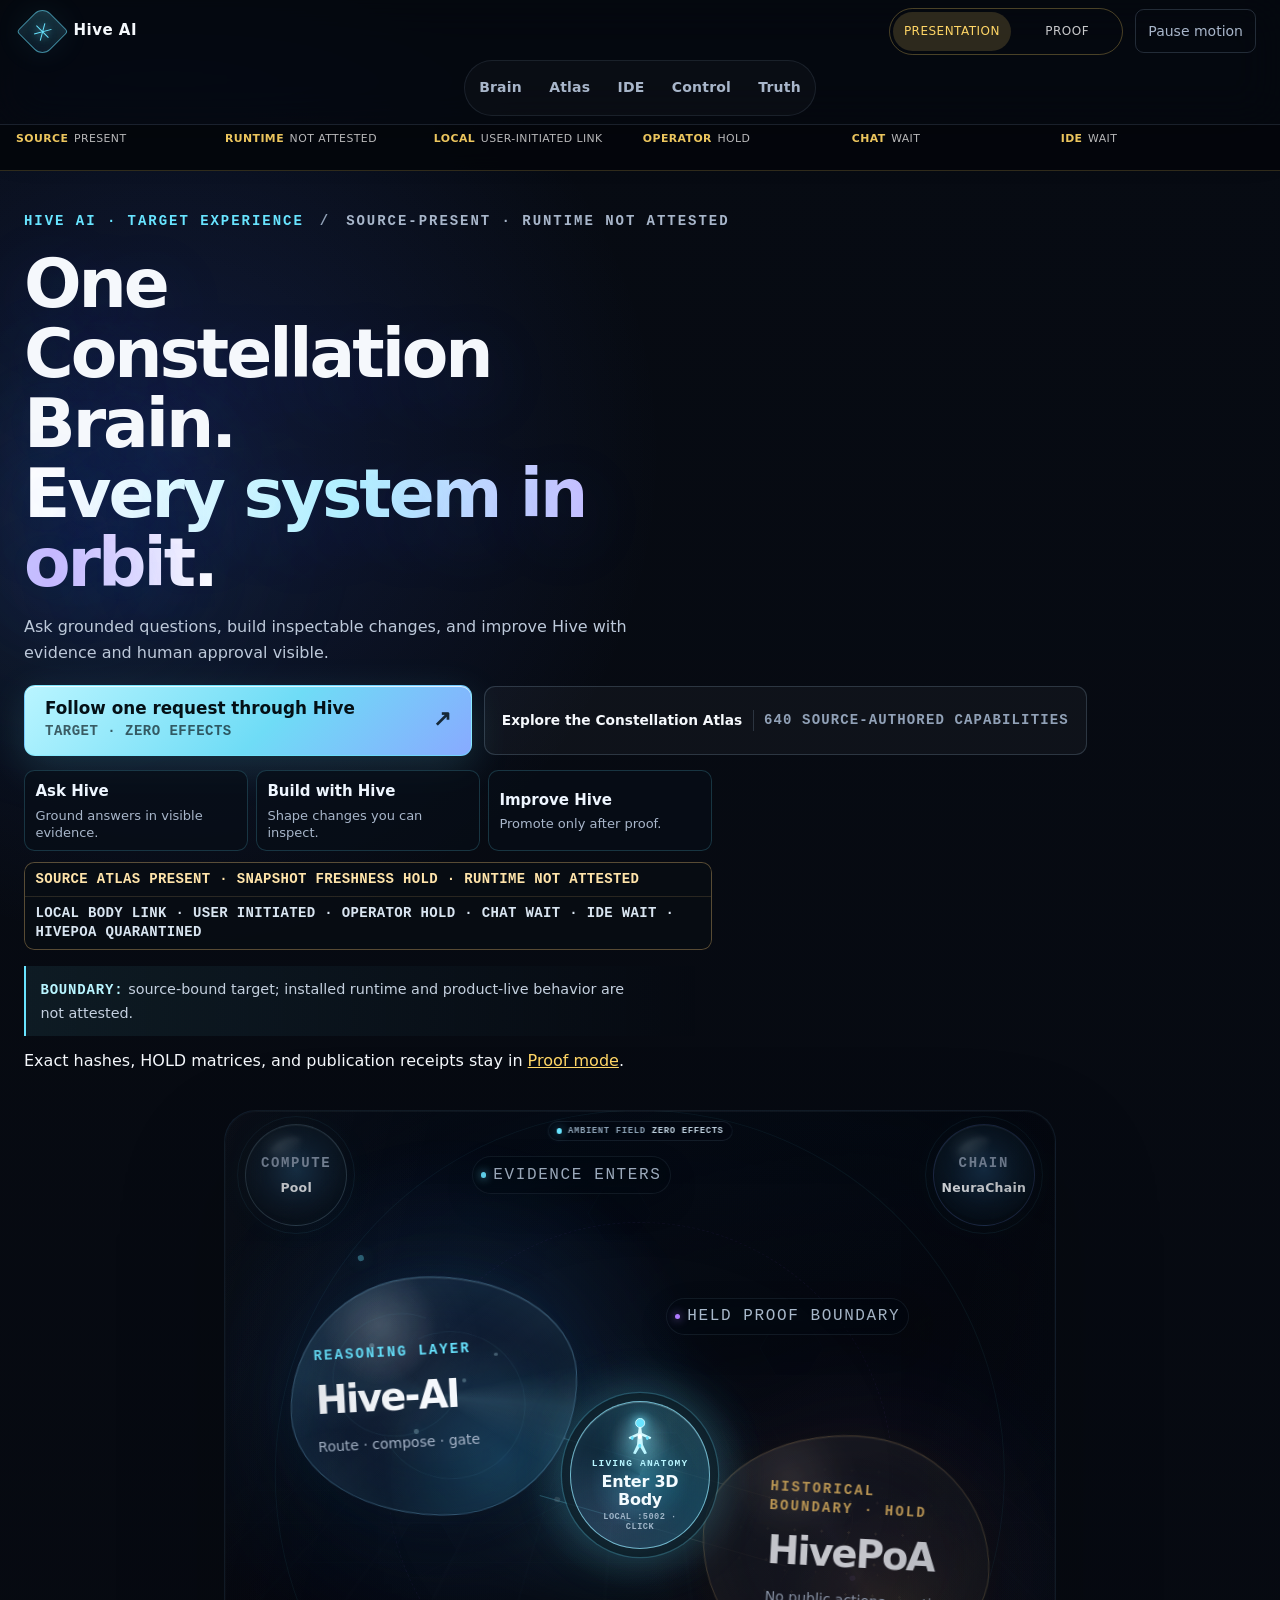
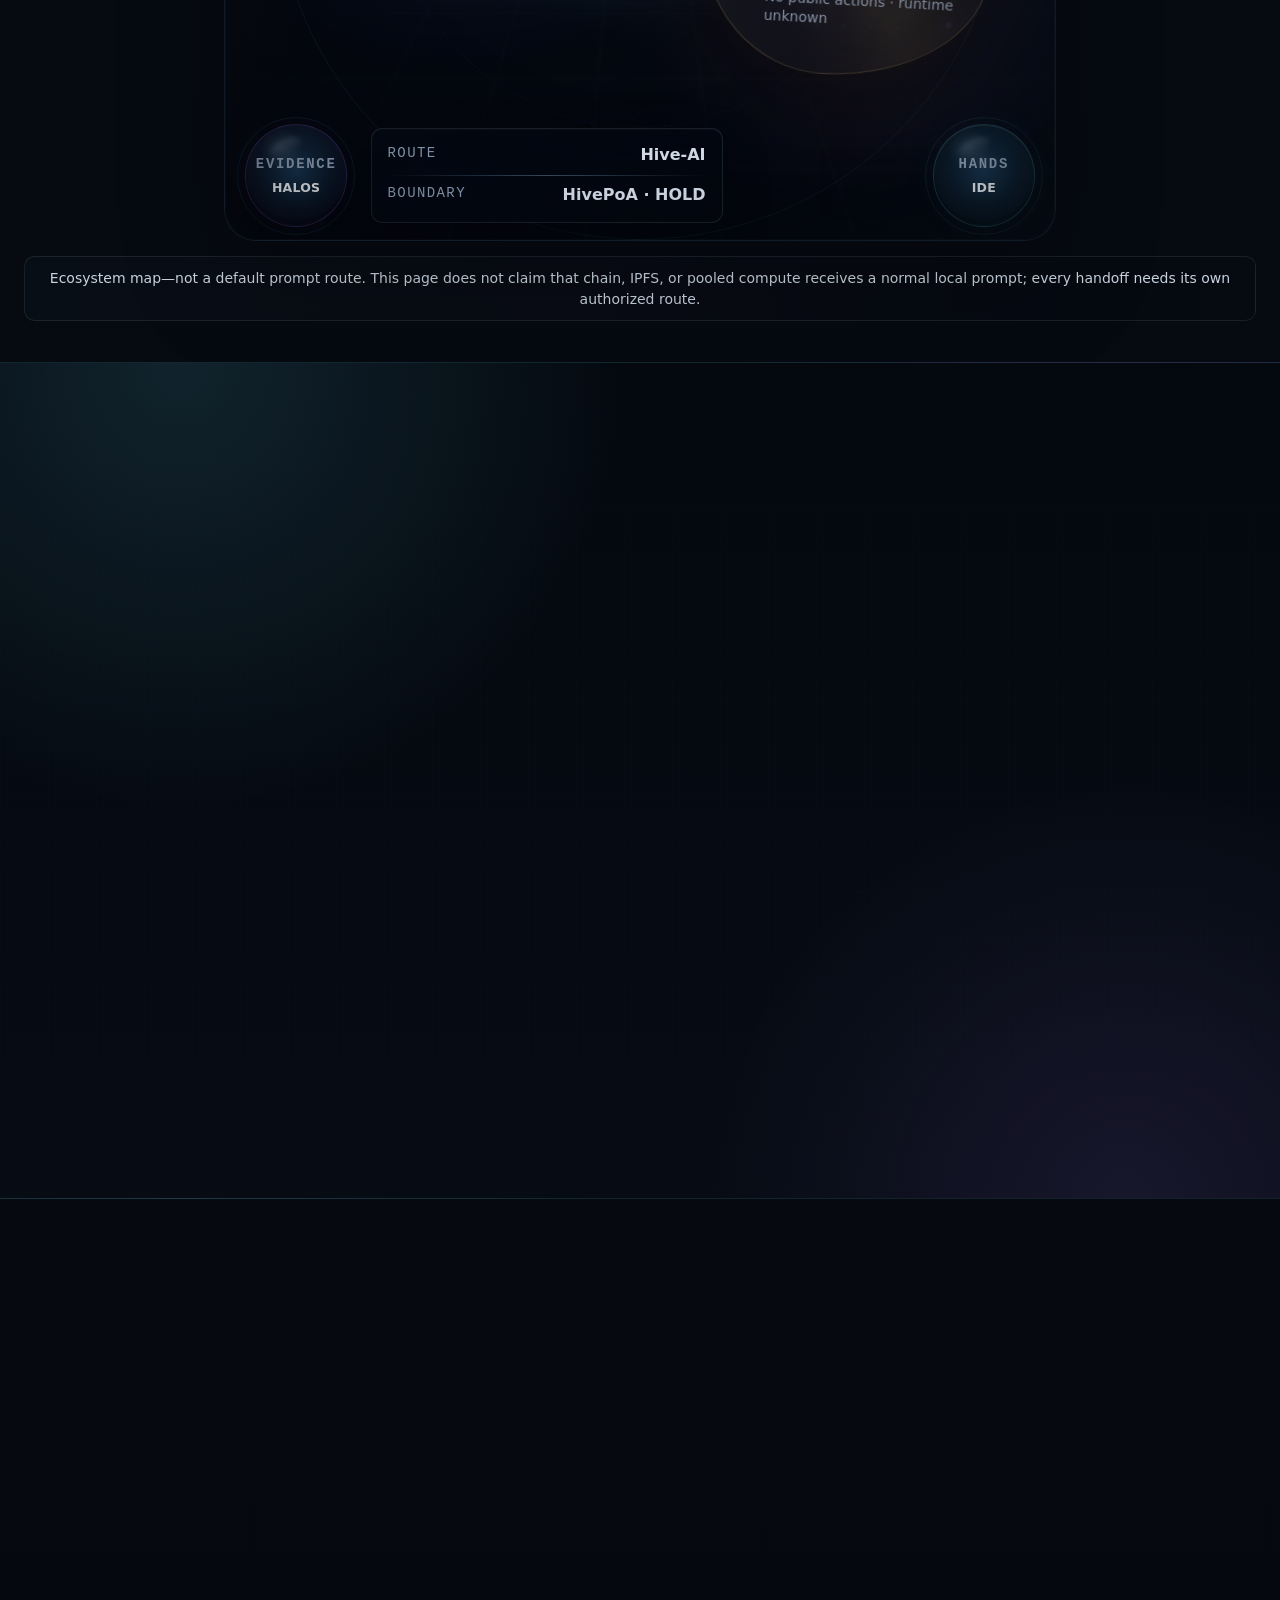
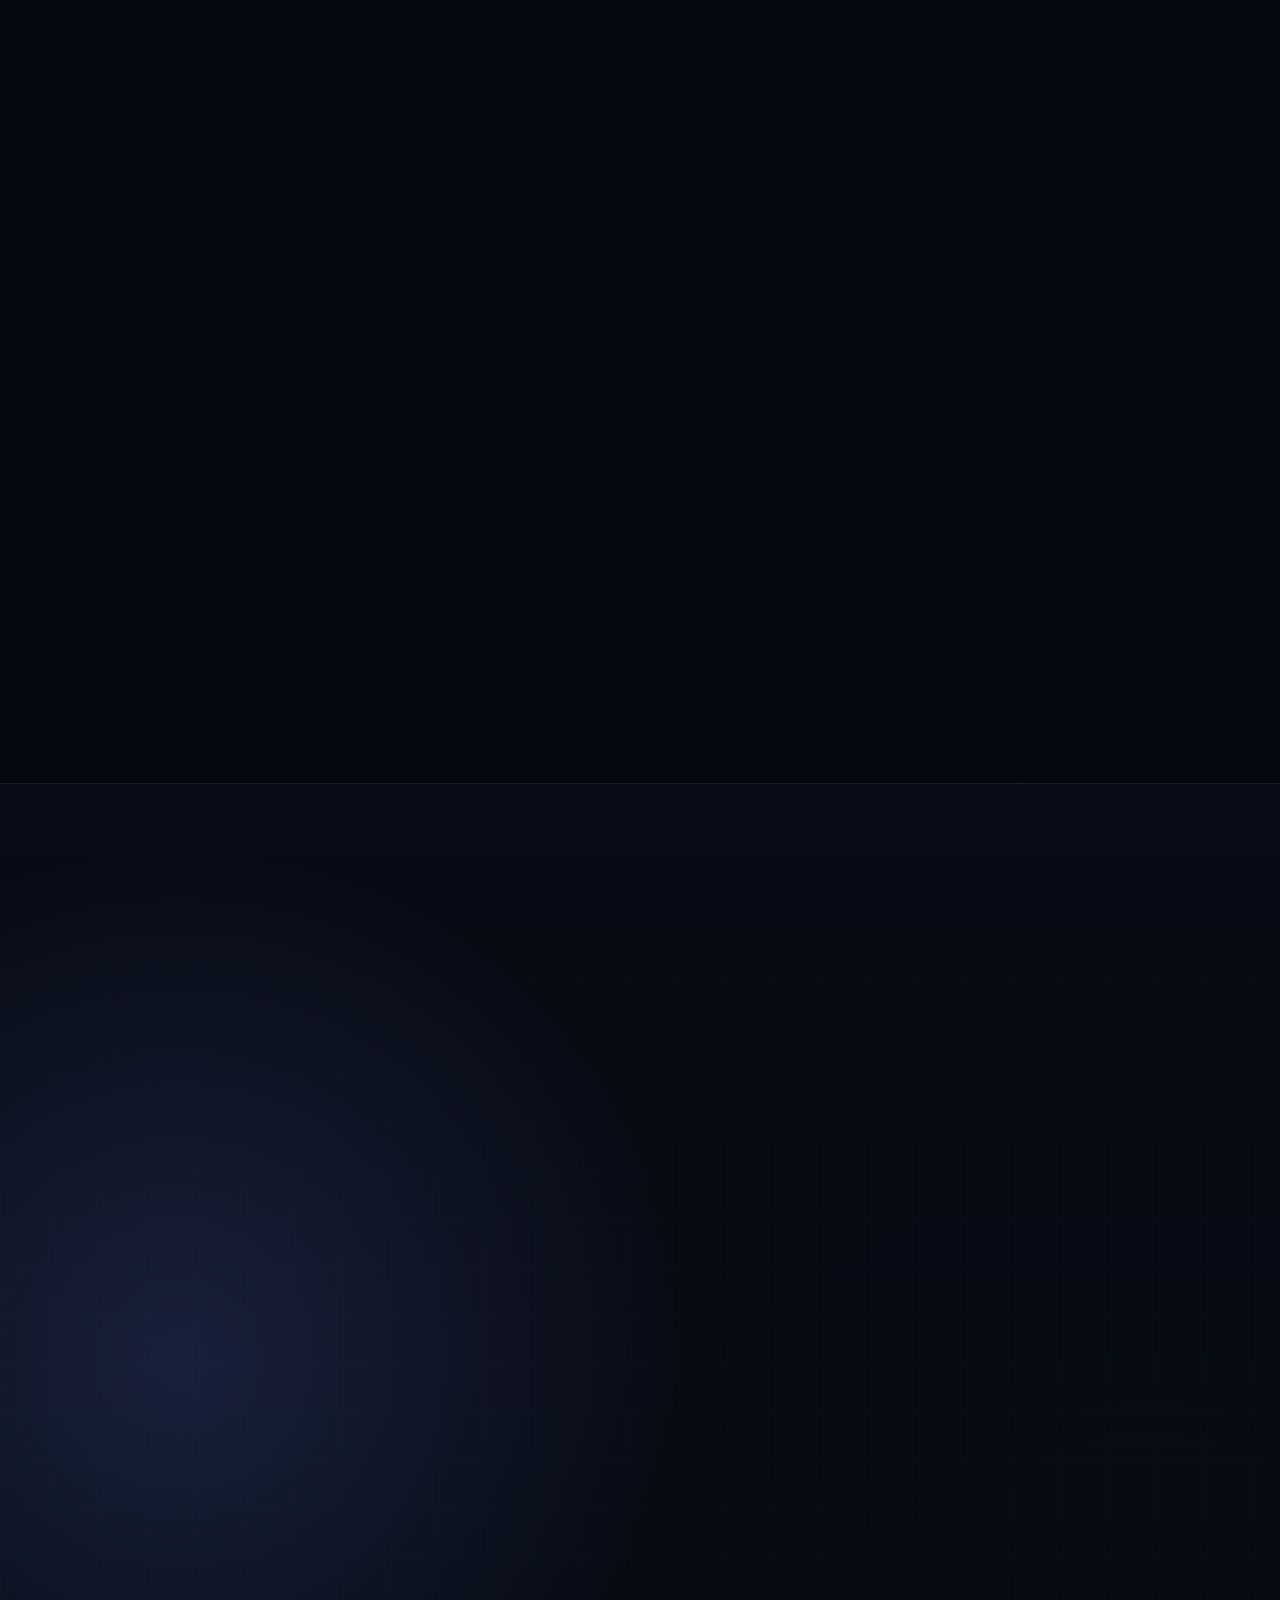
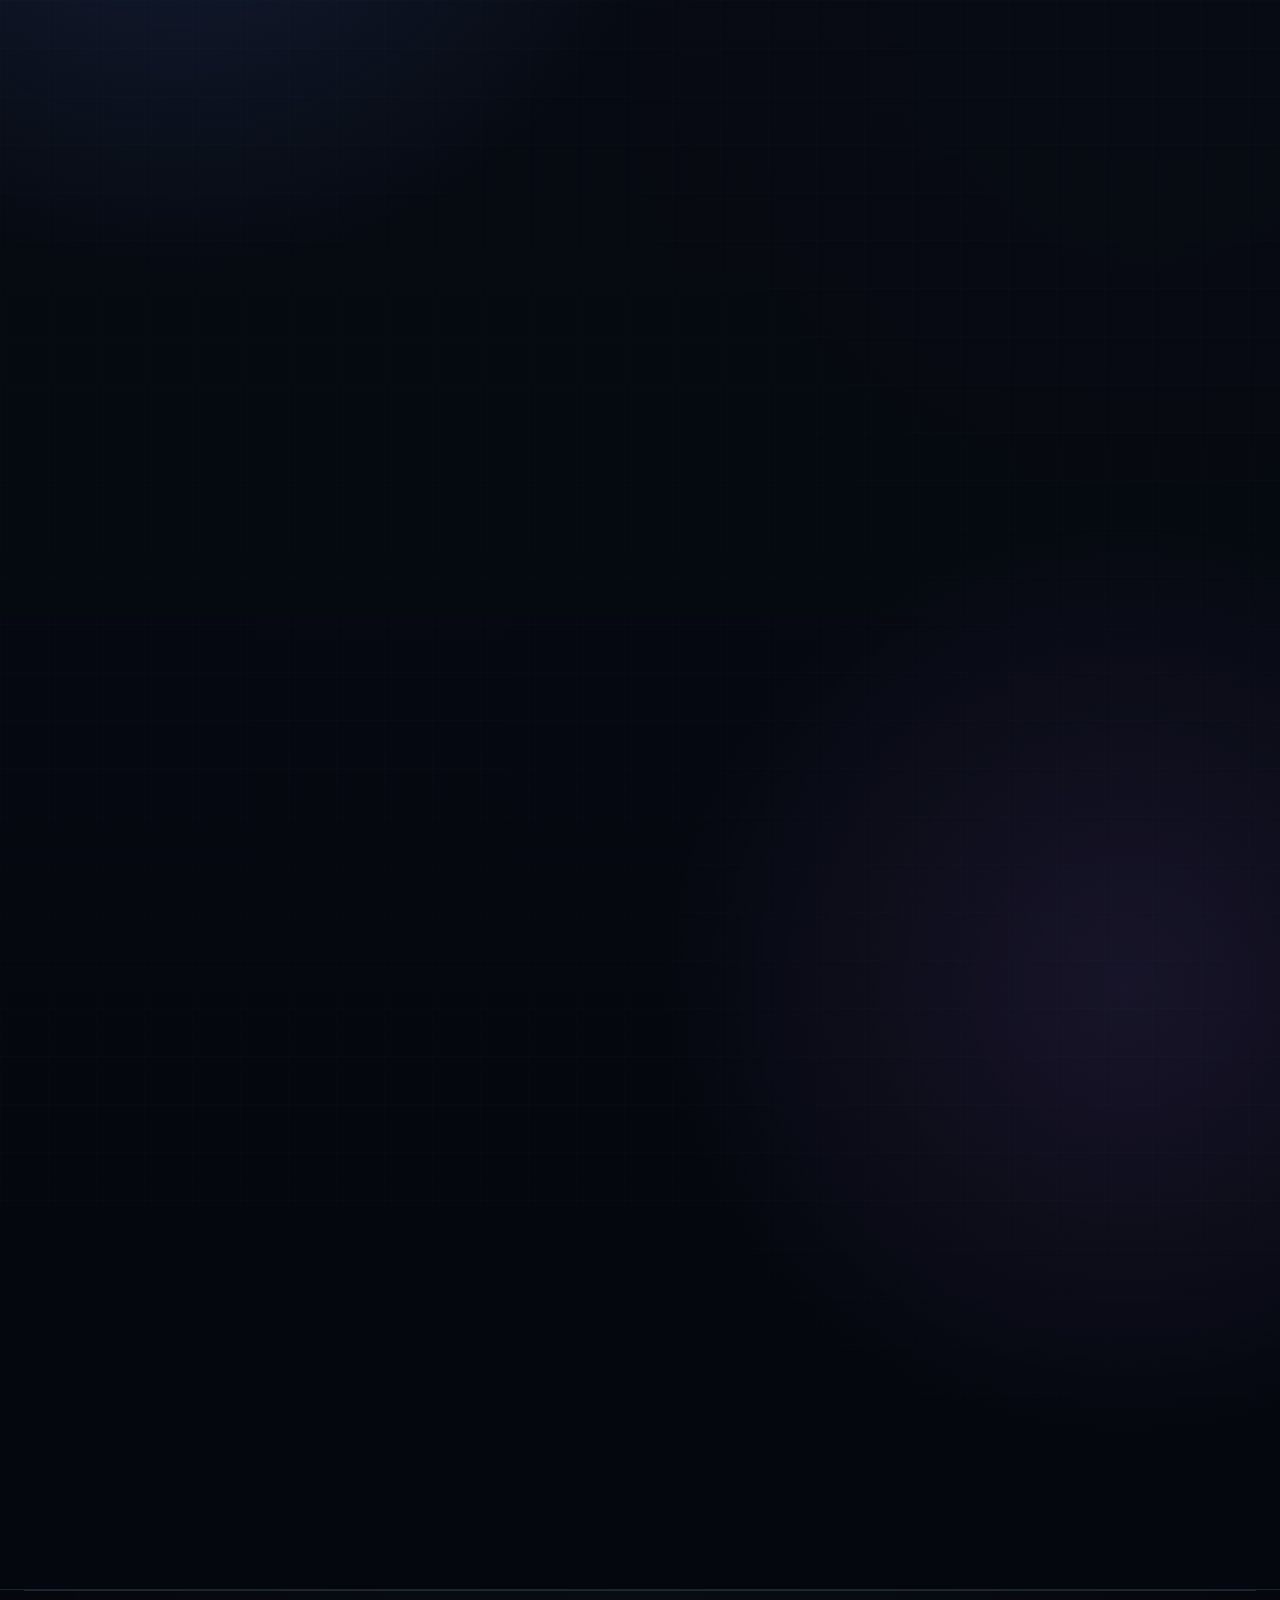
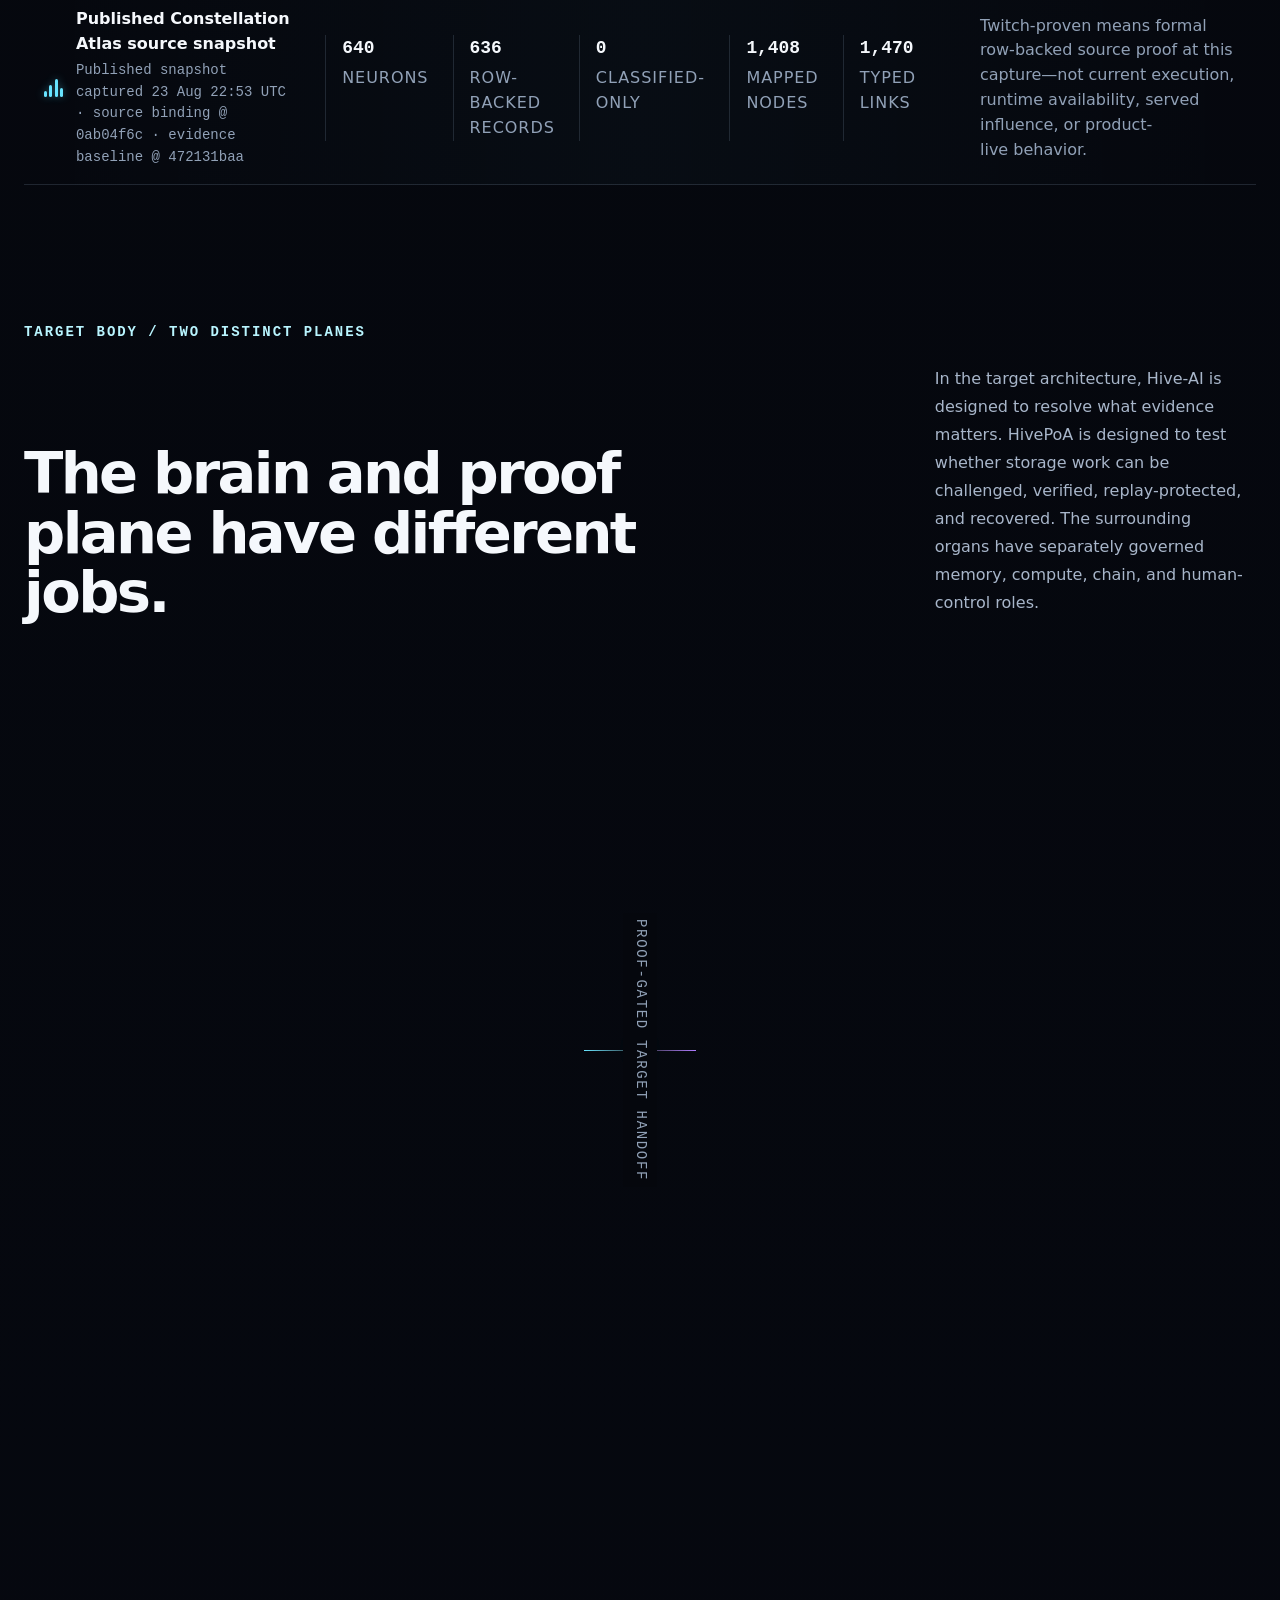
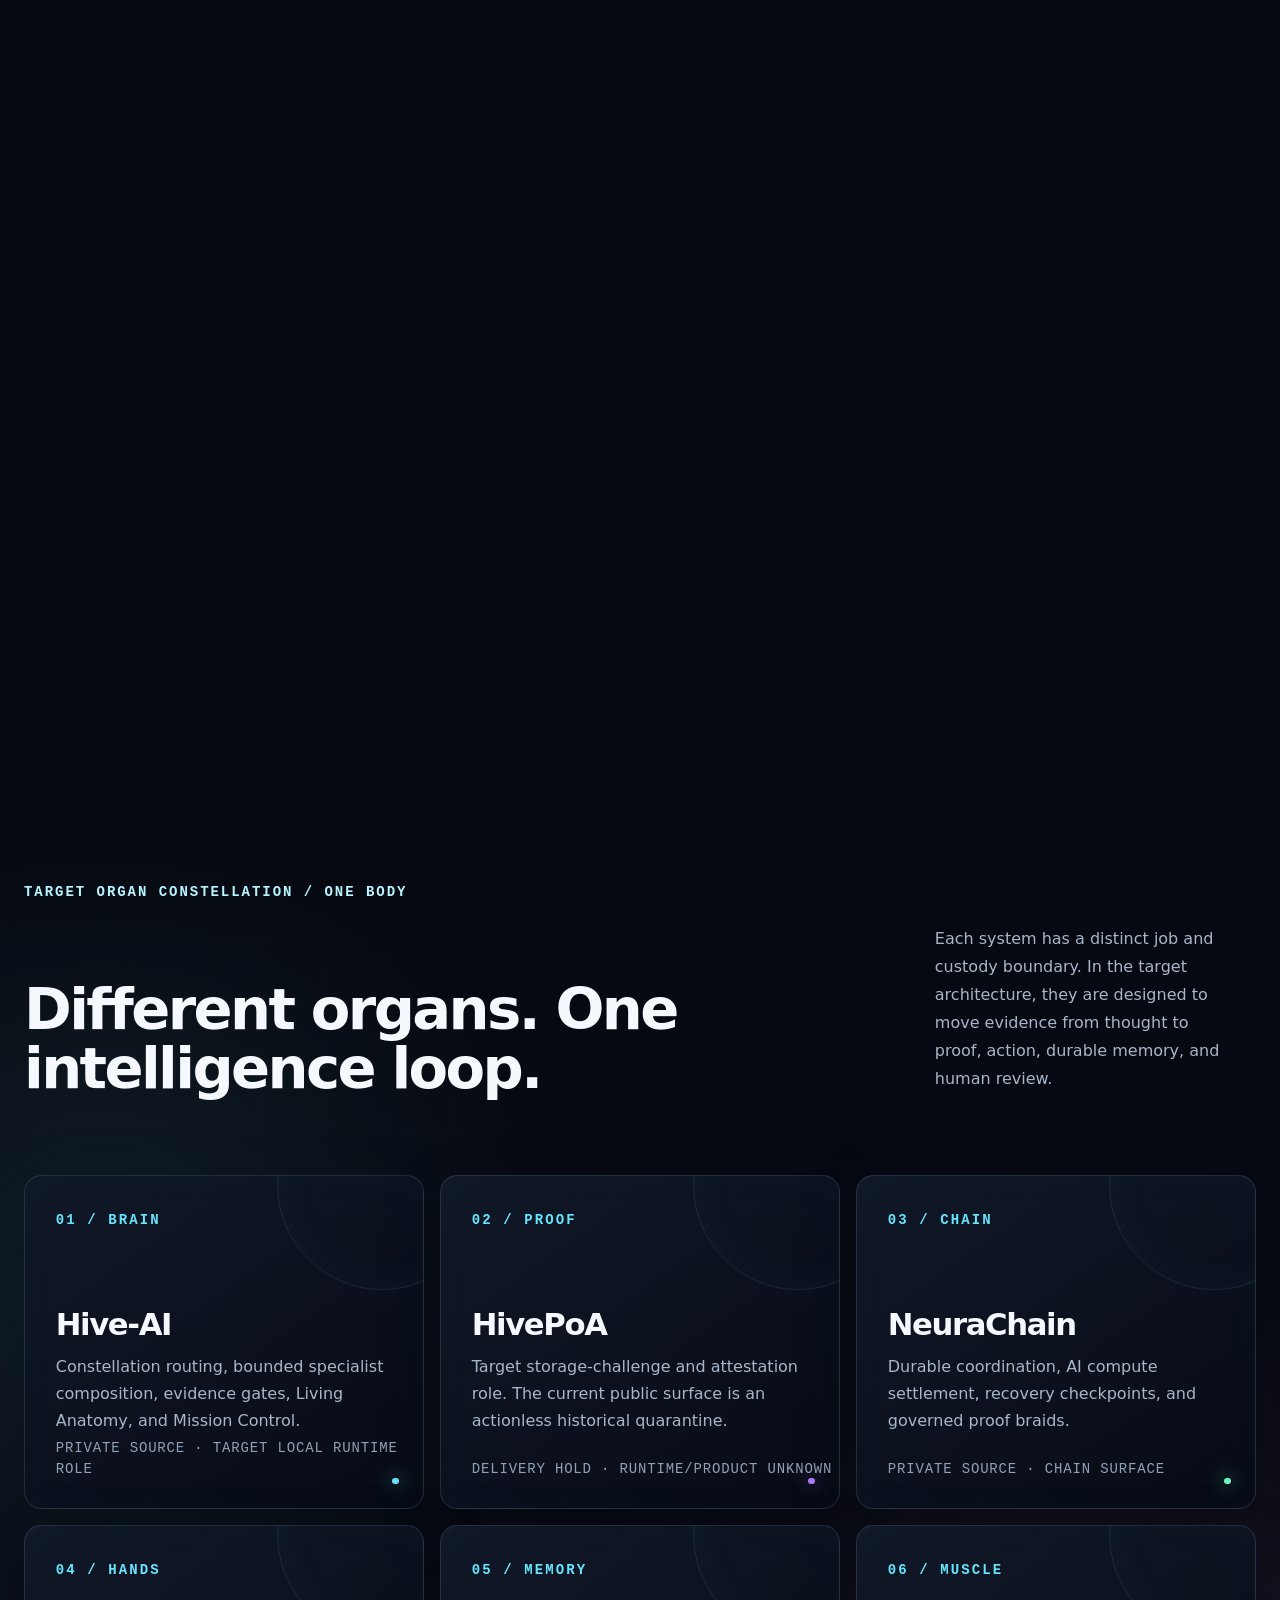
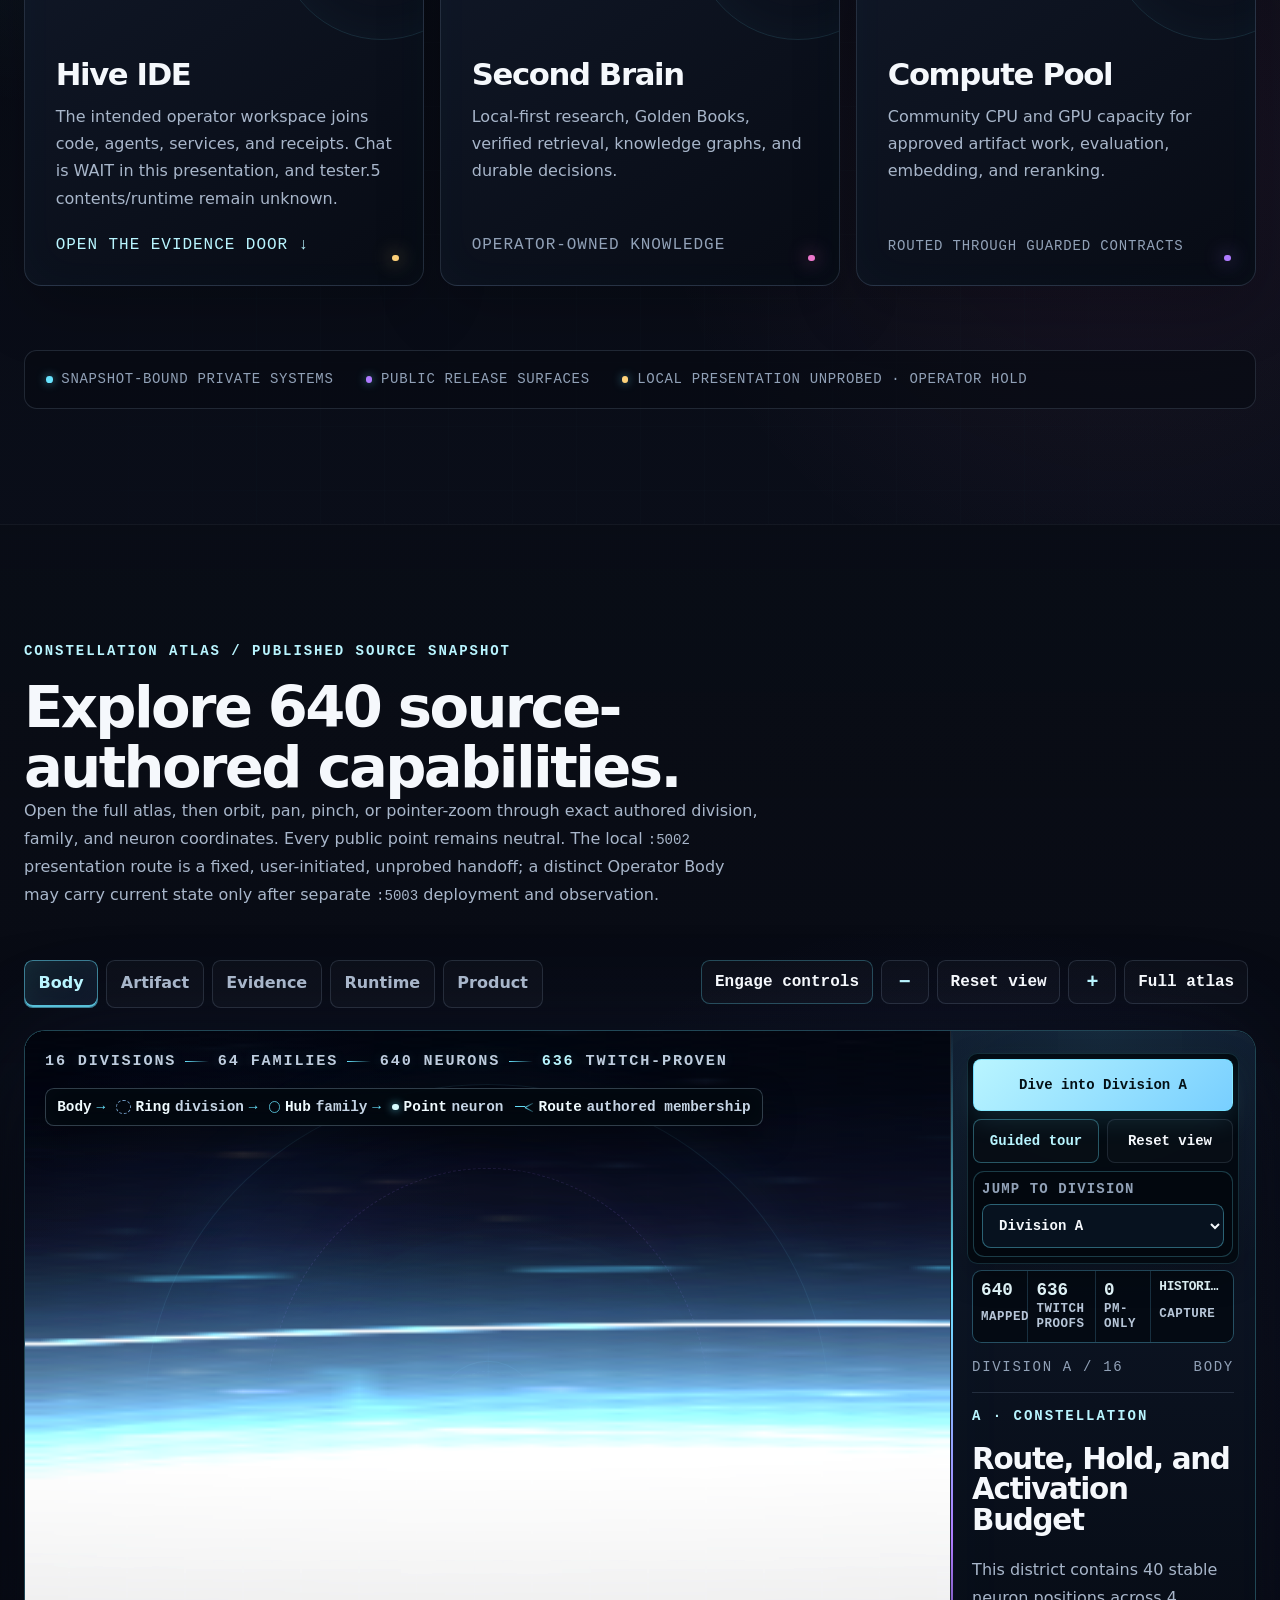
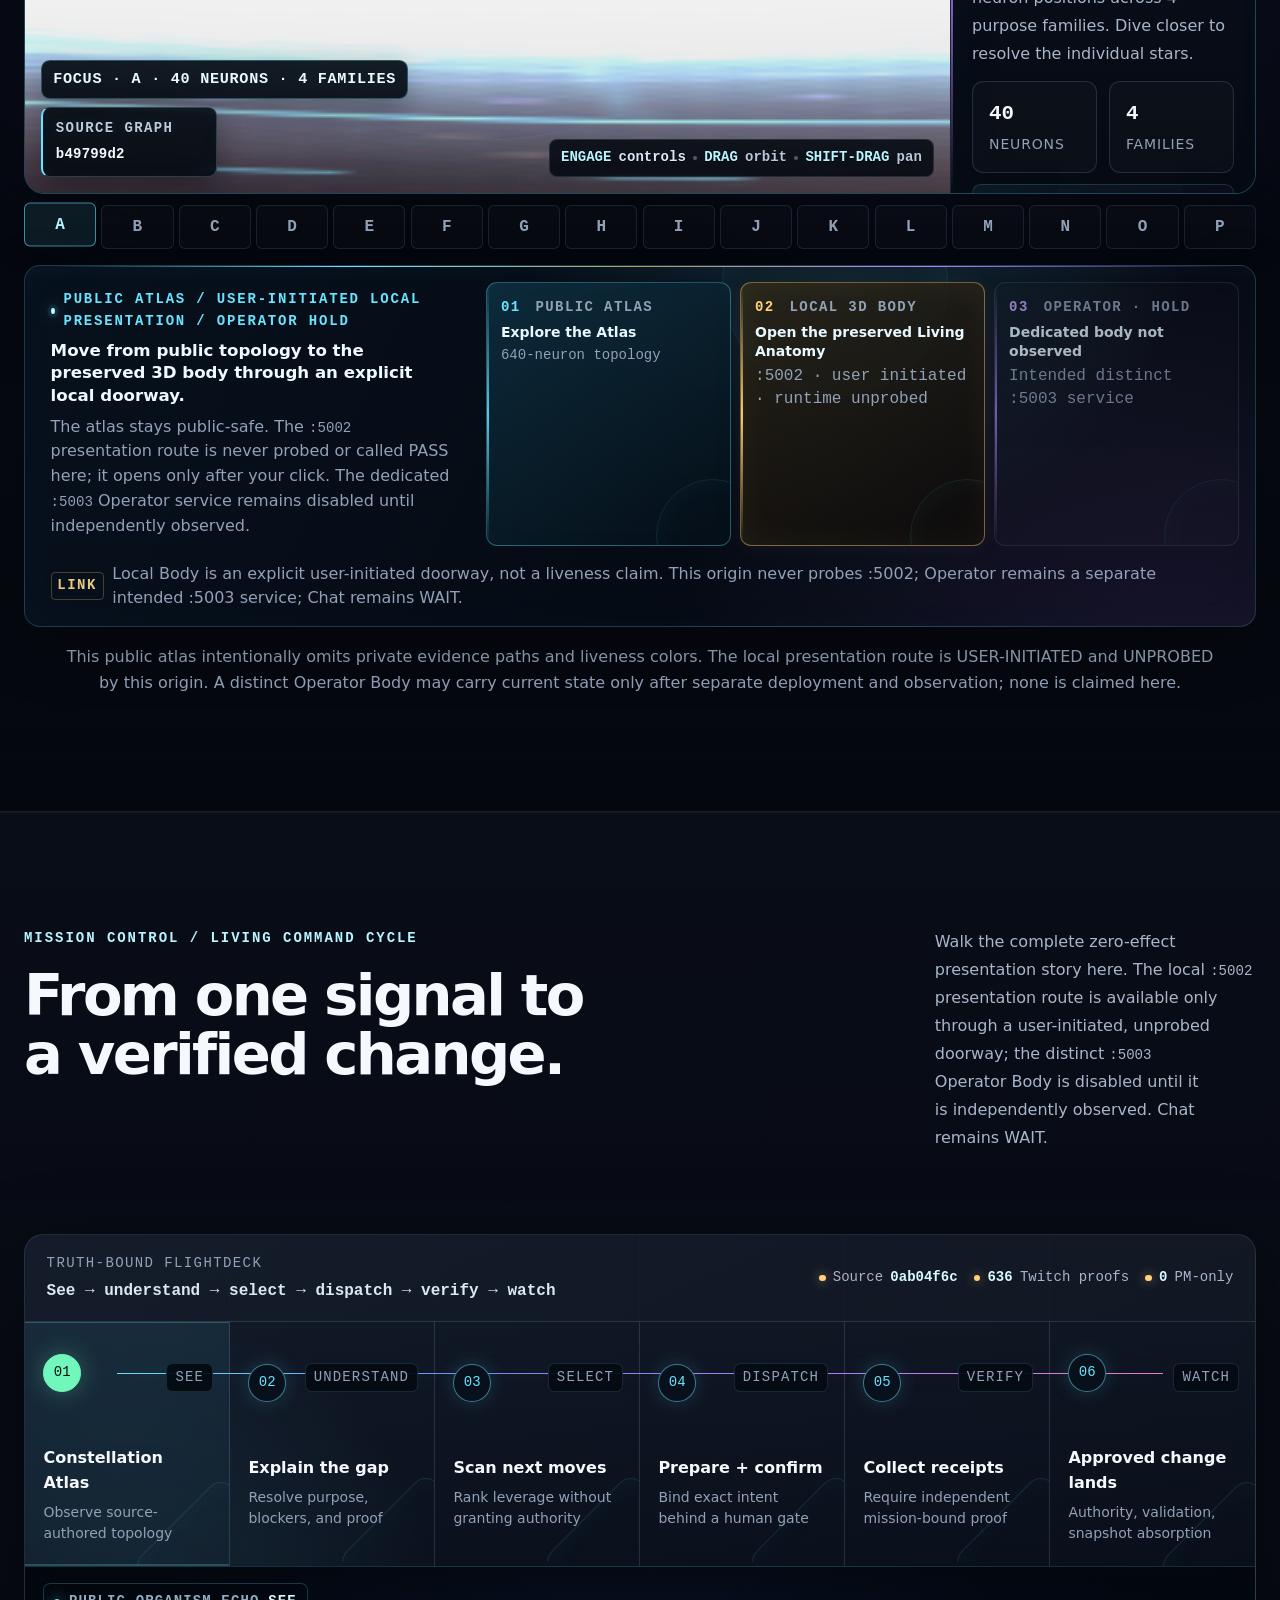
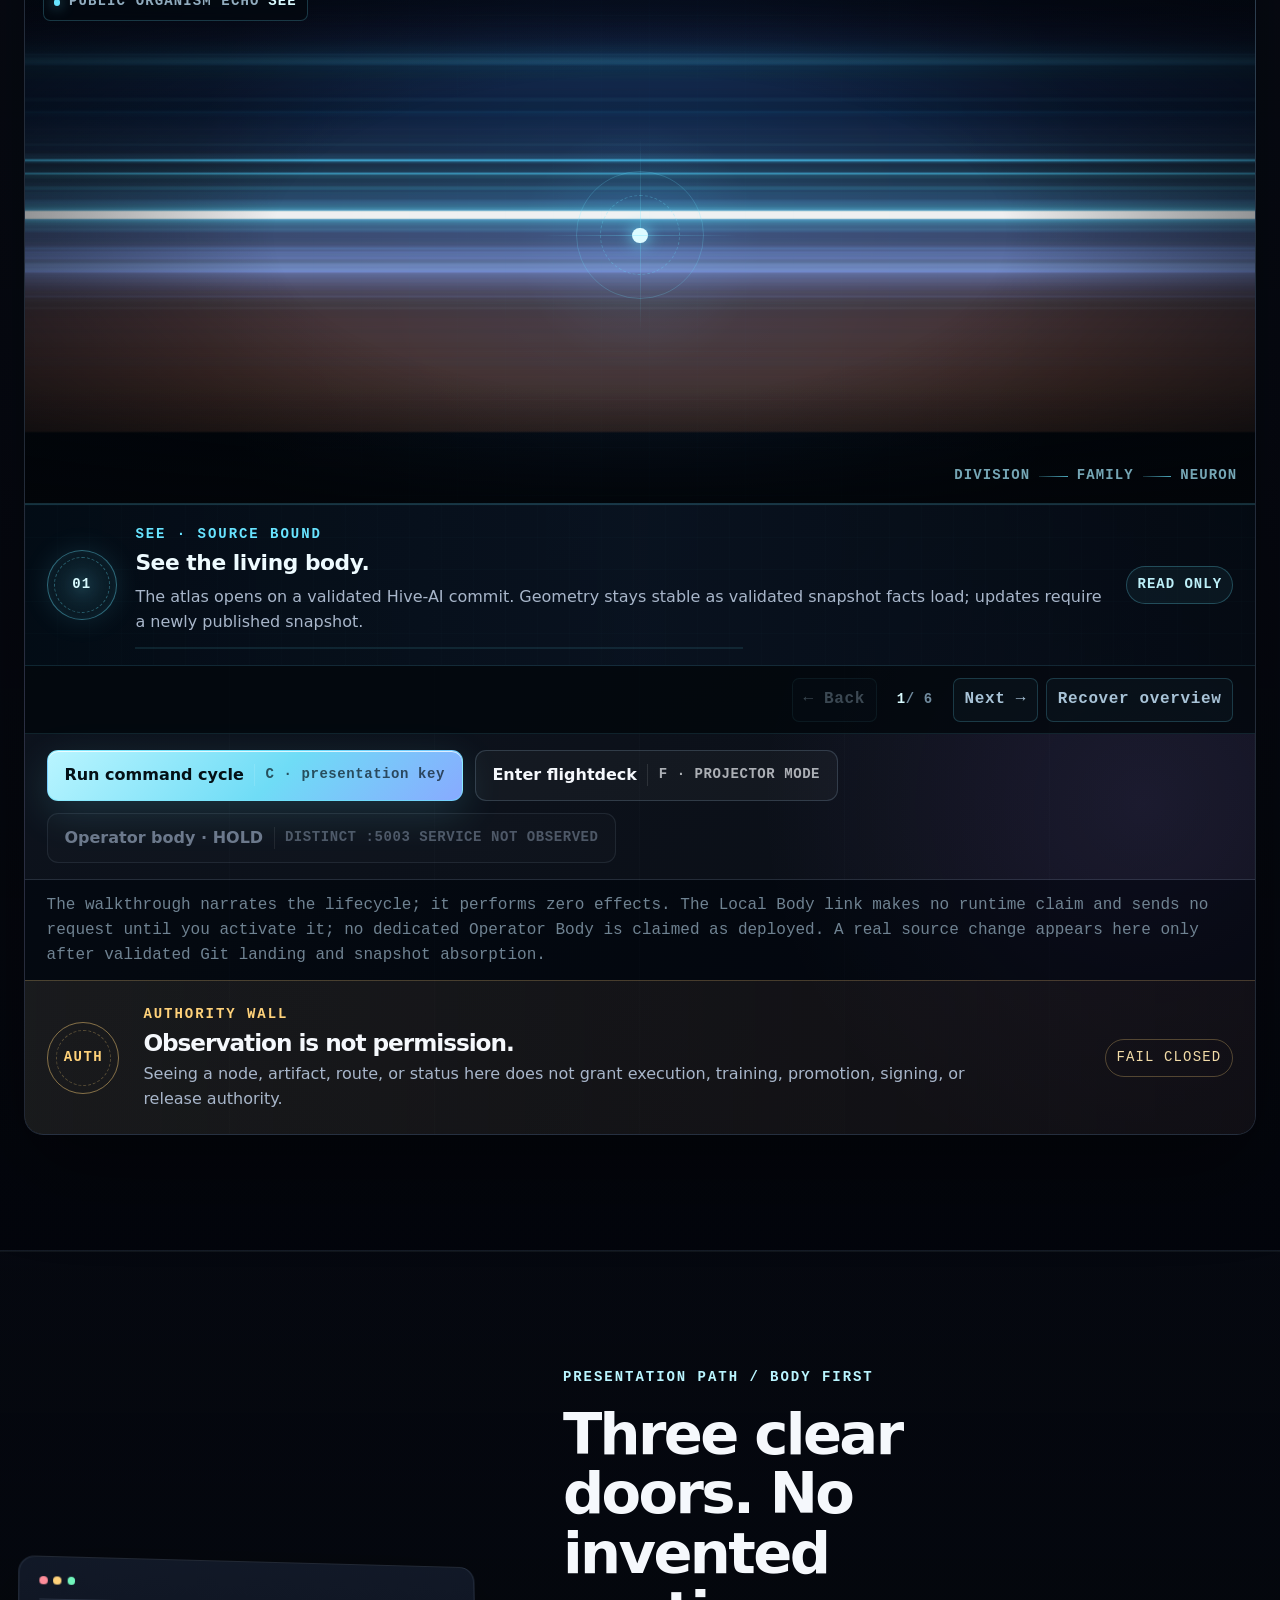
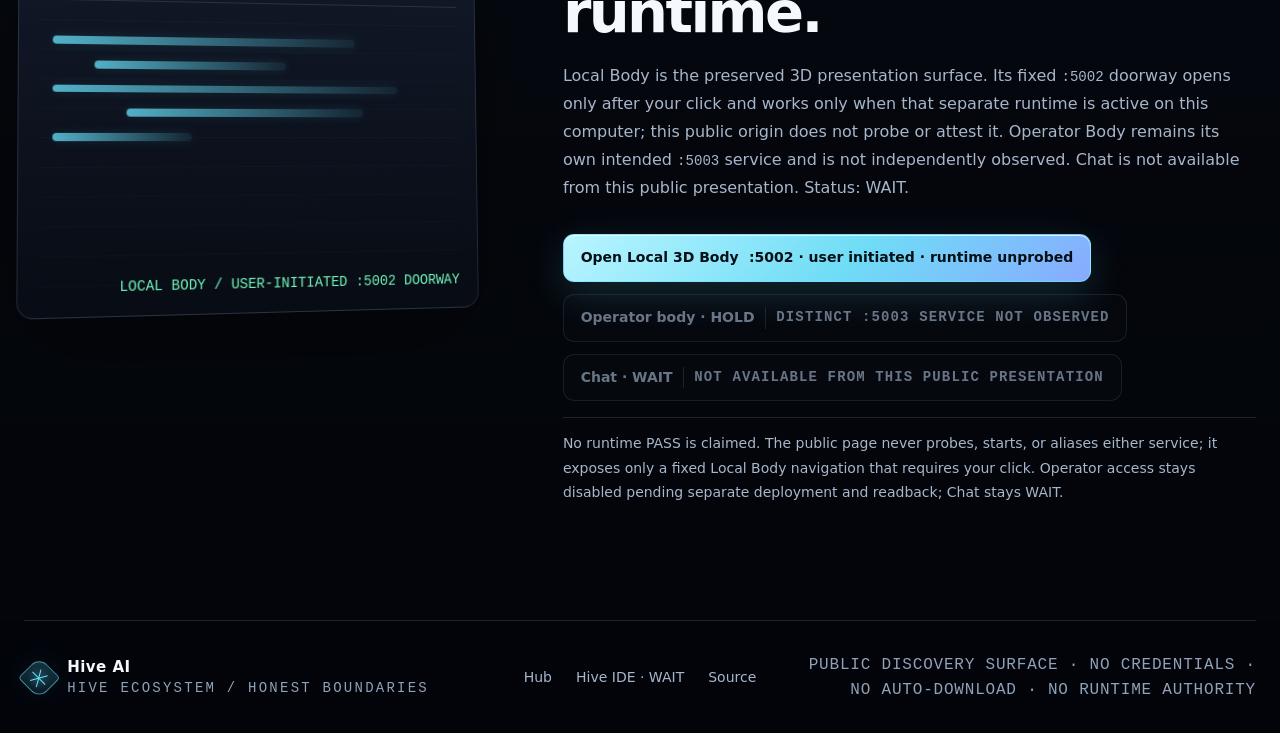
==== commit 510fe6c4: "feat: bring cosmic reef life to public hero" ====
--- a/index.html
+++ b/index.html
@@ -24,7 +24,7 @@
     <link rel="icon" href="/favicon.svg" type="image/svg+xml">
     <link rel="icon" href="/favicon.ico" sizes="any">
     <link rel="manifest" href="/site.webmanifest">
-    <link rel="stylesheet" href="/hub-assets/hub.css?v=galaxy-stark-v22">
+    <link rel="stylesheet" href="/hub-assets/hub.css?v=galaxy-stark-v23">
     <title>Hive AI — One Constellation Brain, Visible Proof</title>
     <script type="application/ld+json">
       {
@@ -113,16 +113,25 @@
         </div>
 
         <div class="hero-system" data-motion-scene data-hero-organism-preview aria-label="Target organism map: Hive-AI reasoning with a held historical HivePoA proof boundary">
+          <canvas class="hero-reef-canvas" data-hero-reef aria-hidden="true"></canvas>
+          <div class="hero-reef-depth" aria-hidden="true">
+            <span class="reef-light reef-light-ai"></span>
+            <span class="reef-light reef-light-body"></span>
+            <span class="reef-light reef-light-history"></span>
+          </div>
+          <div class="hero-ambient-truth" aria-hidden="true"><i></i><span>Ambient field</span><strong>Zero effects</strong></div>
           <div class="stage-grid" aria-hidden="true"></div>
           <div class="stage-lattice" aria-hidden="true"><i></i><i></i><i></i><i></i><i></i><i></i><i></i></div>
           <div class="orbit orbit-one" aria-hidden="true"></div>
           <div class="orbit orbit-two" aria-hidden="true"></div>
           <div class="system-core core-ai">
+            <span class="core-organelles" aria-hidden="true"><i></i><i></i><i></i><i></i></span>
             <span class="core-kicker">Reasoning layer</span>
             <strong>Hive-AI</strong>
             <span>Route · compose · gate</span>
           </div>
           <div class="system-core core-poa core-held">
+            <span class="core-sediment" aria-hidden="true"><i></i><i></i><i></i></span>
             <span class="core-kicker">Historical boundary · HOLD</span>
             <strong>HivePoA</strong>
             <span>No public actions · runtime unknown</span>
@@ -855,6 +864,6 @@
     <noscript>
       <div class="noscript-banner">Source freshness, manifest validation, and motion controls need JavaScript. All navigation remains available; no package or live-source claim is authorized by this fallback.</div>
     </noscript>
-    <script type="module" src="/hub-assets/hub.js?v=galaxy-stark-v22"></script>
+    <script type="module" src="/hub-assets/hub.js?v=galaxy-stark-v23"></script>
   </body>
 </html>
--- a/hub-assets/hub.css
+++ b/hub-assets/hub.css
@@ -10193,3 +10193,793 @@
 }
 
 /* GALAXY_STARK_V22_LIVING_ANATOMY_GATE_END */
+
+/* GALAXY_STARK_V23_COSMIC_REEF
+   A deterministic bioluminescent atmosphere for the first-frame organism.
+   The semantic DOM stays fixed and readable; only light, material, and
+   explicitly user-invoked demonstration packets move. */
+
+.hero-copy::before {
+  position: absolute;
+  z-index: -1;
+  top: 6%;
+  left: -18%;
+  width: min(34rem, 74vw);
+  aspect-ratio: 1;
+  border-radius: 50%;
+  background: radial-gradient(circle, rgba(82, 148, 255, 0.09), rgba(104, 228, 255, 0.025) 42%, transparent 70%);
+  filter: blur(34px);
+  content: "";
+  pointer-events: none;
+}
+
+.hero-copy h1 {
+  text-shadow:
+    0 1.1rem 4.5rem rgba(67, 112, 255, 0.2),
+    0 0 2.25rem rgba(104, 228, 255, 0.035);
+}
+
+.hero-system {
+  border: 1px solid rgba(132, 199, 241, 0.09);
+  background:
+    radial-gradient(circle at 50% 48%, rgba(27, 87, 120, 0.11), transparent 23%),
+    radial-gradient(circle at 28% 36%, rgba(49, 119, 190, 0.1), transparent 31%),
+    radial-gradient(circle at 76% 65%, rgba(157, 104, 46, 0.055), transparent 27%),
+    linear-gradient(155deg, rgba(7, 15, 28, 0.72), rgba(2, 6, 14, 0.24) 48%, rgba(5, 8, 18, 0.64));
+  box-shadow:
+    inset 0 1px rgba(224, 248, 255, 0.035),
+    inset 0 -5rem 10rem rgba(0, 0, 0, 0.18),
+    0 2.8rem 7rem rgba(0, 0, 0, 0.2);
+}
+
+.hero-system::before {
+  z-index: 0;
+  inset: -8%;
+  border-radius: 42%;
+  background:
+    radial-gradient(circle at 48% 52%, rgba(104, 228, 255, 0.14), transparent 20%),
+    radial-gradient(circle at 30% 42%, rgba(59, 128, 255, 0.12), transparent 33%),
+    radial-gradient(circle at 74% 62%, rgba(175, 123, 255, 0.065), transparent 30%);
+  filter: blur(26px);
+  opacity: 0.9;
+}
+
+.hero-system::after {
+  position: absolute;
+  z-index: 9;
+  inset: 0;
+  border-radius: inherit;
+  background:
+    linear-gradient(105deg, rgba(255, 255, 255, 0.025), transparent 22%, transparent 75%, rgba(104, 228, 255, 0.018)),
+    radial-gradient(ellipse at center, transparent 42%, rgba(2, 5, 12, 0.14) 72%, rgba(2, 4, 10, 0.52) 112%);
+  box-shadow: inset 0 0 0 1px rgba(196, 236, 255, 0.018);
+  content: "";
+  pointer-events: none;
+}
+
+.hero-reef-canvas,
+.hero-reef-depth {
+  position: absolute;
+  inset: 0;
+  width: 100%;
+  height: 100%;
+  pointer-events: none;
+}
+
+.hero-reef-canvas {
+  z-index: 1;
+  opacity: 0.9;
+  mix-blend-mode: screen;
+}
+
+.hero-reef-depth {
+  z-index: 2;
+  overflow: hidden;
+  border-radius: inherit;
+  mix-blend-mode: screen;
+}
+
+.reef-light {
+  position: absolute;
+  border-radius: 50%;
+  filter: blur(34px);
+  opacity: 0.2;
+  animation: reef-light-drift 22s ease-in-out infinite alternate;
+}
+
+.reef-light-ai {
+  top: 15%;
+  left: 4%;
+  width: 44%;
+  aspect-ratio: 1;
+  background: radial-gradient(circle, rgba(59, 176, 255, 0.32), rgba(104, 228, 255, 0.07) 44%, transparent 72%);
+}
+
+.reef-light-body {
+  top: 34%;
+  left: 37%;
+  width: 28%;
+  aspect-ratio: 1;
+  background: radial-gradient(circle, rgba(197, 251, 255, 0.42), rgba(104, 228, 255, 0.09) 38%, transparent 70%);
+  animation-duration: 16s;
+  animation-delay: -7s;
+}
+
+.reef-light-history {
+  right: 3%;
+  bottom: 9%;
+  width: 37%;
+  aspect-ratio: 1;
+  background: radial-gradient(circle, rgba(255, 194, 85, 0.17), rgba(175, 123, 255, 0.035) 48%, transparent 72%);
+  animation-duration: 28s;
+  animation-delay: -13s;
+}
+
+.hero-ambient-truth {
+  position: absolute;
+  z-index: 10;
+  top: 0.62rem;
+  left: 50%;
+  display: inline-flex;
+  align-items: center;
+  gap: 0.38rem;
+  padding: 0.3rem 0.48rem;
+  border: 1px solid rgba(169, 215, 238, 0.1);
+  border-radius: 999px;
+  color: #8ca2b5;
+  background: rgba(3, 8, 17, 0.48);
+  font: 750 0.55rem/1 var(--mono);
+  letter-spacing: 0.08em;
+  text-transform: uppercase;
+  transform: translateX(-50%);
+  backdrop-filter: blur(10px);
+  pointer-events: none;
+}
+
+.hero-ambient-truth i {
+  width: 0.34rem;
+  aspect-ratio: 1;
+  border-radius: 50%;
+  background: var(--cyan);
+  box-shadow: 0 0 0.65rem rgba(104, 228, 255, 0.74);
+}
+
+.hero-ambient-truth strong {
+  color: #bed0de;
+  font: inherit;
+}
+
+.hero-system .stage-grid {
+  z-index: 2;
+  opacity: 0.095;
+  background-size: 3.8rem 3.8rem;
+  mask-image: radial-gradient(ellipse, #000 16%, rgba(0, 0, 0, 0.72) 46%, transparent 76%);
+}
+
+.hero-system .stage-lattice {
+  z-index: 2;
+  opacity: 0.11;
+  filter: drop-shadow(0 0 1.4rem rgba(104, 228, 255, 0.06));
+}
+
+.hero-system .orbit {
+  z-index: 2;
+  opacity: 0.54;
+}
+
+.hero-system .orbit-one {
+  border-color: rgba(104, 228, 255, 0.115);
+  animation-duration: 88s;
+}
+
+.hero-system .orbit-two {
+  border-color: rgba(175, 123, 255, 0.11);
+  animation-duration: 112s;
+}
+
+.hero-system .orbit::before,
+.hero-system .orbit::after {
+  width: 0.34rem;
+  height: 0.34rem;
+  opacity: 0.76;
+}
+
+.hero-system .system-core {
+  z-index: 5;
+  isolation: isolate;
+  border-width: 1px;
+  box-shadow:
+    inset 0 1px rgba(230, 250, 255, 0.08),
+    inset 0 -2.5rem 5rem rgba(0, 0, 0, 0.2),
+    0 1.8rem 4rem rgba(0, 0, 0, 0.32);
+  transition: border-color 220ms ease, box-shadow 220ms ease, filter 220ms ease;
+}
+
+.hero-system .system-core::before {
+  z-index: 0;
+  inset: -32%;
+  background:
+    conic-gradient(from 22deg, transparent 0 16%, rgba(192, 247, 255, 0.12) 21%, transparent 29% 64%, rgba(104, 228, 255, 0.08) 72%, transparent 81%),
+    radial-gradient(circle at 40% 35%, rgba(255, 255, 255, 0.08), transparent 28%);
+  opacity: 0.78;
+  animation: reef-inner-tide 24s linear infinite;
+}
+
+.hero-system .system-core::after {
+  position: absolute;
+  z-index: 0;
+  inset: 1px;
+  border-radius: inherit;
+  background:
+    radial-gradient(circle at 32% 19%, rgba(239, 253, 255, 0.11), transparent 22%),
+    radial-gradient(ellipse at 66% 76%, rgba(104, 228, 255, 0.08), transparent 42%),
+    linear-gradient(145deg, transparent 30%, rgba(255, 255, 255, 0.018) 52%, transparent 70%);
+  content: "";
+  opacity: 0.88;
+  pointer-events: none;
+}
+
+.hero-system .system-core > :not(.core-organelles):not(.core-sediment) {
+  z-index: 2;
+}
+
+.hero-system .core-ai {
+  border-color: rgba(140, 220, 255, 0.31);
+  border-radius: 47% 53% 45% 55% / 55% 43% 57% 45%;
+  background:
+    radial-gradient(circle at 32% 19%, rgba(226, 250, 255, 0.13), transparent 22%),
+    radial-gradient(circle at 73% 78%, rgba(48, 182, 255, 0.16), transparent 43%),
+    linear-gradient(145deg, rgba(19, 37, 63, 0.965), rgba(7, 14, 28, 0.91));
+  box-shadow:
+    inset 0 0 3.8rem rgba(104, 228, 255, 0.085),
+    inset 0 1px rgba(236, 253, 255, 0.11),
+    0 1.8rem 4.2rem rgba(0, 0, 0, 0.38),
+    0 0 3.4rem rgba(67, 166, 255, 0.08);
+  animation: reef-membrane-ai 19s ease-in-out infinite;
+}
+
+.hero-system .core-ai:hover {
+  border-color: rgba(170, 237, 255, 0.5);
+  box-shadow:
+    inset 0 0 4.2rem rgba(104, 228, 255, 0.13),
+    inset 0 1px rgba(245, 255, 255, 0.15),
+    0 1.8rem 4.2rem rgba(0, 0, 0, 0.38),
+    0 0 4.4rem rgba(67, 188, 255, 0.14);
+}
+
+.core-organelles,
+.core-sediment {
+  position: absolute !important;
+  z-index: 1 !important;
+  inset: 8% !important;
+  display: block;
+  overflow: hidden;
+  border-radius: inherit;
+  pointer-events: none;
+}
+
+.core-organelles {
+  opacity: 0.34;
+  filter: drop-shadow(0 0 0.45rem rgba(104, 228, 255, 0.16));
+  animation: reef-organelles-drift 18s ease-in-out infinite alternate;
+}
+
+.core-organelles::before,
+.core-organelles::after {
+  position: absolute;
+  border: 1px solid rgba(134, 232, 255, 0.18);
+  border-radius: 50%;
+  content: "";
+}
+
+.core-organelles::before {
+  inset: 18% 12% 8% 26%;
+  border-left-color: transparent;
+  transform: rotate(22deg);
+}
+
+.core-organelles::after {
+  inset: 8% 37% 31% 8%;
+  border-right-color: transparent;
+  transform: rotate(-19deg);
+}
+
+.core-organelles i {
+  position: absolute;
+  width: 0.34rem;
+  aspect-ratio: 1;
+  border-radius: 50%;
+  background: rgba(190, 245, 255, 0.82);
+  box-shadow: 0 0 0.7rem rgba(104, 228, 255, 0.7);
+}
+
+.core-organelles i:nth-child(1) { top: 22%; left: 24%; }
+.core-organelles i:nth-child(2) { top: 42%; left: 62%; width: 0.25rem; }
+.core-organelles i:nth-child(3) { top: 66%; left: 41%; width: 0.29rem; }
+.core-organelles i:nth-child(4) { top: 30%; left: 76%; width: 0.21rem; }
+
+.hero-system .core-poa,
+.hero-system .core-held {
+  border-color: rgba(255, 204, 111, 0.25);
+  border-radius: 52% 48% 56% 44% / 43% 55% 45% 57%;
+  background:
+    radial-gradient(circle at 31% 22%, rgba(255, 231, 179, 0.075), transparent 24%),
+    radial-gradient(circle at 72% 71%, rgba(173, 126, 57, 0.095), transparent 45%),
+    linear-gradient(145deg, rgba(25, 25, 34, 0.97), rgba(8, 12, 21, 0.94));
+  box-shadow:
+    inset 0 0 3.6rem rgba(255, 196, 92, 0.045),
+    inset 0 1px rgba(255, 236, 196, 0.065),
+    0 1.8rem 4.2rem rgba(0, 0, 0, 0.4),
+    0 0 3rem rgba(255, 190, 79, 0.035);
+}
+
+.hero-system .core-poa::before {
+  background: conic-gradient(from 14deg, transparent 0 28%, rgba(255, 210, 122, 0.055) 37%, transparent 45% 79%, rgba(175, 123, 255, 0.035) 86%, transparent 94%);
+  animation-duration: 42s;
+  opacity: 0.56;
+}
+
+.hero-system .core-poa::after {
+  background:
+    radial-gradient(circle at 28% 18%, rgba(255, 238, 202, 0.055), transparent 20%),
+    radial-gradient(circle at 72% 80%, rgba(255, 196, 92, 0.035), transparent 45%),
+    linear-gradient(155deg, transparent, rgba(255, 255, 255, 0.012), transparent);
+}
+
+.hero-system .core-poa .core-kicker {
+  color: #e7b962;
+}
+
+.core-sediment {
+  opacity: 0.28;
+  background-image:
+    radial-gradient(circle, rgba(255, 218, 150, 0.44) 0 1px, transparent 1.4px),
+    radial-gradient(circle, rgba(201, 164, 111, 0.3) 0 0.8px, transparent 1.2px);
+  background-position: 0 0, 13px 17px;
+  background-size: 27px 31px, 31px 29px;
+  mask-image: radial-gradient(ellipse, #000 16%, transparent 74%);
+  animation: reef-sediment-drift 34s linear infinite;
+}
+
+.core-sediment i {
+  position: absolute;
+  border: 1px solid rgba(255, 205, 117, 0.12);
+  border-radius: 50%;
+}
+
+.core-sediment i:nth-child(1) { inset: 18% 8% 9% 36%; border-left-color: transparent; transform: rotate(18deg); }
+.core-sediment i:nth-child(2) { inset: 7% 48% 43% 8%; border-bottom-color: transparent; }
+.core-sediment i:nth-child(3) { inset: 49% 35% 4% 22%; border-right-color: transparent; }
+
+.hero-system .satellite-core {
+  z-index: 6;
+  overflow: visible;
+  border-color: rgba(170, 225, 250, 0.24);
+  background:
+    radial-gradient(circle at 35% 24%, rgba(226, 249, 255, 0.1), transparent 21%),
+    radial-gradient(circle at 50% 44%, rgba(28, 62, 91, 0.86), rgba(6, 13, 24, 0.92) 66%, rgba(2, 7, 15, 0.34) 70%);
+  box-shadow:
+    inset 0 0 1.8rem rgba(104, 228, 255, 0.07),
+    inset 0 1px rgba(235, 253, 255, 0.065),
+    0 0 2.4rem rgba(104, 228, 255, 0.045);
+}
+
+.hero-system .satellite-core::before {
+  border-style: solid;
+  border-color: rgba(104, 228, 255, 0.1);
+  opacity: 0.82;
+  animation: reef-satellite-halo 18s ease-in-out infinite;
+}
+
+.hero-system .satellite-core::after {
+  position: absolute;
+  top: 14%;
+  left: 23%;
+  width: 34%;
+  height: 15%;
+  border-radius: 50%;
+  background: linear-gradient(180deg, rgba(236, 253, 255, 0.13), transparent);
+  content: "";
+  filter: blur(2px);
+  transform: rotate(-24deg);
+  pointer-events: none;
+}
+
+.hero-system .satellite-memory {
+  border-color: rgba(175, 123, 255, 0.22);
+  box-shadow: inset 0 0 1.8rem rgba(175, 123, 255, 0.07), 0 0 2.4rem rgba(175, 123, 255, 0.035);
+}
+
+.hero-system .satellite-neura {
+  border-color: rgba(121, 160, 255, 0.24);
+}
+
+.hero-system .satellite-ide {
+  border-color: rgba(104, 228, 255, 0.2);
+}
+
+.hero-system .bridge {
+  z-index: 4;
+  height: 1px;
+  opacity: 0.54;
+  background: linear-gradient(90deg, rgba(104, 228, 255, 0.58), rgba(226, 251, 255, 0.16) 52%, rgba(255, 210, 122, 0.32));
+  box-shadow: 0 0 0.65rem rgba(104, 228, 255, 0.08);
+}
+
+.hero-system .bridge span {
+  left: 6%;
+  width: 0.32rem;
+  height: 0.32rem;
+  opacity: 0.25;
+  animation: none;
+}
+
+.hero-system:is(:hover, :focus-within) .bridge span {
+  animation: packet-flow 3.6s ease-in-out both;
+}
+
+.hero-system:is(:hover, :focus-within) .bridge-b span {
+  animation-delay: 1.1s;
+}
+
+.hero-system .stage-label {
+  z-index: 7;
+  width: fit-content;
+  padding: 0.32rem 0.52rem;
+  border: 1px solid rgba(169, 212, 235, 0.09);
+  border-radius: 999px;
+  color: #a9b9cb;
+  background: rgba(3, 8, 17, 0.52);
+  box-shadow: 0 0.7rem 2rem rgba(0, 0, 0, 0.12);
+  backdrop-filter: blur(10px);
+}
+
+.hero-system .stage-label span {
+  width: 0.32rem;
+  height: 0.32rem;
+}
+
+.hero-system .stage-readout {
+  z-index: 7;
+  border-color: rgba(169, 207, 230, 0.13);
+  background: linear-gradient(145deg, rgba(4, 10, 20, 0.78), rgba(5, 8, 16, 0.63));
+  box-shadow:
+    inset 0 1px rgba(233, 251, 255, 0.025),
+    0 1.2rem 3rem rgba(0, 0, 0, 0.24);
+  backdrop-filter: blur(16px) saturate(1.08);
+}
+
+.hero-body-gate {
+  border-color: rgba(150, 235, 255, 0.72);
+  background:
+    radial-gradient(circle at 50% 27%, rgba(224, 253, 255, 0.22), transparent 24%),
+    radial-gradient(circle at 50% 54%, rgba(62, 191, 229, 0.24), transparent 47%),
+    conic-gradient(from 28deg, rgba(104, 228, 255, 0.08), rgba(14, 48, 69, 0.95), rgba(175, 123, 255, 0.085), rgba(7, 19, 36, 0.98), rgba(104, 228, 255, 0.08));
+  box-shadow:
+    inset 0 0 2.8rem rgba(104, 228, 255, 0.16),
+    inset 0 1px rgba(243, 255, 255, 0.2),
+    0 0 0 0.5rem rgba(5, 10, 19, 0.76),
+    0 0 0 0.58rem rgba(104, 228, 255, 0.2),
+    0 0 3.4rem rgba(104, 228, 255, 0.25);
+  animation: reef-nucleus-breathe 8s ease-in-out infinite;
+}
+
+.hero-body-gate::before {
+  inset: -0.82rem;
+  border-style: solid;
+  border-color: rgba(104, 228, 255, 0.23);
+  background: conic-gradient(from 0deg, transparent 0 38%, rgba(185, 245, 255, 0.35) 43%, transparent 48% 82%, rgba(175, 123, 255, 0.22) 88%, transparent 93%);
+  mask: radial-gradient(circle, transparent calc(100% - 2px), #000 calc(100% - 1px));
+  animation-duration: 52s;
+}
+
+.hero-body-gate::after {
+  inset: -2.65rem;
+  background:
+    radial-gradient(circle, rgba(104, 228, 255, 0.2), rgba(104, 228, 255, 0.055) 38%, transparent 69%);
+  animation: reef-portal-aura 8s ease-in-out infinite;
+}
+
+.hero-body-gate:hover {
+  border-color: rgba(220, 252, 255, 0.96);
+  box-shadow:
+    inset 0 0 3rem rgba(104, 228, 255, 0.22),
+    inset 0 1px rgba(249, 255, 255, 0.28),
+    0 0 0 0.5rem rgba(5, 10, 19, 0.8),
+    0 0 0 0.62rem rgba(142, 237, 255, 0.42),
+    0 0 4.6rem rgba(104, 228, 255, 0.4);
+}
+
+.hero-body-glyph {
+  filter:
+    drop-shadow(0 0 0.52rem rgba(104, 228, 255, 0.78))
+    drop-shadow(0 0 1.1rem rgba(104, 228, 255, 0.22));
+}
+
+.hero-body-glyph i {
+  animation: reef-anatomy-spark 5.4s ease-in-out infinite;
+}
+
+.hero-system-boundary {
+  border-color: rgba(169, 207, 230, 0.11);
+  background: linear-gradient(90deg, rgba(104, 228, 255, 0.025), rgba(175, 123, 255, 0.018), transparent);
+}
+
+@keyframes reef-light-drift {
+  0% { opacity: 0.13; transform: translate3d(-1.5%, -1%, 0) scale(0.96); }
+  48% { opacity: 0.23; }
+  100% { opacity: 0.16; transform: translate3d(2.5%, 1.5%, 0) scale(1.04); }
+}
+
+@keyframes reef-inner-tide {
+  to { transform: rotate(360deg); }
+}
+
+@keyframes reef-membrane-ai {
+  0%, 100% {
+    border-radius: 47% 53% 45% 55% / 55% 43% 57% 45%;
+  }
+  34% {
+    border-radius: 50% 50% 48% 52% / 52% 47% 53% 48%;
+  }
+  67% {
+    border-radius: 45% 55% 51% 49% / 48% 54% 46% 52%;
+  }
+}
+
+@keyframes reef-organelles-drift {
+  from { opacity: 0.26; transform: translate3d(-1.5%, 0.5%, 0) rotate(-1deg); }
+  to { opacity: 0.4; transform: translate3d(1.5%, -0.5%, 0) rotate(2deg); }
+}
+
+@keyframes reef-sediment-drift {
+  to { background-position: 27px -31px, -18px -12px; }
+}
+
+@keyframes reef-satellite-halo {
+  0%, 100% { opacity: 0.48; transform: scale(0.985); }
+  50% { opacity: 0.86; transform: scale(1.025); }
+}
+
+@keyframes reef-nucleus-breathe {
+  0%, 100% {
+    box-shadow: inset 0 0 2.8rem rgba(104, 228, 255, 0.14), inset 0 1px rgba(243, 255, 255, 0.18), 0 0 0 0.5rem rgba(5, 10, 19, 0.76), 0 0 0 0.58rem rgba(104, 228, 255, 0.18), 0 0 3.1rem rgba(104, 228, 255, 0.21);
+  }
+  50% {
+    box-shadow: inset 0 0 3rem rgba(104, 228, 255, 0.2), inset 0 1px rgba(243, 255, 255, 0.24), 0 0 0 0.5rem rgba(5, 10, 19, 0.8), 0 0 0 0.62rem rgba(104, 228, 255, 0.28), 0 0 4rem rgba(104, 228, 255, 0.32);
+  }
+}
+
+@keyframes reef-portal-aura {
+  0%, 100% { opacity: 0.62; transform: scale(0.96); }
+  50% { opacity: 0.96; transform: scale(1.04); }
+}
+
+@keyframes reef-anatomy-spark {
+  0%, 100% { opacity: 0.72; filter: brightness(0.92); }
+  50% { opacity: 1; filter: brightness(1.25); }
+}
+
+@media (max-width: 82rem) {
+  .hero-system {
+    width: min(100%, 52rem);
+    min-height: clamp(31rem, 56vw, 38rem);
+  }
+}
+
+@media (min-width: 82.01rem) {
+  .hero-system {
+    align-self: start;
+    margin-top: clamp(1rem, 3.6vh, 2.5rem);
+  }
+}
+
+@media (max-width: 42rem) {
+  .hero-system {
+    grid-template-columns: repeat(4, minmax(0, 1fr));
+    grid-template-rows: 5.2rem 11rem 5.2rem auto;
+    gap: 0.4rem;
+    min-height: 31rem;
+    padding: 0.45rem;
+    border-radius: 1.35rem;
+  }
+
+  .hero-system .core-ai {
+    grid-column: 1 / 3;
+    grid-row: 2;
+    padding-right: 2.85rem;
+  }
+
+  .hero-system .core-poa {
+    grid-column: 3 / 5;
+    grid-row: 2;
+    padding-left: 2.85rem;
+  }
+
+  .hero-system .system-core {
+    width: 100%;
+    min-height: 10.5rem;
+    padding-block: 0.85rem;
+    border-radius: 44% 56% 48% 52% / 53% 46% 54% 47%;
+  }
+
+  .hero-system .system-core strong {
+    font-size: clamp(1.15rem, 6.2vw, 1.5rem);
+  }
+
+  .hero-body-gate {
+    grid-column: 2 / 4;
+    grid-row: 2;
+    grid-template-columns: 1fr;
+    place-self: center;
+    place-items: center;
+    gap: 0.12rem;
+    width: 6.35rem;
+    min-height: 0;
+    aspect-ratio: 1;
+    padding: 0.62rem;
+    border-radius: 50%;
+    text-align: center;
+  }
+
+  .hero-body-glyph {
+    grid-row: auto;
+    width: 1.35rem;
+    height: 1.68rem;
+    margin: 0 0 0.04rem;
+  }
+
+  .hero-body-gate-kicker,
+  .hero-body-gate strong,
+  .hero-body-gate small {
+    grid-column: auto;
+    justify-self: center;
+  }
+
+  .hero-body-gate-kicker {
+    display: none;
+  }
+
+  .hero-body-gate strong {
+    font-size: 0.76rem;
+  }
+
+  .hero-body-gate small {
+    font-size: 0.45rem;
+  }
+
+  .hero-system .satellite-core {
+    display: grid;
+    width: 4.55rem;
+  }
+
+  .hero-system .stage-label {
+    display: inline-flex;
+  }
+
+  .hero-system .stage-readout {
+    display: grid;
+  }
+
+  .hero-system .satellite-core span {
+    font-size: 0.5rem;
+  }
+
+  .hero-system .satellite-core strong {
+    font-size: 0.62rem;
+  }
+
+  .hero-system .satellite-pool { grid-column: 1; grid-row: 1; }
+  .hero-system .satellite-neura { grid-column: 4; grid-row: 1; }
+  .hero-system .satellite-memory { grid-column: 1; grid-row: 3; }
+  .hero-system .satellite-ide { grid-column: 4; grid-row: 3; }
+  .hero-system .stage-label-a { grid-column: 2 / 4; grid-row: 1; justify-self: center; }
+  .hero-system .stage-label-b { grid-column: 2 / 4; grid-row: 3; justify-self: center; }
+  .hero-system .stage-readout { grid-column: 1 / 5; grid-row: 4; }
+
+  .hero-system .stage-label {
+    padding: 0.24rem 0.38rem;
+    font-size: 0.54rem;
+  }
+
+  .hero-system .stage-readout {
+    width: min(100%, 24rem);
+    padding: 0.65rem 0.75rem;
+  }
+
+  .hero-ambient-truth {
+    display: none;
+  }
+}
+
+@media (max-width: 30rem) {
+  .hero-system {
+    grid-template-rows: 10.75rem auto;
+    min-height: 19.5rem;
+  }
+
+  .hero-system .core-ai,
+  .hero-system .core-poa,
+  .hero-body-gate {
+    grid-row: 1;
+  }
+
+  .hero-system .satellite-core,
+  .hero-system .stage-label {
+    display: none;
+  }
+
+  .hero-system .stage-readout {
+    grid-row: 2;
+  }
+
+  .hero-system .system-core {
+    min-height: 10.25rem;
+    padding-block: 0.7rem;
+  }
+
+  .hero-system .core-ai {
+    padding-right: 2.55rem;
+  }
+
+  .hero-system .core-poa {
+    padding-left: 2.55rem;
+  }
+
+  .hero-body-gate {
+    width: 5.7rem;
+    padding: 0.52rem;
+  }
+
+  .hero-body-gate strong {
+    font-size: 0.69rem;
+  }
+}
+
+@media (prefers-reduced-motion: reduce) {
+  .reef-light,
+  .hero-system .system-core,
+  .hero-system .system-core::before,
+  .core-organelles,
+  .core-sediment,
+  .hero-system .satellite-core::before,
+  .hero-body-gate,
+  .hero-body-gate::before,
+  .hero-body-gate::after,
+  .hero-body-glyph i {
+    animation: none;
+  }
+
+  .hero-system .bridge span,
+  .hero-system:is(:hover, :focus-within) .bridge span {
+    left: 9%;
+    opacity: 0.3;
+    animation: none;
+  }
+}
+
+@media (forced-colors: active) {
+  .hero-reef-canvas,
+  .hero-reef-depth,
+  .hero-ambient-truth,
+  .core-organelles,
+  .core-sediment {
+    display: none;
+  }
+
+  .hero-system {
+    border-color: CanvasText;
+    background: Canvas;
+    box-shadow: none;
+  }
+
+  .hero-system::before,
+  .hero-system::after,
+  .hero-system .system-core::before,
+  .hero-system .system-core::after,
+  .hero-system .satellite-core::after {
+    display: none;
+  }
+}
+
+/* GALAXY_STARK_V23_COSMIC_REEF_END */
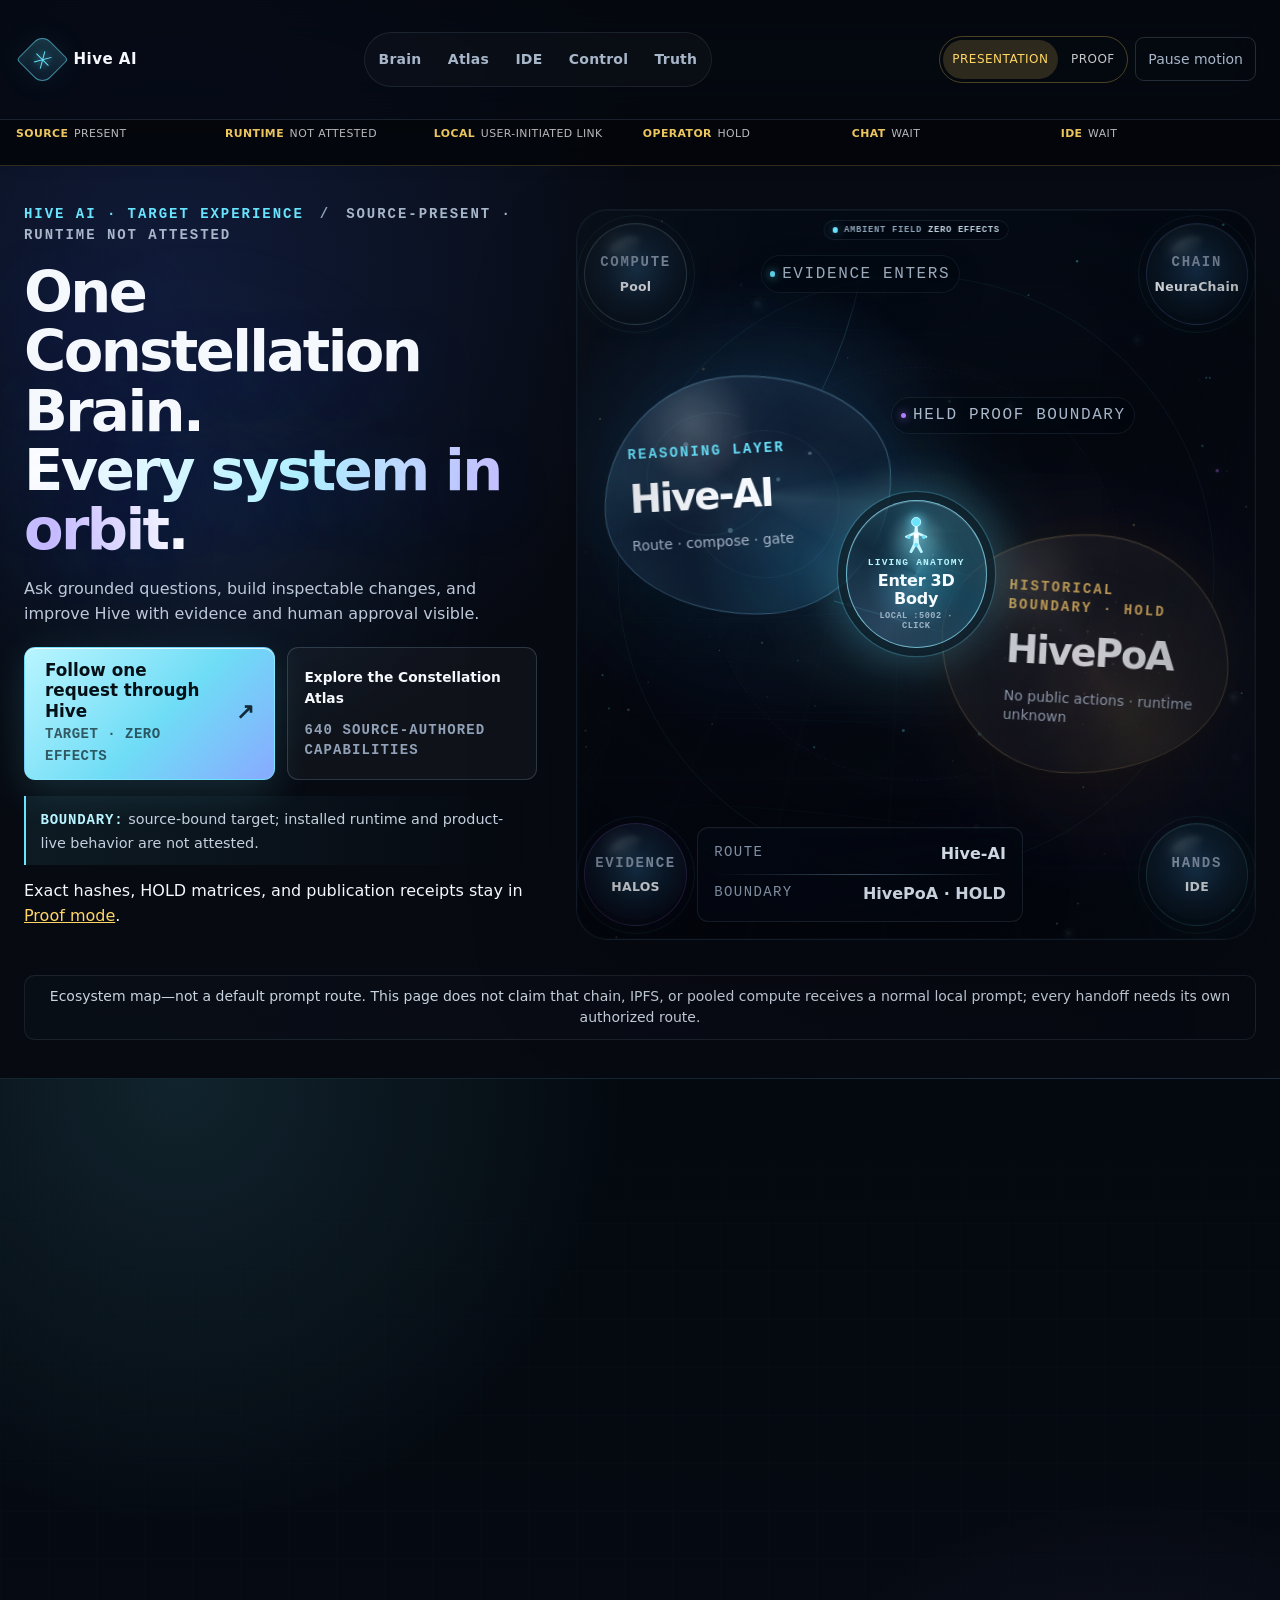
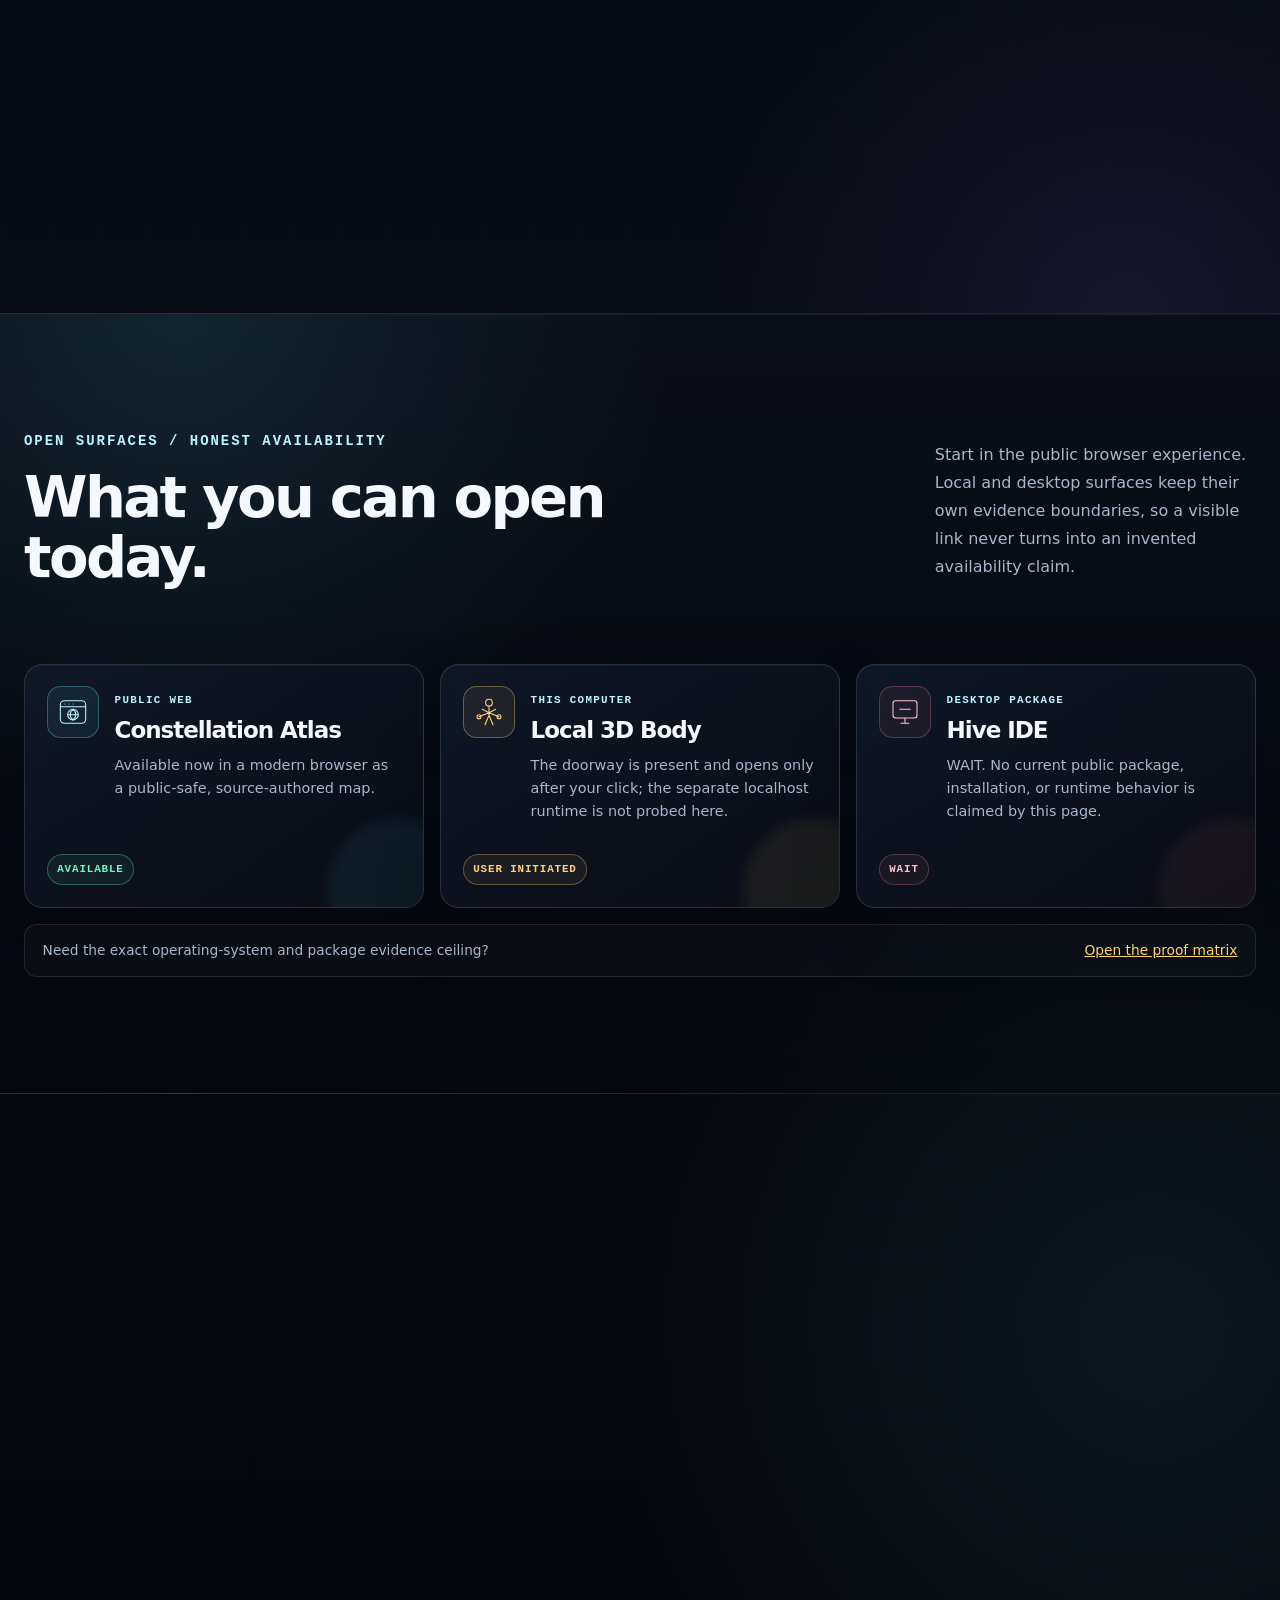
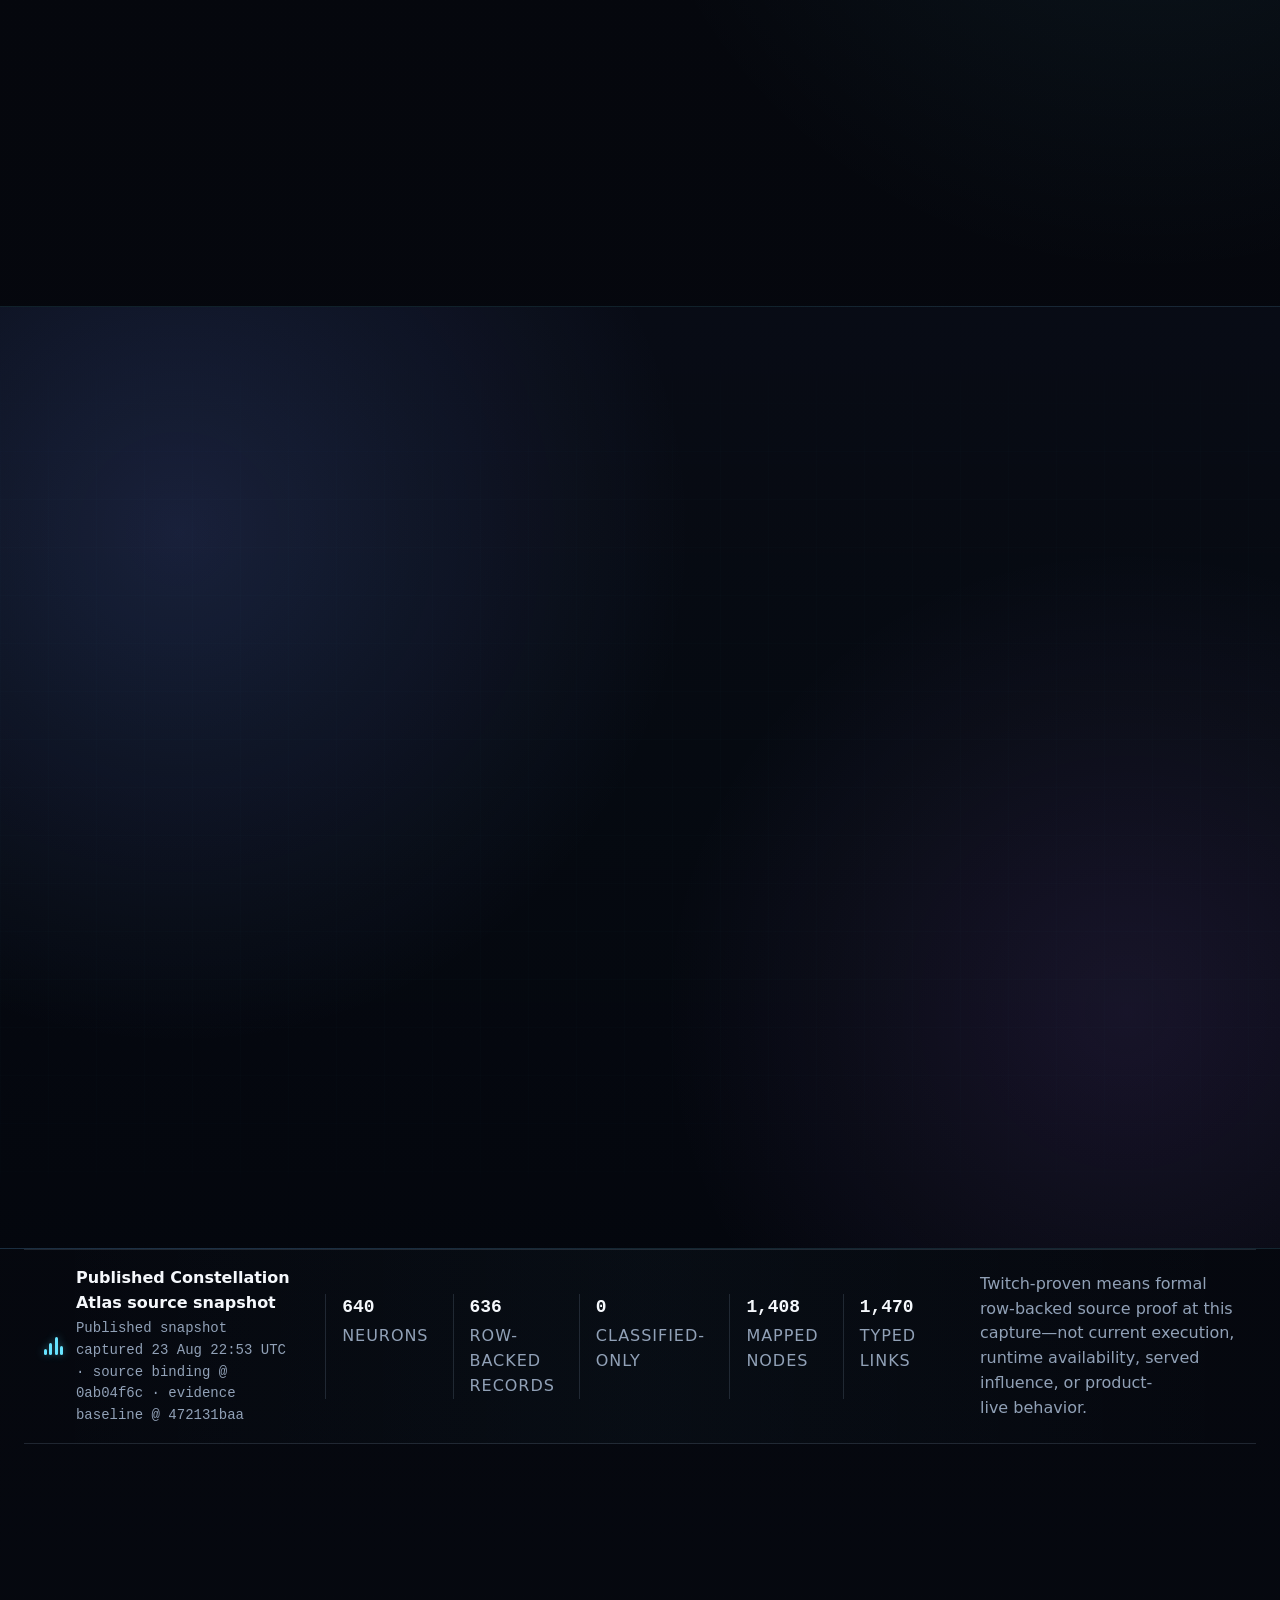
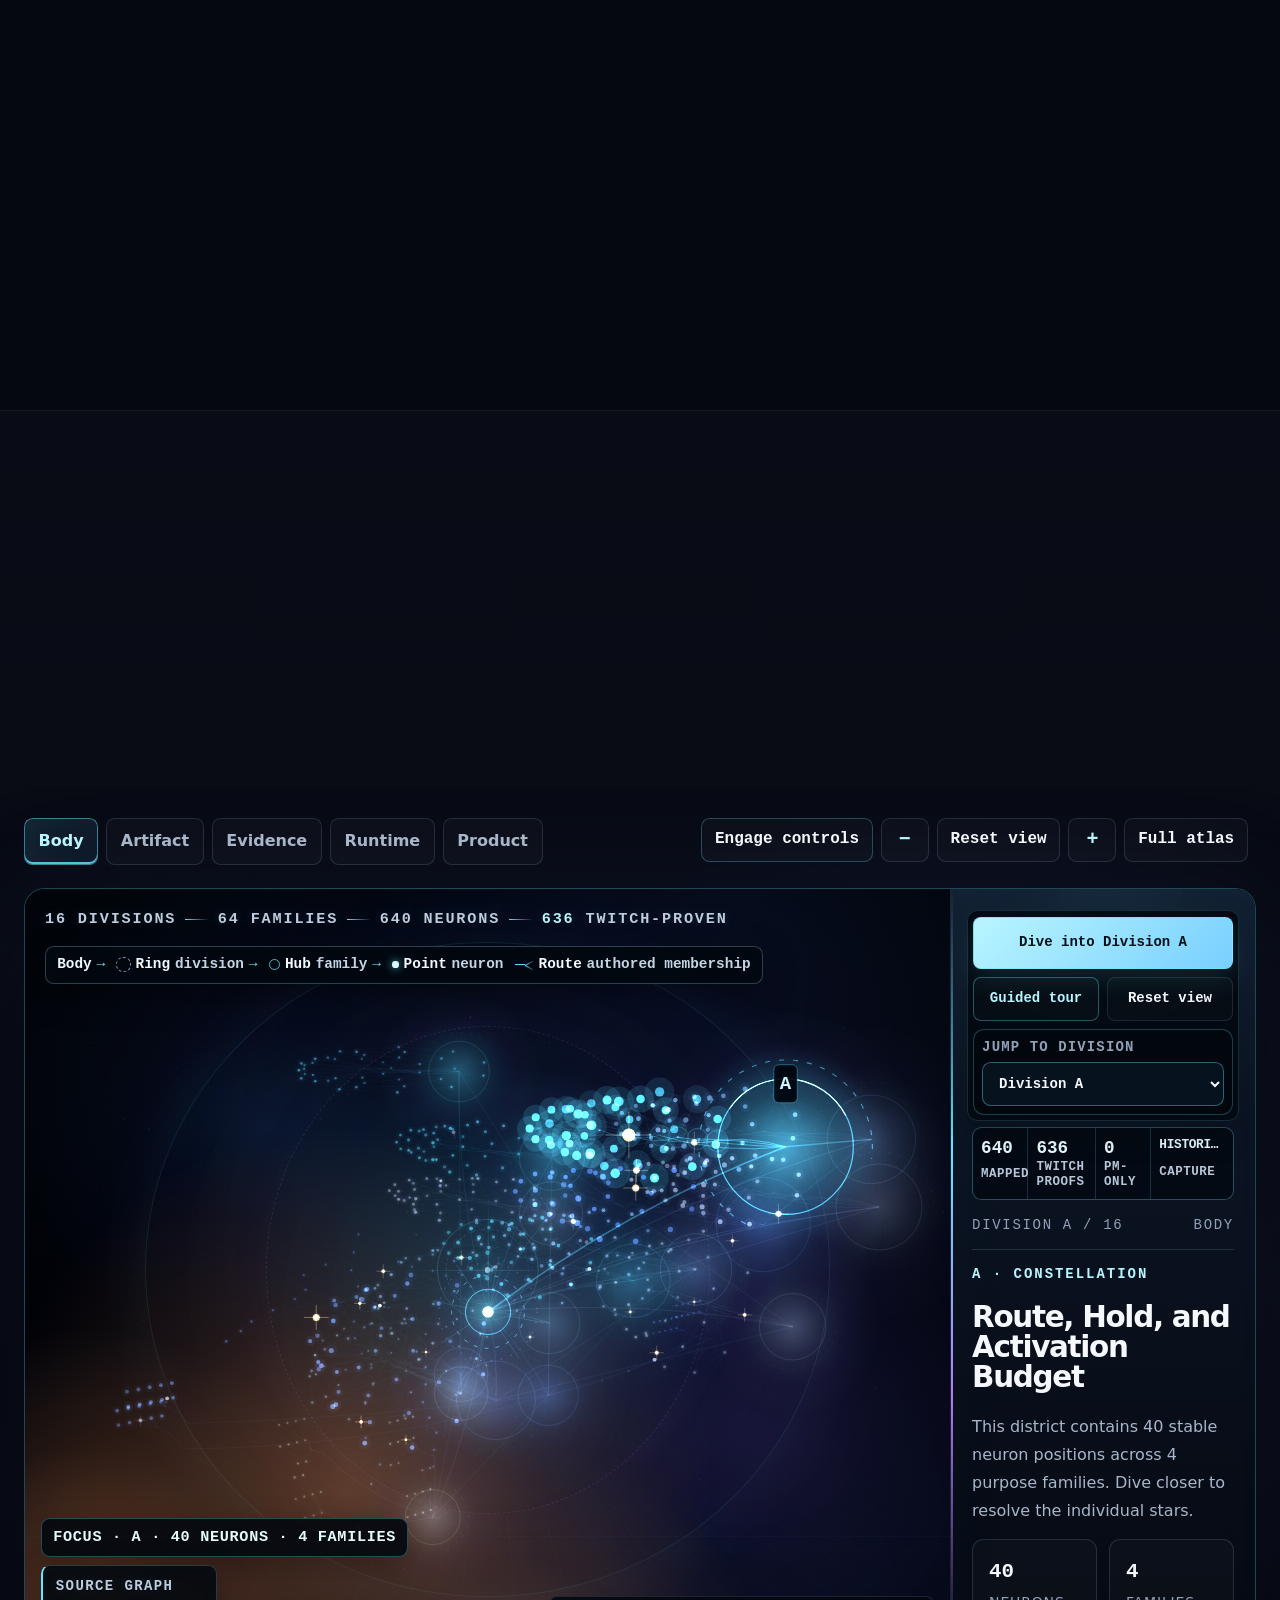
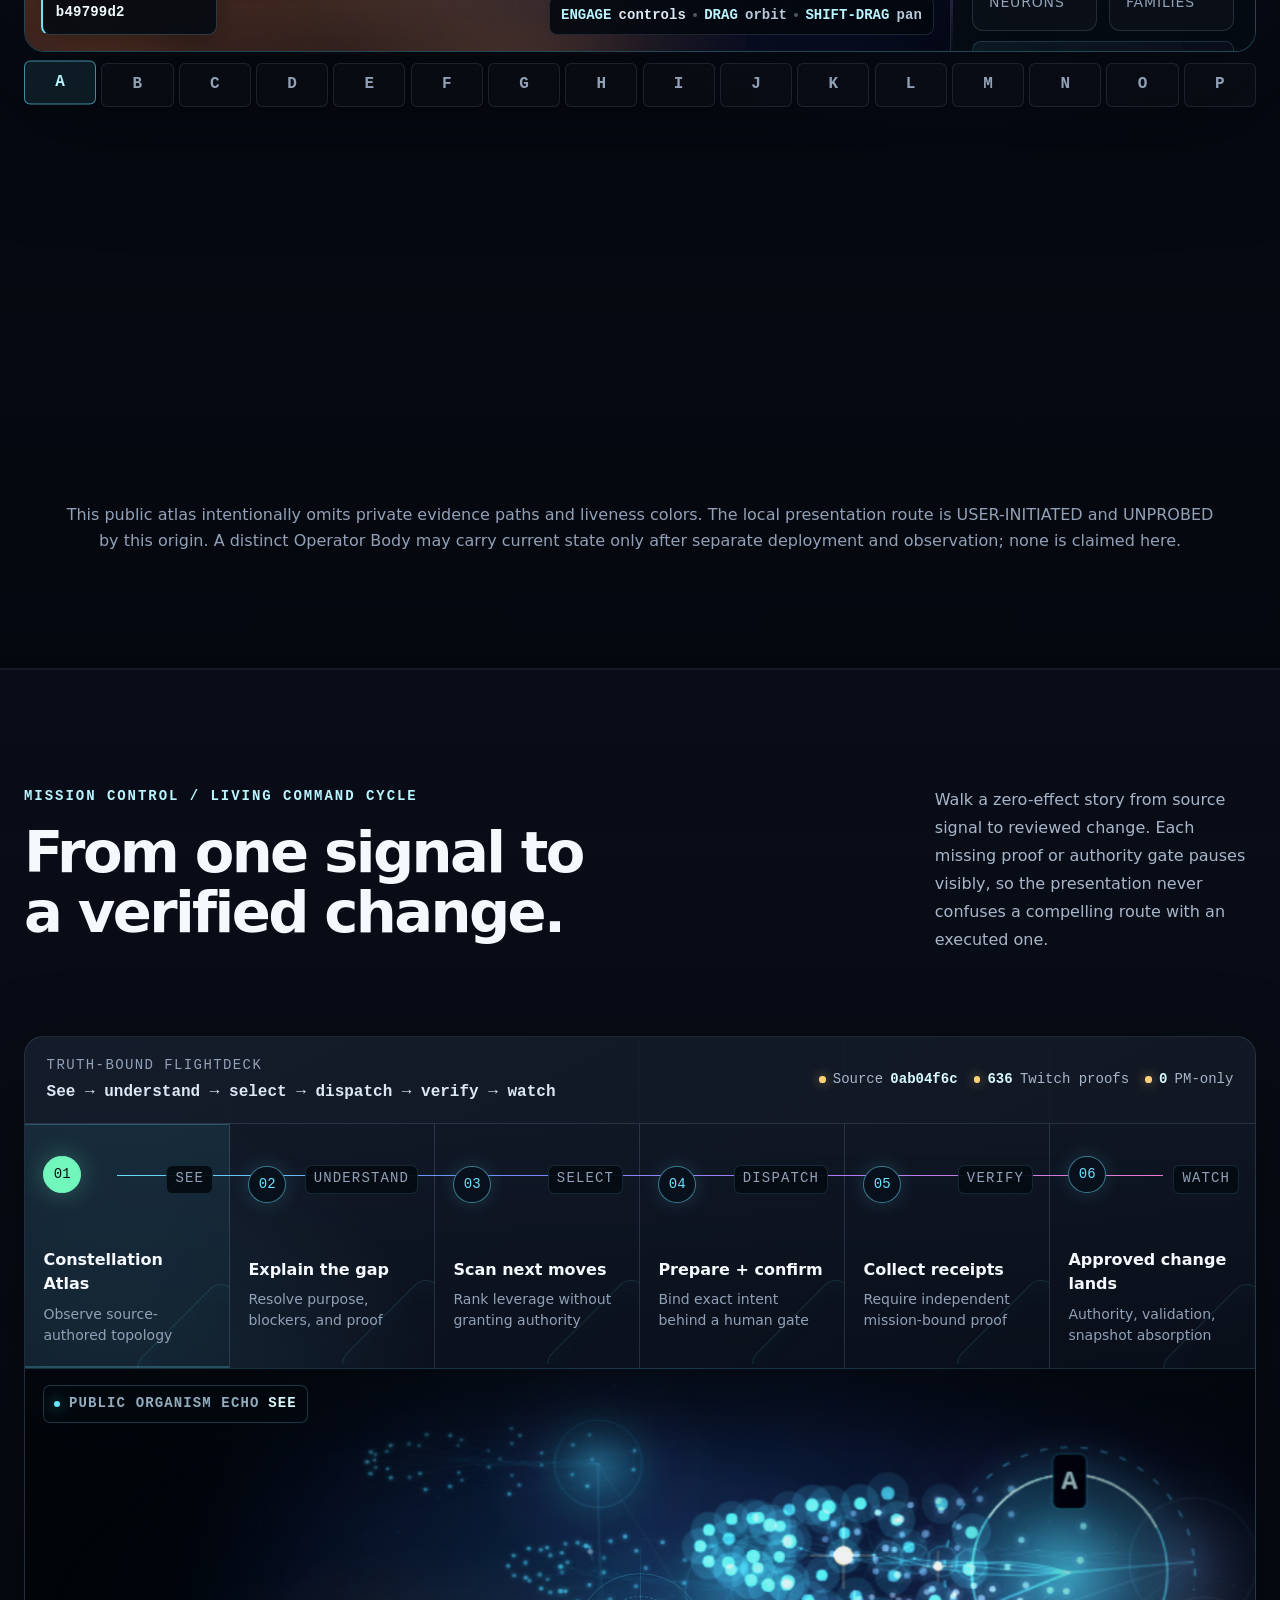
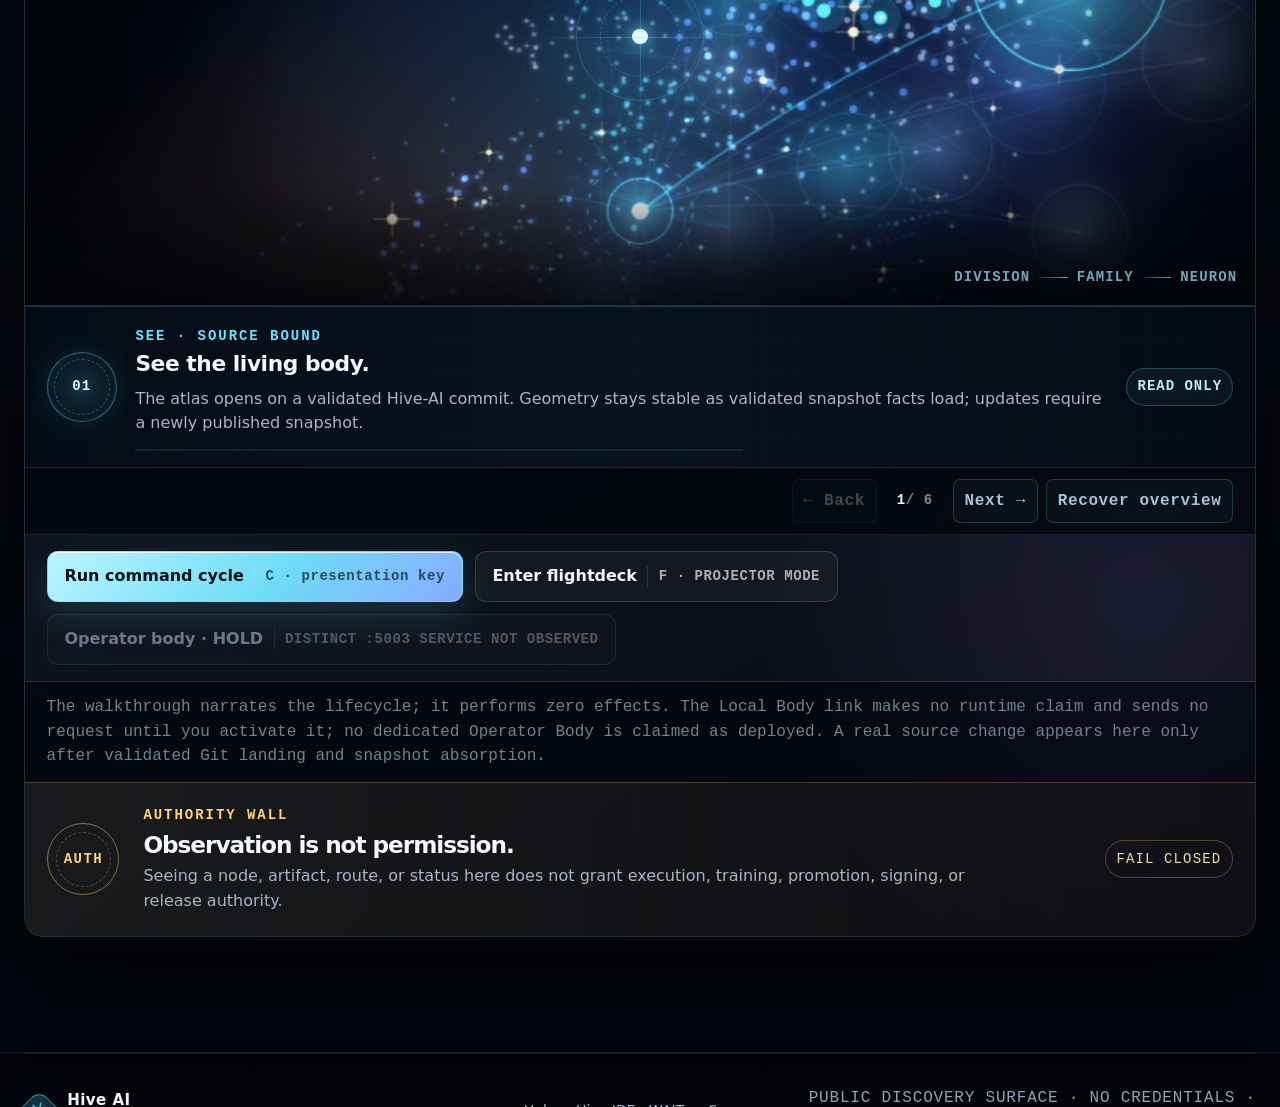
==== commit 0aec9862: "Polish public hub presentation flow" ====
--- a/index.html
+++ b/index.html
@@ -24,7 +24,7 @@
     <link rel="icon" href="/favicon.svg" type="image/svg+xml">
     <link rel="icon" href="/favicon.ico" sizes="any">
     <link rel="manifest" href="/site.webmanifest">
-    <link rel="stylesheet" href="/hub-assets/hub.css?v=galaxy-stark-v23">
+    <link rel="stylesheet" href="/hub-assets/hub.css?v=galaxy-stark-v24">
     <title>Hive AI — One Constellation Brain, Visible Proof</title>
     <script type="application/ld+json">
       {
@@ -96,12 +96,12 @@
             </a>
             <a class="button button-quiet" data-hero-atlas-cta href="#galaxy"><span>Explore the Constellation Atlas</span><small>640 source-authored capabilities</small></a>
           </div>
-          <div class="hero-outcomes" aria-label="Hive target experiences">
+          <div class="hero-outcomes" aria-label="Hive target experiences" data-proof-depth>
             <span><b>Ask Hive</b><small>Ground answers in visible evidence.</small></span>
             <span><b>Build with Hive</b><small>Shape changes you can inspect.</small></span>
             <span><b>Improve Hive</b><small>Promote only after proof.</small></span>
           </div>
-          <div class="hero-status-rail" aria-label="Current public evidence boundaries">
+          <div class="hero-status-rail" aria-label="Current public evidence boundaries" data-proof-depth>
             <span>SOURCE ATLAS PRESENT · SNAPSHOT FRESHNESS HOLD · RUNTIME NOT ATTESTED</span>
             <span>LOCAL BODY LINK · USER INITIATED · OPERATOR HOLD · CHAT WAIT · IDE WAIT · HIVEPOA QUARANTINED</span>
           </div>
@@ -181,11 +181,52 @@
         </div>
       </section>
 
+      <section class="availability-summary section-pad" id="availability" data-presentation-only aria-labelledby="availability-title">
+        <div class="section-shell availability-shell">
+          <header class="section-heading availability-heading" data-reveal>
+            <div>
+              <p class="eyebrow">Open surfaces / honest availability</p>
+              <h2 id="availability-title">What you can open today.</h2>
+            </div>
+            <p>Start in the public browser experience. Local and desktop surfaces keep their own evidence boundaries, so a visible link never turns into an invented availability claim.</p>
+          </header>
+
+          <div class="availability-grid" role="list" aria-label="Hive surface availability summary">
+            <article data-state="available" role="listitem" data-reveal>
+              <span class="availability-mark" aria-hidden="true">
+                <svg viewBox="0 0 48 48" focusable="false"><rect x="5" y="7" width="38" height="34" rx="6"></rect><path d="M5 16h38M12 12h.01M18 12h.01M24 12h.01"></path><circle cx="24" cy="28" r="8"></circle><path d="M16 28h16M24 20c2.8 2.2 4.2 4.9 4.2 8s-1.4 5.8-4.2 8c-2.8-2.2-4.2-4.9-4.2-8s1.4-5.8 4.2-8Z"></path></svg>
+              </span>
+              <div><small>PUBLIC WEB</small><h3>Constellation Atlas</h3><p>Available now in a modern browser as a public-safe, source-authored map.</p></div>
+              <strong>AVAILABLE</strong>
+            </article>
+            <article data-state="local" role="listitem" data-reveal>
+              <span class="availability-mark" aria-hidden="true">
+                <svg viewBox="0 0 48 48" focusable="false"><circle cx="24" cy="10" r="5"></circle><path d="M24 15v14M14 20l10 5 10-5M18 43l6-14 6 14M9 31l15-6 15 6"></path><circle cx="9" cy="31" r="3"></circle><circle cx="39" cy="31" r="3"></circle></svg>
+              </span>
+              <div><small>THIS COMPUTER</small><h3>Local 3D Body</h3><p>The doorway is present and opens only after your click; the separate localhost runtime is not probed here.</p></div>
+              <strong>USER INITIATED</strong>
+            </article>
+            <article data-state="wait" role="listitem" data-reveal>
+              <span class="availability-mark" aria-hidden="true">
+                <svg viewBox="0 0 48 48" focusable="false"><rect x="6" y="7" width="36" height="26" rx="4"></rect><path d="M18 41h12M24 33v8M16 20h16"></path></svg>
+              </span>
+              <div><small>DESKTOP PACKAGE</small><h3>Hive IDE</h3><p>WAIT. No current public package, installation, or runtime behavior is claimed by this page.</p></div>
+              <strong>WAIT</strong>
+            </article>
+          </div>
+
+          <div class="availability-proof" data-reveal>
+            <span>Need the exact operating-system and package evidence ceiling?</span>
+            <button type="button" class="text-button" data-surface-mode-button="proof">Open the proof matrix</button>
+          </div>
+        </div>
+      </section>
+
       <section class="pipeline section-shell section-pad" id="pipeline" aria-labelledby="pipeline-title">
         <header class="section-heading compact" data-reveal>
           <p class="eyebrow">Target doctrine / accountable flight path</p>
           <h2 id="pipeline-title">One request. Seven bounded decisions.</h2>
-          <p>This is the target architecture contract—not a claim that an installed runtime executed it now. Any absent evidence, route, or authority becomes a HOLD.</p>
+          <p>See where a request goes, why each decision exists, and where missing evidence or authority stops the route instead of hiding uncertainty.</p>
         </header>
         <ol class="pipeline-rail" data-reveal>
           <li><span>01</span><strong>Intent</strong><small>Resolve purpose</small></li>
@@ -198,8 +239,8 @@
         </ol>
         <div class="pipeline-note" data-motion-scene data-reveal>
           <span class="pipeline-wave" aria-hidden="true"><i></i><i></i><i></i><i></i><i></i></span>
-          <p><strong>The hub shows the target flight plan.</strong> A halo with zero admitted evidence cannot pretend it retrieved anything. The local body exposes what actually routed, what held, and which proof or authority was absent when its separate runtime is running.</p>
-          <div class="pipeline-actions">
+          <p><strong>The benefit is an inspectable flight plan.</strong> A route cannot pretend that missing evidence exists, and every HOLD remains visible before a change can move forward.</p>
+          <div class="pipeline-actions" data-proof-depth>
             <a class="button button-quiet local-body-link" data-local-context-link data-local-presentation="1" href="http://127.0.0.1:5002/constellation/body?presentation=1" target="hive-local-body" rel="noopener noreferrer"><span>Open Local Body</span><small>:5002 · user initiated · unprobed here</small></a>
             <span class="is-disabled" aria-disabled="true">Operator body HOLD · distinct :5003 service not observed</span>
           </div>
@@ -211,12 +252,26 @@
           <header class="section-heading architecture-heading" data-reveal>
             <div>
               <p class="eyebrow">Published source architecture / translated</p>
-              <h2 id="architecture-title">The atlas is a map of machinery.</h2>
-            </div>
-            <p>Hive keeps its own vocabulary because the architecture is different. Every metaphor below names a bounded mechanism, status, or interface—not decorative lore.</p>
+              <h2 id="architecture-title">See how Hive turns a request into accountable work.</h2>
+            </div>
+            <p>The landing view explains the benefit in plain language. Proof mode keeps the exact source terms, historical cuts, matrices, and evidence ceilings available when you need them.</p>
           </header>
 
-          <div class="constellation-brief" data-reveal>
+          <div class="benefit-browser" data-presentation-only data-reveal aria-label="Request benefits overview">
+            <div class="benefit-browser-bar" aria-hidden="true">
+              <span><i></i><i></i><i></i></span>
+              <strong>HIVE / REQUEST TRACE</strong>
+              <em>READ ONLY</em>
+            </div>
+            <div class="benefit-browser-body">
+              <article><span>01 · ASK</span><h3>Know why an answer is grounded.</h3><p>See which evidence supports the response and which missing source keeps it on HOLD.</p></article>
+              <article><span>02 · BUILD</span><h3>Inspect the route, not a black box.</h3><p>Follow bounded specialist work from intent through composition without inventing hidden effects.</p></article>
+              <article><span>03 · IMPROVE</span><h3>Promote only after proof.</h3><p>Keep validation, human approval, release, and observed behavior as separate gates.</p></article>
+            </div>
+            <p class="benefit-browser-footer">The exact source vocabulary and forensic detail remain intact in <button type="button" class="text-button" data-surface-mode-button="proof">Proof mode</button>.</p>
+          </div>
+
+          <div class="constellation-brief" data-reveal data-proof-depth>
             <article class="constellation-core" data-motion-scene>
               <div class="constellation-core-orbits" aria-hidden="true"><i></i><i></i><i></i></div>
               <p class="eyebrow">PUBLISHED SOURCE SNAPSHOT @ 0ab04f6c · captured 2026-08-23 22:53:32 UTC</p>
@@ -251,7 +306,7 @@
             </div>
           </div>
 
-          <div class="mechanism-grid" data-metaphor-definitions aria-label="Hive metaphor to mechanism definitions">
+          <div class="mechanism-grid" data-metaphor-definitions aria-label="Hive metaphor to mechanism definitions" data-proof-depth>
             <article data-reveal><span>01 / CAPABILITY</span><h3>Neuron</h3><p>A stable narrow-purpose capability address. Its substrate can be fitted, neural, or deterministic, with explicit implementation, evidence, and lifecycle identity.</p><small>Not one scalar model weight. At this source cut: 448 trainable-classified · 192 deterministic-classified.</small></article>
             <article data-reveal><span>02 / EVIDENCE</span><h3>Halo</h3><p>The declared bounded retrieval-and-evidence contract attached to a neuron.</p><small>EVIDENCE BASELINE @ 472131baa: zero populated Halo sections and zero indexes. This says nothing about a current installed service.</small></article>
             <article data-reveal><span>03 / TAXONOMY</span><h3>Division + family</h3><p>The stable hierarchy that groups related capabilities and keeps routing legible.</p><small>The atlas division ring is visual geometry—not a halo.</small></article>
@@ -260,7 +315,7 @@
             <article data-reveal><span>06 / INTERFACE</span><h3>Living Anatomy</h3><p>A future reserved local visual and operator overlay for constellation state that requires separate attestation.</p><small>The public Atlas is source-authored; Living Anatomy requires its own local runtime evidence and never becomes brain authority.</small></article>
           </div>
 
-          <div class="architecture-live-boundary" data-architecture-live-boundary data-reveal aria-label="Architecture versus live product surfaces">
+          <div class="architecture-live-boundary" data-architecture-live-boundary data-reveal aria-label="Architecture versus live product surfaces" data-proof-depth>
             <article><span>01 · PUBLIC</span><strong>Source architecture</strong><p>Topology, vocabulary, source commit, graph binding, and bounded public claims.</p><small>Never local runtime telemetry.</small></article>
             <i aria-hidden="true">→</i>
              <article><span>02 · LOCAL · HOLD</span><strong>Presentation body</strong><p>An explicit local route whose availability and generation are not probed by this page.</p><small>No local runtime PASS is claimed.</small></article>
@@ -288,7 +343,7 @@
         <p class="truth-boundary">Twitch-proven means formal row-backed source proof at this capture—not current execution, runtime availability, served influence, or product-live behavior.</p>
       </section>
 
-      <section class="systems section-shell section-pad" id="systems" aria-labelledby="systems-title">
+      <section class="systems section-shell section-pad" id="systems" aria-labelledby="systems-title" data-proof-depth>
         <header class="section-heading" data-reveal>
           <p class="eyebrow">Target body / two distinct planes</p>
           <h2 id="systems-title">The brain and proof plane have different jobs.</h2>
@@ -411,7 +466,7 @@
         </div>
       </section>
 
-      <section class="organism section-pad" id="ecosystem" aria-labelledby="ecosystem-title">
+      <section class="organism section-pad" id="ecosystem" aria-labelledby="ecosystem-title" data-proof-depth>
         <div class="section-shell">
           <header class="section-heading" data-reveal>
             <p class="eyebrow">Target organ constellation / one body</p>
@@ -532,7 +587,7 @@
           <header class="section-heading compact" data-reveal>
             <p class="eyebrow">Constellation Atlas / published source snapshot</p>
             <h2 id="anatomy-title">Explore 640 source-authored capabilities.</h2>
-            <p>Open the full atlas, then orbit, pan, pinch, or pointer-zoom through exact authored division, family, and neuron coordinates. Every public point remains neutral. The local <code>:5002</code> presentation route is a fixed, user-initiated, unprobed handoff; a distinct Operator Body may carry current state only after separate <code>:5003</code> deployment and observation.</p>
+            <p>Orbit, pan, pinch, or pointer-zoom through exact authored division, family, and neuron coordinates. The map explains how Hive is organized; its Local 3D Body doorway remains an explicit user click, never an automatic runtime claim.</p>
           </header>
 
           <div class="galaxy-commandbar">
@@ -701,7 +756,7 @@
               <p class="eyebrow">Mission Control / living command cycle</p>
               <h2 id="mission-title">From one signal to a verified change.</h2>
             </div>
-            <p>Walk the complete zero-effect presentation story here. The local <code>:5002</code> presentation route is available only through a user-initiated, unprobed doorway; the distinct <code>:5003</code> Operator Body is disabled until it is independently observed. Chat remains WAIT.</p>
+            <p>Walk a zero-effect story from source signal to reviewed change. Each missing proof or authority gate pauses visibly, so the presentation never confuses a compelling route with an executed one.</p>
           </header>
 
           <div class="mission-machine" data-command-cycle data-command-state="idle" data-motion-scene data-reveal>
@@ -825,7 +880,7 @@
           </div>
         </article>
       </section>
-      <section class="access section-pad" id="access" aria-labelledby="access-title">
+      <section class="access section-pad" id="access" aria-labelledby="access-title" data-proof-depth>
         <div class="section-shell access-shell" data-reveal>
           <div class="access-visual" aria-hidden="true">
             <div class="terminal-dots"><i></i><i></i><i></i></div>
@@ -862,8 +917,8 @@
 
     <div class="toast" data-toast role="status" aria-live="polite" aria-atomic="true"></div>
     <noscript>
-      <div class="noscript-banner">Source freshness, manifest validation, and motion controls need JavaScript. All navigation remains available; no package or live-source claim is authorized by this fallback.</div>
+      <div class="noscript-banner">Source freshness, manifest validation, and motion controls need JavaScript. Source and proof sections remain readable, interactive mode controls stay hidden, and no package or live-source claim is authorized by this fallback.</div>
     </noscript>
-    <script type="module" src="/hub-assets/hub.js?v=galaxy-stark-v23"></script>
+    <script type="module" src="/hub-assets/hub.js?v=galaxy-stark-v24"></script>
   </body>
 </html>
--- a/hub-assets/hub.css
+++ b/hub-assets/hub.css
@@ -10983,3 +10983,494 @@
 }
 
 /* GALAXY_STARK_V23_COSMIC_REEF_END */
+
+/* GALAXY_STARK_V24_PUBLIC_HUB_POLISH
+   Keep the exact proof surface in the document, but make Presentation mode
+   benefit-first, compact, and legible at common desktop and phone widths. */
+
+.availability-summary {
+  position: relative;
+  overflow: clip;
+  border-block: 1px solid rgba(177, 211, 240, 0.1);
+  background:
+    radial-gradient(circle at 14% 0%, rgba(104, 228, 255, 0.11), transparent 31rem),
+    linear-gradient(180deg, rgba(10, 15, 25, 0.8), rgba(5, 8, 15, 0.42));
+}
+
+.availability-shell,
+.availability-heading > *,
+.availability-grid > *,
+.benefit-browser,
+.benefit-browser > *,
+.benefit-browser-body > * {
+  min-width: 0;
+}
+
+.availability-heading {
+  align-items: end;
+}
+
+.availability-grid {
+  display: grid;
+  grid-template-columns: repeat(3, minmax(0, 1fr));
+  gap: 1rem;
+  margin-top: 2.25rem;
+}
+
+.availability-grid article {
+  position: relative;
+  display: grid;
+  grid-template-columns: 3.25rem minmax(0, 1fr);
+  grid-template-rows: 1fr auto;
+  gap: 1rem;
+  min-height: 15.25rem;
+  padding: 1.35rem;
+  overflow: hidden;
+  border: 1px solid rgba(177, 211, 240, 0.16);
+  border-radius: 1.15rem;
+  background: linear-gradient(145deg, rgba(19, 27, 43, 0.82), rgba(8, 12, 21, 0.92));
+  box-shadow: inset 0 1px rgba(255, 255, 255, 0.035), 0 1.5rem 4rem rgba(0, 0, 0, 0.18);
+}
+
+.availability-grid article::after {
+  position: absolute;
+  right: -3rem;
+  bottom: -3.5rem;
+  width: 9rem;
+  height: 9rem;
+  border-radius: 50%;
+  background: rgba(104, 228, 255, 0.07);
+  filter: blur(0.4rem);
+  content: "";
+}
+
+.availability-grid article[data-state="local"]::after {
+  background: rgba(255, 210, 122, 0.08);
+}
+
+.availability-grid article[data-state="wait"]::after {
+  background: rgba(255, 141, 154, 0.065);
+}
+
+.availability-mark {
+  display: grid;
+  place-items: center;
+  width: 3.25rem;
+  height: 3.25rem;
+  border: 1px solid rgba(104, 228, 255, 0.3);
+  border-radius: 0.85rem;
+  color: var(--cyan-bright);
+  background: rgba(104, 228, 255, 0.07);
+}
+
+.availability-mark svg {
+  width: 2rem;
+  height: 2rem;
+  fill: none;
+  stroke: currentColor;
+  stroke-width: 1.6;
+  stroke-linecap: round;
+  stroke-linejoin: round;
+}
+
+.availability-grid article[data-state="local"] .availability-mark {
+  border-color: rgba(255, 210, 122, 0.34);
+  color: var(--amber);
+  background: rgba(255, 210, 122, 0.07);
+}
+
+.availability-grid article[data-state="wait"] .availability-mark {
+  border-color: rgba(255, 141, 154, 0.27);
+  color: #ffc1c8;
+  background: rgba(255, 141, 154, 0.055);
+}
+
+.availability-grid article > div small,
+.benefit-browser-body article > span {
+  color: var(--cyan-bright);
+  font-family: var(--mono);
+  font-size: 0.68rem;
+  font-weight: 750;
+  letter-spacing: 0.12em;
+  text-transform: uppercase;
+}
+
+.availability-grid h3 {
+  margin: 0.45rem 0 0.7rem;
+  font-size: clamp(1.25rem, 1.8vw, 1.7rem);
+  line-height: 1.08;
+}
+
+.availability-grid p {
+  margin: 0;
+  color: var(--muted);
+  font-size: 0.9rem;
+  line-height: 1.6;
+}
+
+.availability-grid article > strong {
+  z-index: 1;
+  grid-column: 1 / -1;
+  justify-self: start;
+  padding: 0.38rem 0.6rem;
+  border: 1px solid rgba(113, 246, 188, 0.3);
+  border-radius: 999px;
+  color: var(--green);
+  background: rgba(113, 246, 188, 0.065);
+  font-family: var(--mono);
+  font-size: 0.68rem;
+  letter-spacing: 0.08em;
+}
+
+.availability-grid article[data-state="local"] > strong {
+  border-color: rgba(255, 210, 122, 0.3);
+  color: var(--amber);
+  background: rgba(255, 210, 122, 0.065);
+}
+
+.availability-grid article[data-state="wait"] > strong {
+  border-color: rgba(255, 141, 154, 0.25);
+  color: #ffc1c8;
+  background: rgba(255, 141, 154, 0.055);
+}
+
+.availability-proof {
+  display: flex;
+  flex-wrap: wrap;
+  align-items: baseline;
+  justify-content: space-between;
+  gap: 0.75rem 1.25rem;
+  margin-top: 1rem;
+  padding: 0.95rem 1.1rem;
+  border: 1px solid rgba(177, 211, 240, 0.12);
+  border-radius: 0.8rem;
+  color: var(--muted);
+  background: rgba(255, 255, 255, 0.022);
+  font-size: 0.86rem;
+}
+
+.benefit-browser {
+  overflow: hidden;
+  margin-top: clamp(2rem, 4vw, 3.5rem);
+  border: 1px solid rgba(104, 228, 255, 0.25);
+  border-radius: 1.25rem;
+  background: rgba(7, 11, 19, 0.86);
+  box-shadow: var(--shadow), inset 0 1px rgba(255, 255, 255, 0.05);
+}
+
+.benefit-browser-bar {
+  display: grid;
+  grid-template-columns: 1fr auto 1fr;
+  align-items: center;
+  min-height: 3rem;
+  padding: 0.65rem 0.9rem;
+  border-bottom: 1px solid rgba(177, 211, 240, 0.13);
+  background: rgba(255, 255, 255, 0.035);
+  color: var(--dim);
+  font-family: var(--mono);
+  font-size: 0.65rem;
+  letter-spacing: 0.1em;
+}
+
+.benefit-browser-bar > span {
+  display: flex;
+  gap: 0.38rem;
+}
+
+.benefit-browser-bar i {
+  width: 0.55rem;
+  height: 0.55rem;
+  border-radius: 50%;
+  background: rgba(255, 255, 255, 0.26);
+}
+
+.benefit-browser-bar i:first-child { background: rgba(255, 141, 154, 0.82); }
+.benefit-browser-bar i:nth-child(2) { background: rgba(255, 210, 122, 0.82); }
+.benefit-browser-bar i:last-child { background: rgba(113, 246, 188, 0.82); }
+
+.benefit-browser-bar strong {
+  color: var(--cyan-bright);
+  font-size: inherit;
+}
+
+.benefit-browser-bar em {
+  justify-self: end;
+  color: var(--green);
+  font-style: normal;
+}
+
+.benefit-browser-body {
+  display: grid;
+  grid-template-columns: repeat(3, minmax(0, 1fr));
+}
+
+.benefit-browser-body article {
+  min-height: 15.5rem;
+  padding: clamp(1.4rem, 3vw, 2.4rem);
+  border-right: 1px solid rgba(177, 211, 240, 0.1);
+  background:
+    linear-gradient(180deg, rgba(104, 228, 255, 0.045), transparent 45%),
+    rgba(8, 13, 22, 0.45);
+}
+
+.benefit-browser-body article:last-child {
+  border-right: 0;
+}
+
+.benefit-browser-body article:nth-child(2) {
+  background:
+    linear-gradient(180deg, rgba(109, 141, 255, 0.06), transparent 45%),
+    rgba(8, 13, 22, 0.45);
+}
+
+.benefit-browser-body article:nth-child(3) {
+  background:
+    linear-gradient(180deg, rgba(113, 246, 188, 0.045), transparent 45%),
+    rgba(8, 13, 22, 0.45);
+}
+
+.benefit-browser-body h3 {
+  margin: 1.35rem 0 0.8rem;
+  font-size: clamp(1.5rem, 2.5vw, 2.2rem);
+  line-height: 1.06;
+}
+
+.benefit-browser-body p,
+.benefit-browser-footer {
+  color: var(--muted);
+}
+
+.benefit-browser-body p {
+  margin: 0;
+  font-size: 0.96rem;
+  line-height: 1.7;
+}
+
+.benefit-browser-footer {
+  margin: 0;
+  padding: 0.95rem 1.25rem;
+  border-top: 1px solid rgba(177, 211, 240, 0.1);
+  background: rgba(255, 255, 255, 0.02);
+  font-size: 0.84rem;
+  text-align: center;
+}
+
+.hero-primary-action .button,
+.hero-primary-action .button span,
+.availability-grid article,
+.benefit-browser-body article {
+  max-width: 100%;
+  word-break: normal;
+  overflow-wrap: break-word;
+}
+
+/* If the module cannot initialize, proof is readable and controls that could
+   imply a working mode switch are absent. JavaScript adds the ready marker. */
+body:not([data-surface-mode-ready="true"]) [data-proof-depth] {
+  display: block !important;
+}
+
+body:not([data-surface-mode-ready="true"]) .surface-mode,
+body:not([data-surface-mode-ready="true"]) .hero-mode-hint,
+body:not([data-surface-mode-ready="true"]) .proof-teaser,
+body:not([data-surface-mode-ready="true"]) .availability-proof,
+body:not([data-surface-mode-ready="true"]) .benefit-browser-footer {
+  display: none !important;
+}
+
+@media (min-width: 42.01rem) {
+  .hero-primary-action {
+    display: grid;
+    grid-template-columns: repeat(2, minmax(0, 1fr));
+    align-items: stretch;
+    width: 100%;
+  }
+
+  .hero-primary-action .button {
+    width: 100%;
+    min-height: 4.75rem;
+    text-align: left;
+  }
+
+  .hero-primary-action > .button-quiet {
+    flex-direction: column;
+    align-items: flex-start;
+  }
+
+  .hero-primary-action > .button-quiet small {
+    padding-left: 0;
+    border-left: 0;
+    line-height: 1.45;
+  }
+}
+
+/* 1152px+ normal-height presentations get one header row and the organism
+   beside the value proposition. Existing short-window rescue rules remain. */
+@media (min-width: 72rem) and (min-height: 40.01rem) {
+  :root {
+    --topbar-height: 4.25rem;
+  }
+
+  .topbar,
+  .topbar.is-scrolled {
+    grid-template-columns: auto minmax(0, 1fr) auto;
+    grid-template-rows: 1fr;
+    gap: clamp(0.65rem, 1.2vw, 1.25rem);
+    min-height: var(--topbar-height);
+    padding-block: 0.4rem;
+    overflow: hidden;
+  }
+
+  .brand-lockup {
+    grid-column: 1;
+    grid-row: 1;
+  }
+
+  .brand-copy small,
+  .source-badge {
+    display: none;
+  }
+
+  .primary-nav {
+    grid-column: 2;
+    grid-row: 1;
+    justify-self: center;
+    width: max-content;
+    max-width: 100%;
+  }
+
+  .primary-nav a {
+    padding-inline: clamp(0.48rem, 0.72vw, 0.72rem);
+  }
+
+  .topbar-tools {
+    position: static;
+    grid-column: 3;
+    grid-row: 1;
+    gap: 0.45rem;
+  }
+
+  .surface-mode button {
+    min-width: 0;
+    padding-inline: 0.58rem;
+  }
+
+  .motion-toggle {
+    max-width: 8.5rem;
+    overflow: hidden;
+    text-overflow: ellipsis;
+  }
+
+  .hero {
+    grid-template-columns: minmax(0, 0.86fr) minmax(33rem, 1.14fr);
+    align-items: center;
+    gap: clamp(1.5rem, 3vw, 3rem);
+    min-height: calc(100svh - 7.25rem);
+    padding-block: clamp(1.65rem, 4.2vh, 3rem);
+  }
+
+  .hero-copy {
+    max-width: 40rem;
+  }
+
+  .hero-copy h1 {
+    margin-bottom: 1rem;
+    font-size: clamp(3.15rem, 4.5vw, 5.25rem);
+  }
+
+  .hero-lede {
+    font-size: clamp(1rem, 1.2vw, 1.18rem);
+    line-height: 1.62;
+  }
+
+  .hero-primary-action {
+    margin-top: 1.25rem;
+  }
+
+  .hero-system {
+    align-self: center;
+    width: 100%;
+    min-height: clamp(29rem, 39vw, 34rem);
+    margin: 0;
+  }
+
+  .hero-system-boundary {
+    grid-column: 1 / -1;
+    margin-top: -0.5rem;
+  }
+}
+
+@media (max-width: 62rem) {
+  .availability-grid,
+  .benefit-browser-body {
+    grid-template-columns: minmax(0, 1fr);
+  }
+
+  .availability-grid article {
+    min-height: 0;
+  }
+
+  .benefit-browser-body article {
+    min-height: 0;
+    border-right: 0;
+    border-bottom: 1px solid rgba(177, 211, 240, 0.1);
+  }
+
+  .benefit-browser-body article:last-child {
+    border-bottom: 0;
+  }
+}
+
+@media (max-width: 42rem) {
+  .availability-heading {
+    display: block;
+  }
+
+  .availability-grid article {
+    grid-template-columns: 2.8rem minmax(0, 1fr);
+    padding: 1.05rem;
+  }
+
+  .availability-mark {
+    width: 2.8rem;
+    height: 2.8rem;
+  }
+
+  .availability-mark svg {
+    width: 1.65rem;
+    height: 1.65rem;
+  }
+
+  .benefit-browser-bar {
+    grid-template-columns: 1fr auto;
+  }
+
+  .benefit-browser-bar strong {
+    display: none;
+  }
+
+  .benefit-browser-body article {
+    padding: 1.35rem;
+  }
+}
+
+@media (prefers-reduced-motion: reduce) {
+  .availability-grid article,
+  .benefit-browser {
+    scroll-behavior: auto;
+  }
+}
+
+@media (forced-colors: active) {
+  .availability-grid article,
+  .availability-mark,
+  .availability-grid article > strong,
+  .availability-proof,
+  .benefit-browser {
+    border-color: CanvasText;
+    background: Canvas;
+    box-shadow: none;
+  }
+}
+
+/* GALAXY_STARK_V24_PUBLIC_HUB_POLISH_END */
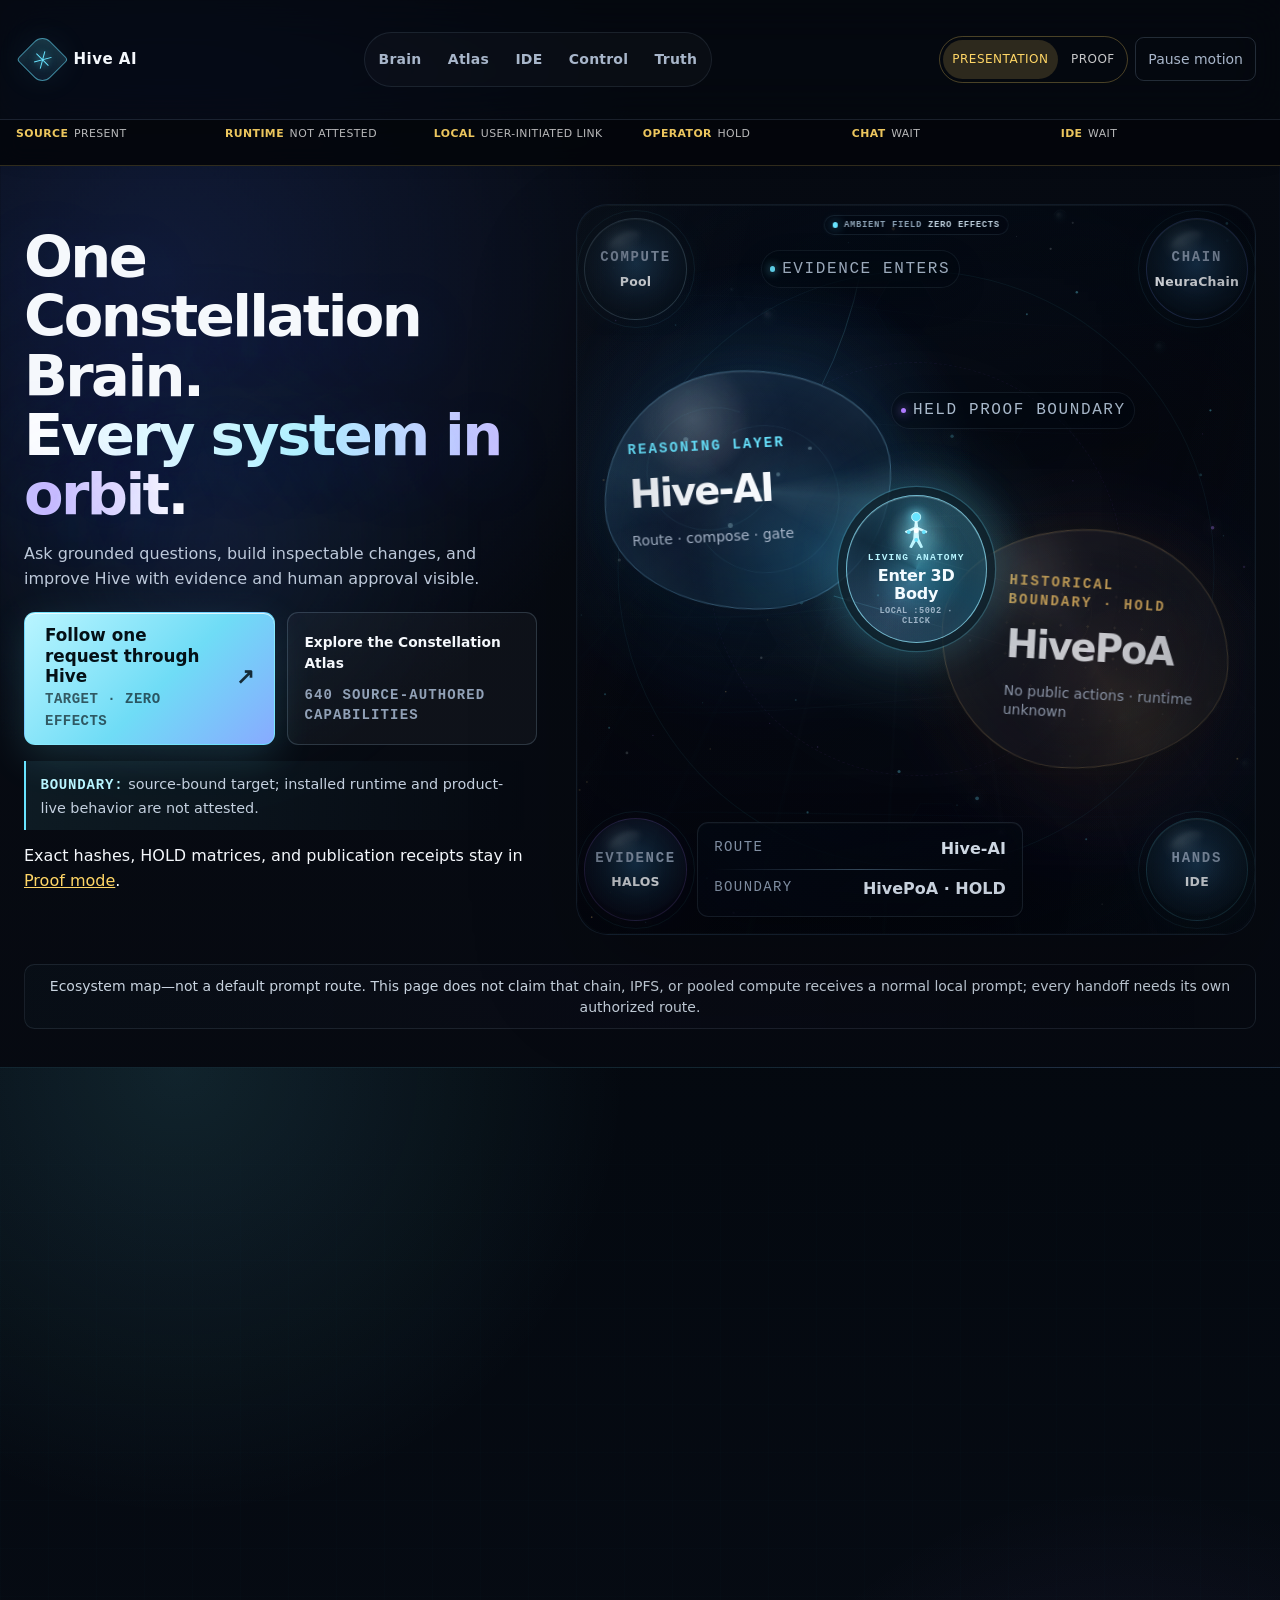
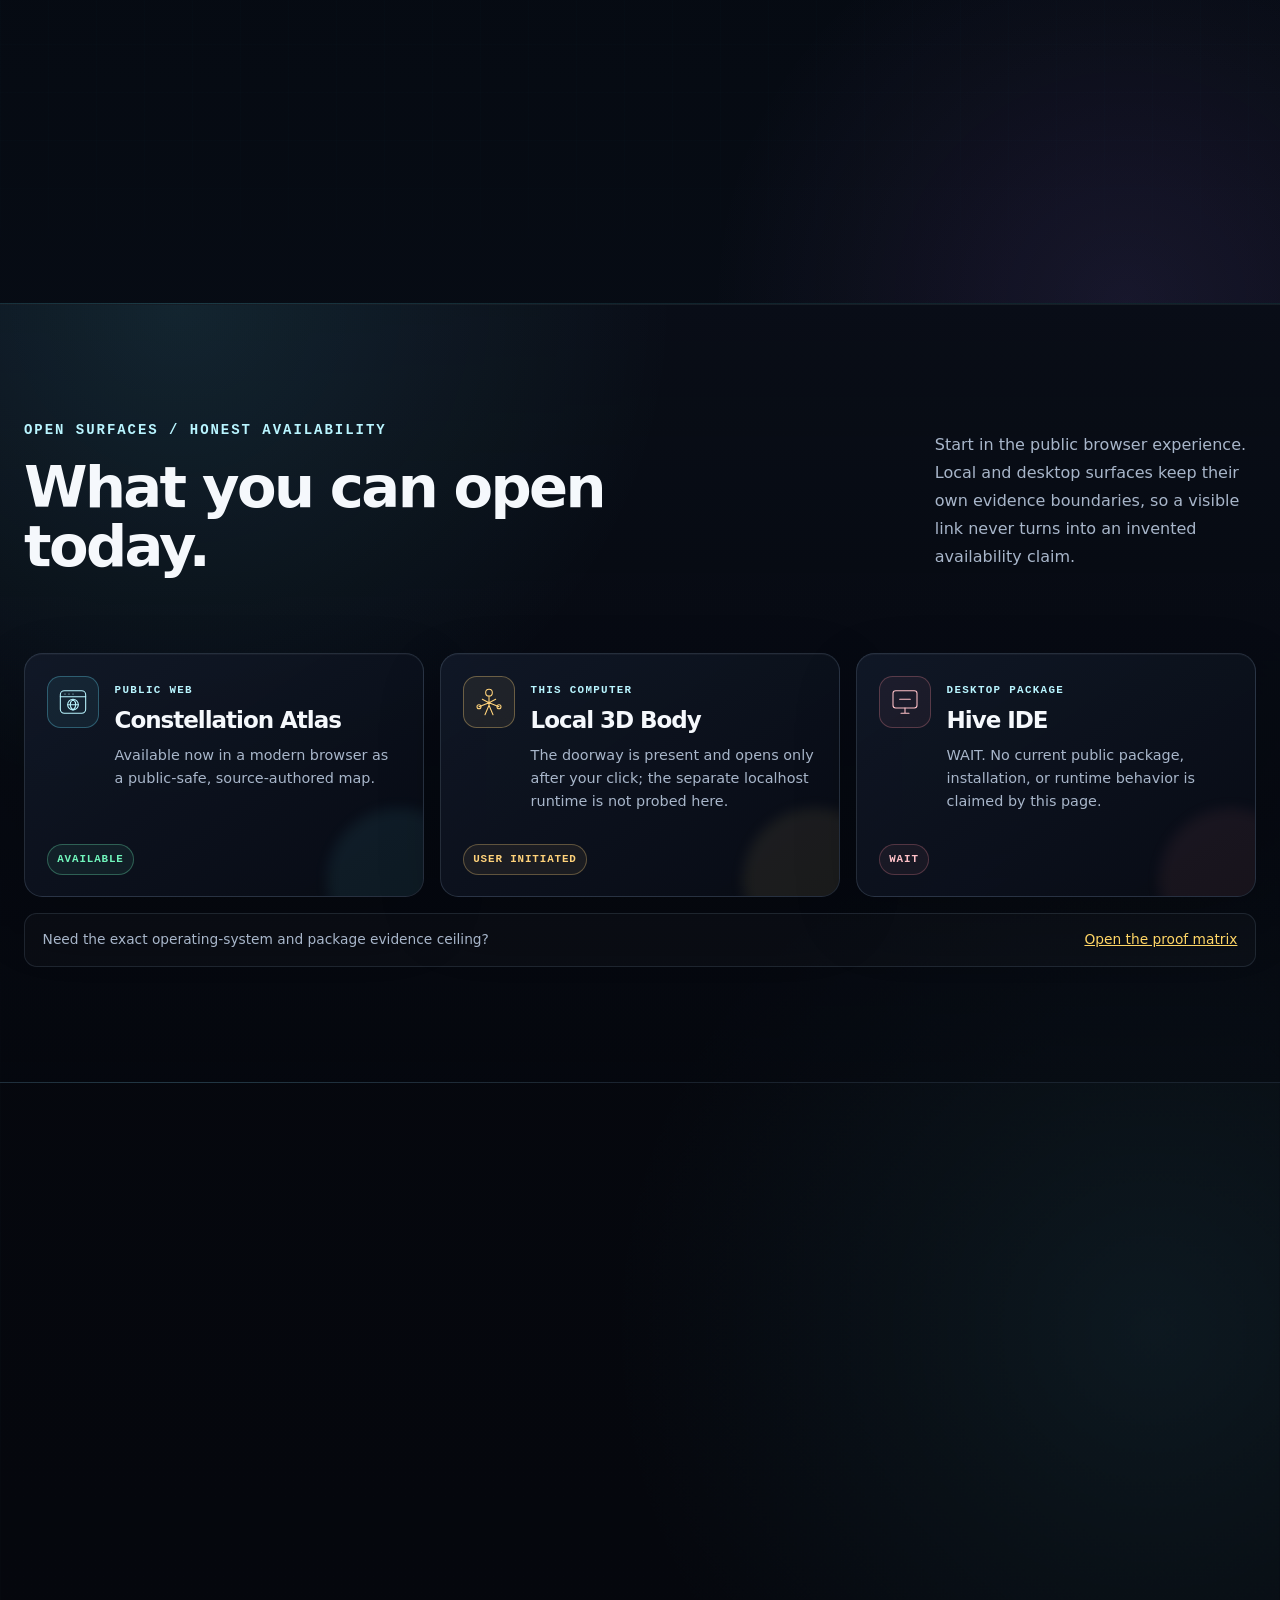
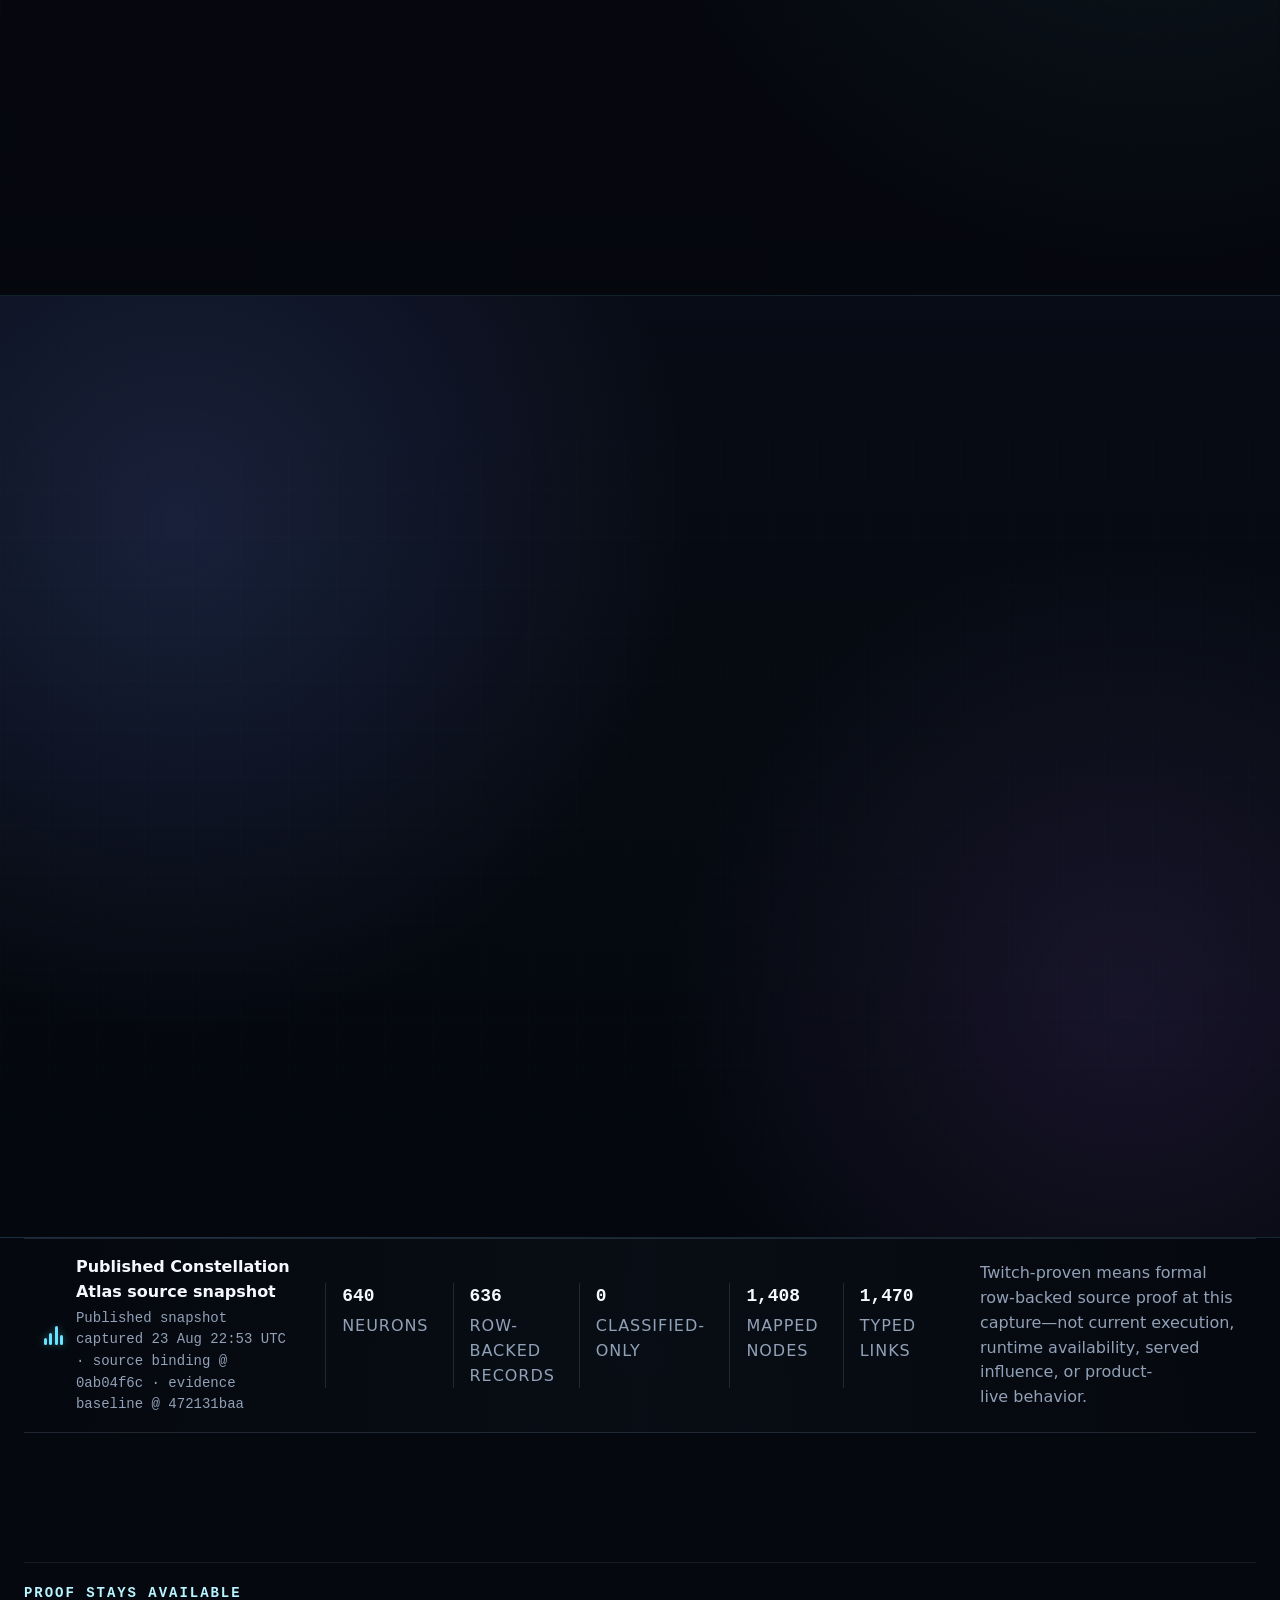
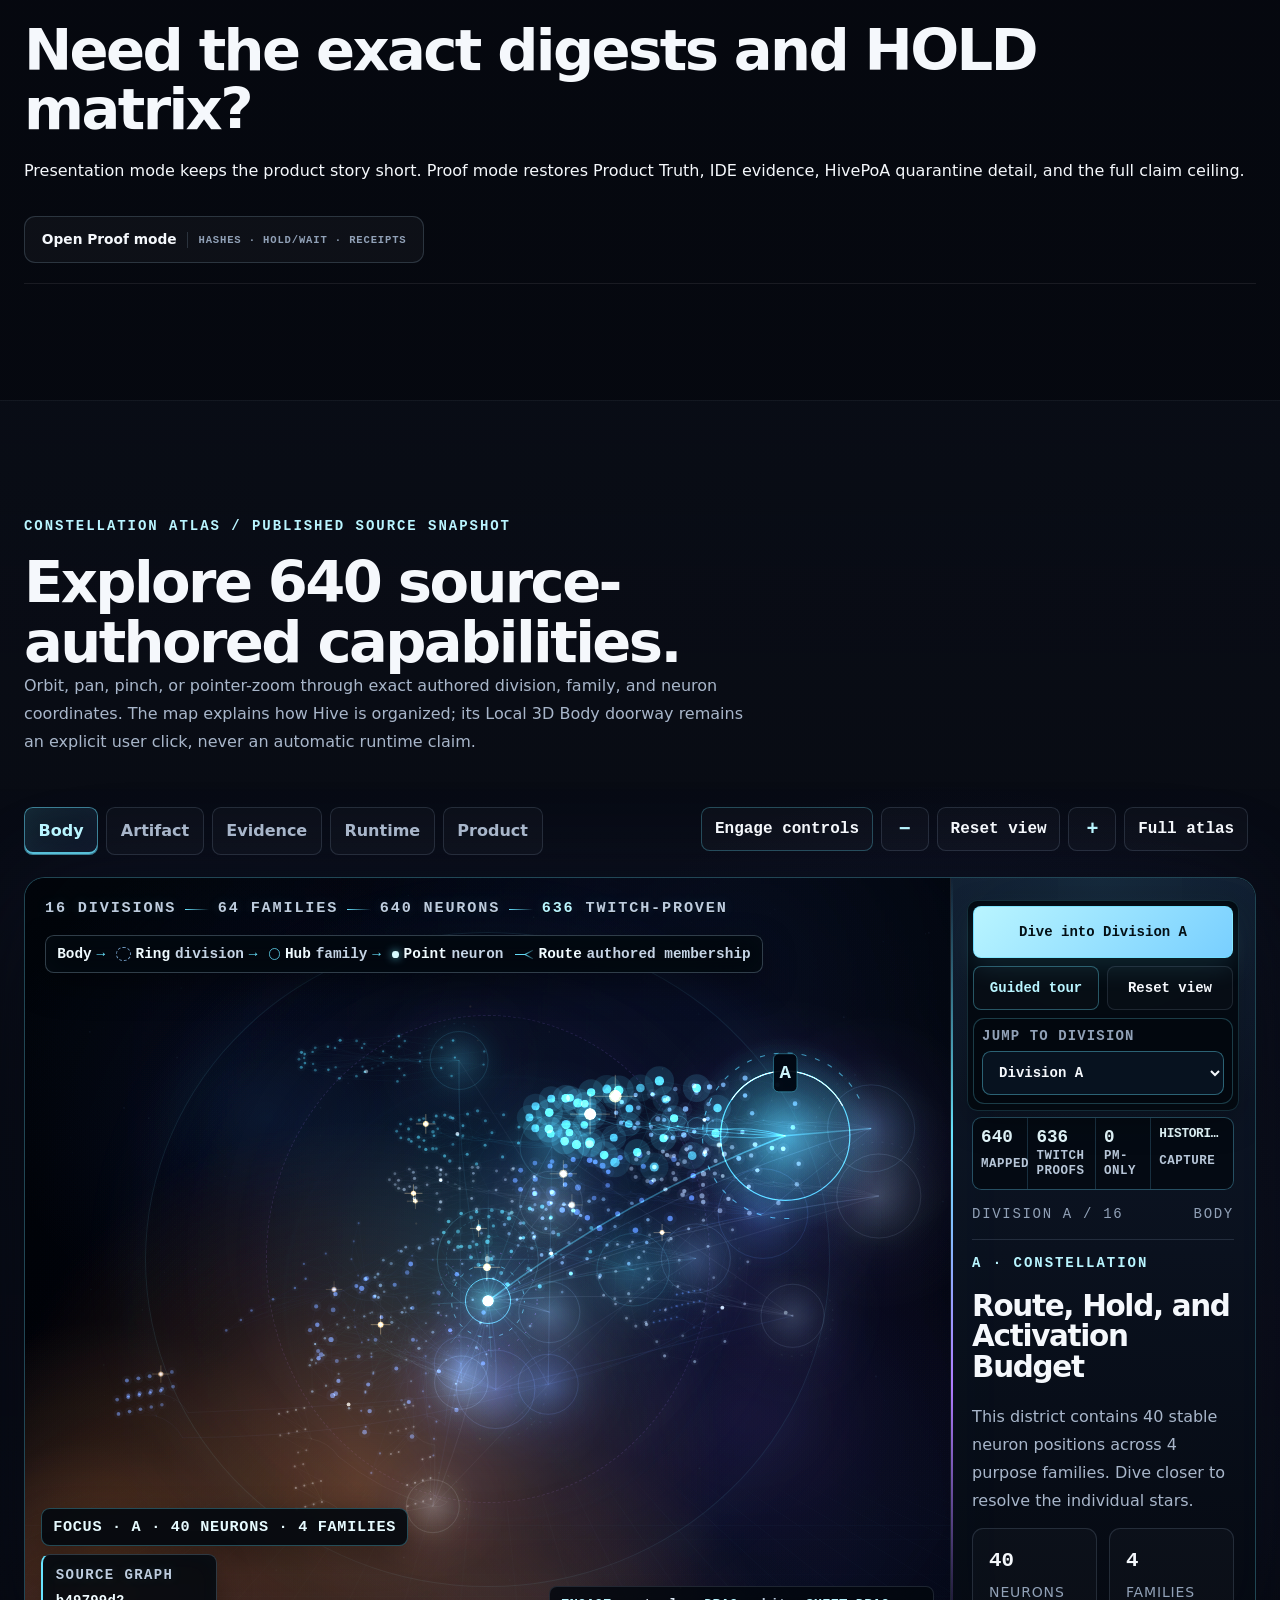
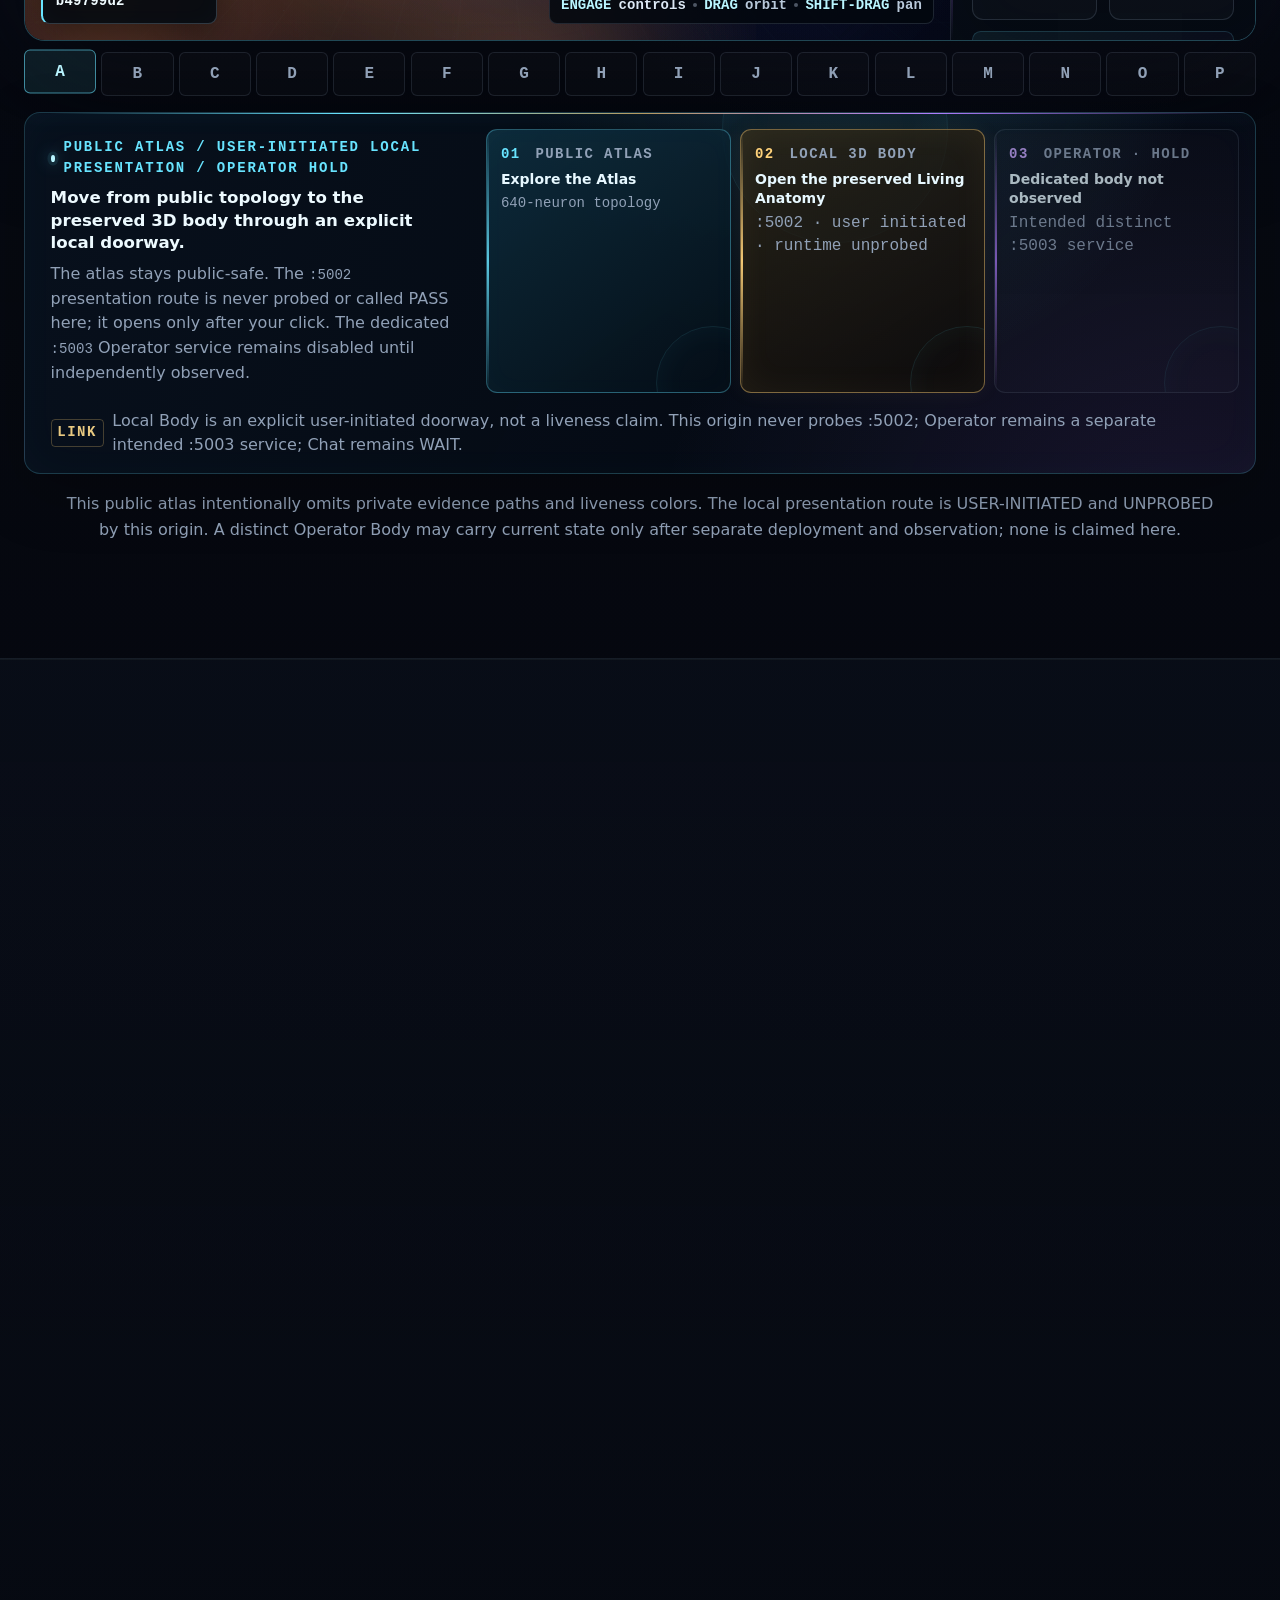
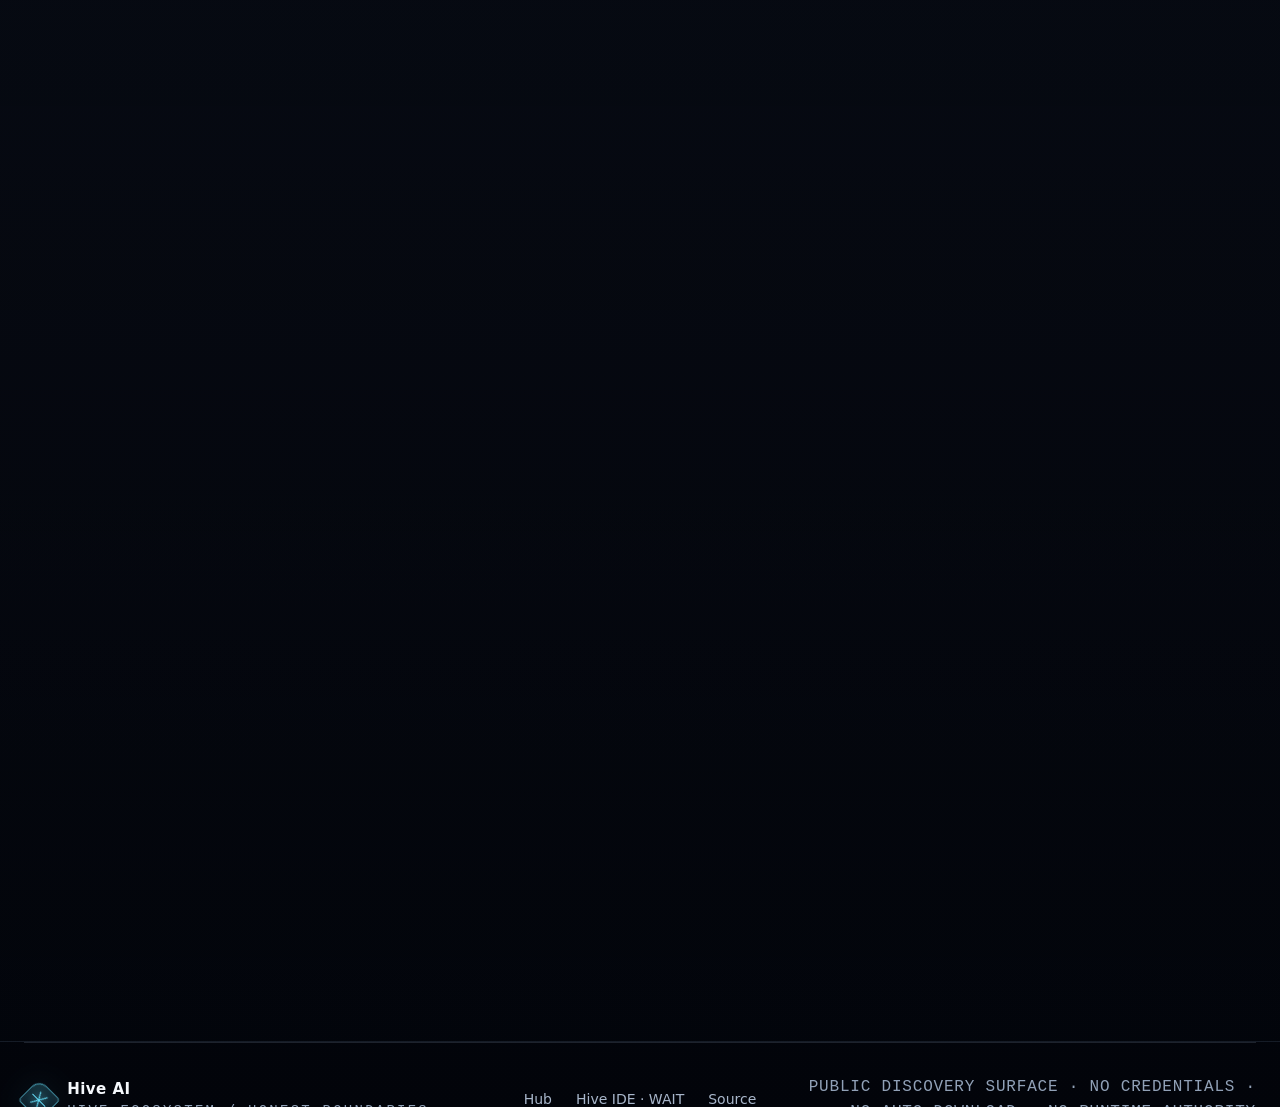
==== commit 2b7b87b7: "Polish the presentation hero handoff" ====
--- a/index.html
+++ b/index.html
@@ -24,7 +24,7 @@
     <link rel="icon" href="/favicon.svg" type="image/svg+xml">
     <link rel="icon" href="/favicon.ico" sizes="any">
     <link rel="manifest" href="/site.webmanifest">
-    <link rel="stylesheet" href="/hub-assets/hub.css?v=galaxy-stark-v24">
+    <link rel="stylesheet" href="/hub-assets/hub.css?v=galaxy-stark-v25">
     <title>Hive AI — One Constellation Brain, Visible Proof</title>
     <script type="application/ld+json">
       {
@@ -84,7 +84,7 @@
     <main id="main">
       <section class="hero section-shell" id="overview" aria-labelledby="hero-title">
         <div class="hero-copy" data-reveal>
-          <p class="eyebrow"><span>Hive AI · TARGET EXPERIENCE</span><span>Source-present · runtime not attested</span></p>
+          <p class="eyebrow" data-proof-depth><span>Hive AI · TARGET EXPERIENCE</span><span>Source-present · runtime not attested</span></p>
           <h1 id="hero-title">One Constellation Brain.<br><span>Every system in orbit.</span></h1>
           <p class="hero-lede">
             Ask grounded questions, build inspectable changes, and improve Hive with evidence and human approval visible.
@@ -919,6 +919,6 @@
     <noscript>
       <div class="noscript-banner">Source freshness, manifest validation, and motion controls need JavaScript. Source and proof sections remain readable, interactive mode controls stay hidden, and no package or live-source claim is authorized by this fallback.</div>
     </noscript>
-    <script type="module" src="/hub-assets/hub.js?v=galaxy-stark-v24"></script>
+    <script type="module" src="/hub-assets/hub.js?v=galaxy-stark-v25"></script>
   </body>
 </html>
--- a/hub-assets/hub.css
+++ b/hub-assets/hub.css
@@ -11304,9 +11304,9 @@
   }
 }
 
-/* 1152px+ normal-height presentations get one header row and the organism
+/* 1088px+ normal-height presentations get one header row and the organism
    beside the value proposition. Existing short-window rescue rules remain. */
-@media (min-width: 72rem) and (min-height: 40.01rem) {
+@media (min-width: 68rem) and (min-height: 40.01rem) {
   :root {
     --topbar-height: 4.25rem;
   }
@@ -11362,7 +11362,7 @@
   }
 
   .hero {
-    grid-template-columns: minmax(0, 0.86fr) minmax(33rem, 1.14fr);
+    grid-template-columns: minmax(0, 0.86fr) minmax(31rem, 1.14fr);
     align-items: center;
     gap: clamp(1.5rem, 3vw, 3rem);
     min-height: calc(100svh - 7.25rem);
@@ -11474,3 +11474,14 @@
 }
 
 /* GALAXY_STARK_V24_PUBLIC_HUB_POLISH_END */
+
+/* GALAXY_STARK_V25_HERO_DEDUP
+   Presentation begins with the promise, not a third copy of status already in
+   the brand and global strip. The exact eyebrow remains available in Proof and
+   in the fail-open no-JavaScript evidence surface. */
+
+body[data-surface-mode="presentation"] .hero-copy > .eyebrow[data-proof-depth] + h1 {
+  margin-top: 0;
+}
+
+/* GALAXY_STARK_V25_HERO_DEDUP_END */
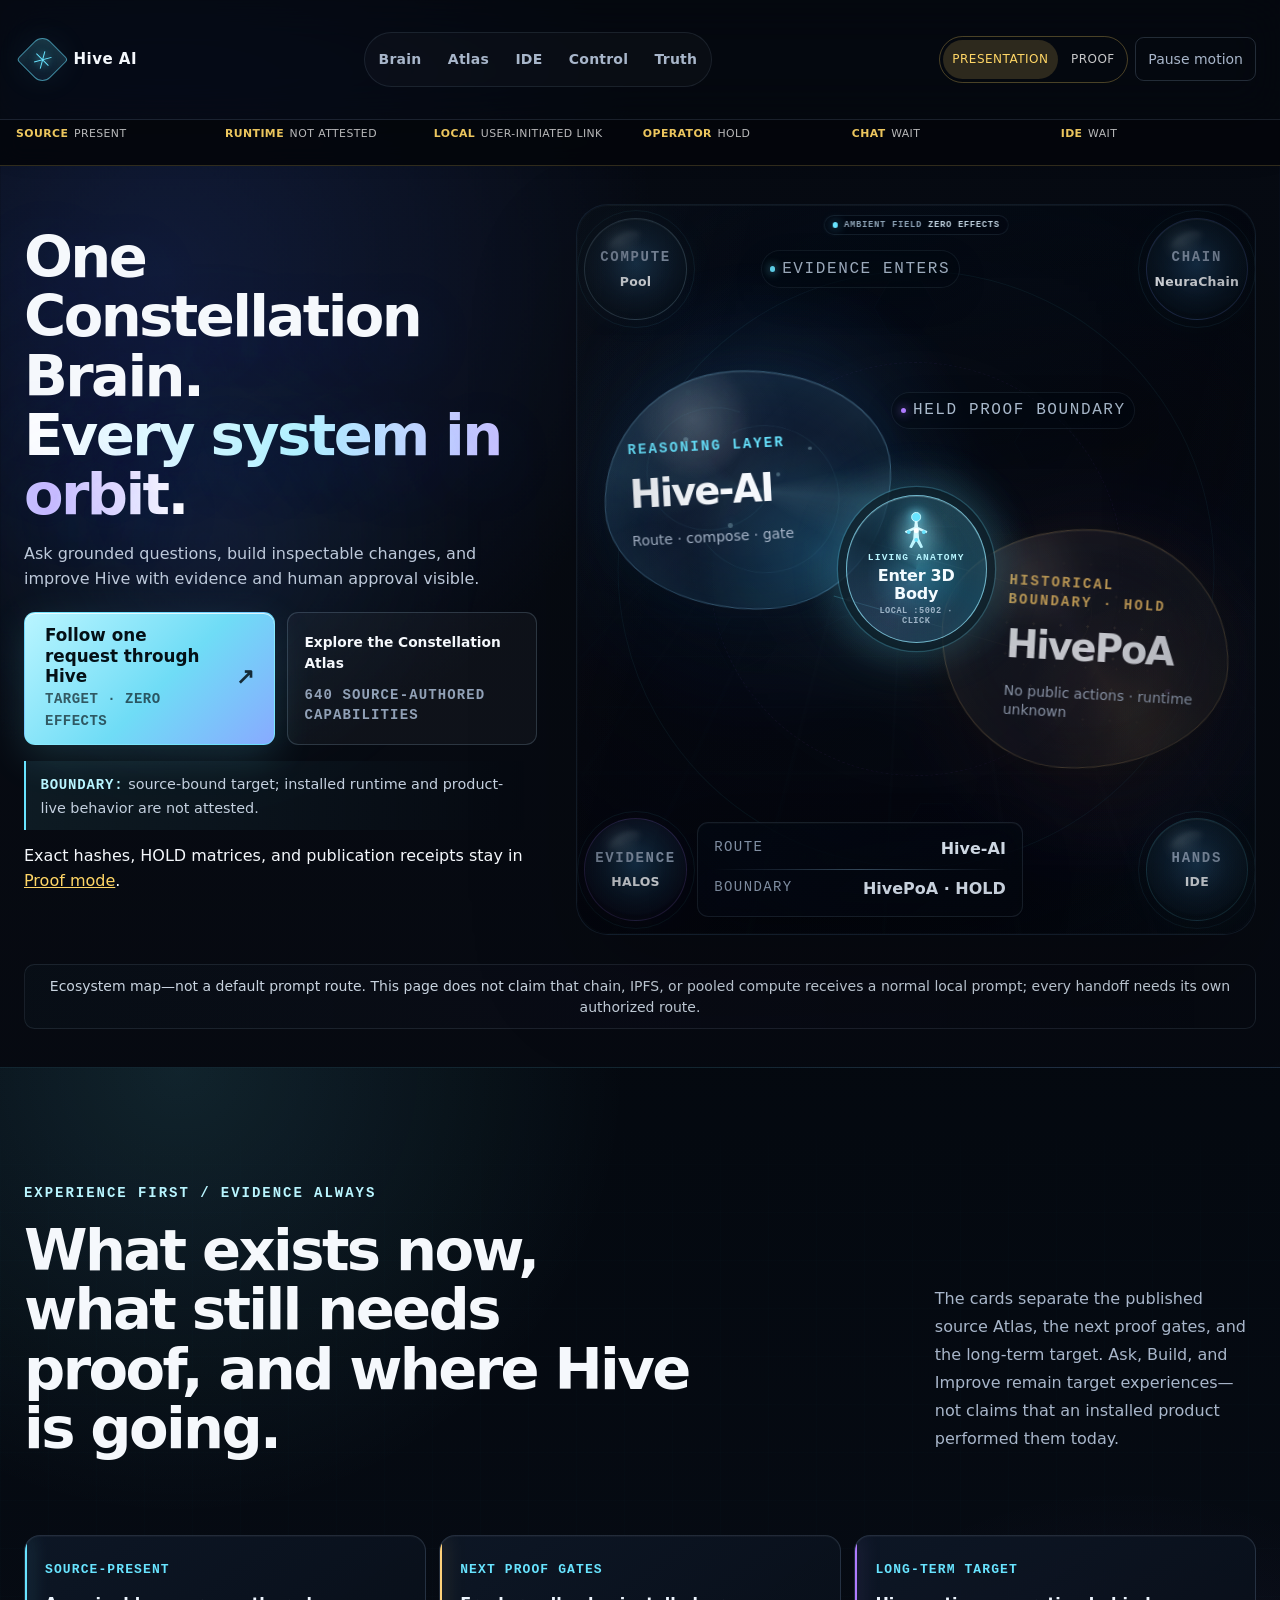
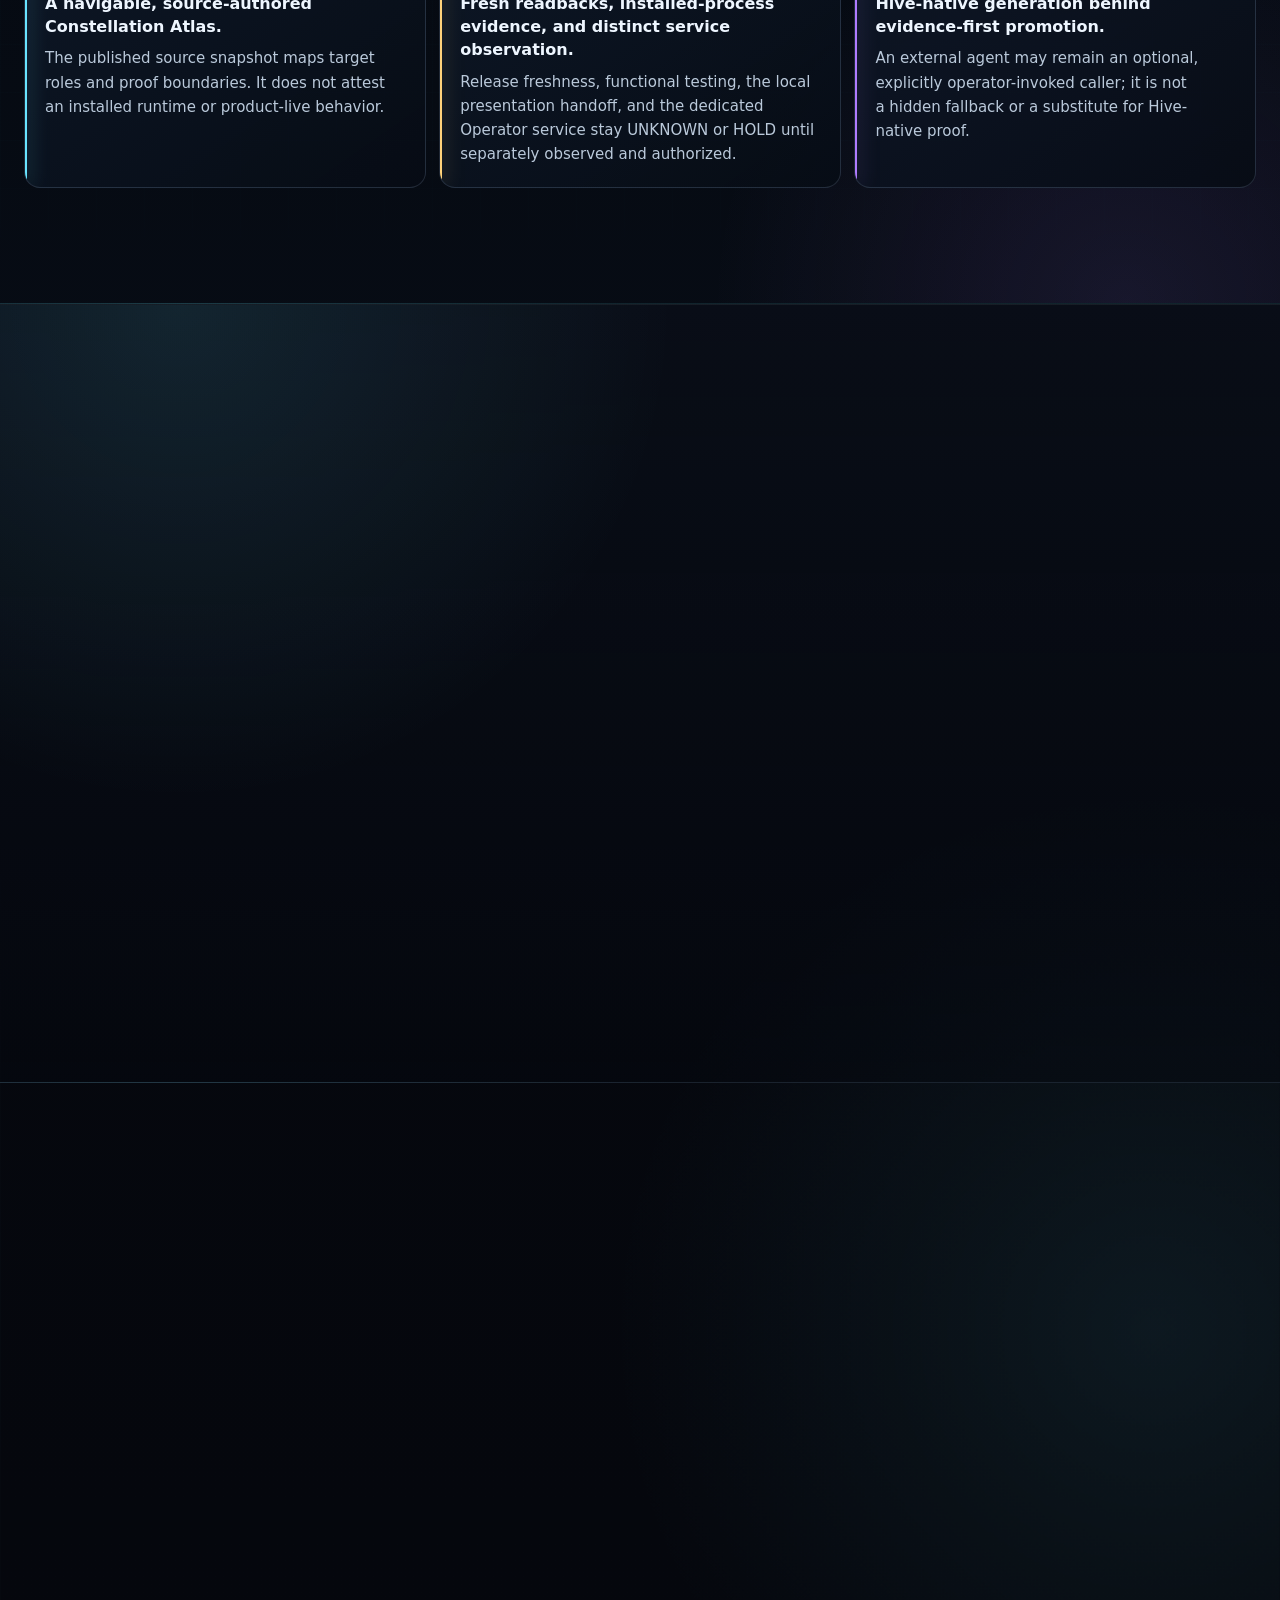
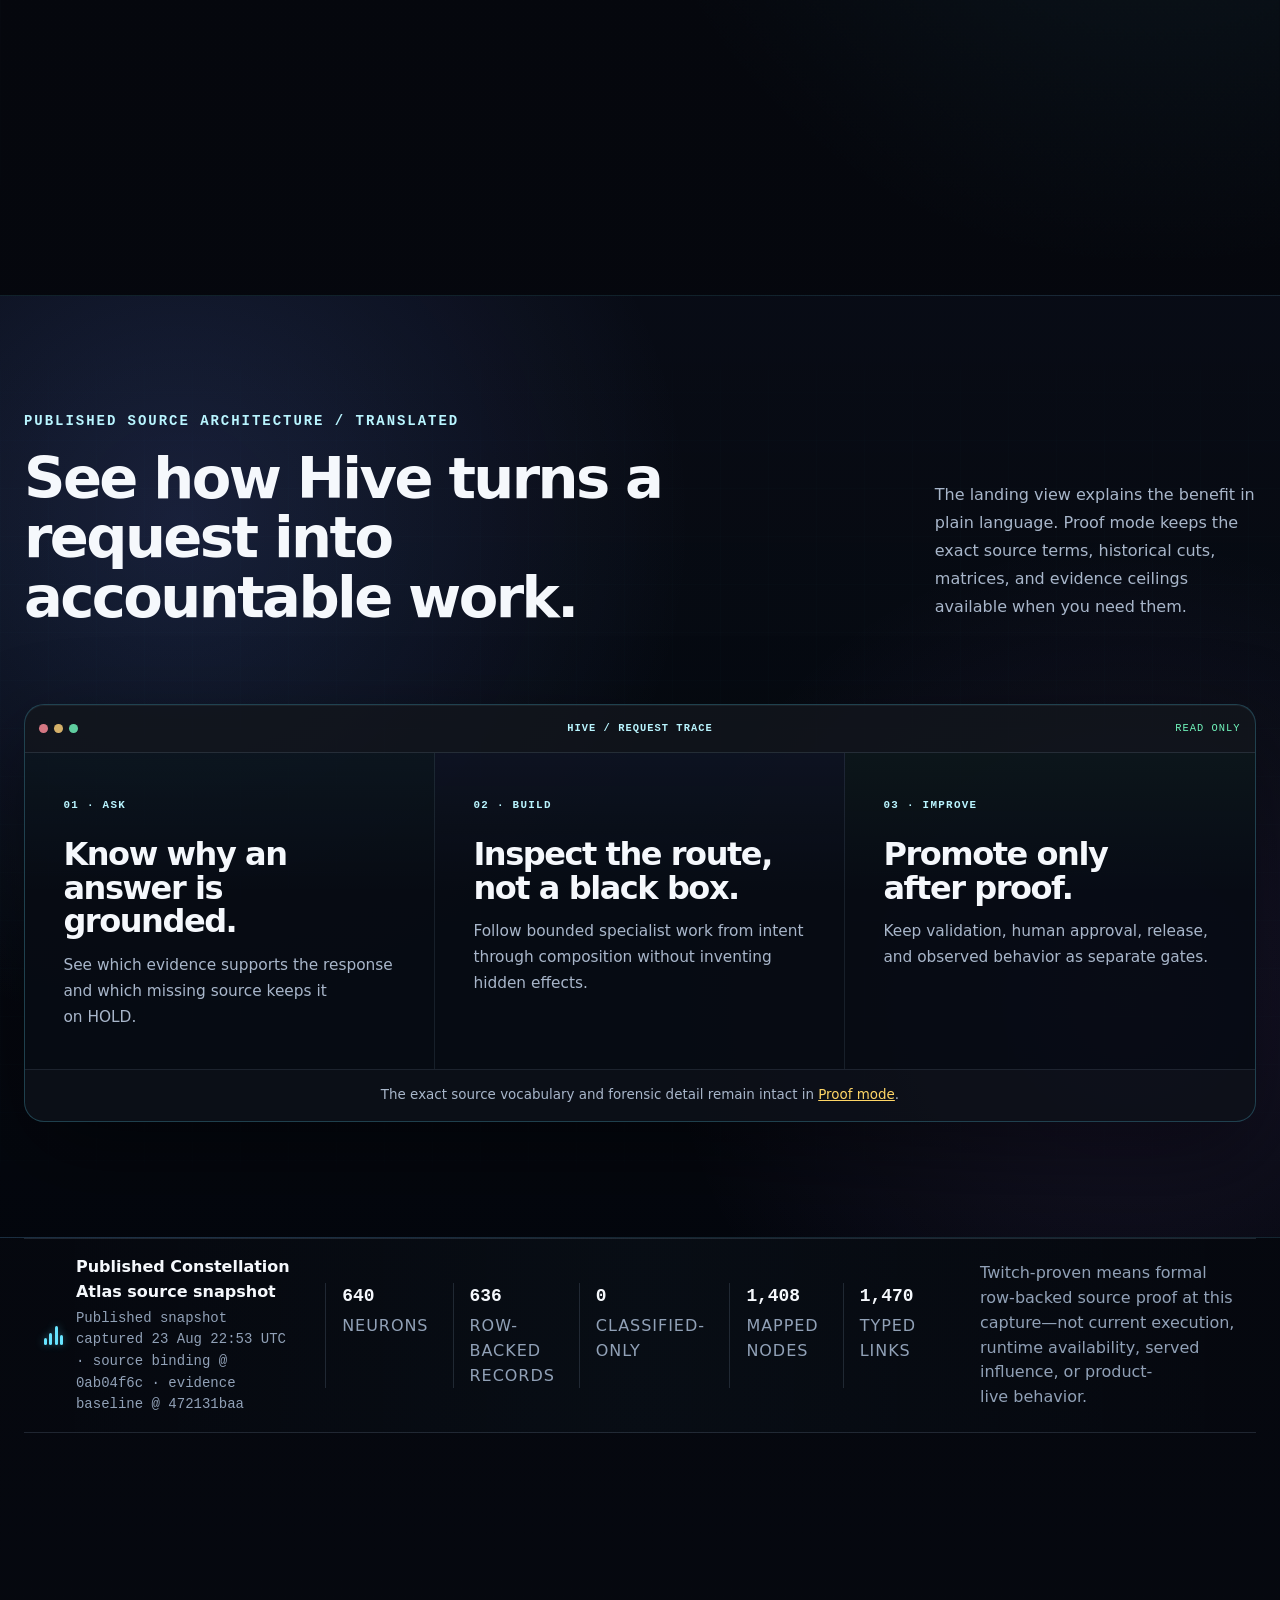
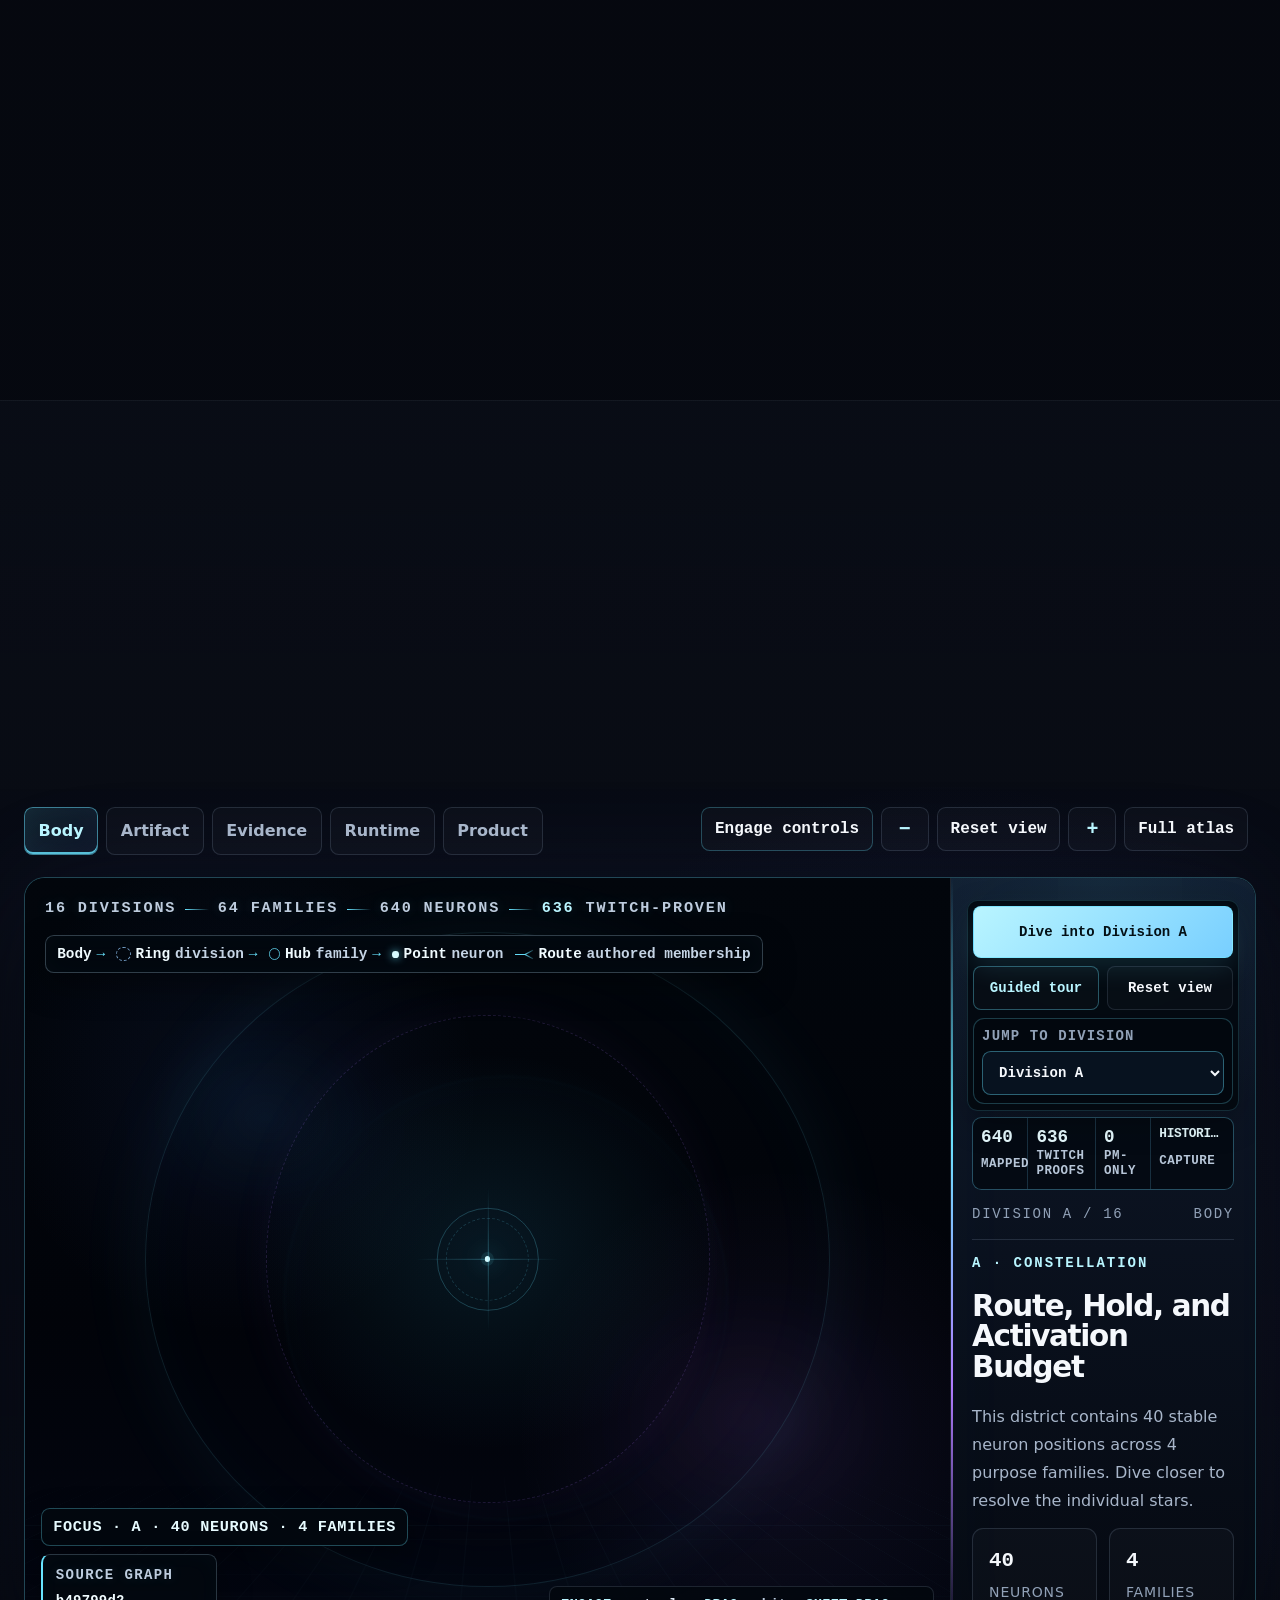
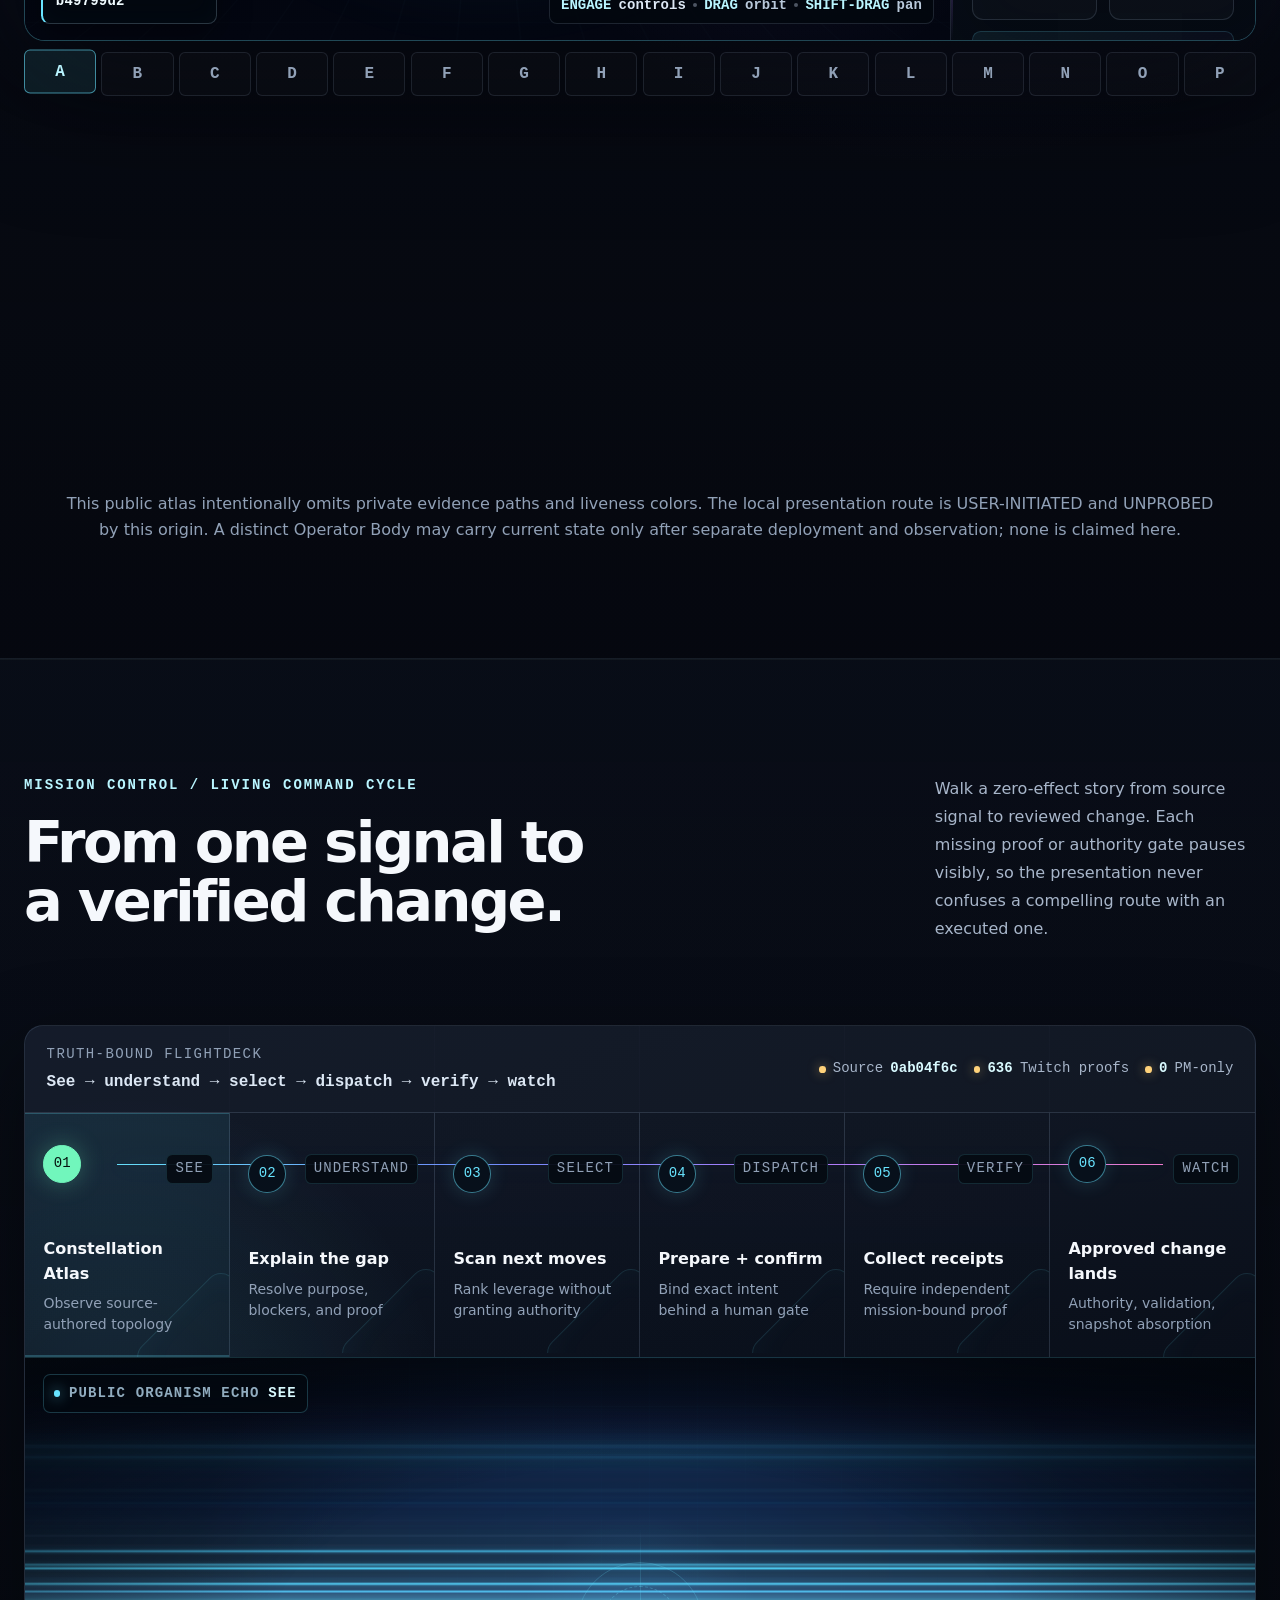
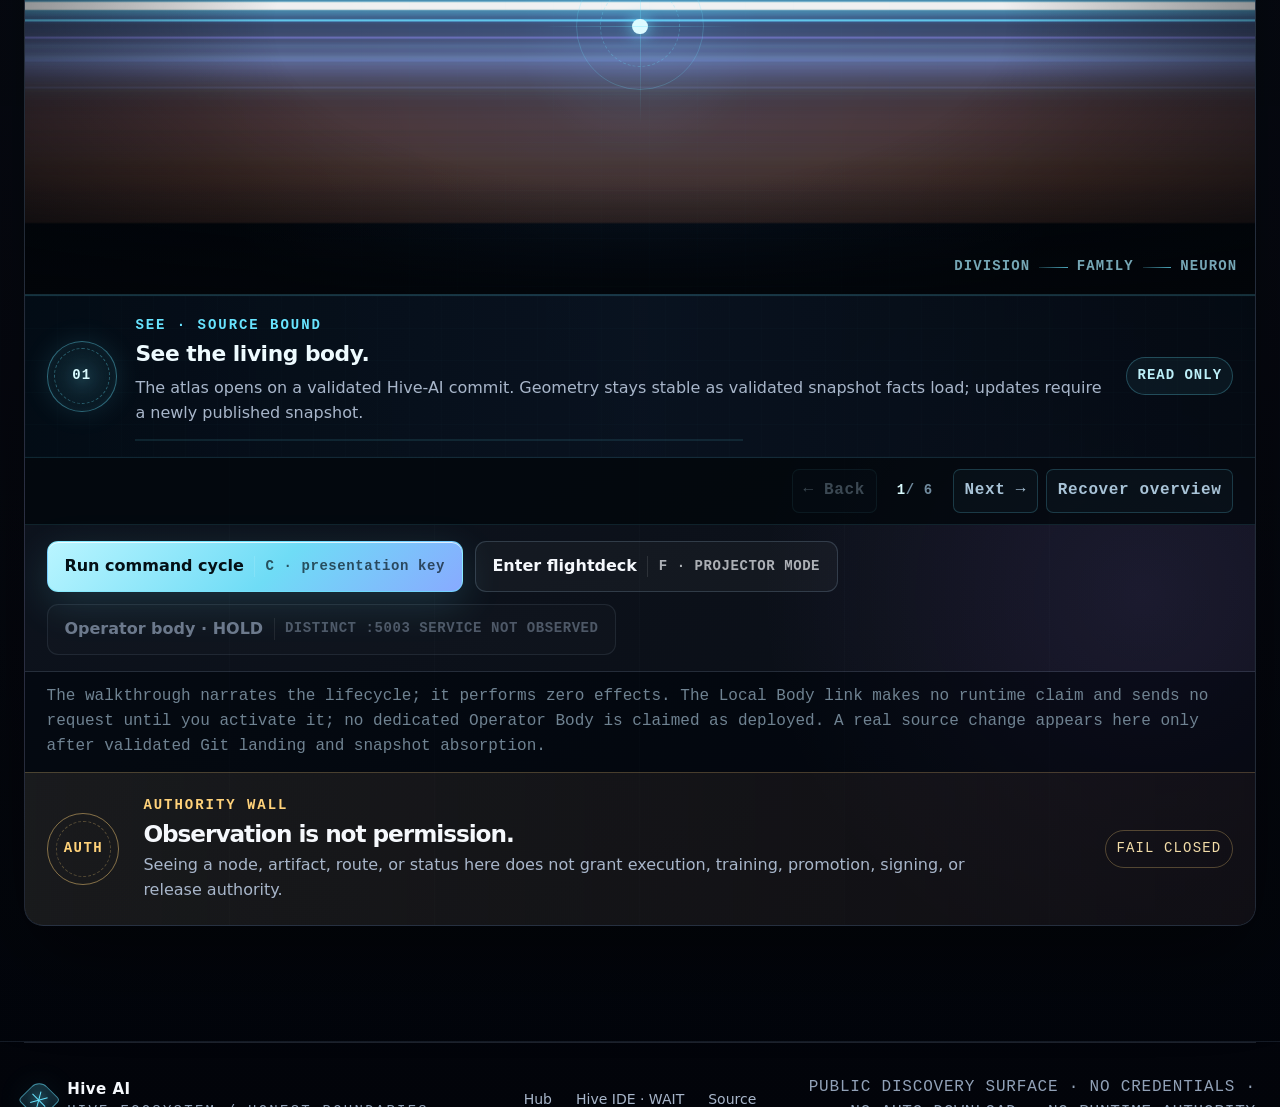
==== commit 1ad641d0: "Remove the hidden hero separator" ====
--- a/index.html
+++ b/index.html
@@ -24,7 +24,7 @@
     <link rel="icon" href="/favicon.svg" type="image/svg+xml">
     <link rel="icon" href="/favicon.ico" sizes="any">
     <link rel="manifest" href="/site.webmanifest">
-    <link rel="stylesheet" href="/hub-assets/hub.css?v=galaxy-stark-v25">
+    <link rel="stylesheet" href="/hub-assets/hub.css?v=galaxy-stark-v26">
     <title>Hive AI — One Constellation Brain, Visible Proof</title>
     <script type="application/ld+json">
       {
@@ -84,7 +84,7 @@
     <main id="main">
       <section class="hero section-shell" id="overview" aria-labelledby="hero-title">
         <div class="hero-copy" data-reveal>
-          <p class="eyebrow" data-proof-depth><span>Hive AI · TARGET EXPERIENCE</span><span>Source-present · runtime not attested</span></p>
+          <p class="eyebrow" data-proof-depth><span>Hive AI · TARGET EXPERIENCE</span><span>— Source-present · runtime not attested</span></p>
           <h1 id="hero-title">One Constellation Brain.<br><span>Every system in orbit.</span></h1>
           <p class="hero-lede">
             Ask grounded questions, build inspectable changes, and improve Hive with evidence and human approval visible.
@@ -919,6 +919,6 @@
     <noscript>
       <div class="noscript-banner">Source freshness, manifest validation, and motion controls need JavaScript. Source and proof sections remain readable, interactive mode controls stay hidden, and no package or live-source claim is authorized by this fallback.</div>
     </noscript>
-    <script type="module" src="/hub-assets/hub.js?v=galaxy-stark-v25"></script>
+    <script type="module" src="/hub-assets/hub.js?v=galaxy-stark-v26"></script>
   </body>
 </html>
--- a/hub-assets/hub.css
+++ b/hub-assets/hub.css
@@ -405,12 +405,6 @@
   color: var(--cyan);
 }
 
-.hero-copy > .eyebrow span + span::before {
-  margin-right: 1rem;
-  color: var(--dim);
-  content: "/";
-}
-
 h1,
 h2,
 h3,
@@ -5326,8 +5320,8 @@
     gap: 0.25rem;
   }
 
-  .hero-copy > .eyebrow span + span::before {
-    display: none;
+  .hero-copy > .eyebrow span + span {
+    margin-left: 0;
   }
 
   .hero-actions,
@@ -7823,11 +7817,9 @@
     display: inline;
   }
 
-  /* Narrow-width rules hide this slash for the stacked-flex layout;
-     inline spans need it back or the phrases run together. */
-  .hero-copy > .eyebrow span + span::before {
-    display: inline;
-    margin-right: 1rem;
+  /* Inline proof metadata keeps its authored boundary in the same hidden row;
+     hidden pseudo-content can leak into accessibility snapshots. */
+  .hero-copy > .eyebrow span + span {
     margin-left: 1rem;
   }
 
@@ -7887,7 +7879,7 @@
     display: inline;
   }
 
-  .hero-copy > .eyebrow span + span::before {
+  .hero-copy > .eyebrow span + span {
     margin-left: 1rem;
   }
 
@@ -11485,3 +11477,9 @@
 }
 
 /* GALAXY_STARK_V25_HERO_DEDUP_END */
+
+/* GALAXY_STARK_V26_HERO_A11Y_DEDUP
+   The Proof-only metadata boundary is authored text inside the hidden row;
+   Presentation has no generated separator in its rendered or accessible tree. */
+
+/* GALAXY_STARK_V26_HERO_A11Y_DEDUP_END */
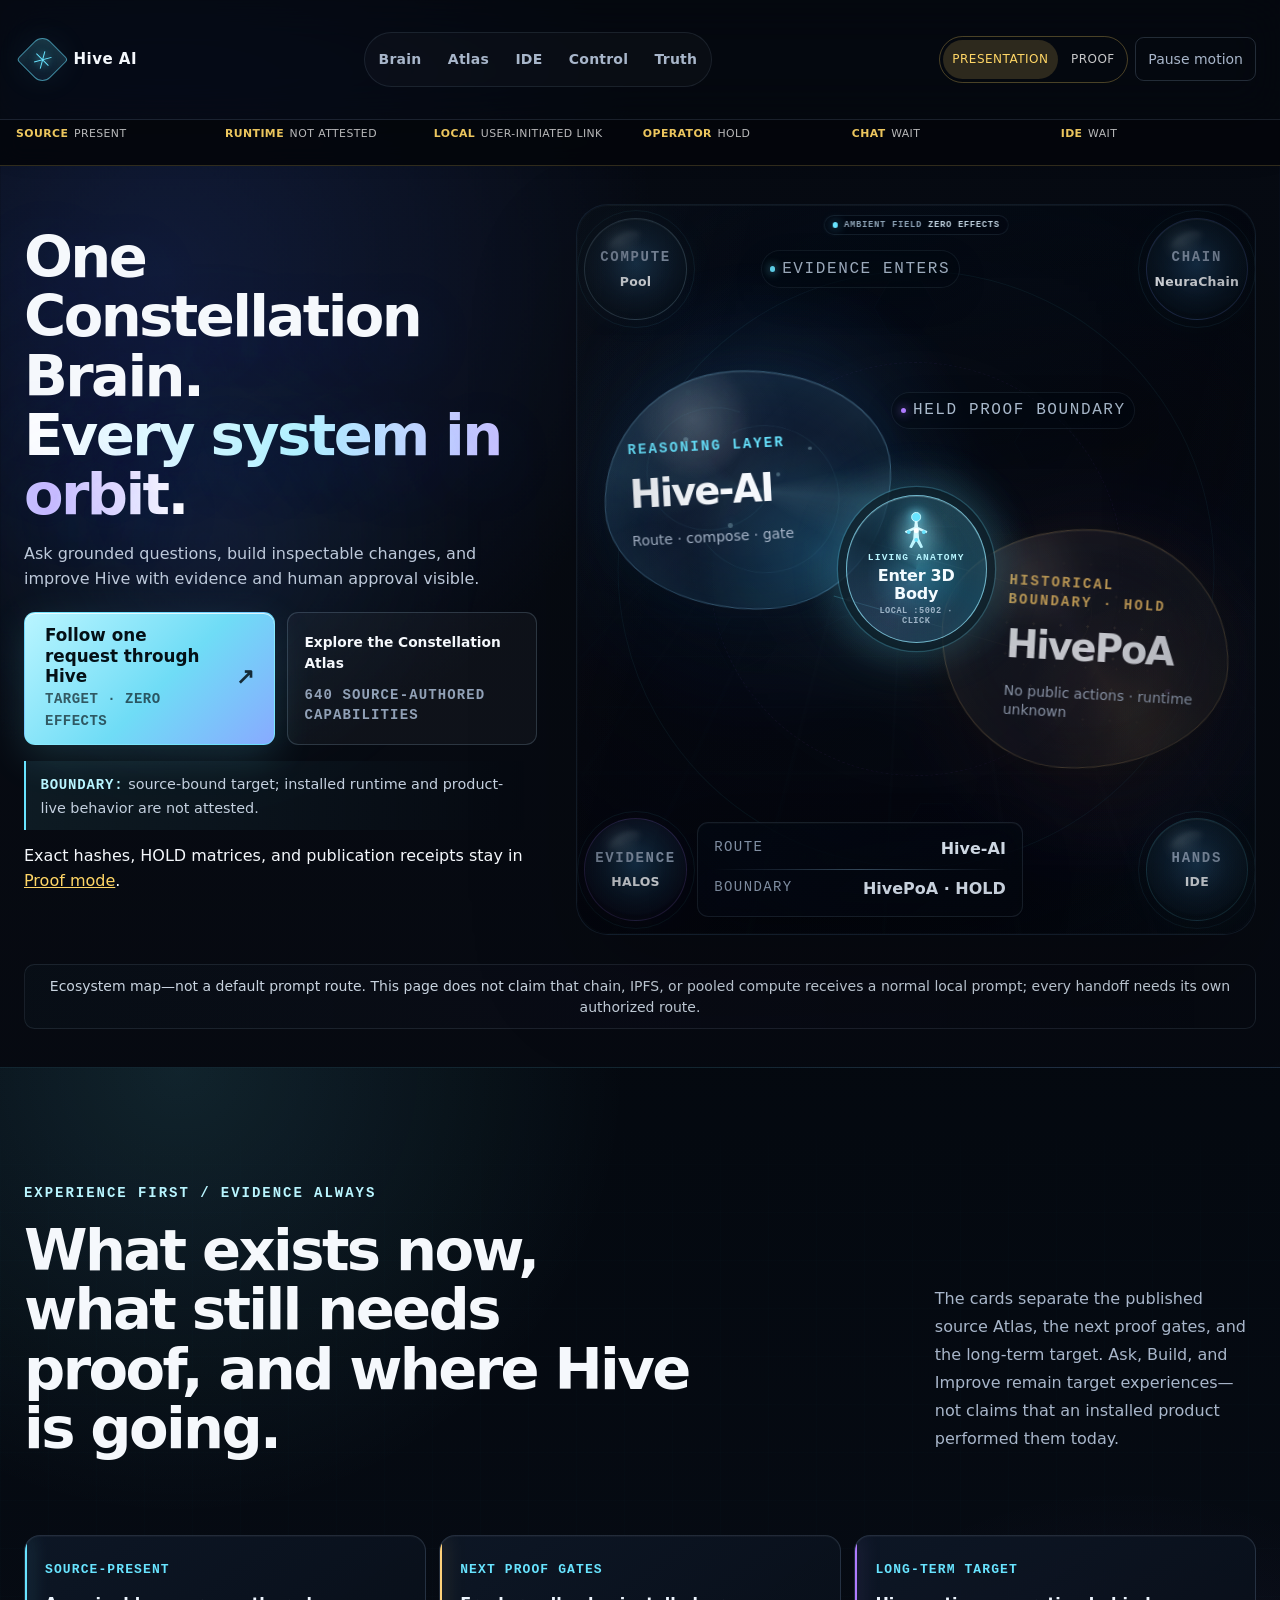
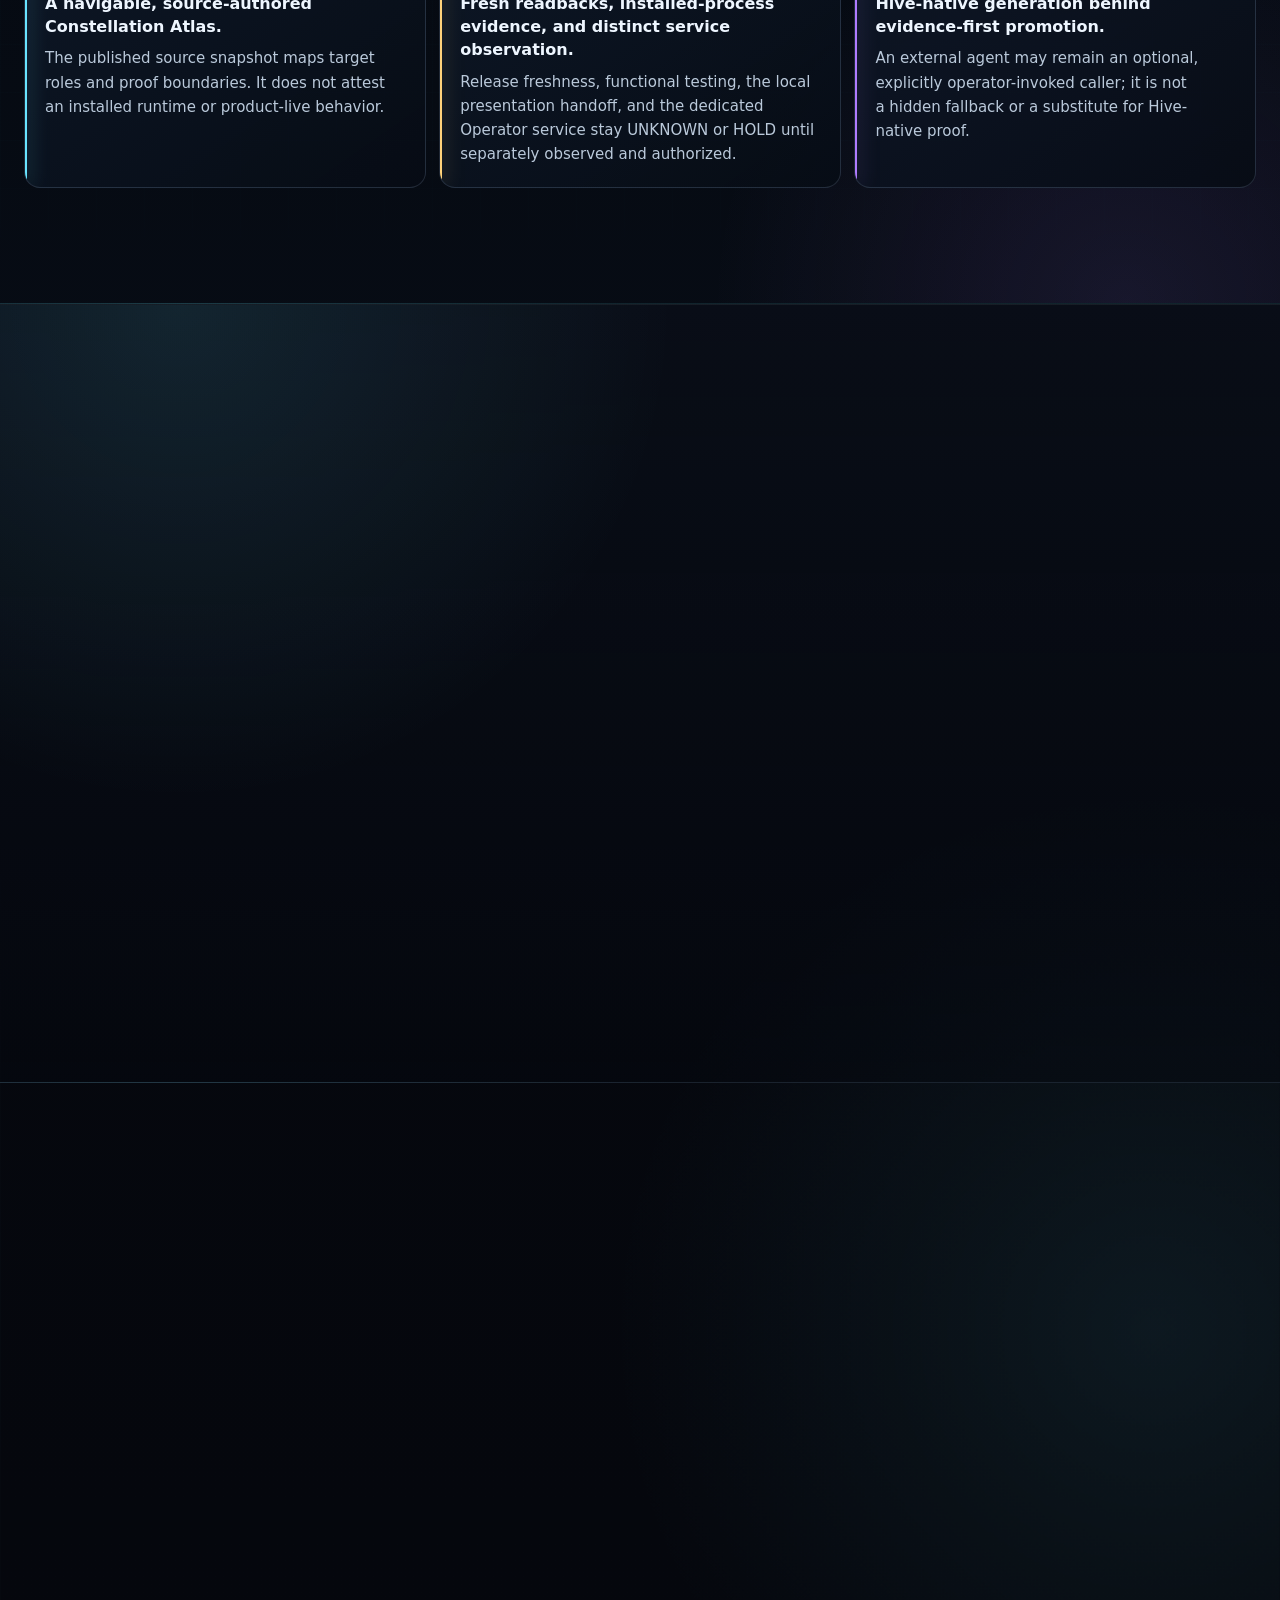
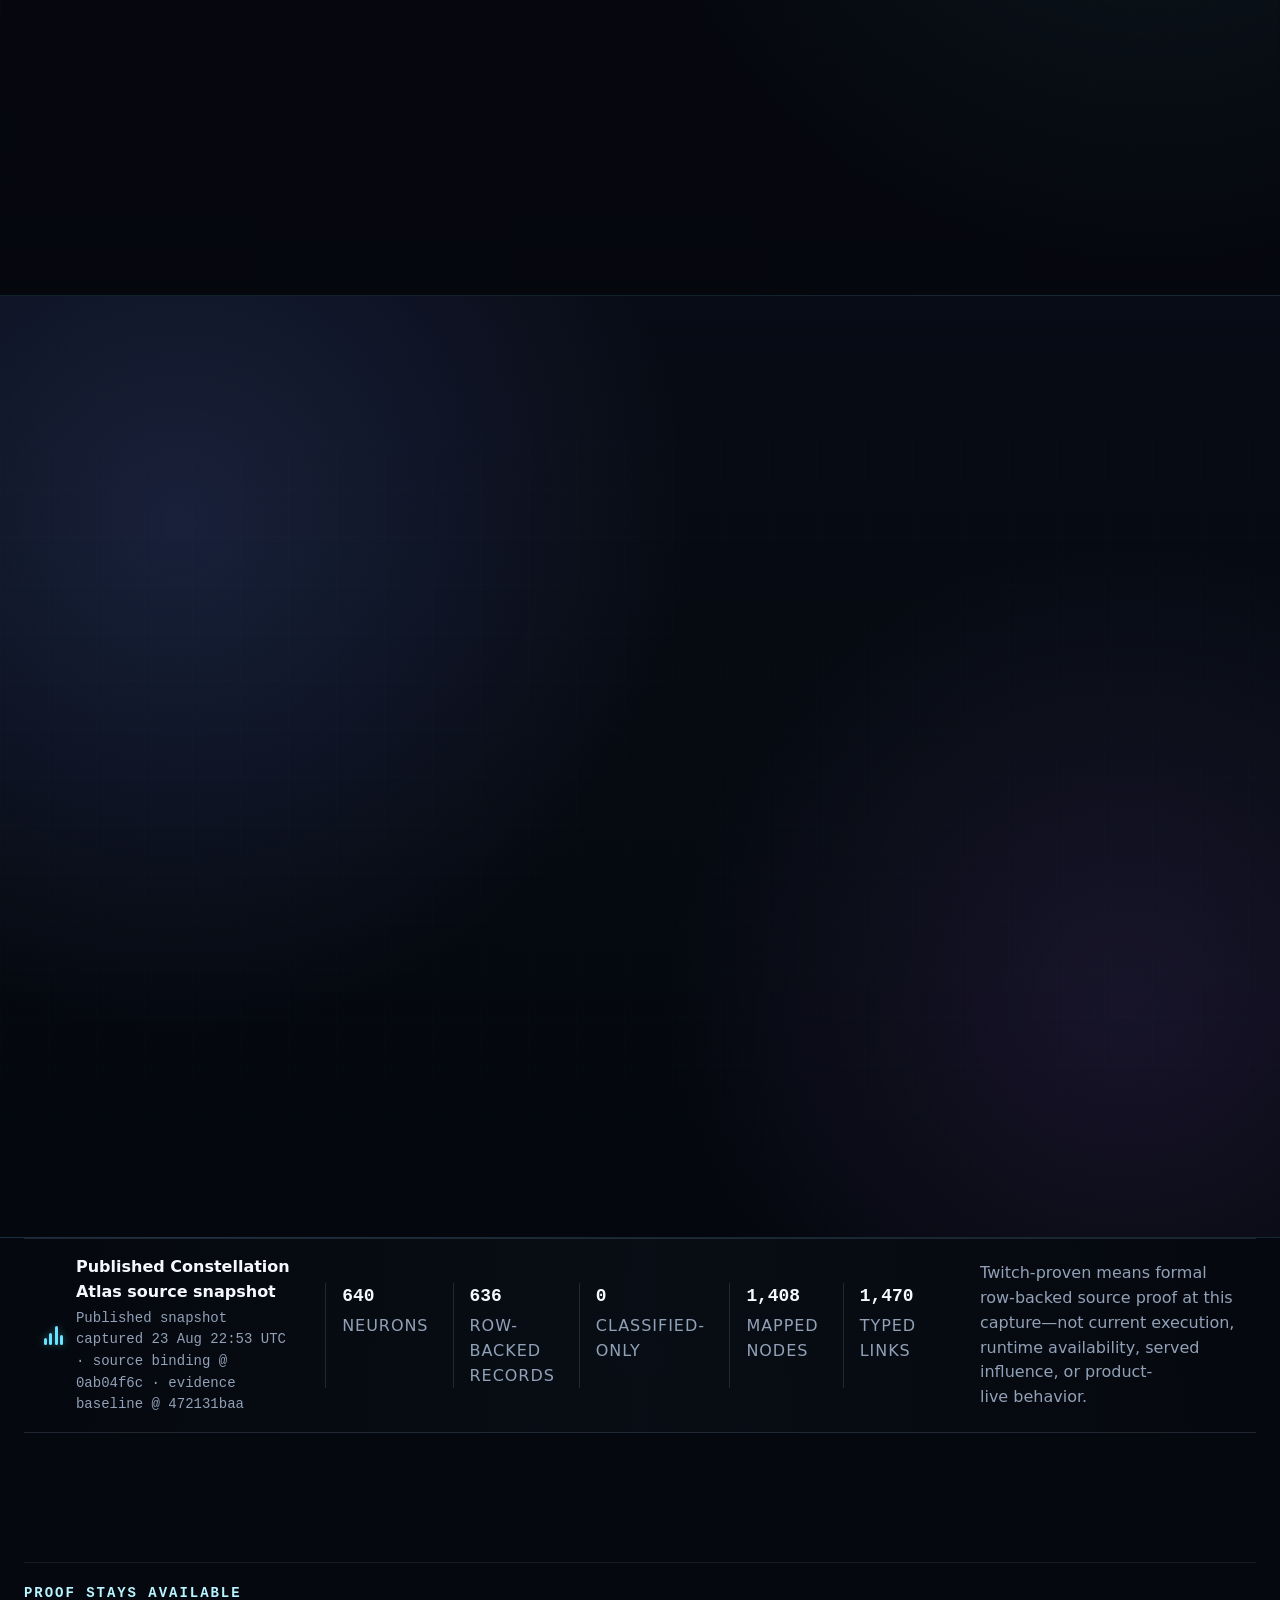
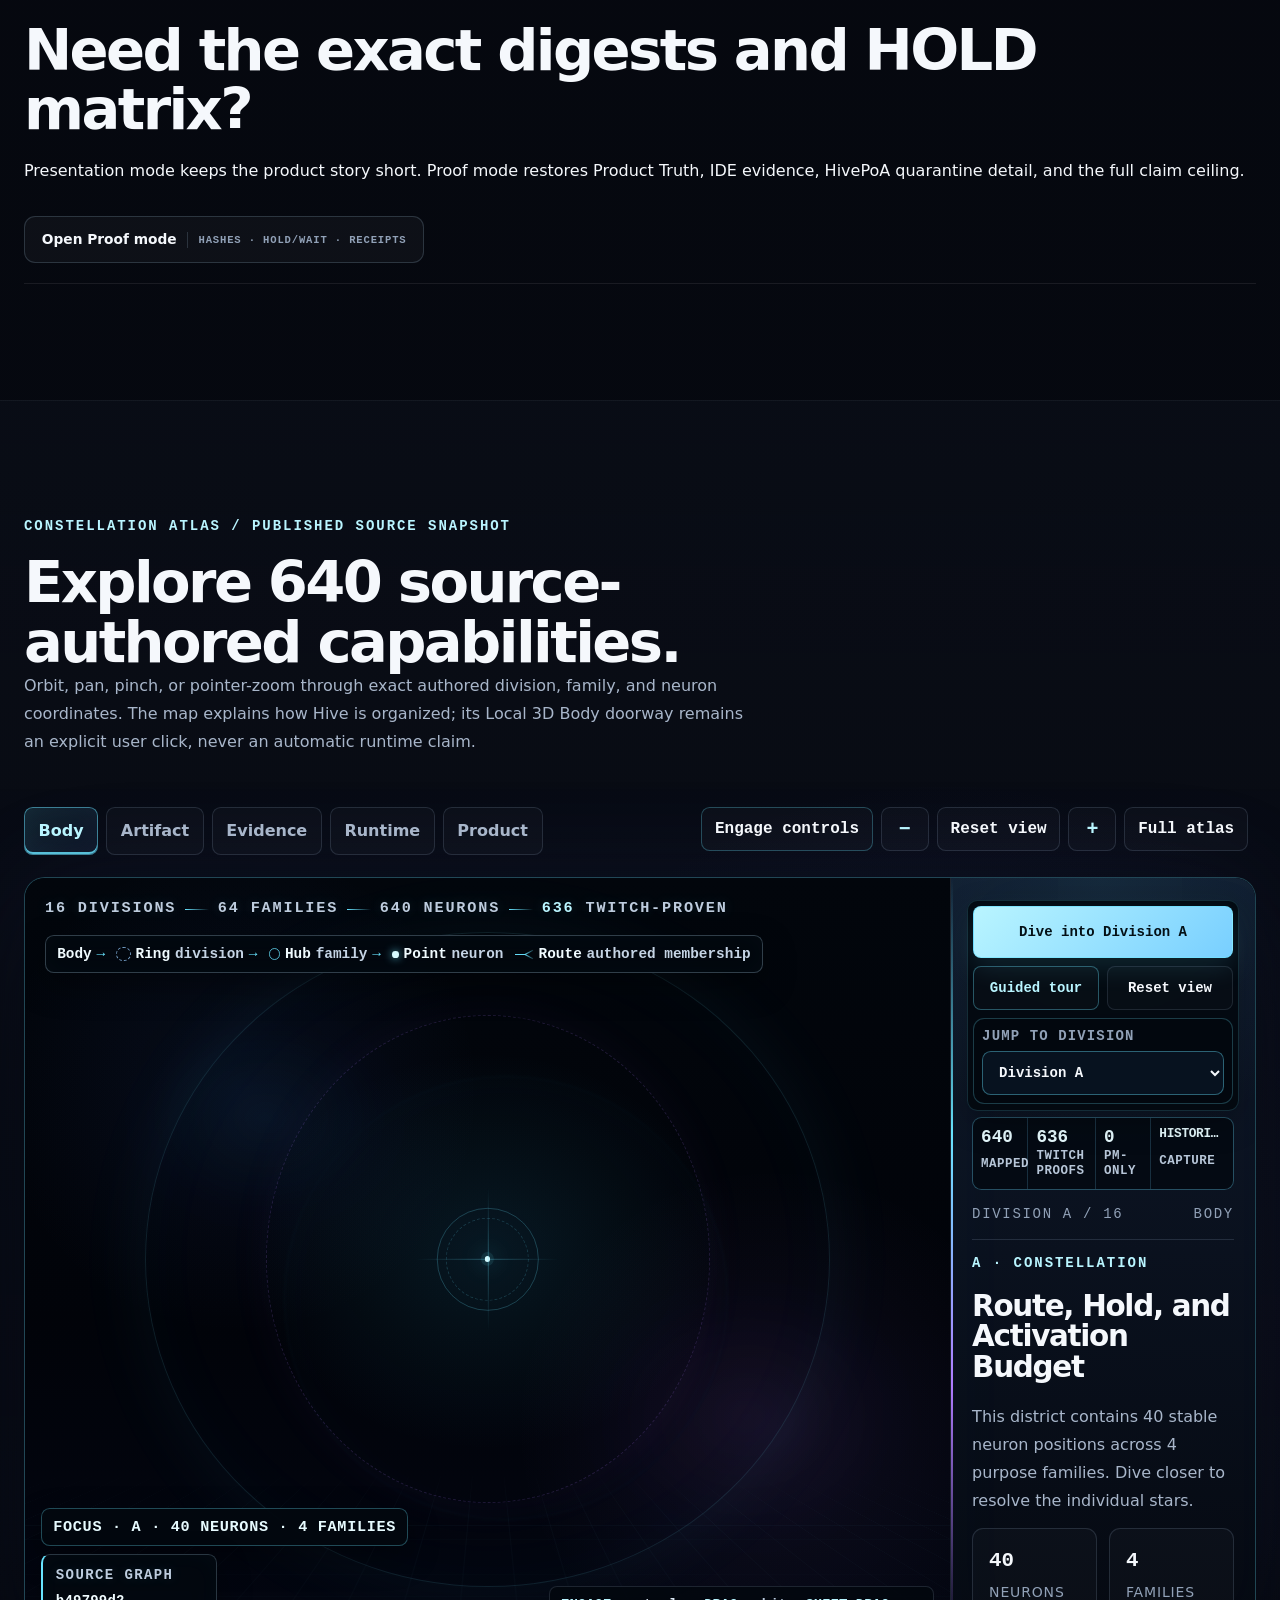
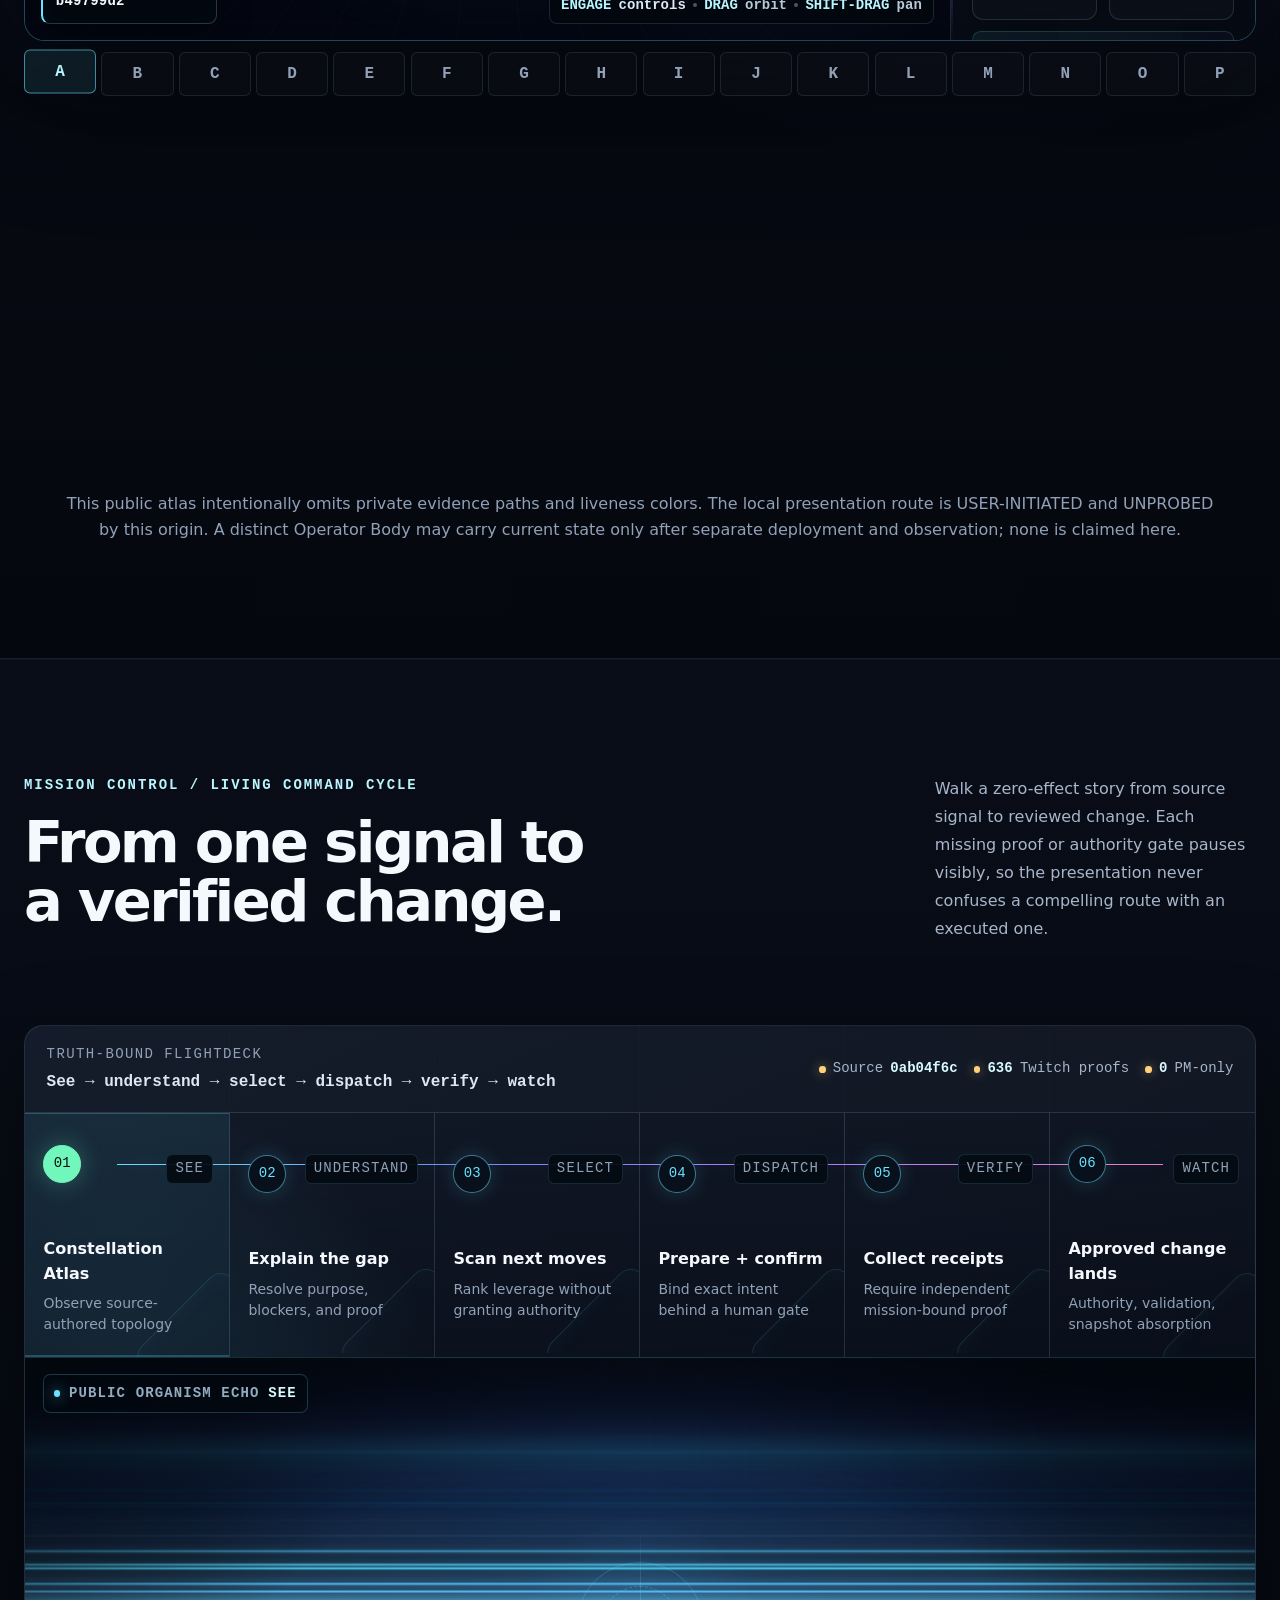
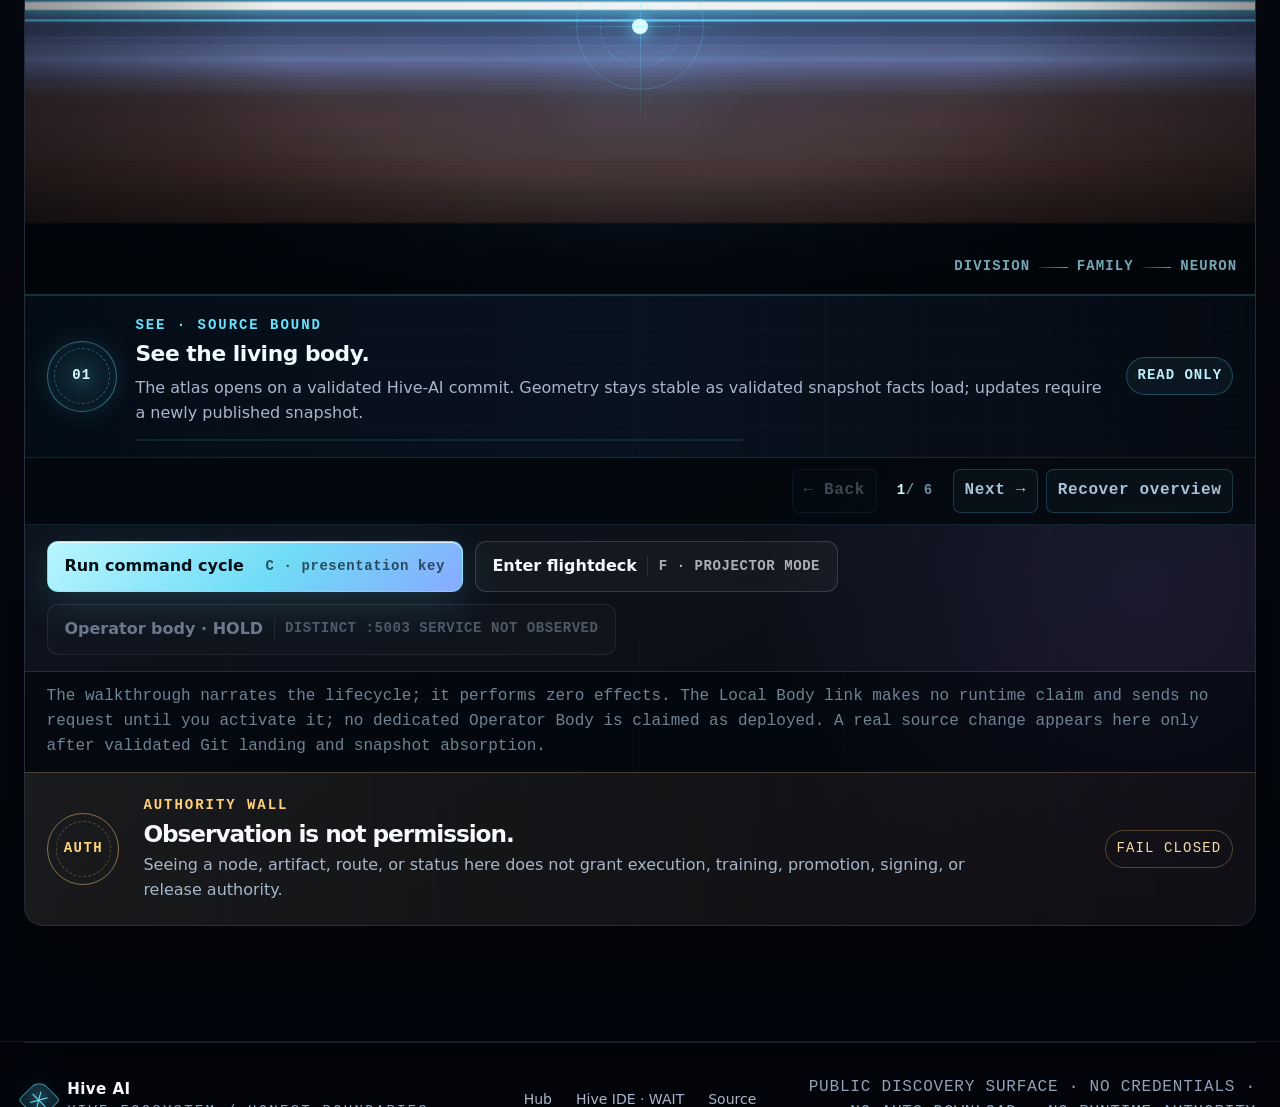
==== commit e39ed444: "fix(hero): remove the redundant target-experience eyebrow entirely The hero eyebrow ("Hive AI · TARG" ====
--- a/index.html
+++ b/index.html
@@ -84,7 +84,6 @@
     <main id="main">
       <section class="hero section-shell" id="overview" aria-labelledby="hero-title">
         <div class="hero-copy" data-reveal>
-          <p class="eyebrow" data-proof-depth><span>Hive AI · TARGET EXPERIENCE</span><span>— Source-present · runtime not attested</span></p>
           <h1 id="hero-title">One Constellation Brain.<br><span>Every system in orbit.</span></h1>
           <p class="hero-lede">
             Ask grounded questions, build inspectable changes, and improve Hive with evidence and human approval visible.
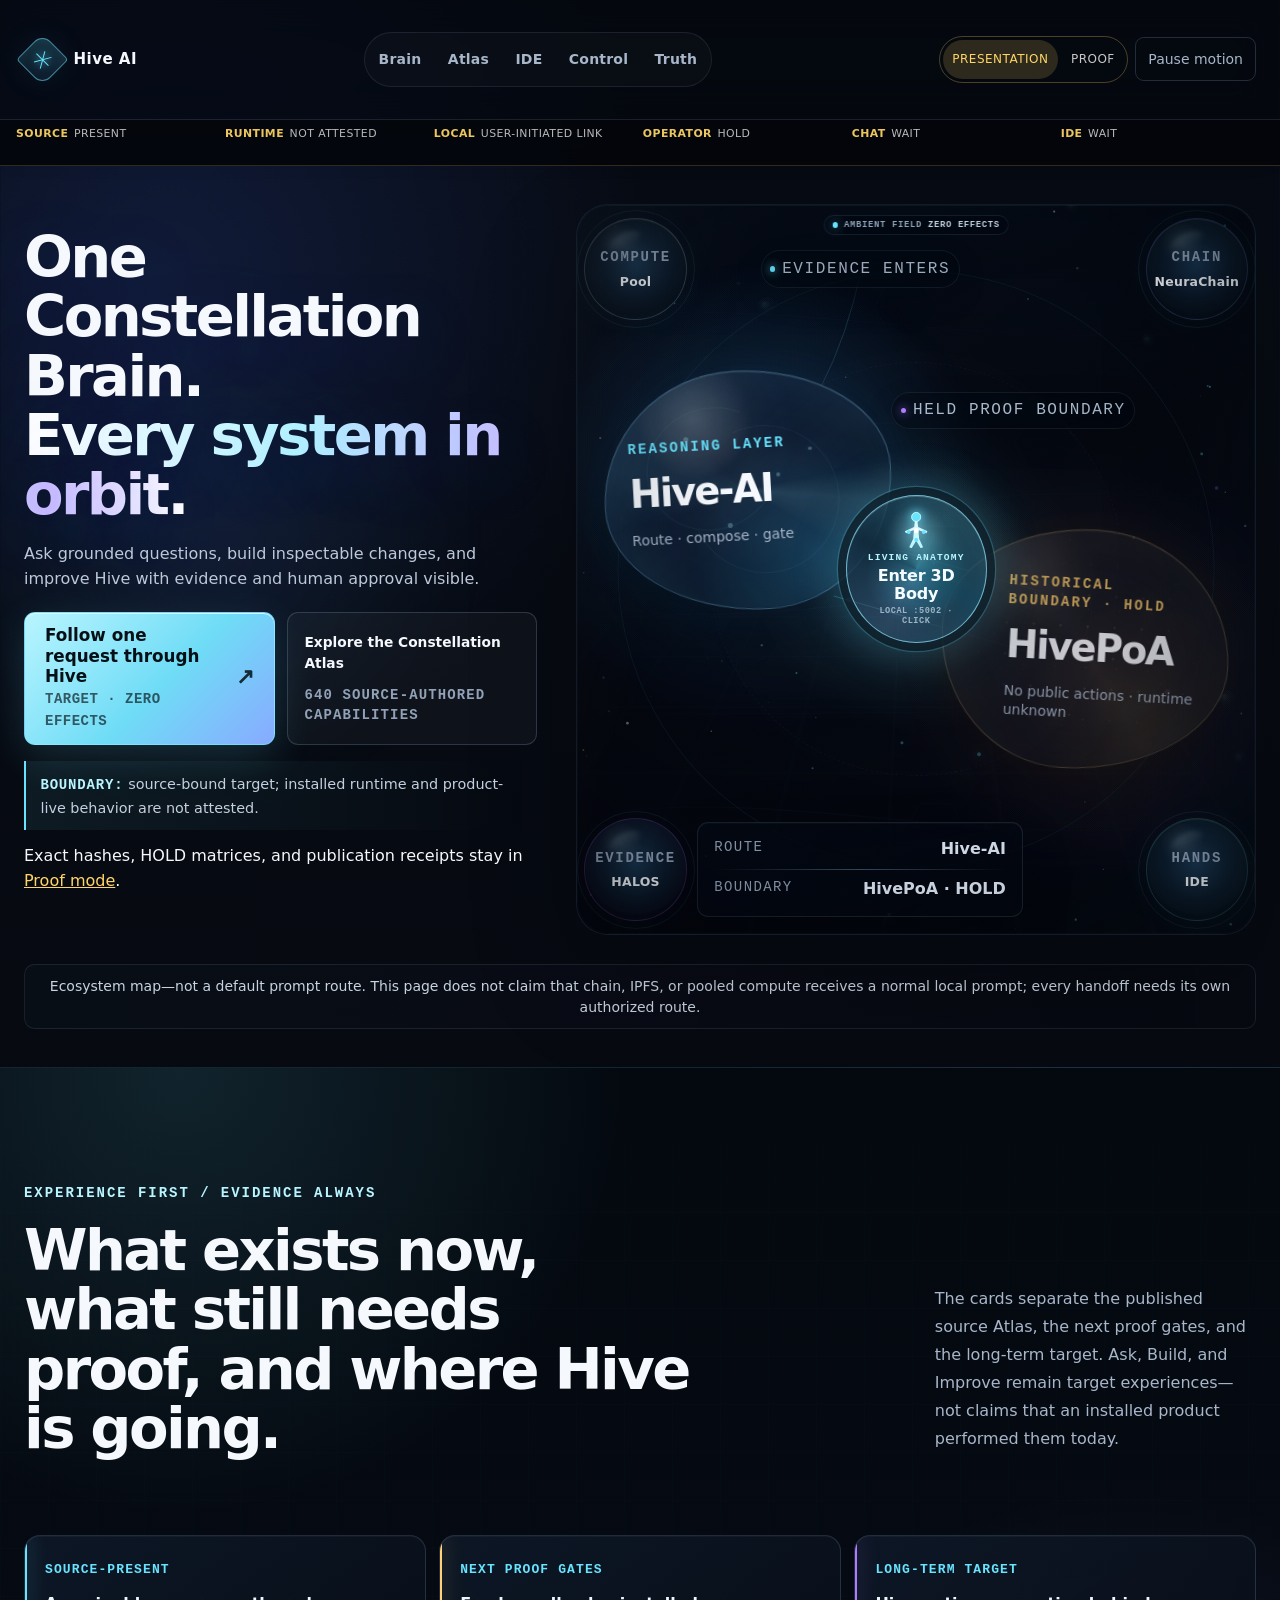
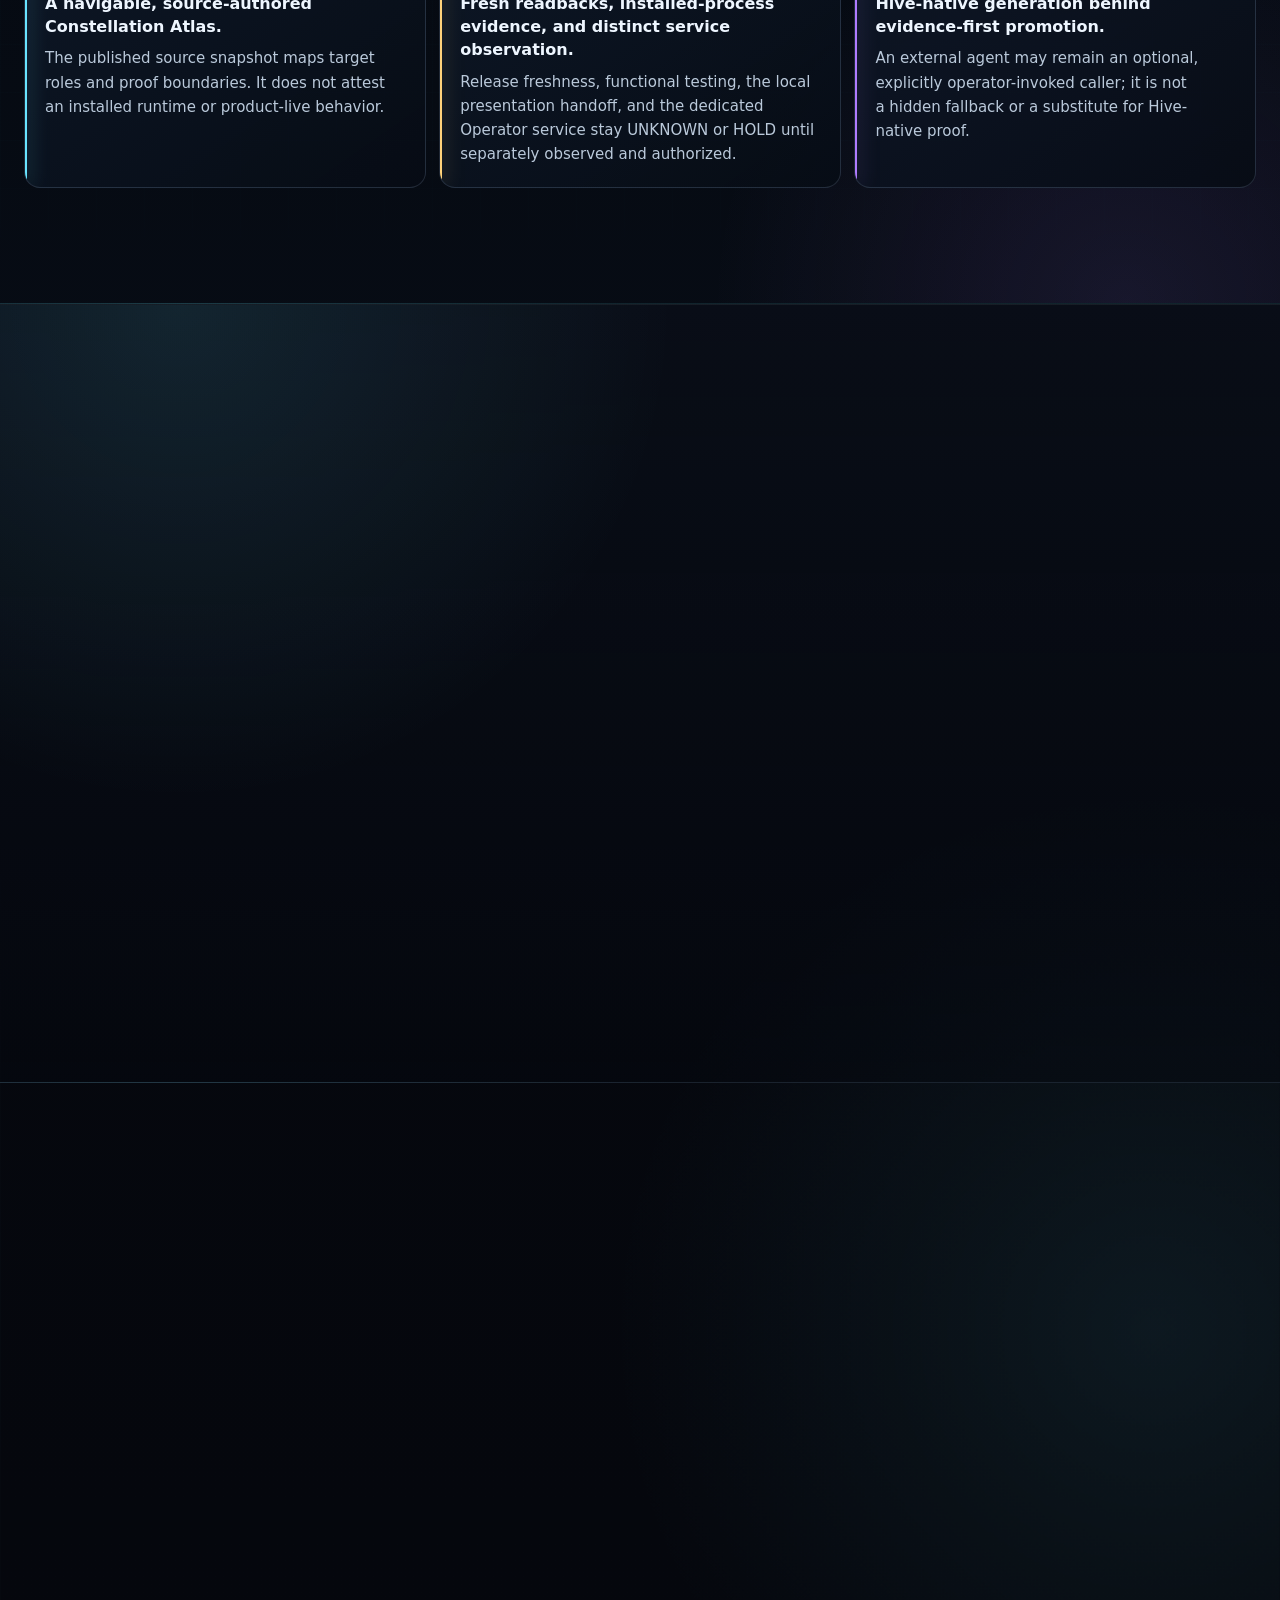
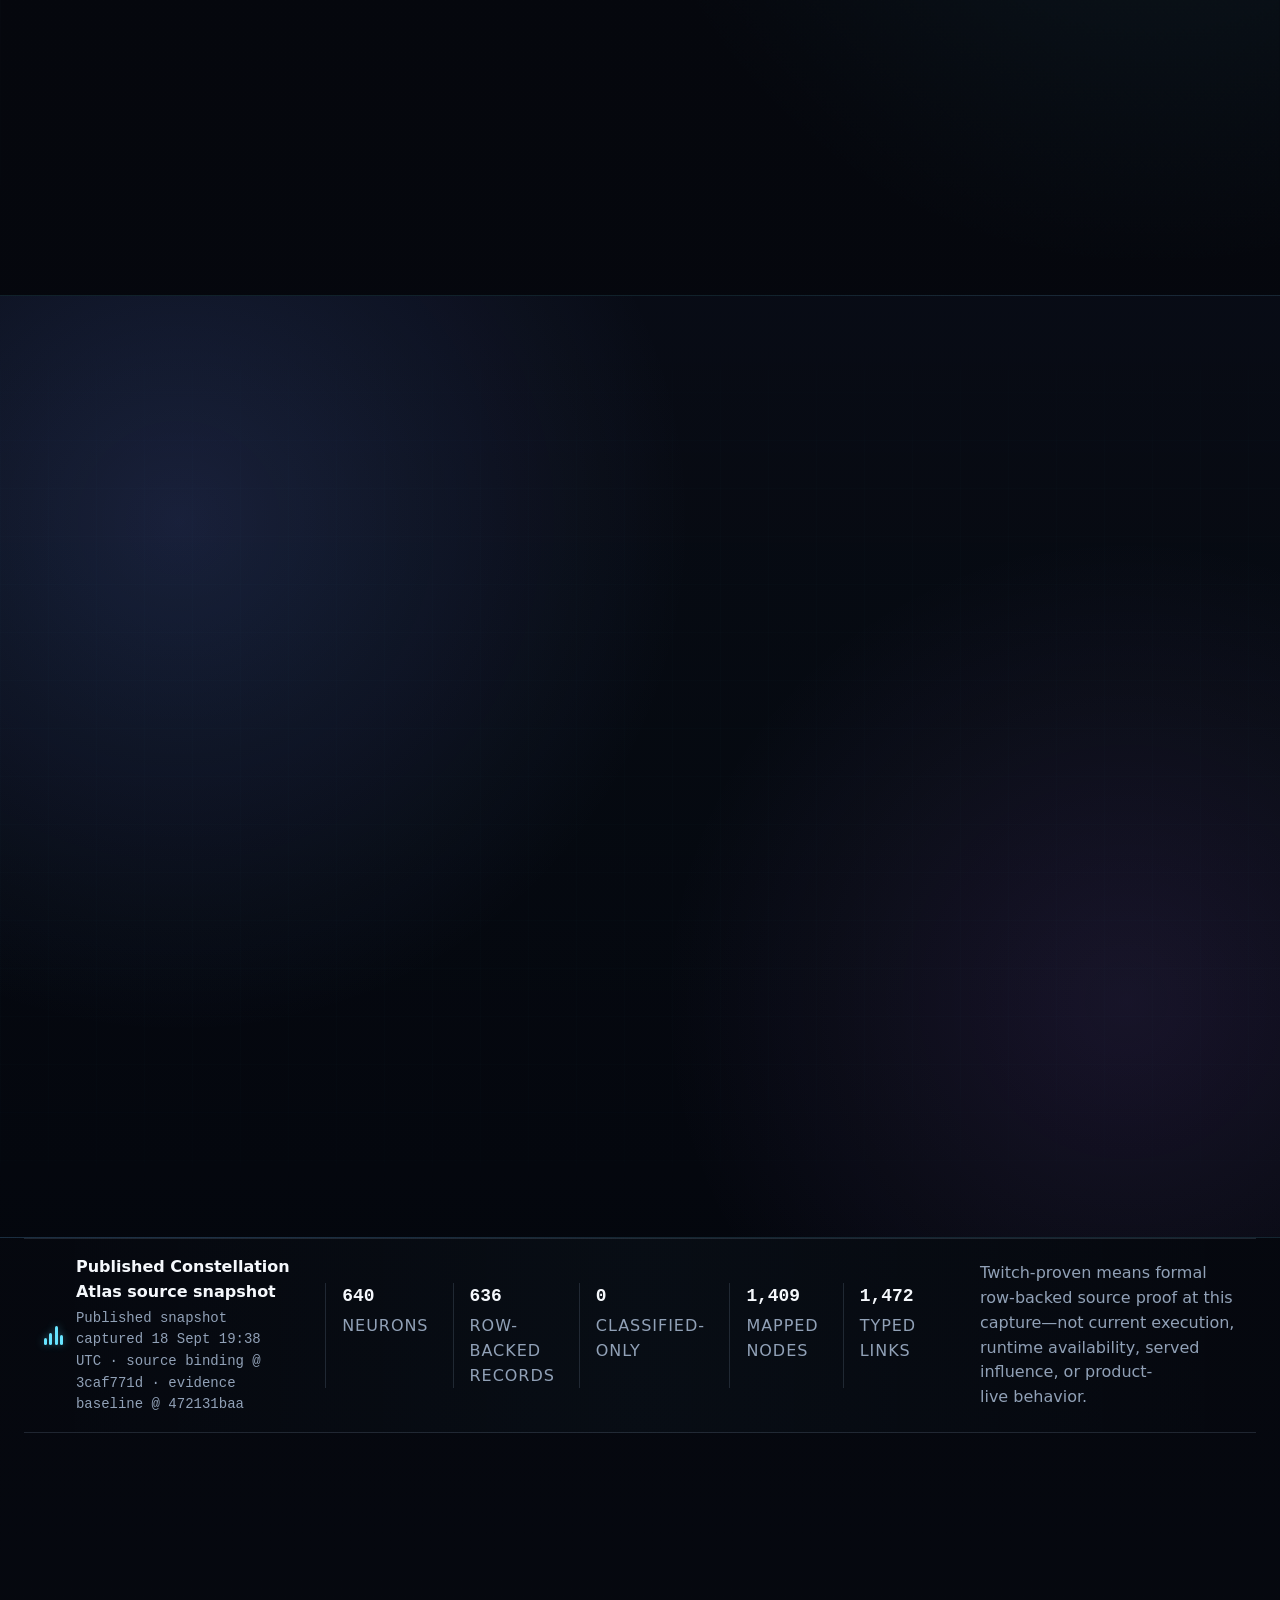
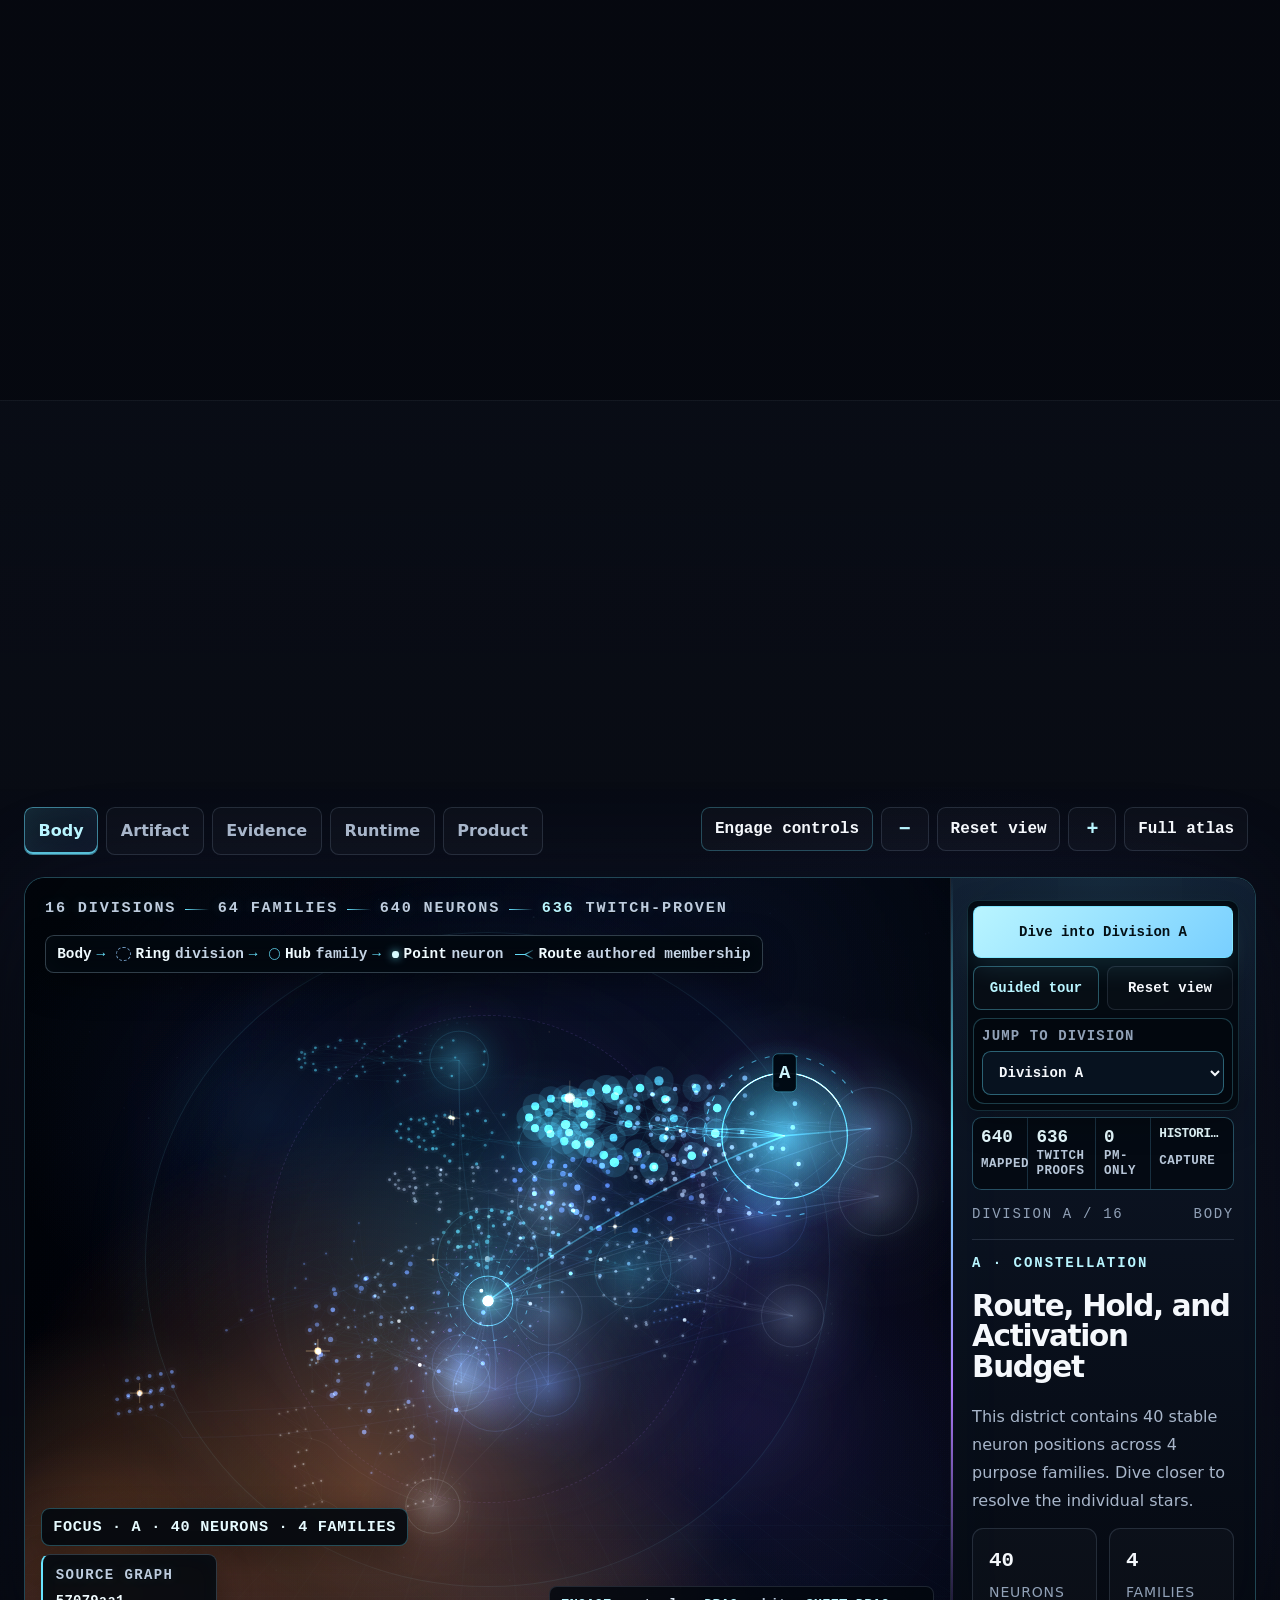
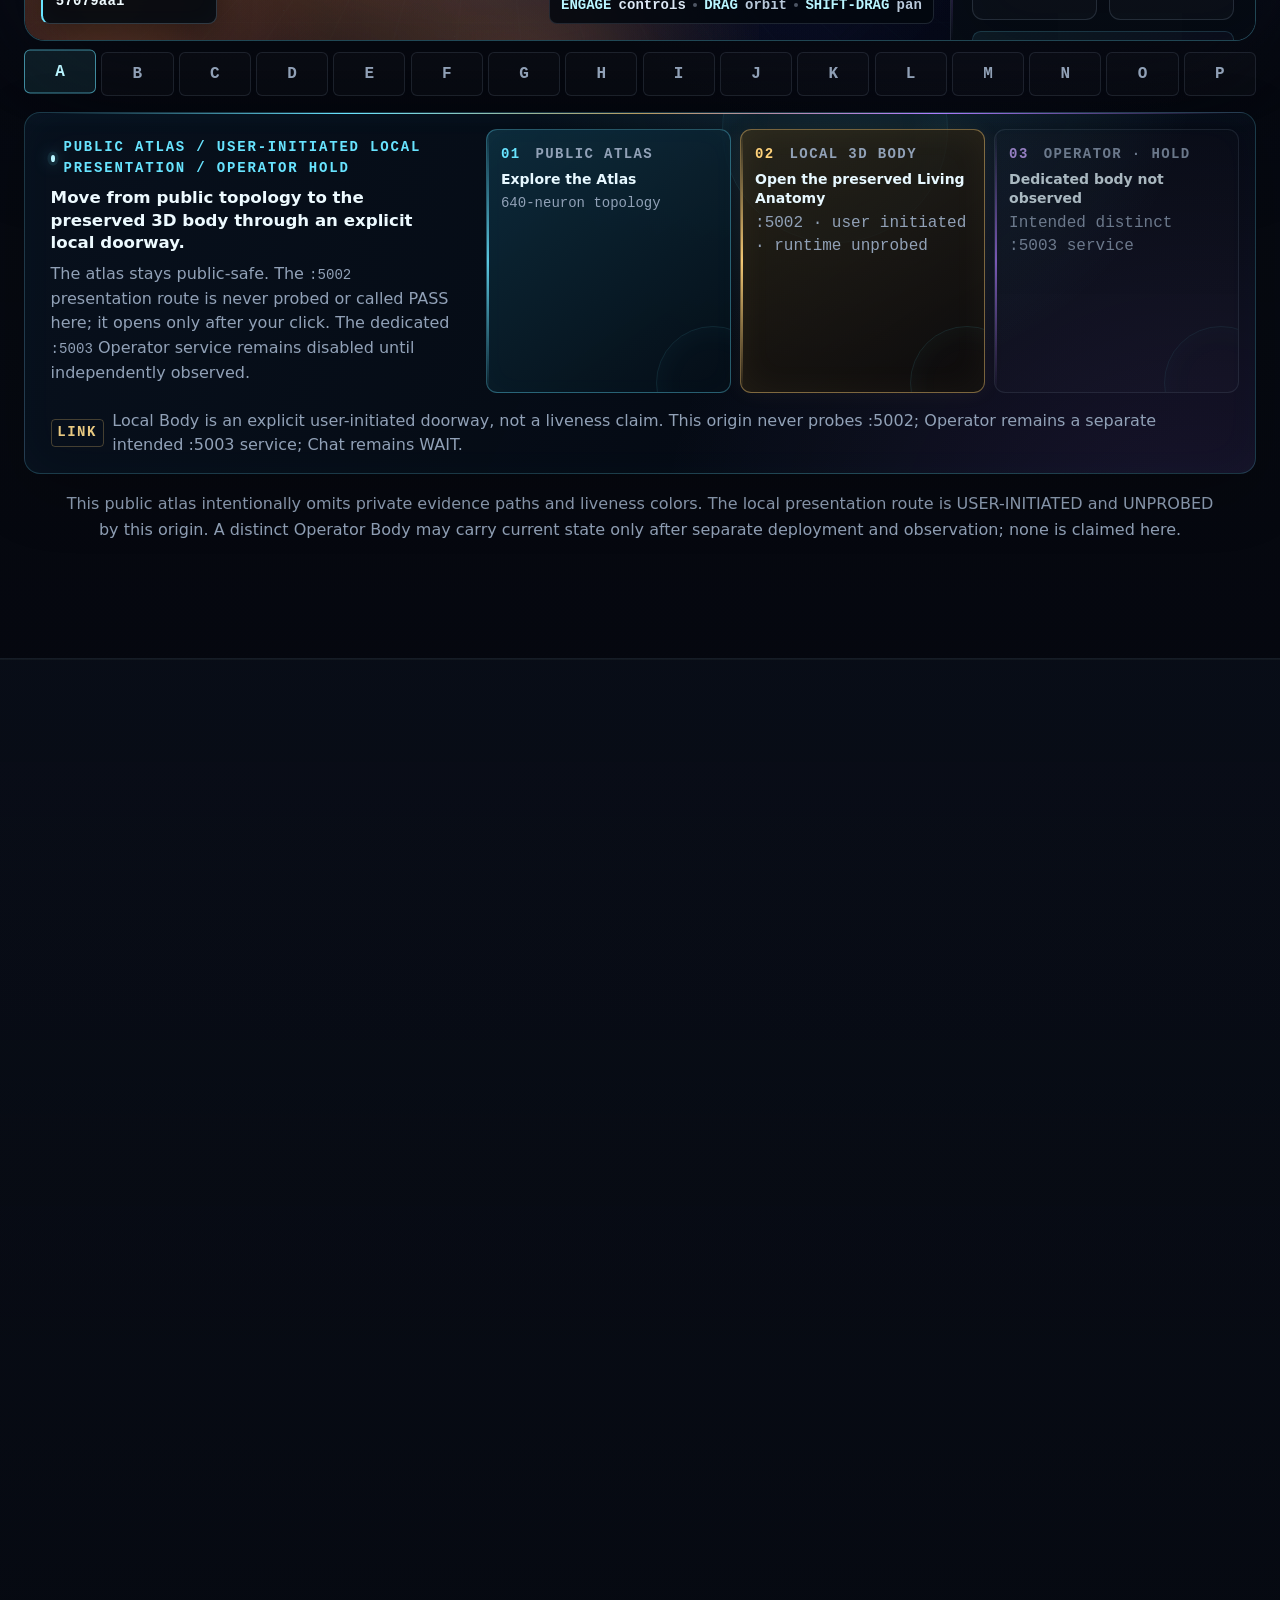
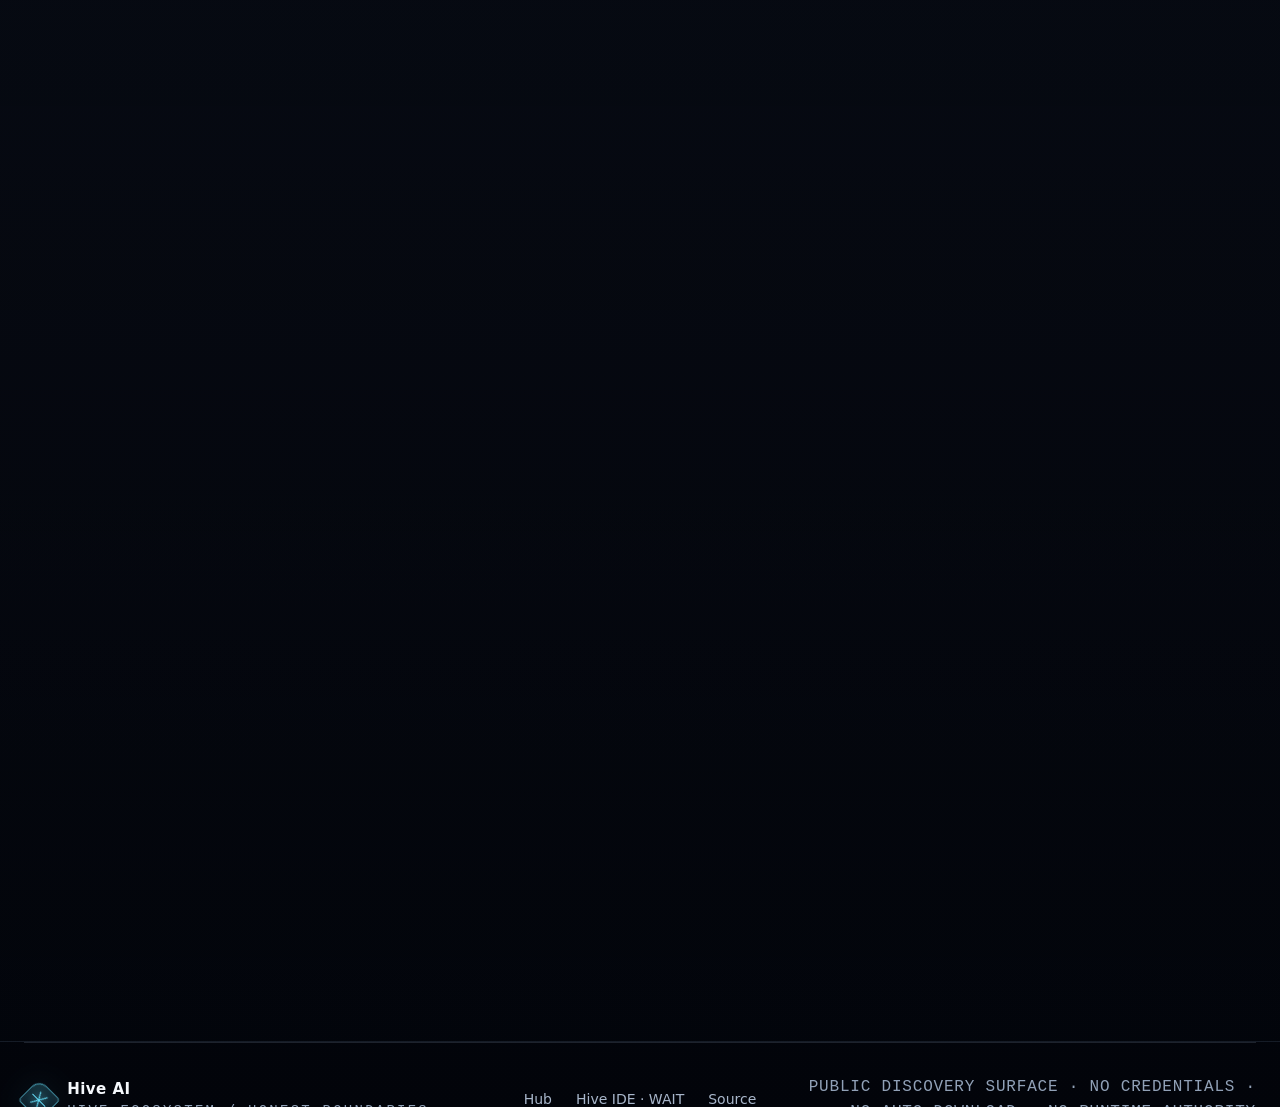
==== commit 394dfd40: "chore(galaxy): absorb Hive-AI 3caf771d and rebind the public projection Atlas plane advanced from 0a" ====
--- a/index.html
+++ b/index.html
@@ -24,7 +24,7 @@
     <link rel="icon" href="/favicon.svg" type="image/svg+xml">
     <link rel="icon" href="/favicon.ico" sizes="any">
     <link rel="manifest" href="/site.webmanifest">
-    <link rel="stylesheet" href="/hub-assets/hub.css?v=galaxy-stark-v26">
+    <link rel="stylesheet" href="/hub-assets/hub.css?v=galaxy-stark-v27">
     <title>Hive AI — One Constellation Brain, Visible Proof</title>
     <script type="application/ld+json">
       {
@@ -273,7 +273,7 @@
           <div class="constellation-brief" data-reveal data-proof-depth>
             <article class="constellation-core" data-motion-scene>
               <div class="constellation-core-orbits" aria-hidden="true"><i></i><i></i><i></i></div>
-              <p class="eyebrow">PUBLISHED SOURCE SNAPSHOT @ 0ab04f6c · captured 2026-08-23 22:53:32 UTC</p>
+              <p class="eyebrow">PUBLISHED SOURCE SNAPSHOT @ 3caf771d · captured 2026-09-18 19:38:46 UTC</p>
               <h3>640 capability addresses.<br><span>One governed intelligence.</span></h3>
               <p>HiveBrain resolves purpose, routes bounded specialist work, composes evidence, and carries the result toward verification and authority gates. The source atlas makes that target architecture navigable; it does not pretend the target and an observed runtime are the same thing.</p>
               <dl>
@@ -287,8 +287,8 @@
 
             <div class="doctrine-grid" aria-label="Published snapshot and legacy architecture boundary">
               <article class="doctrine-card doctrine-current">
-                <span>PUBLISHED SOURCE SNAPSHOT @ 0ab04f6c · HISTORICAL CAPTURE</span>
-                <strong>Constellation-native · captured 2026-08-23 22:53:32 UTC · freshness HOLD</strong>
+                <span>PUBLISHED SOURCE SNAPSHOT @ 3caf771d · HISTORICAL CAPTURE</span>
+                <strong>Constellation-native · captured 2026-09-18 19:38:46 UTC · freshness HOLD</strong>
                 <p>The landed source projection carries no BYOM, implicit external-checkpoint fallback, or local-model serve path. This is source truth—not installed or observed runtime behavior.</p>
               </article>
               <article class="doctrine-card doctrine-retired">
@@ -460,7 +460,7 @@
                 </tbody>
               </table>
             </div>
-            <p class="platform-package-proof">The tester.5 remote-byte observation expired at <time datetime="2026-08-24T19:20:09.7630961Z">2026-08-24 19:20:09 UTC</time>. It historically matched outer bytes—not the mapped <code>0ab04f6c</code> Constellation—and source declarations point to older Hive-AI <code>a0fe6483</code>. Authenticode was NotSigned at readback; package contents, installation, runtime, and public functional testing remain UNKNOWN or HOLD. The tester.6 absence/readback observation expired at <time datetime="2026-08-24T19:37:31.6497275Z">2026-08-24 19:37:31 UTC</time>; its current publication state requires a fresh readback and remains HOLD.</p>
+            <p class="platform-package-proof">The tester.5 remote-byte observation expired at <time datetime="2026-08-24T19:20:09.7630961Z">2026-08-24 19:20:09 UTC</time>. It historically matched outer bytes—not the mapped <code>3caf771d</code> Constellation—and source declarations point to older Hive-AI <code>a0fe6483</code>. Authenticode was NotSigned at readback; package contents, installation, runtime, and public functional testing remain UNKNOWN or HOLD. The tester.6 absence/readback observation expired at <time datetime="2026-08-24T19:37:31.6497275Z">2026-08-24 19:37:31 UTC</time>; its current publication state requires a fresh readback and remains HOLD.</p>
           </div>
         </div>
       </section>
@@ -512,7 +512,7 @@
 
           <aside class="release-generation-warning" data-reveal aria-label="Declared tester generation mismatch">
             <span>DIFFERENT GENERATION · EXPIRED HISTORICAL OBSERVATION</span>
-            <div><strong>Tester.5 must not be presented as realizing the mapped HiveBrain Constellation.</strong><p>The Atlas is Hive-AI <code>0ab04f6c</code>; tester.5 source declarations point to older Hive-AI <code>a0fe6483</code>. The landed receipt preserves a historical remote EXE identity only, not current retrievability, contents, or behavior. The earlier tester.6 absence/readback evidence is also expired; publication remains a separate HOLD pending fresh evidence and authority.</p></div>
+            <div><strong>Tester.5 must not be presented as realizing the mapped HiveBrain Constellation.</strong><p>The Atlas is Hive-AI <code>3caf771d</code>; tester.5 source declarations point to older Hive-AI <code>a0fe6483</code>. The landed receipt preserves a historical remote EXE identity only, not current retrievability, contents, or behavior. The earlier tester.6 absence/readback evidence is also expired; publication remains a separate HOLD pending fresh evidence and authority.</p></div>
           </aside>
 
           <div class="ide-release-console" data-motion-scene data-reveal>
@@ -918,6 +918,6 @@
     <noscript>
       <div class="noscript-banner">Source freshness, manifest validation, and motion controls need JavaScript. Source and proof sections remain readable, interactive mode controls stay hidden, and no package or live-source claim is authorized by this fallback.</div>
     </noscript>
-    <script type="module" src="/hub-assets/hub.js?v=galaxy-stark-v26"></script>
+    <script type="module" src="/hub-assets/hub.js?v=galaxy-stark-v27"></script>
   </body>
 </html>
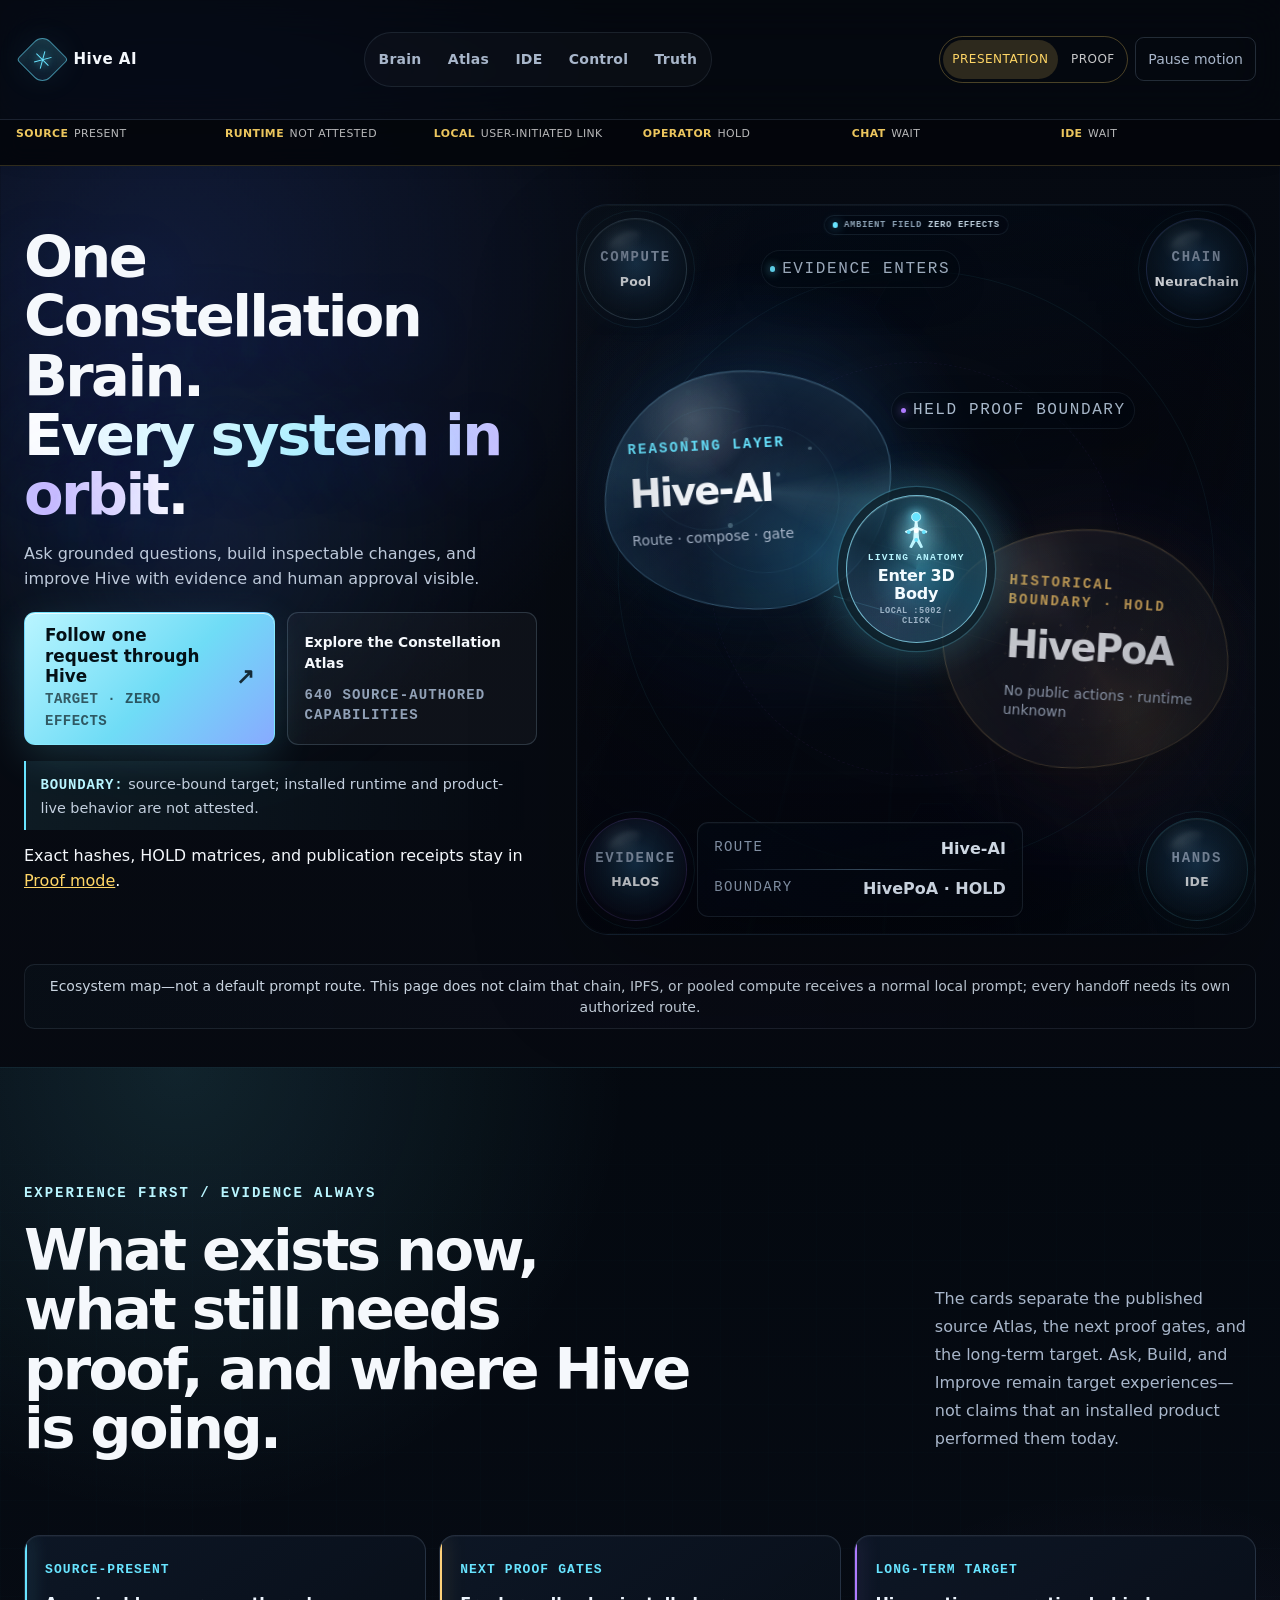
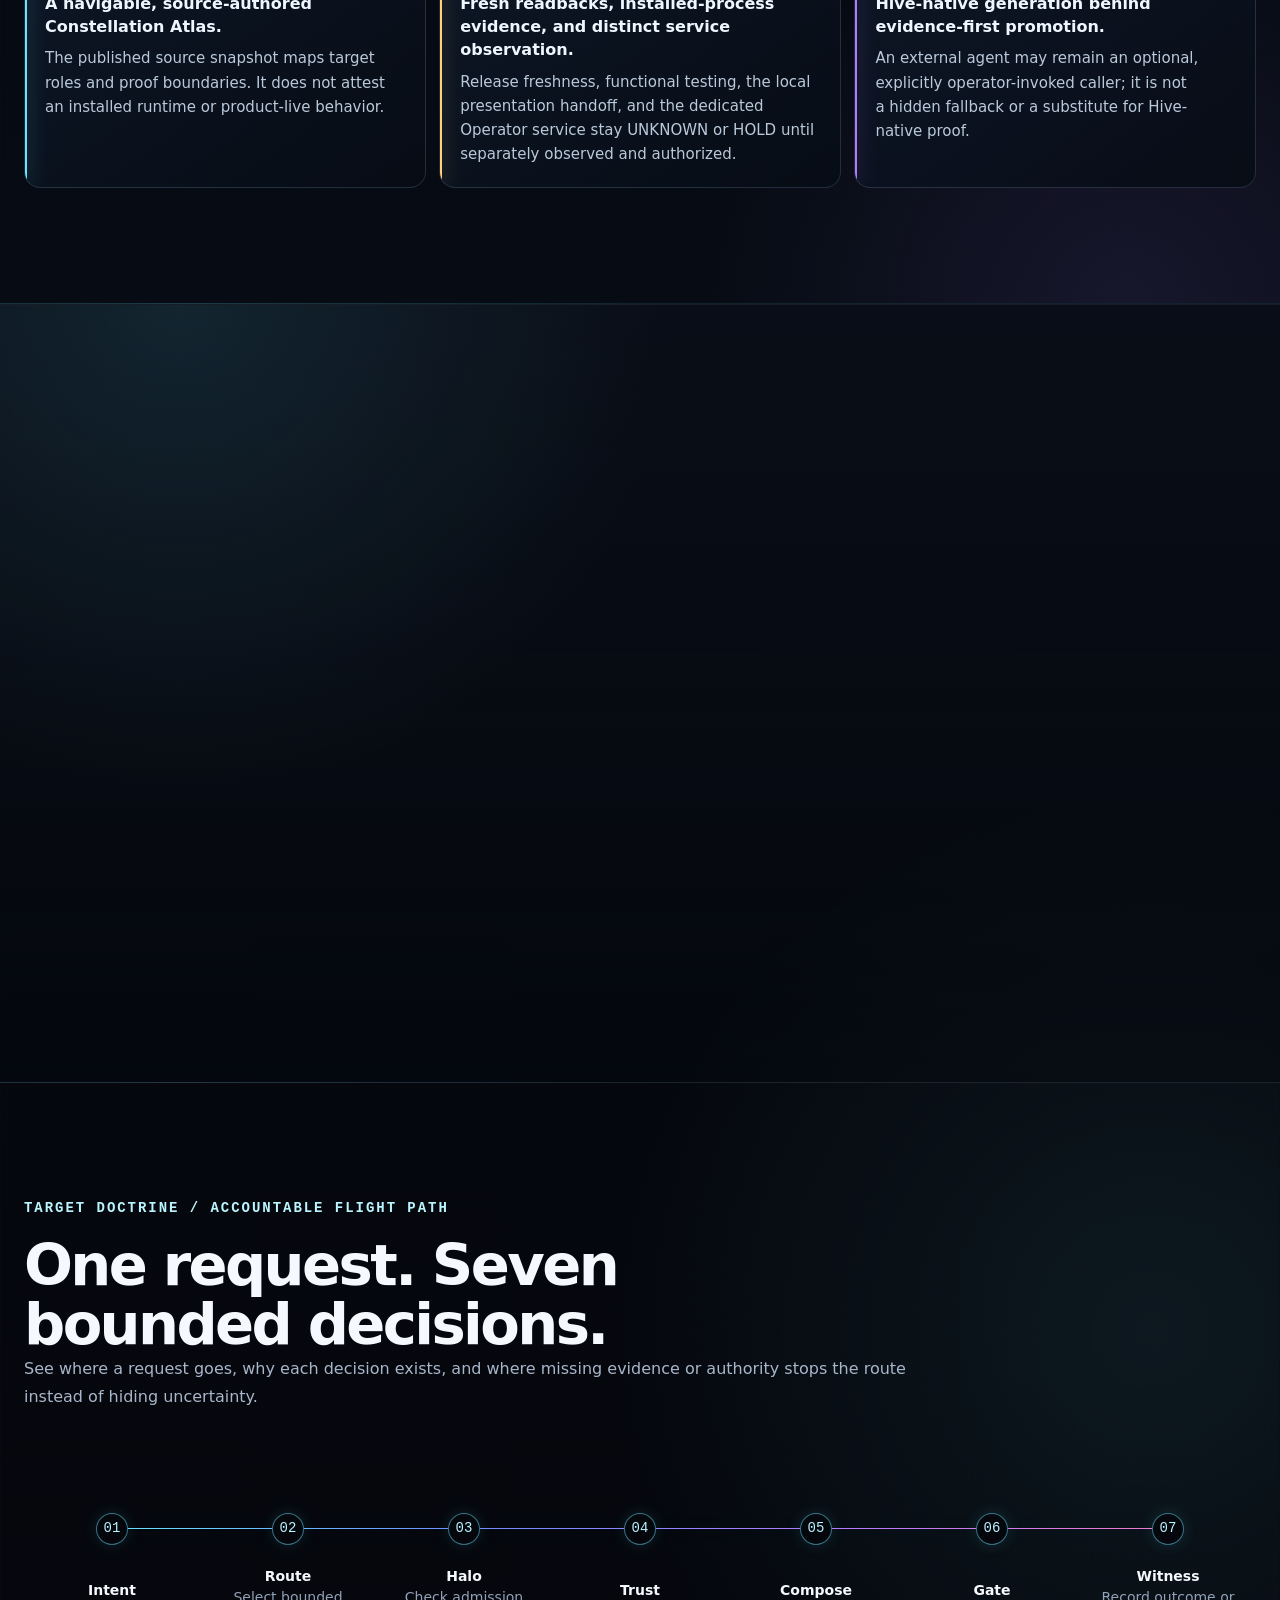
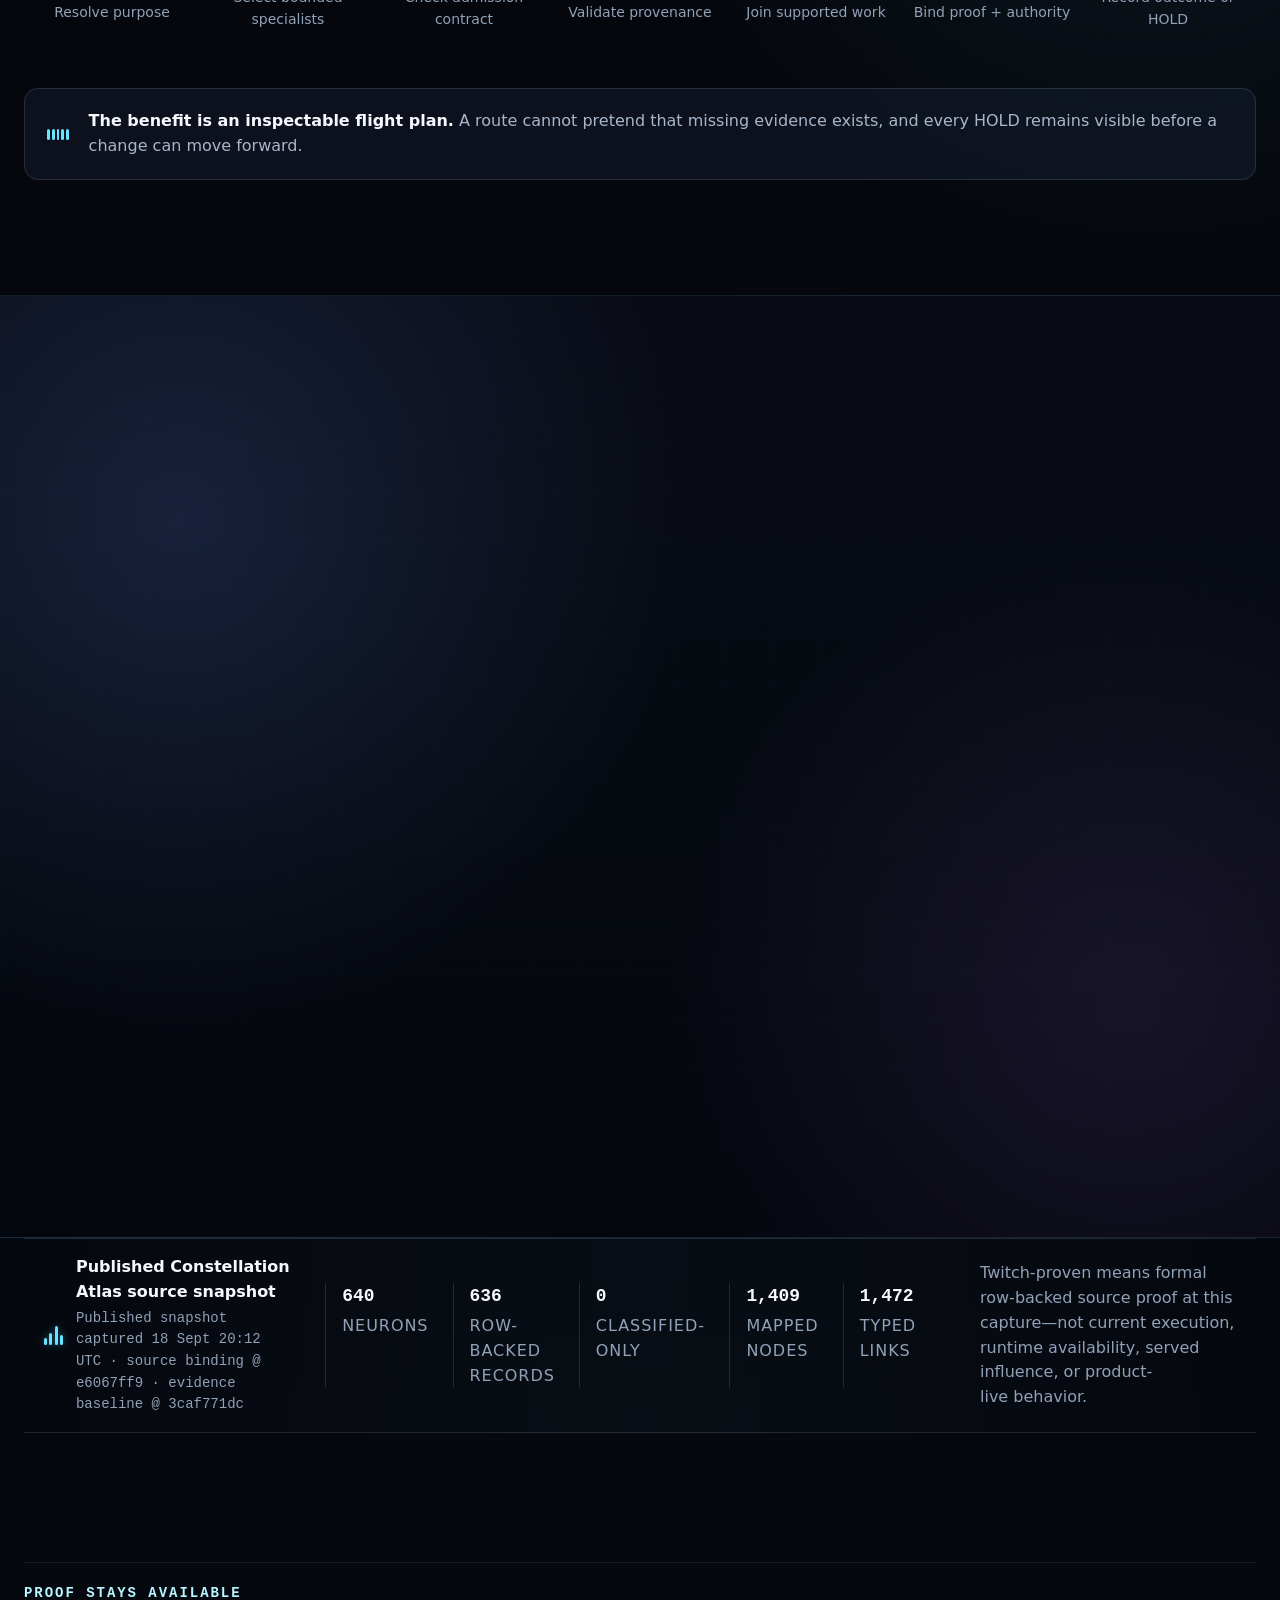
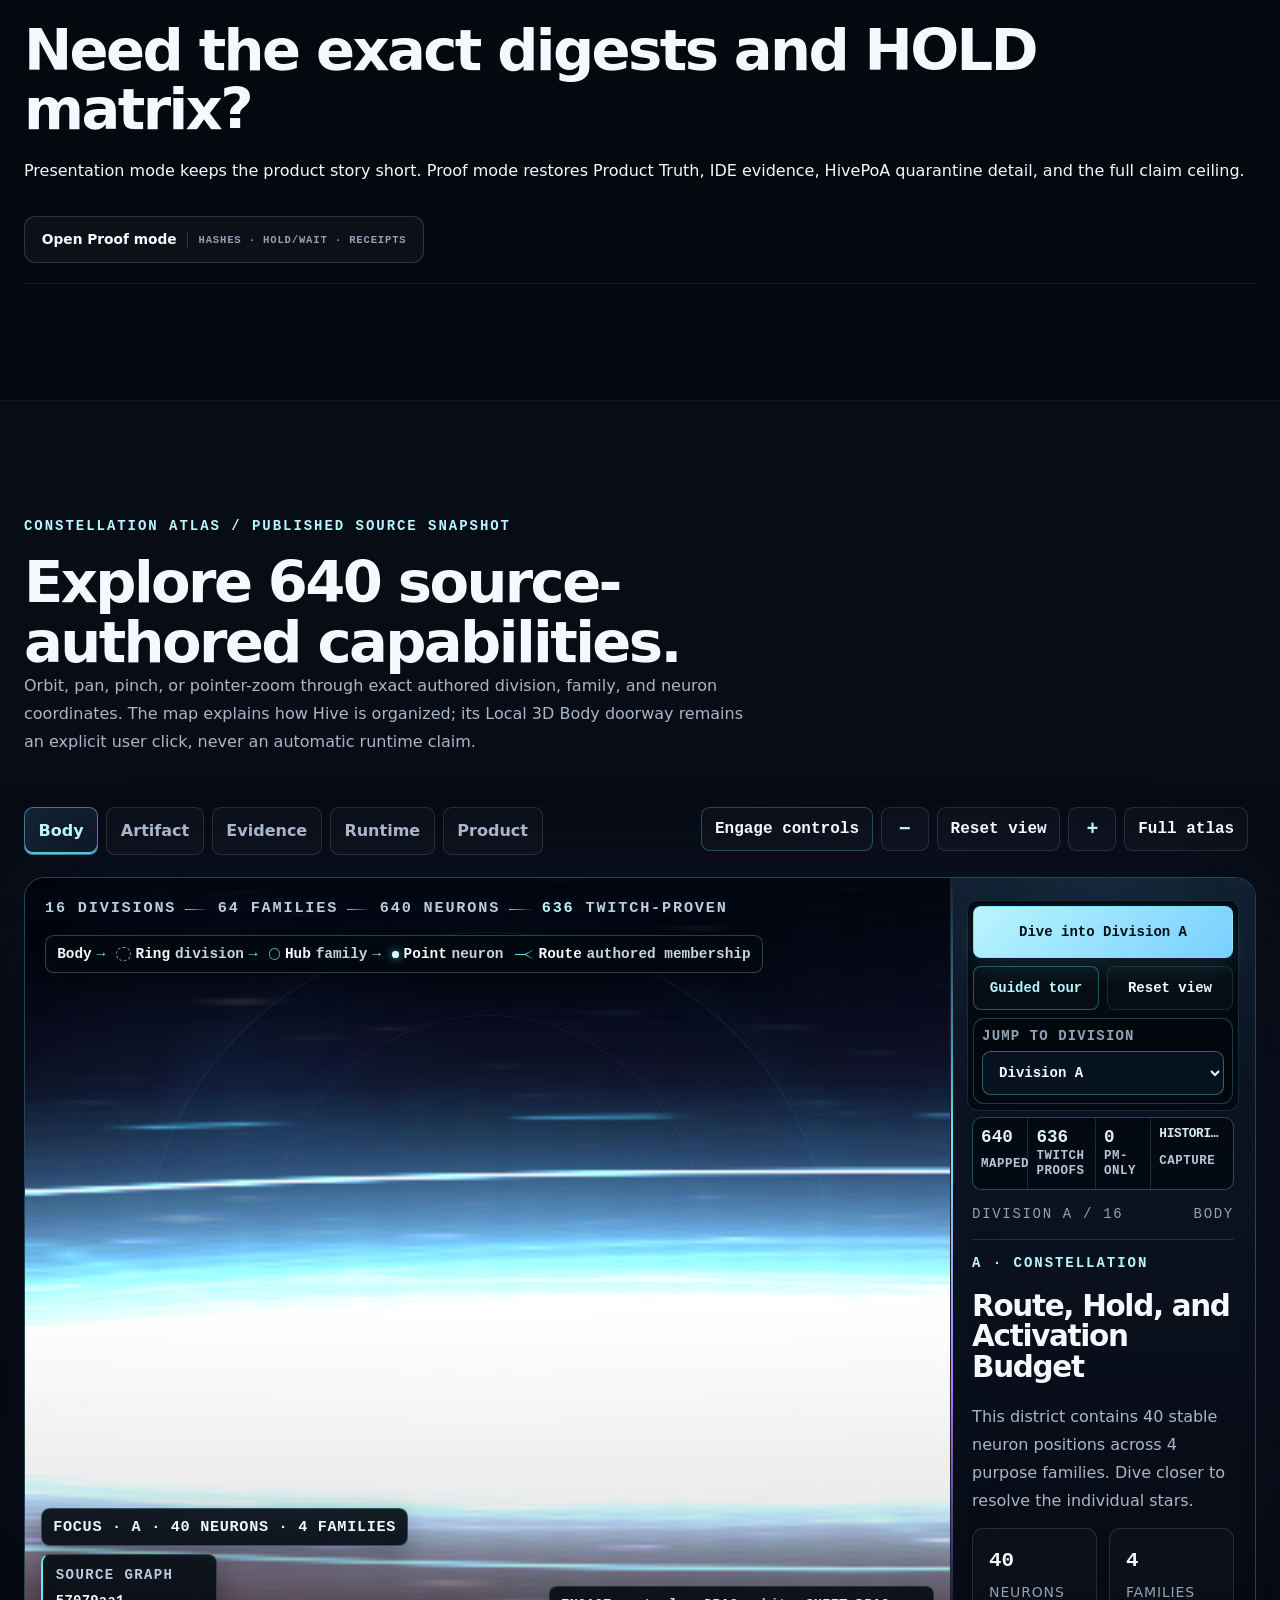
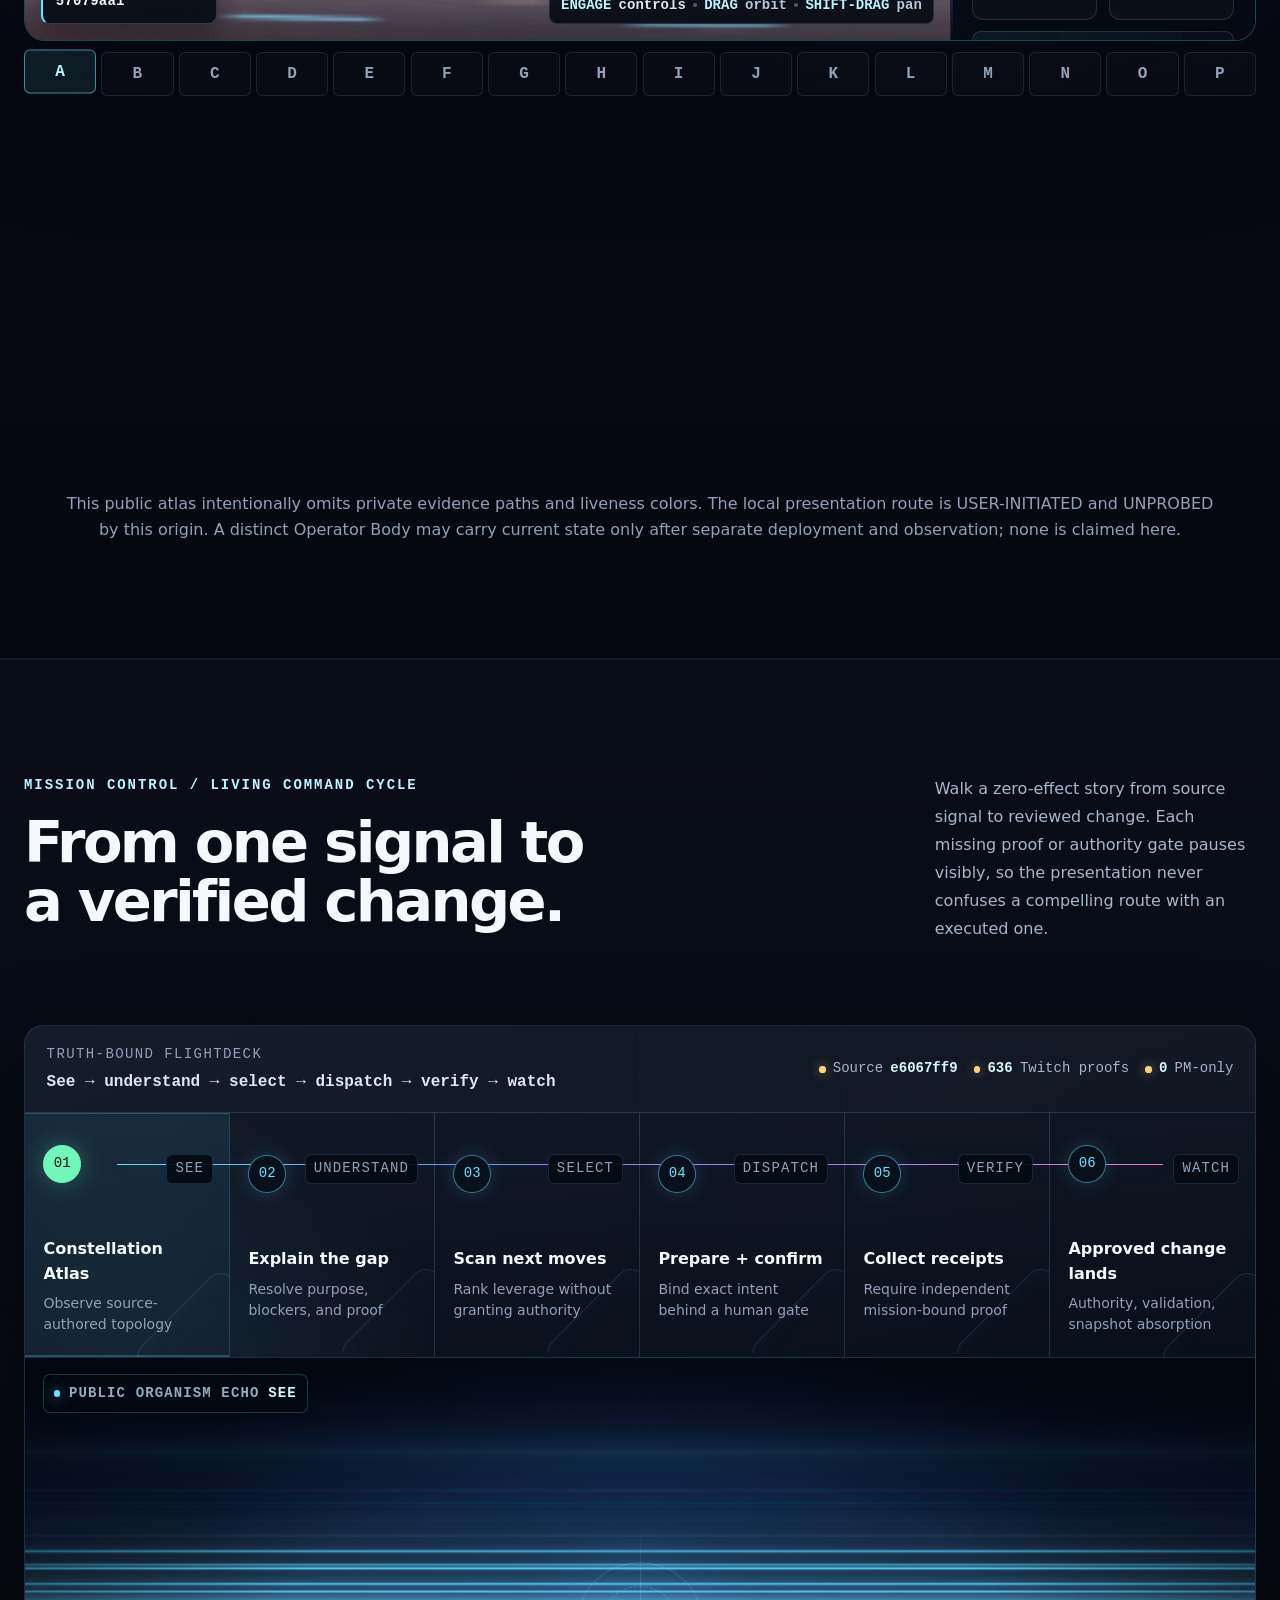
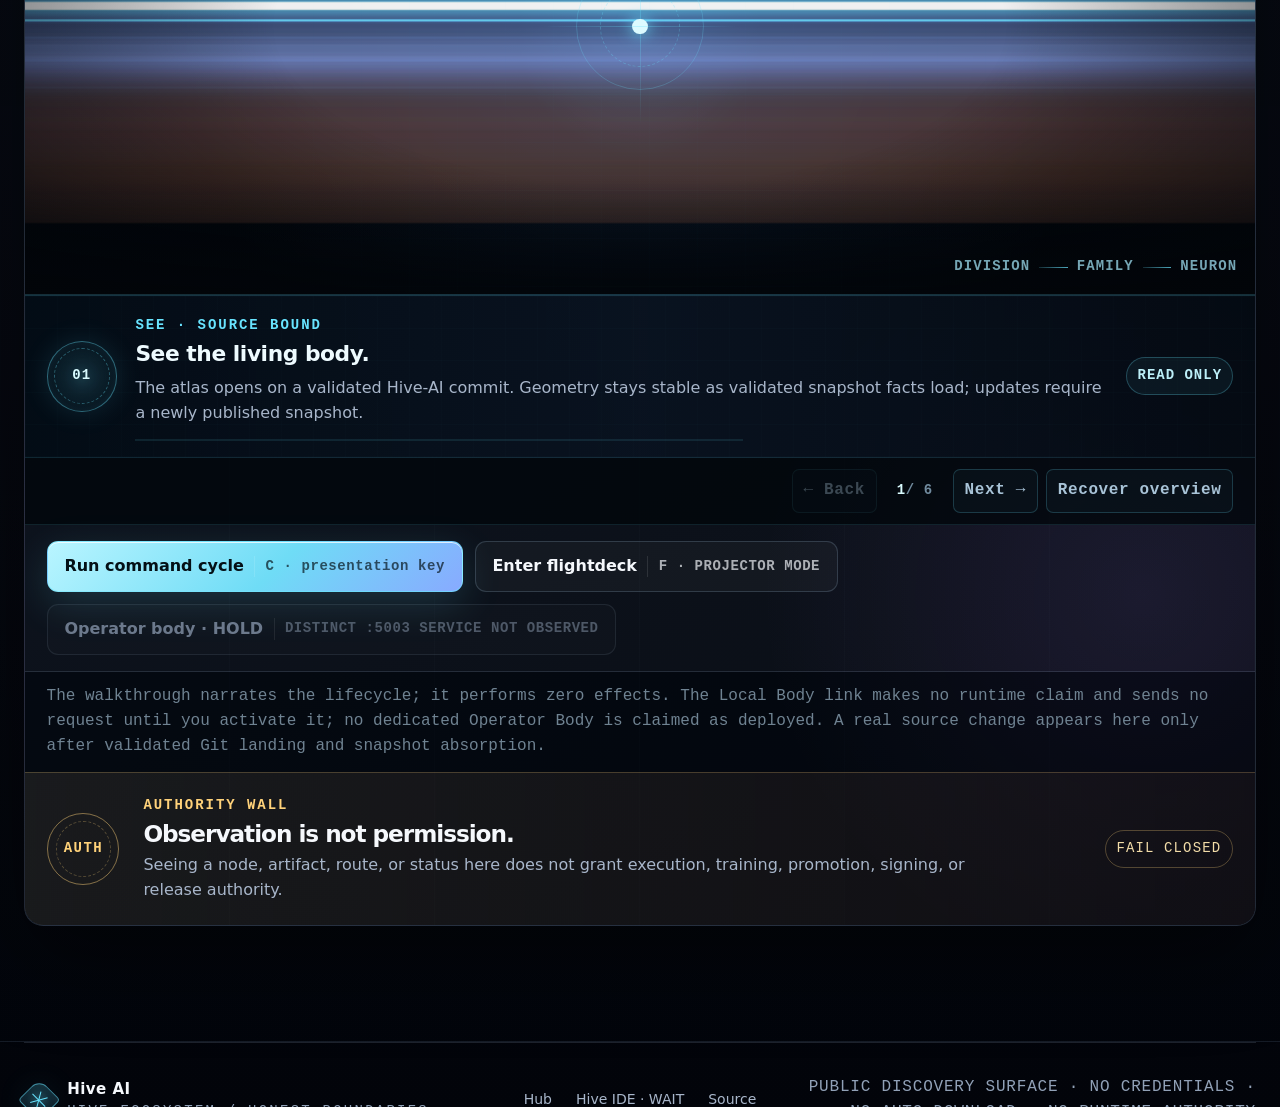
==== commit c64bde79: "chore(product-truth): land the re-attested contract at Hive-AI e6067ff9; advance doctrine baseline; " ====
--- a/index.html
+++ b/index.html
@@ -24,7 +24,7 @@
     <link rel="icon" href="/favicon.svg" type="image/svg+xml">
     <link rel="icon" href="/favicon.ico" sizes="any">
     <link rel="manifest" href="/site.webmanifest">
-    <link rel="stylesheet" href="/hub-assets/hub.css?v=galaxy-stark-v27">
+    <link rel="stylesheet" href="/hub-assets/hub.css?v=galaxy-stark-v28">
     <title>Hive AI — One Constellation Brain, Visible Proof</title>
     <script type="application/ld+json">
       {
@@ -273,7 +273,7 @@
           <div class="constellation-brief" data-reveal data-proof-depth>
             <article class="constellation-core" data-motion-scene>
               <div class="constellation-core-orbits" aria-hidden="true"><i></i><i></i><i></i></div>
-              <p class="eyebrow">PUBLISHED SOURCE SNAPSHOT @ 3caf771d · captured 2026-09-18 19:38:46 UTC</p>
+              <p class="eyebrow">PUBLISHED SOURCE SNAPSHOT @ e6067ff9 · captured 2026-09-18 20:12:10 UTC</p>
               <h3>640 capability addresses.<br><span>One governed intelligence.</span></h3>
               <p>HiveBrain resolves purpose, routes bounded specialist work, composes evidence, and carries the result toward verification and authority gates. The source atlas makes that target architecture navigable; it does not pretend the target and an observed runtime are the same thing.</p>
               <dl>
@@ -287,13 +287,13 @@
 
             <div class="doctrine-grid" aria-label="Published snapshot and legacy architecture boundary">
               <article class="doctrine-card doctrine-current">
-                <span>PUBLISHED SOURCE SNAPSHOT @ 3caf771d · HISTORICAL CAPTURE</span>
-                <strong>Constellation-native · captured 2026-09-18 19:38:46 UTC · freshness HOLD</strong>
-                <p>The landed source projection carries no BYOM, implicit external-checkpoint fallback, or local-model serve path. This is source truth—not installed or observed runtime behavior.</p>
+                <span>PUBLISHED SOURCE SNAPSHOT @ e6067ff9 · HISTORICAL CAPTURE</span>
+                <strong>Constellation-native · captured 2026-09-18 20:12:10 UTC · freshness HOLD</strong>
+                <p>The landed source projection carries no operator-supplied-model product lane, no implicit external-checkpoint rescue, and no outside model on the serve path. This is source truth—not installed or observed runtime behavior.</p>
               </article>
               <article class="doctrine-card doctrine-retired">
                 <span>SUBJECT-SCOPED DISPOSITIONS</span>
-                <strong>BYOM is retired. IDE landing is currently UNKNOWN / HOLD.</strong>
+                <strong>The operator-supplied-model lane is retired. IDE landing is currently UNKNOWN / HOLD.</strong>
                 <p>External-checkpoint fallback is forbidden in the landed Hive-AI projection. At <time datetime="2026-08-23T18:46:30Z">2026-08-23 18:46:30 UTC</time>, Tauri/WebView2 and Electron-removal source were observed on unprotected Hive IDE branch <code>hive/wt/theyc/ide-electron-final-20260822</code> at <code>f459e85</code>; at that time the candidate was not present at the then-observed default tip <code>41df9be</code>. Its current landing and default-tip relation require a fresh owner-repository readback. Tester.5 package contents are <b>UNKNOWN_NOT_INSPECTED</b>; the earlier claim that it still bundles Electron is superseded and revoked.</p>
               </article>
               <article class="doctrine-card doctrine-hold">
@@ -307,7 +307,7 @@
 
           <div class="mechanism-grid" data-metaphor-definitions aria-label="Hive metaphor to mechanism definitions" data-proof-depth>
             <article data-reveal><span>01 / CAPABILITY</span><h3>Neuron</h3><p>A stable narrow-purpose capability address. Its substrate can be fitted, neural, or deterministic, with explicit implementation, evidence, and lifecycle identity.</p><small>Not one scalar model weight. At this source cut: 448 trainable-classified · 192 deterministic-classified.</small></article>
-            <article data-reveal><span>02 / EVIDENCE</span><h3>Halo</h3><p>The declared bounded retrieval-and-evidence contract attached to a neuron.</p><small>EVIDENCE BASELINE @ 472131baa: zero populated Halo sections and zero indexes. This says nothing about a current installed service.</small></article>
+            <article data-reveal><span>02 / EVIDENCE</span><h3>Halo</h3><p>The declared bounded retrieval-and-evidence contract attached to a neuron.</p><small>EVIDENCE BASELINE @ 3caf771dc: zero populated Halo sections and zero indexes. This says nothing about a current installed service.</small></article>
             <article data-reveal><span>03 / TAXONOMY</span><h3>Division + family</h3><p>The stable hierarchy that groups related capabilities and keeps routing legible.</p><small>The atlas division ring is visual geometry—not a halo.</small></article>
             <article data-reveal><span>04 / COGNITION</span><h3>HiveBrain</h3><p>The target cognition layer for purpose, routing, bounded composition, and evidence-aware gates.</p><small>Target architecture is not installed behavior proof.</small></article>
             <article data-reveal><span>05 / PROOF</span><h3>Twitch</h3><p>A formal row-backed Twitch proof in the source registry.</p><small>Not current execution, runtime, served influence, or product-live behavior.</small></article>
@@ -460,7 +460,7 @@
                 </tbody>
               </table>
             </div>
-            <p class="platform-package-proof">The tester.5 remote-byte observation expired at <time datetime="2026-08-24T19:20:09.7630961Z">2026-08-24 19:20:09 UTC</time>. It historically matched outer bytes—not the mapped <code>3caf771d</code> Constellation—and source declarations point to older Hive-AI <code>a0fe6483</code>. Authenticode was NotSigned at readback; package contents, installation, runtime, and public functional testing remain UNKNOWN or HOLD. The tester.6 absence/readback observation expired at <time datetime="2026-08-24T19:37:31.6497275Z">2026-08-24 19:37:31 UTC</time>; its current publication state requires a fresh readback and remains HOLD.</p>
+            <p class="platform-package-proof">The tester.5 remote-byte observation expired at <time datetime="2026-08-24T19:20:09.7630961Z">2026-08-24 19:20:09 UTC</time>. It historically matched outer bytes—not the mapped <code>e6067ff9</code> Constellation—and source declarations point to older Hive-AI <code>a0fe6483</code>. Authenticode was NotSigned at readback; package contents, installation, runtime, and public functional testing remain UNKNOWN or HOLD. The tester.6 absence/readback observation expired at <time datetime="2026-08-24T19:37:31.6497275Z">2026-08-24 19:37:31 UTC</time>; its current publication state requires a fresh readback and remains HOLD.</p>
           </div>
         </div>
       </section>
@@ -512,7 +512,7 @@
 
           <aside class="release-generation-warning" data-reveal aria-label="Declared tester generation mismatch">
             <span>DIFFERENT GENERATION · EXPIRED HISTORICAL OBSERVATION</span>
-            <div><strong>Tester.5 must not be presented as realizing the mapped HiveBrain Constellation.</strong><p>The Atlas is Hive-AI <code>3caf771d</code>; tester.5 source declarations point to older Hive-AI <code>a0fe6483</code>. The landed receipt preserves a historical remote EXE identity only, not current retrievability, contents, or behavior. The earlier tester.6 absence/readback evidence is also expired; publication remains a separate HOLD pending fresh evidence and authority.</p></div>
+            <div><strong>Tester.5 must not be presented as realizing the mapped HiveBrain Constellation.</strong><p>The Atlas is Hive-AI <code>e6067ff9</code>; tester.5 source declarations point to older Hive-AI <code>a0fe6483</code>. The landed receipt preserves a historical remote EXE identity only, not current retrievability, contents, or behavior. The earlier tester.6 absence/readback evidence is also expired; publication remains a separate HOLD pending fresh evidence and authority.</p></div>
           </aside>
 
           <div class="ide-release-console" data-motion-scene data-reveal>
@@ -918,6 +918,6 @@
     <noscript>
       <div class="noscript-banner">Source freshness, manifest validation, and motion controls need JavaScript. Source and proof sections remain readable, interactive mode controls stay hidden, and no package or live-source claim is authorized by this fallback.</div>
     </noscript>
-    <script type="module" src="/hub-assets/hub.js?v=galaxy-stark-v27"></script>
+    <script type="module" src="/hub-assets/hub.js?v=galaxy-stark-v28"></script>
   </body>
 </html>
